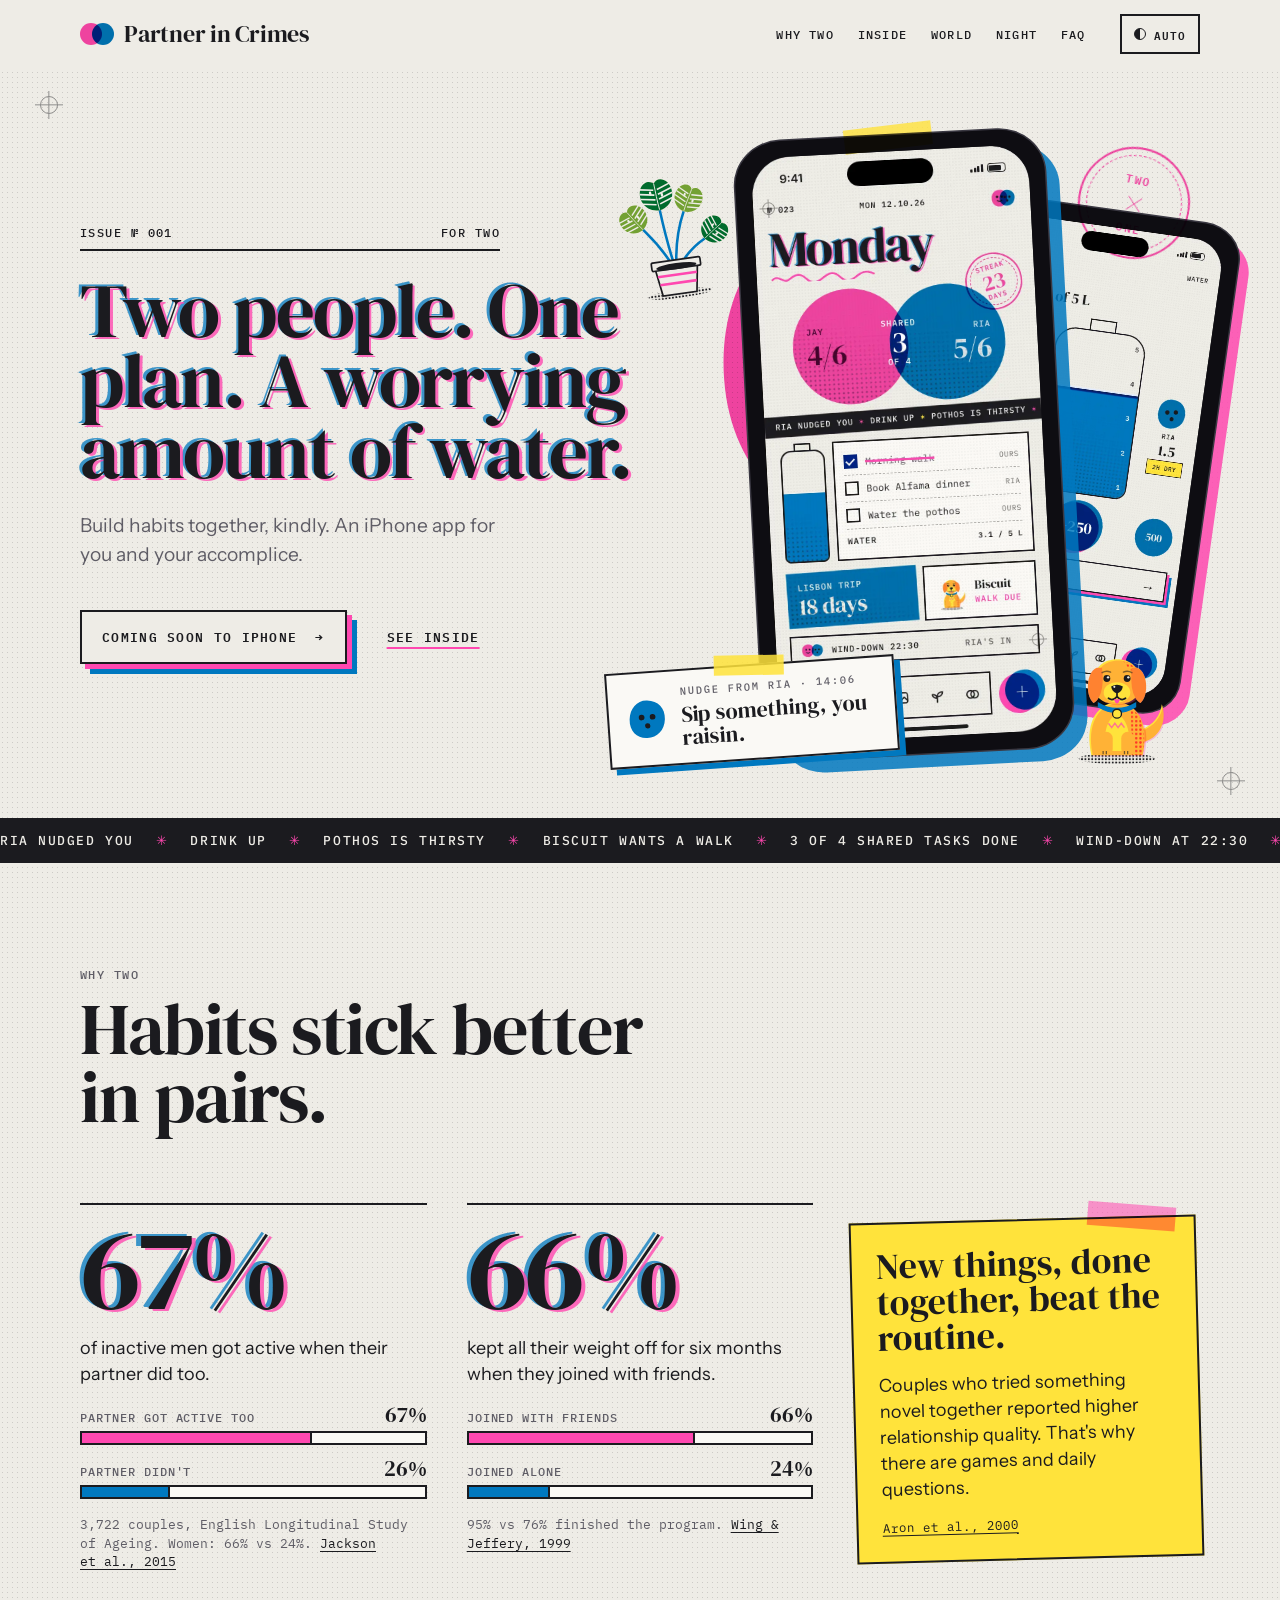
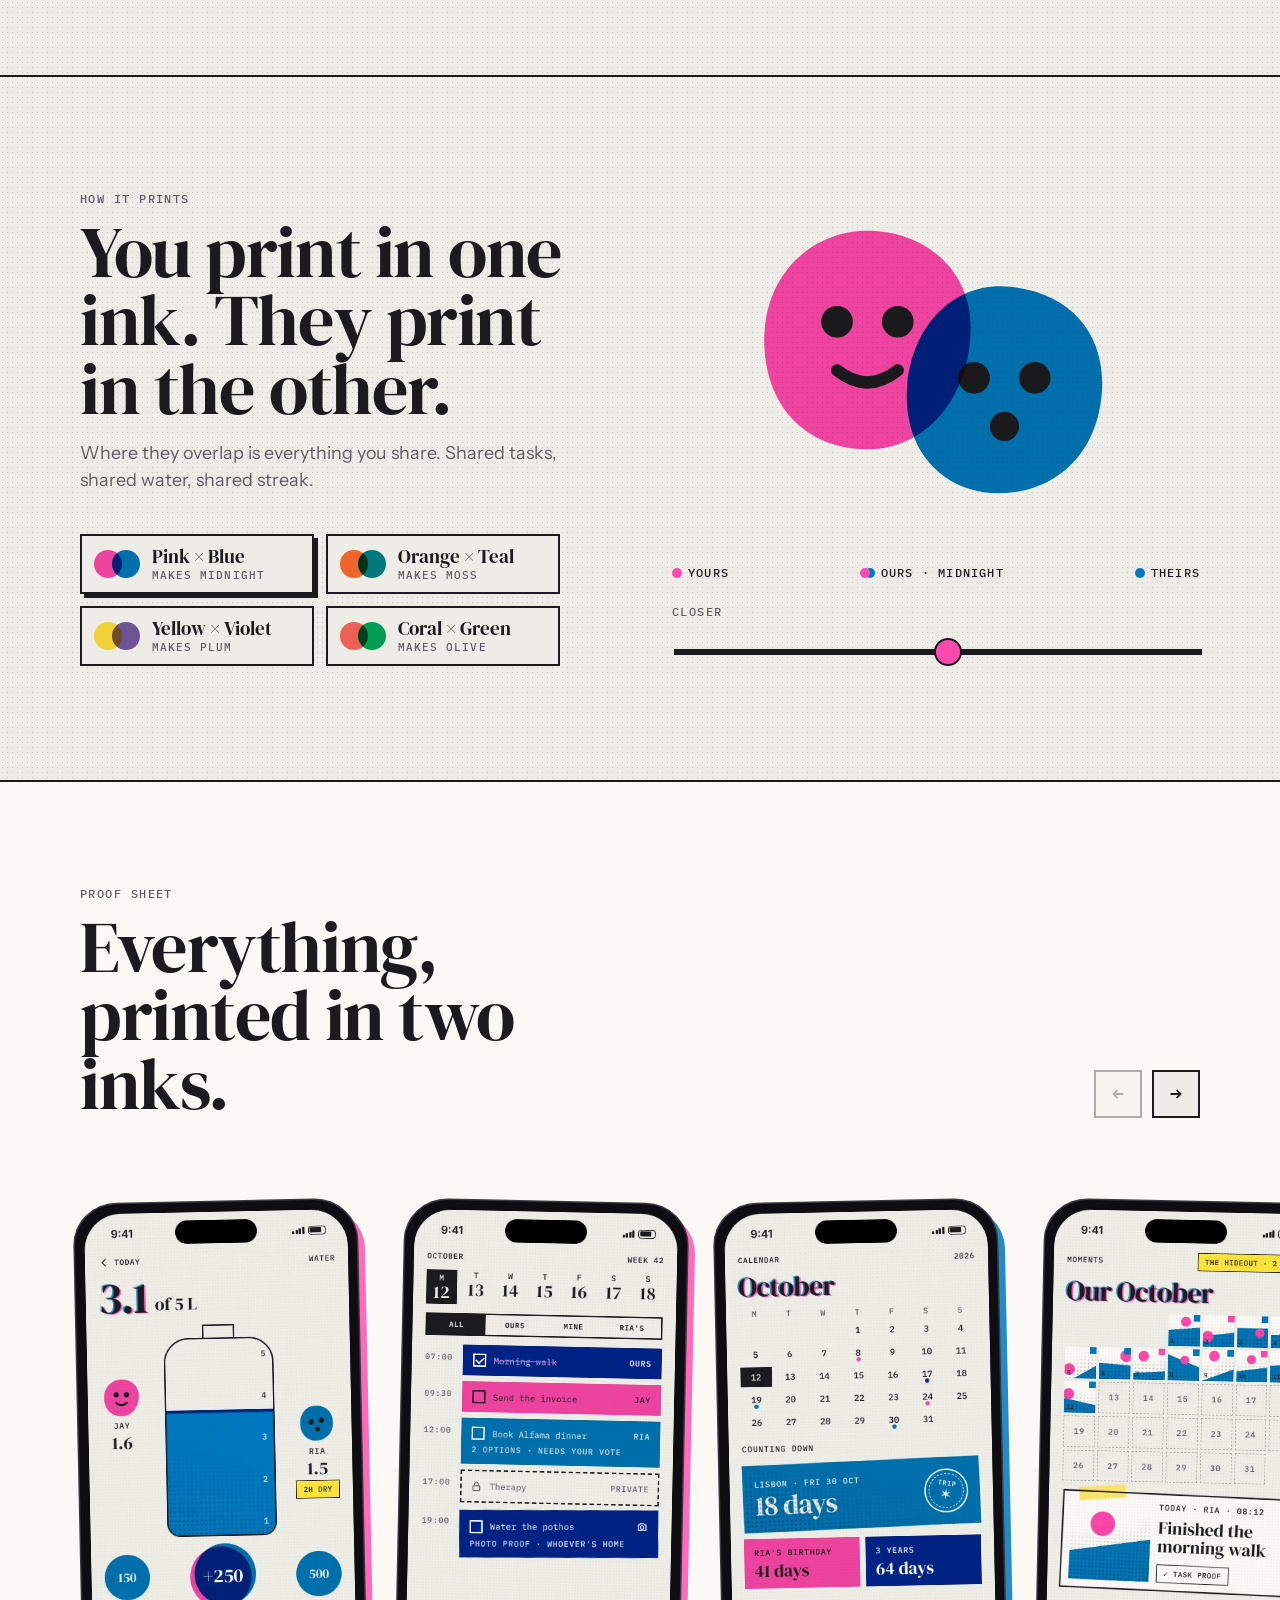
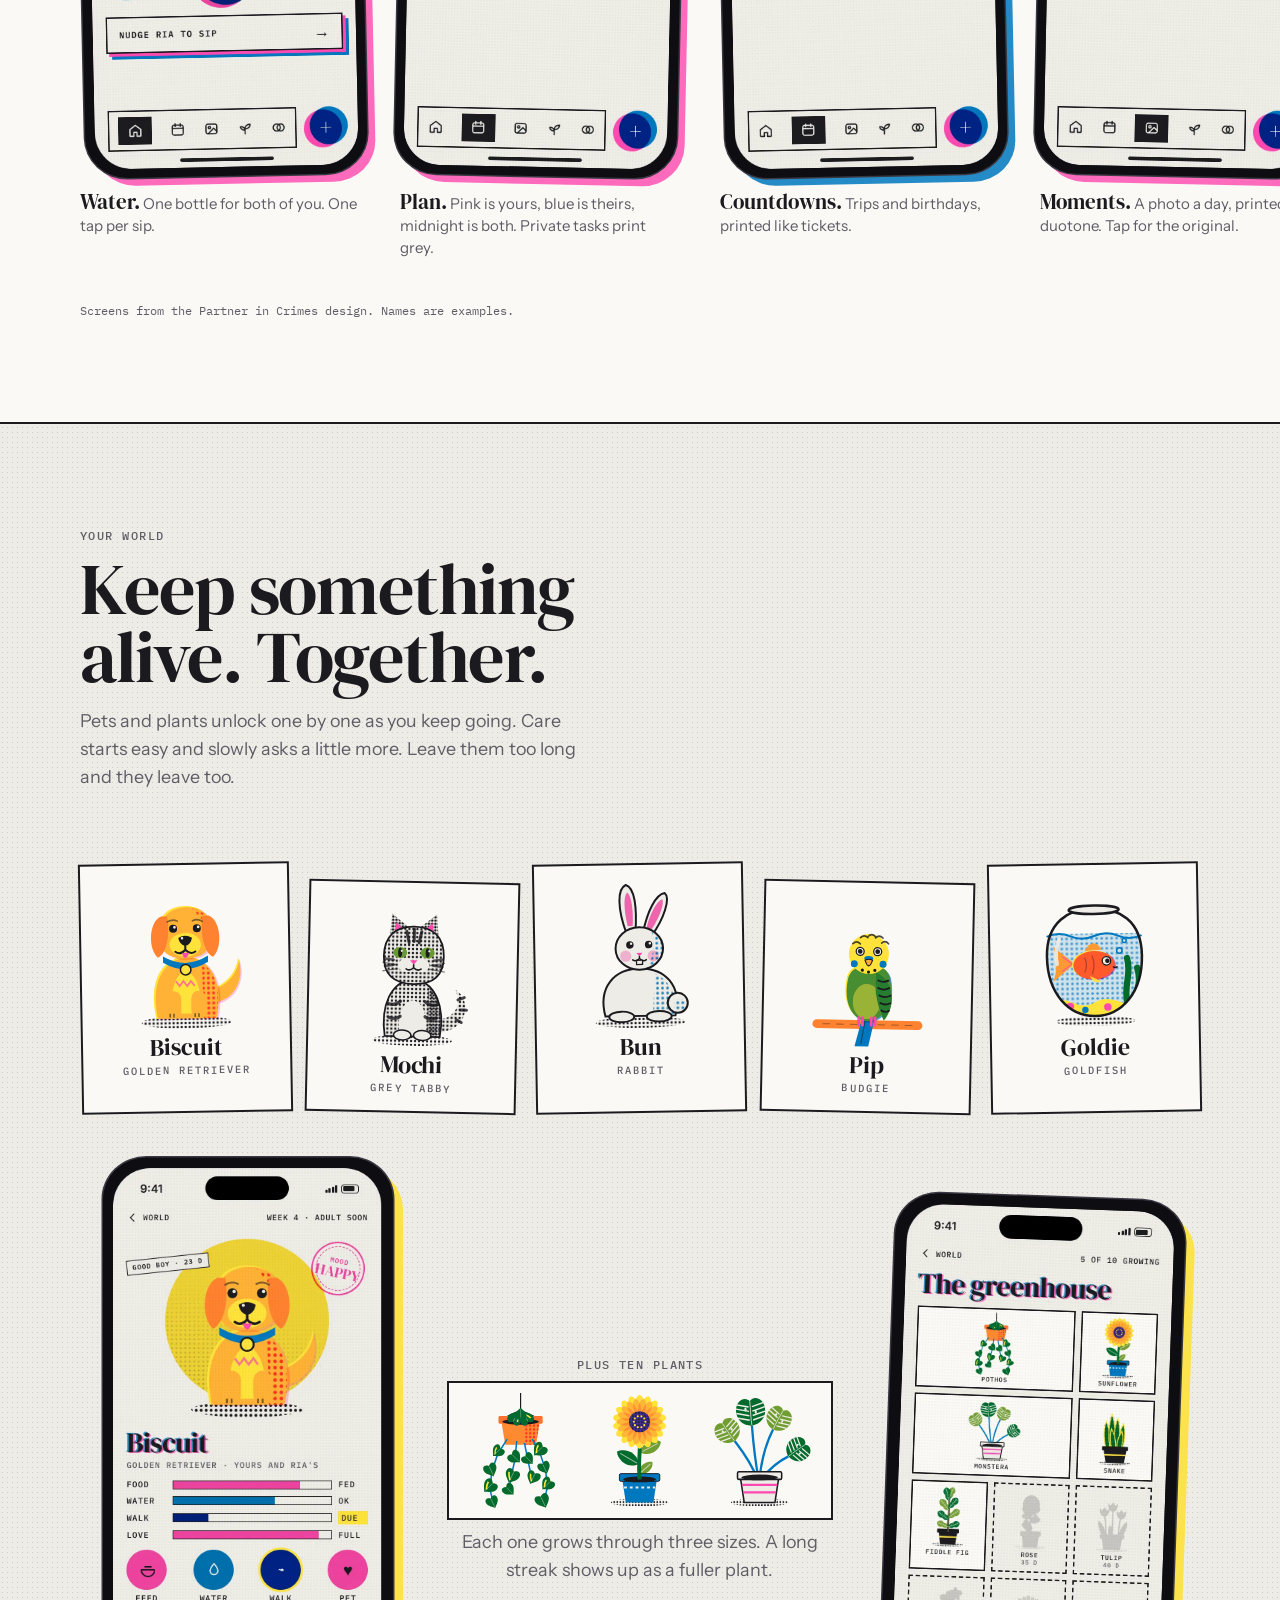
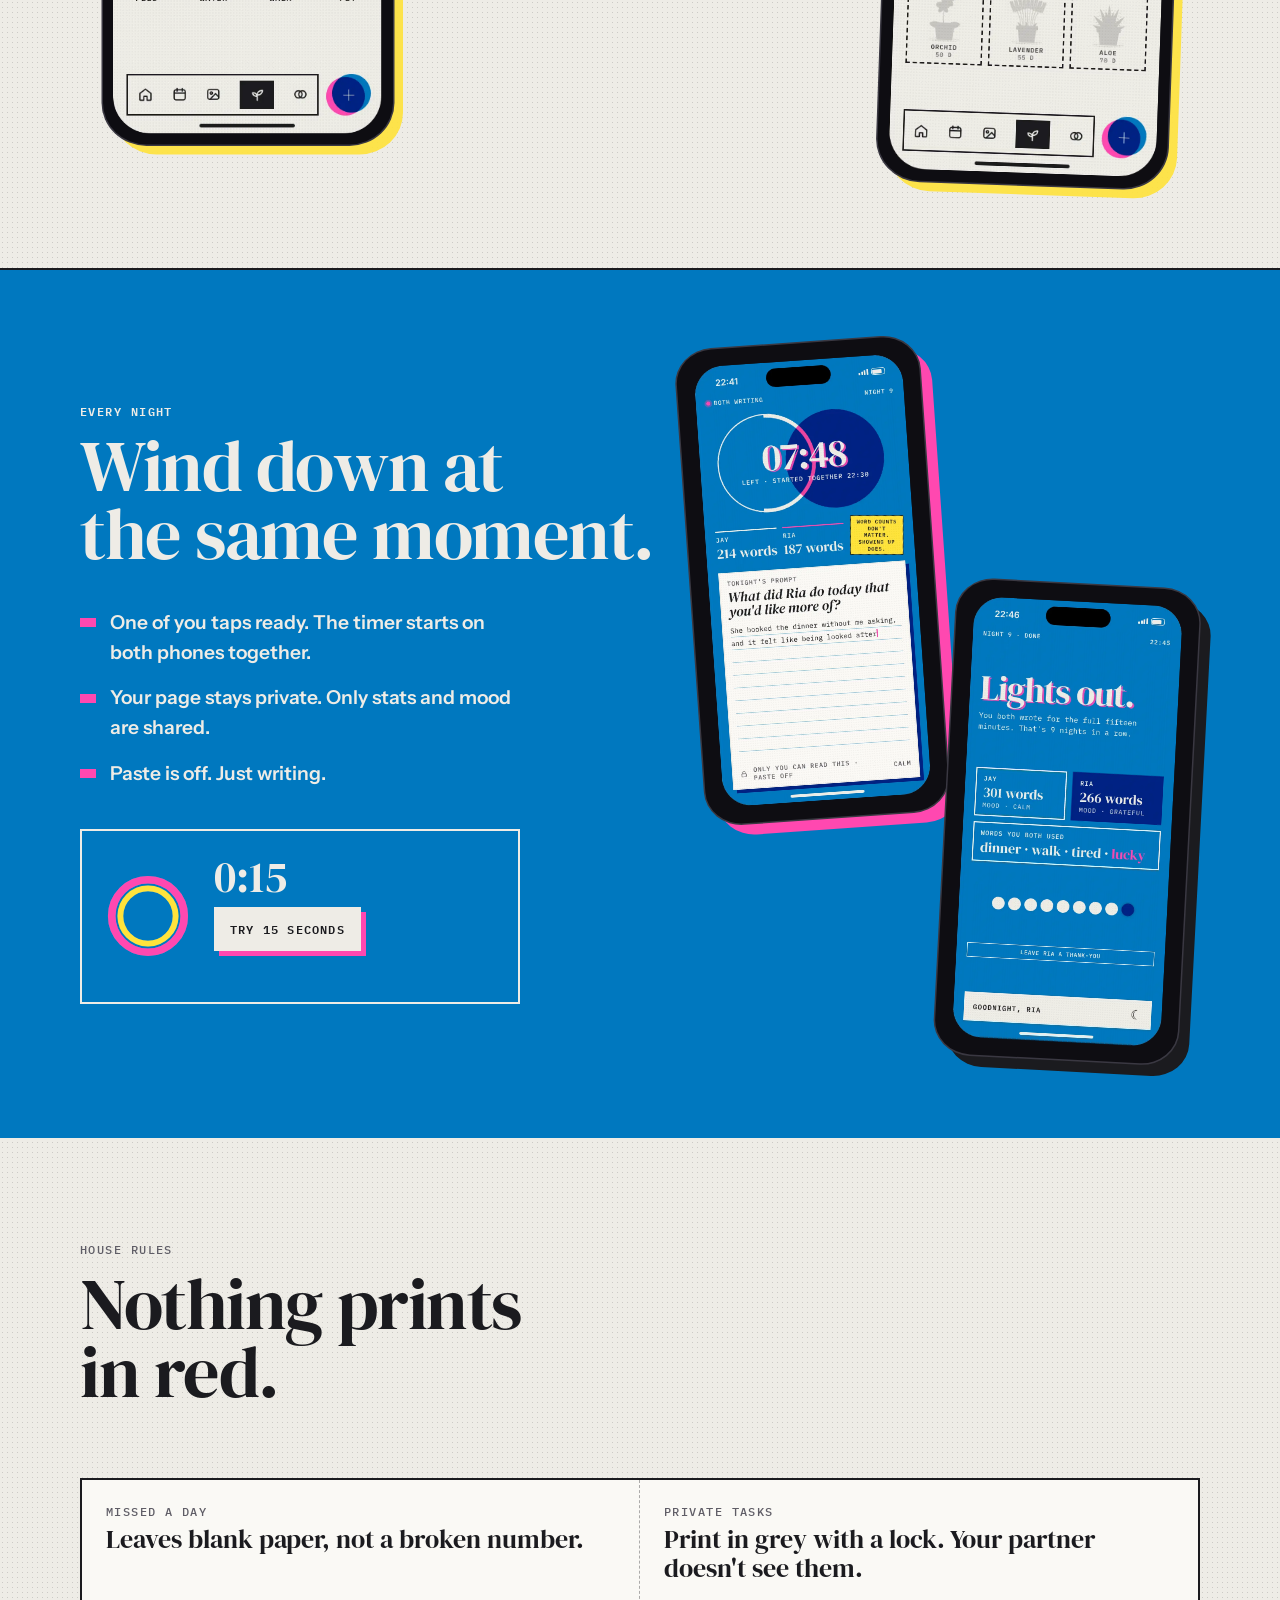
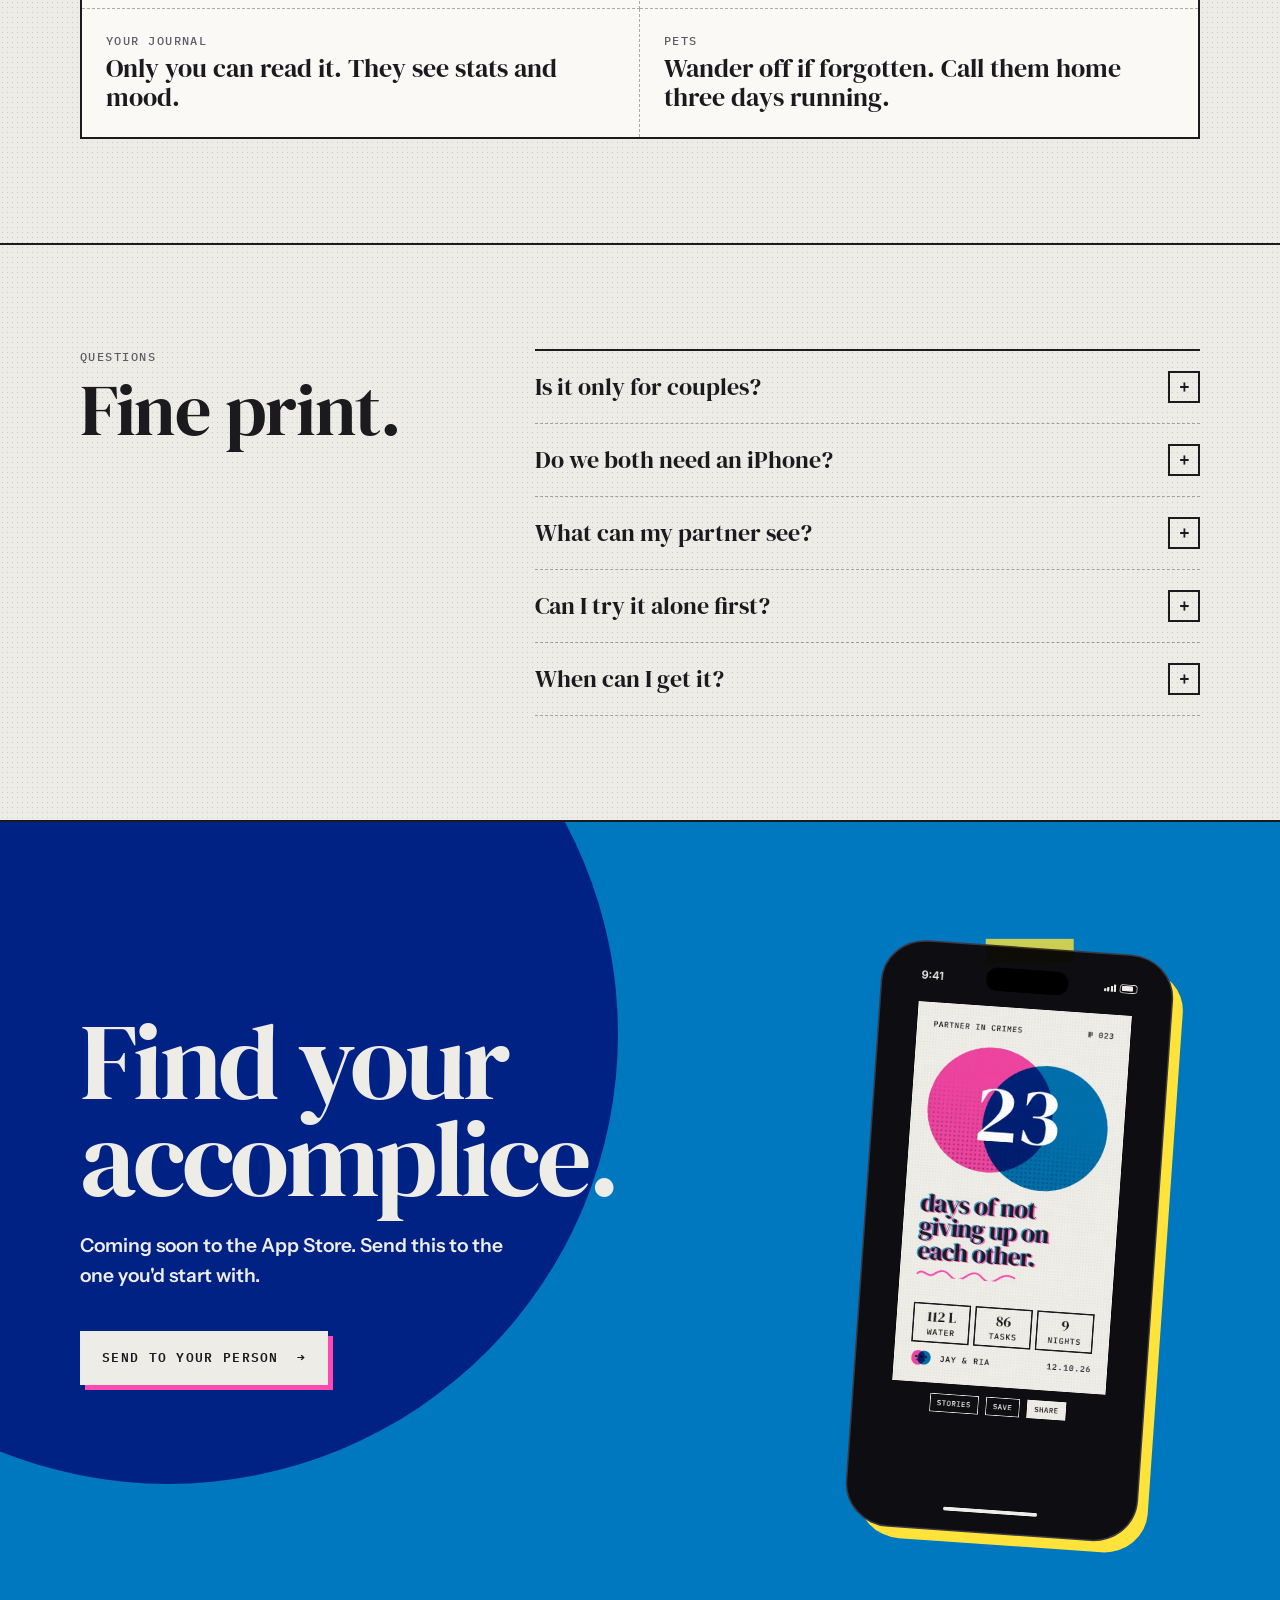
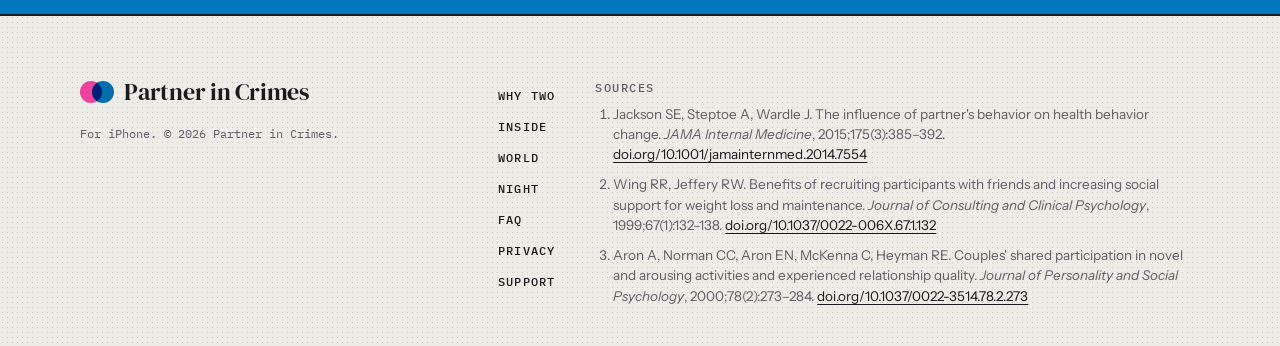
==== index.html @ 15391230 "New hero, fuller home screen, scroll effects Hero pairs the home and water screens with a nudge note" ====
<!doctype html>
<html lang="en" class="no-js">
<head>
<meta charset="utf-8">
<meta name="viewport" content="width=device-width, initial-scale=1, viewport-fit=cover">
<title>Partner in Crimes · Habits for two</title>
<meta name="description" content="An iPhone app for two people building habits together. Shared water, plans, photos, pets to keep alive and a wind-down you start at the same moment.">
<link rel="canonical" href="https://jayesh212.github.io/partner-in-crime-site/">
<meta name="theme-color" content="#EEECE6" media="(prefers-color-scheme: light)">
<meta name="theme-color" content="#17161C" media="(prefers-color-scheme: dark)">
<meta property="og:type" content="website">
<meta property="og:title" content="Partner in Crimes · Habits for two">
<meta property="og:description" content="Two people. One plan. A worrying amount of water. Build habits together, kindly.">
<meta property="og:url" content="https://jayesh212.github.io/partner-in-crime-site/">
<meta property="og:image" content="https://jayesh212.github.io/partner-in-crime-site/img/og.jpg">
<meta property="og:image:width" content="1200">
<meta property="og:image:height" content="630">
<meta property="og:image:alt" content="Partner in Crimes: two overlapping ink blobs, pink and blue, beside the app's home screen">
<meta name="twitter:card" content="summary_large_image">
<link rel="icon" href="img/mark.svg" type="image/svg+xml">
<link rel="apple-touch-icon" href="img/touch-icon.png">
<link rel="preconnect" href="https://fonts.googleapis.com">
<link rel="preconnect" href="https://fonts.gstatic.com" crossorigin>
<link rel="stylesheet" href="https://fonts.googleapis.com/css2?family=DM+Serif+Display:ital@0;1&family=IBM+Plex+Mono:wght@400;500;600&family=Instrument+Sans:wght@400;600&display=swap">
<link rel="stylesheet" href="styles.css">
<script>try{var t=localStorage.getItem('pic-theme');if(t==='light'||t==='dark')document.documentElement.dataset.theme=t}catch(e){}</script>
<script type="application/ld+json">
{"@context":"https://schema.org","@type":"SoftwareApplication","name":"Partner in Crimes","operatingSystem":"iOS 17 or later","applicationCategory":"LifestyleApplication","description":"An iPhone app for two people building habits together."}
</script>
</head>
<body>
<div class="progress" aria-hidden="true"><i></i></div>
<svg width="0" height="0" style="position:absolute" aria-hidden="true"><symbol id="blob1" viewBox="0 0 40 40"><path fill="currentColor" d="M20 2c9 0 17 6 17 16 0 11-7 20-17 20S3 31 3 20C3 9 11 2 20 2z"/><circle cx="15" cy="17" r="2.6" fill="#1B1B1F"/><circle cx="25" cy="17" r="2.6" fill="#1B1B1F"/><path d="M15 25q5 4 10 0" stroke="#1B1B1F" stroke-width="2" fill="none" stroke-linecap="round"/></symbol><symbol id="blob2" viewBox="0 0 40 40"><path fill="currentColor" d="M21 3c10 1 16 8 15 18-1 10-8 16-17 16S3 30 4 19C5 9 12 2 21 3z"/><circle cx="15" cy="18" r="2.6" fill="#1B1B1F"/><circle cx="25" cy="18" r="2.6" fill="#1B1B1F"/><circle cx="20" cy="26" r="2.4" fill="#1B1B1F"/></symbol><symbol id="star" viewBox="0 0 24 24"><path fill="currentColor" d="M12 1l2.4 7.6L22 11l-7.6 2.4L12 21l-2.4-7.6L2 11l7.6-2.4z"/></symbol><symbol id="squig" viewBox="0 0 140 12"><path d="M2 8c8-8 14 6 22 0s14-8 22 0 14 6 22 0 14-8 22 0 14 6 22 0 14-6 22-2" fill="none" stroke="currentColor" stroke-width="2.4" stroke-linecap="round"/></symbol></svg>
<svg width="0" height="0" style="position:absolute" aria-hidden="true">
  <defs>
    <pattern id="htp" width="4" height="4" patternUnits="userSpaceOnUse"><circle cx="2" cy="2" r="1.15" fill="#FF48B0"/></pattern>
    <pattern id="htb" width="4" height="4" patternUnits="userSpaceOnUse"><circle cx="2" cy="2" r="1" fill="#0078BF"/></pattern>
    <pattern id="htk" width="3.2" height="3.2" patternUnits="userSpaceOnUse"><circle cx="1.6" cy="1.6" r=".95" fill="#1B1B1F"/></pattern>
    <pattern id="htk2" width="2.6" height="2.6" patternUnits="userSpaceOnUse"><circle cx="1.3" cy="1.3" r="1.05" fill="#1B1B1F"/></pattern>
    <clipPath id="cpbowl"><path d="M22 60C22 32 40 22 60 22s38 10 38 38c0 30-17 48-38 48S22 90 22 60z"/></clipPath>
  </defs>

  <!-- Biscuit · golden retriever: yellow ink + pink at 45% = golden coat -->
  <symbol id="pet-dog" viewBox="0 0 120 120">
    <ellipse cx="60" cy="113" rx="36" ry="5" fill="url(#htk)"/>
    <path d="M82 98C98 96 108 80 102 62c-1 10-8 20-20 24z" fill="#FFE33B"/><path class="m" d="M83 99C99 97 109 81 103 63c-1 10-8 20-20 24z" fill="#FF48B0" opacity=".3"/>
    <path d="M36 110C30 84 38 62 60 60c22 2 30 24 24 50z" fill="#FFE33B"/>
    <path class="m" d="M37.5 111C31.5 85 39.5 63 61.5 61c22 2 30 24 24 50z" fill="#FF48B0" opacity=".3"/>
    <path class="m" d="M73 66c11 6 15 24 11 44H74z" fill="url(#htp)"/>
    <path d="M50 106c-4-18 2-32 10-34 8 2 14 16 10 34z" fill="#FFE33B"/>
    <path d="M52 80l3 4 3-4 3 4 3-4 3 4" fill="none" stroke="#FF48B0" stroke-width="1.4" opacity=".7"/>
    <rect x="44" y="88" width="12" height="22" rx="6" fill="#FFE33B"/><rect class="m" x="44" y="88" width="12" height="22" rx="6" fill="#FF48B0" opacity=".3"/>
    <rect x="64" y="88" width="12" height="22" rx="6" fill="#FFE33B"/><rect class="m" x="64" y="88" width="12" height="22" rx="6" fill="#FF48B0" opacity=".3"/>
    <path d="M47 109v-3M50 109v-3M67 109v-3M70 109v-3" stroke="#1B1B1F" stroke-width="1.2" opacity=".6"/>
    <path d="M42 60q18 11 36 0v5q-18 11-36 0z" fill="#0078BF"/>
    <circle cx="60" cy="71" r="4.2" fill="#FFE33B" stroke="#1B1B1F" stroke-width="1.2"/>
    <path d="M38 42c0-14 9-22 22-22s22 8 22 22-9 20-22 20-22-6-22-20z" fill="#FFE33B"/>
    <path class="m" d="M39.5 43c0-14 9-22 22-22s22 8 22 22-9 20-22 20-22-6-22-20z" fill="#FF48B0" opacity=".3"/>
    <path class="m" d="M66 22c10 2 16 10 16 20 0 6-2 10-5 13 1-12-3-25-11-33z" fill="url(#htp)"/>
    <path d="M41 28C31 32 30 54 38 61c8-4 10-20 8-33z" fill="#FFE33B"/><path class="m" d="M41 28C31 32 30 54 38 61c8-4 10-20 8-33z" fill="#FF48B0" opacity=".6"/>
    <path d="M79 28c10 4 11 26 3 33-8-4-10-20-8-33z" fill="#FFE33B"/><path class="m" d="M79 28c10 4 11 26 3 33-8-4-10-20-8-33z" fill="#FF48B0" opacity=".6"/>
    <ellipse cx="60" cy="51" rx="12.5" ry="9.5" fill="#FFE33B"/>
    <path d="M54.5 45.5q5.5-3.5 11 0-1 5.5-5.5 6.5-4.5-1-5.5-6.5z" fill="#1B1B1F"/>
    <circle cx="57.5" cy="45.8" r="1" fill="#EEECE6"/>
    <path d="M60 52v3m0 0q-4 4.5-8 1.5m8-1.5q4 4.5 8 1.5" fill="none" stroke="#1B1B1F" stroke-width="1.6" stroke-linecap="round"/>
    <path d="M57 57.5q3 8 6 0z" fill="#FF48B0"/>
    <circle cx="50.5" cy="38" r="3.2" fill="#1B1B1F"/><circle cx="69.5" cy="38" r="3.2" fill="#1B1B1F"/>
    <circle cx="51.6" cy="36.9" r="1.1" fill="#EEECE6"/><circle cx="70.6" cy="36.9" r="1.1" fill="#EEECE6"/>
    <path d="M46 32.5q4-2.5 8-.5M66 32q4-2 8 .5" fill="none" stroke="#1B1B1F" stroke-width="1.3" opacity=".55" stroke-linecap="round"/>
  </symbol>

  <!-- Mochi · grey tabby: black halftone = grey fur, yellow + blue = green eyes -->
  <symbol id="pet-cat" viewBox="0 0 120 120">
    <ellipse cx="60" cy="113" rx="32" ry="4.5" fill="url(#htk)"/>
    <path d="M80 106c24 0 28-26 14-34 6 14-2 24-16 24z" fill="#EEECE6"/><path d="M80 106c24 0 28-26 14-34 6 14-2 24-16 24z" fill="url(#htk)"/>
    <path d="M96 80l5-2M98 88l5 0M95 96l4 2" stroke="#1B1B1F" stroke-width="2.4" stroke-linecap="round" opacity=".8"/>
    <path d="M38 110C34 86 42 66 60 64c18 2 26 22 22 46z" fill="#EEECE6"/>
    <path d="M38 110C34 86 42 66 60 64c18 2 26 22 22 46z" fill="url(#htk)" stroke="#1B1B1F" stroke-width="1.4"/>
    <path d="M72 68c8 6 12 22 10 42H72z" fill="url(#htk2)"/>
    <path d="M50 108c-3-14 2-26 10-27 8 1 13 13 10 27z" fill="#EEECE6"/>
    <path d="M40 84q6 2 10-2M41 95q6 2 9-1M80 84q-6 2-10-2M79 95q-6 2-9-1" fill="none" stroke="#1B1B1F" stroke-width="2.6" stroke-linecap="round" opacity=".8"/>
    <ellipse cx="52" cy="109" rx="7" ry="4" fill="#EEECE6" stroke="#1B1B1F" stroke-width="1.2"/><ellipse cx="68" cy="109" rx="7" ry="4" fill="#EEECE6" stroke="#1B1B1F" stroke-width="1.2"/>
    <path d="M40 38L42 12l15 12zM80 38l-2-26-15 12z" fill="#EEECE6"/><path d="M40 38L42 12l15 12zM80 38l-2-26-15 12z" fill="url(#htk2)"/>
    <path d="M44 31l1.5-12 7 6.5zM76 31l-1.5-12-7 6.5z" fill="#FF48B0"/>
    <path d="M36 46c0-16 9-24 24-24s24 8 24 24-10 22-24 22-24-6-24-22z" fill="#EEECE6"/>
    <path d="M36 46c0-16 9-24 24-24s24 8 24 24-10 22-24 22-24-6-24-22z" fill="url(#htk)" stroke="#1B1B1F" stroke-width="1.4"/>
    <path d="M54 26l2 9M60 24v10M66 26l-2 9" stroke="#1B1B1F" stroke-width="2.4" stroke-linecap="round" opacity=".85"/>
    <path d="M37 48l7 1M37 54l7-1M83 48l-7 1M83 54l-7-1" stroke="#1B1B1F" stroke-width="2" stroke-linecap="round" opacity=".7"/>
    <ellipse cx="54.5" cy="53" rx="7" ry="5.5" fill="#EEECE6"/><ellipse cx="65.5" cy="53" rx="7" ry="5.5" fill="#EEECE6"/>
    <ellipse cx="49" cy="43" rx="5.6" ry="4.4" fill="#FFE33B"/><ellipse class="m" cx="49" cy="43" rx="5.6" ry="4.4" fill="#0078BF" opacity=".6"/>
    <ellipse cx="71" cy="43" rx="5.6" ry="4.4" fill="#FFE33B"/><ellipse class="m" cx="71" cy="43" rx="5.6" ry="4.4" fill="#0078BF" opacity=".6"/>
    <ellipse cx="49" cy="43" rx="1.6" ry="3.8" fill="#1B1B1F"/><ellipse cx="71" cy="43" rx="1.6" ry="3.8" fill="#1B1B1F"/>
    <circle cx="50.3" cy="41.6" r=".9" fill="#EEECE6"/><circle cx="72.3" cy="41.6" r=".9" fill="#EEECE6"/>
    <path d="M57 49h6l-3 3.6z" fill="#FF48B0"/>
    <path d="M60 52.6v2.4m0 0q-3 3-6 1m6-1q3 3 6 1" fill="none" stroke="#1B1B1F" stroke-width="1.3" stroke-linecap="round"/>
    <path d="M47 53l-12-2M47 56l-12 2M73 53l12-2M73 56l12 2" stroke="#1B1B1F" stroke-width=".9" opacity=".55"/>
  </symbol>

  <!-- Bun · white rabbit: paper fur, blue halftone shadow, pink ears -->
  <symbol id="pet-rabbit" viewBox="0 0 120 120">
    <ellipse cx="60" cy="113" rx="36" ry="4.5" fill="url(#htk)"/>
    <path d="M32 108c-6-24 8-38 28-38s34 14 28 38z" fill="#EEECE6" stroke="#1B1B1F" stroke-width="1.6"/>
    <path class="m" d="M72 74c12 6 18 18 16 34H70z" fill="url(#htb)"/>
    <circle cx="90" cy="98" r="8" fill="#EEECE6" stroke="#1B1B1F" stroke-width="1.6"/><circle class="m" cx="92" cy="100" r="5" fill="url(#htb)"/>
    <path d="M50 42C43 22 43 6 50 3c7 2 9 18 7 39z" fill="#EEECE6" stroke="#1B1B1F" stroke-width="1.6"/>
    <path class="m" d="M51 36c-3-14-3-24 0-27 3 2 5 13 4 27z" fill="#FF48B0" opacity=".8"/>
    <path d="M63 42c4-18 11-31 18-32 5 4-1 21-11 34z" fill="#EEECE6" stroke="#1B1B1F" stroke-width="1.6"/>
    <path class="m" d="M66 38c3-12 9-22 13-23 2 4-3 15-9 24z" fill="#FF48B0" opacity=".8"/>
    <ellipse cx="60" cy="54" rx="19" ry="17" fill="#EEECE6" stroke="#1B1B1F" stroke-width="1.6"/>
    <path class="m" d="M70 40c6 4 9 10 9 15 0 8-6 14-14 16 6-8 8-20 5-31z" fill="url(#htb)"/>
    <circle class="m" cx="49" cy="60" r="4.5" fill="#FF48B0" opacity=".35"/><circle class="m" cx="71" cy="60" r="4.5" fill="#FF48B0" opacity=".35"/>
    <circle cx="52.5" cy="51" r="3" fill="#1B1B1F"/><circle cx="67.5" cy="51" r="3" fill="#1B1B1F"/>
    <circle cx="53.5" cy="50" r="1" fill="#EEECE6"/><circle cx="68.5" cy="50" r="1" fill="#EEECE6"/>
    <path d="M57.6 57.5h4.8L60 60.4z" fill="#FF48B0"/>
    <path d="M60 60.4v1.6m0 0q-3 3-5.5 1m5.5-1q3 3 5.5 1" fill="none" stroke="#1B1B1F" stroke-width="1.2" stroke-linecap="round"/>
    <rect x="57.6" y="63.4" width="4.8" height="3.4" fill="#EEECE6" stroke="#1B1B1F" stroke-width="1"/>
    <ellipse cx="45" cy="108.5" rx="10" ry="4.2" fill="#EEECE6" stroke="#1B1B1F" stroke-width="1.5"/><ellipse cx="75" cy="108.5" rx="10" ry="4.2" fill="#EEECE6" stroke="#1B1B1F" stroke-width="1.5"/>
  </symbol>

  <!-- Pip · budgie: yellow + blue = green body, yellow face, black scallops -->
  <symbol id="pet-bird" viewBox="0 0 120 120">
    <rect x="16" y="97" width="88" height="7" rx="3.5" fill="#FFE33B"/><rect class="m" x="16" y="97" width="88" height="7" rx="3.5" fill="#FF48B0" opacity=".6"/>
    <path d="M24 100.5h72" stroke="#1B1B1F" stroke-width=".8" opacity=".4" stroke-dasharray="6 5"/>
    <path d="M56 94l-6 24h11l5-24z" fill="#0078BF"/><path d="M58 98l-3 18" stroke="#1B1B1F" stroke-width="1" opacity=".5"/>
    <path d="M43 62c-4 18 2 34 17 36 15-2 21-18 17-36-4-14-30-14-34 0z" fill="#FFE33B"/>
    <path class="m" d="M44 63c-4 18 2 34 17 36 15-2 21-18 17-36-4-14-30-14-34 0z" fill="#0078BF" opacity=".72"/>
    <ellipse cx="59" cy="82" rx="11" ry="14" fill="#FFE33B"/><ellipse class="m" cx="59" cy="82" rx="11" ry="14" fill="#0078BF" opacity=".4"/>
    <path d="M66 58c15 6 17 27 7 39-5-10-9-25-7-39z" fill="#FFE33B"/><path class="m" d="M66 58c15 6 17 27 7 39-5-10-9-25-7-39z" fill="#0078BF" opacity=".85"/>
    <path d="M68 65q4 2 8 0M68 71q4 2.4 9 0M69 77q4 2.4 9 0M70 83q3.5 2.2 8 0M71 89q3 2 6 0" fill="none" stroke="#1B1B1F" stroke-width="1.5" stroke-linecap="round"/>
    <circle cx="60" cy="44" r="16" fill="#FFE33B"/>
    <path d="M47 36q3-3 6 0M53 31q3-3 6 0M59 30q3-3 6 0M65 31q3-3 6 0M70 35q3-2.5 5.5.5" fill="none" stroke="#1B1B1F" stroke-width="1.3" stroke-linecap="round" opacity=".8"/>
    <ellipse cx="60" cy="47.4" rx="3.6" ry="1.9" fill="#0078BF"/>
    <path d="M57 49q3 9 6 0q-3-1.6-6 0z" fill="#FFE33B" stroke="#1B1B1F" stroke-width=".9"/><path class="m" d="M57 49q3 9 6 0q-3-1.6-6 0z" fill="#FF48B0" opacity=".35"/>
    <circle cx="53" cy="42" r="3.2" fill="#EEECE6" stroke="#1B1B1F" stroke-width="1"/><circle cx="53" cy="42" r="1.9" fill="#1B1B1F"/>
    <circle cx="67" cy="42" r="3.2" fill="#EEECE6" stroke="#1B1B1F" stroke-width="1"/><circle cx="67" cy="42" r="1.9" fill="#1B1B1F"/>
    <circle cx="48.5" cy="52" r="2.8" fill="#0078BF"/><circle cx="71.5" cy="52" r="2.8" fill="#0078BF"/>
    <circle cx="55" cy="57" r="1.3" fill="#1B1B1F"/><circle cx="60" cy="58.4" r="1.3" fill="#1B1B1F"/><circle cx="65" cy="57" r="1.3" fill="#1B1B1F"/>
    <path d="M53 95v6M56 95v6M63 95v6M66 95v6" stroke="#FF48B0" stroke-width="2.2" stroke-linecap="round"/>
  </symbol>

  <!-- Goldie · goldfish: yellow + pink = orange, in a blue halftone bowl -->
  <symbol id="pet-fish" viewBox="0 0 120 120">
    <ellipse cx="60" cy="112" rx="32" ry="4" fill="url(#htk)"/>
    <g clip-path="url(#cpbowl)">
      <rect x="20" y="42" width="80" height="70" fill="#0078BF" opacity=".18"/>
      <rect class="m" x="20" y="42" width="80" height="70" fill="url(#htb)" opacity=".7"/>
      <path d="M22 98q10-6 20-1t18 0 20 0 20 0v12H22z" fill="#FFE33B"/>
      <circle cx="40" cy="100" r="3" fill="#FF48B0"/><circle cx="52" cy="103" r="2.6" fill="#0078BF"/><circle cx="70" cy="101" r="3" fill="#FF48B0"/><circle cx="82" cy="104" r="2.4" fill="#1B1B1F"/>
      <path d="M86 100c-4-16 4-24 0-38M90 100c2-12 8-16 4-30" fill="none" stroke="#0078BF" stroke-width="5" stroke-linecap="round"/>
      <path class="m" d="M86 100c-4-16 4-24 0-38M90 100c2-12 8-16 4-30" fill="none" stroke="#FFE33B" stroke-width="5" stroke-linecap="round"/>
    </g>
    <path d="M22 44q9.5-4 19 0t19 0 19 0 19 0" fill="none" stroke="#0078BF" stroke-width="1.6"/>
    <path d="M44 66L27 52q5 14 0 28z" fill="#FFE33B"/><path class="m" d="M44 66L27 52q5 14 0 28z" fill="#FF48B0" opacity=".45"/>
    <path d="M34 60l8 6-8 6" fill="none" stroke="#FF48B0" stroke-width="1" opacity=".7"/>
    <path d="M52 56q7-12 14-1z" fill="#FFE33B"/><path class="m" d="M52 56q7-12 14-1z" fill="#FF48B0" opacity=".45"/>
    <ellipse cx="59" cy="67" rx="17" ry="11.5" fill="#FFE33B"/><ellipse class="m" cx="60" cy="67.6" rx="17" ry="11.5" fill="#FF48B0" opacity=".85"/>
    <path d="M52 61q3 6 0 12M58 59.5q3 7.5 0 15" fill="none" stroke="#1B1B1F" stroke-width="1" opacity=".35"/>
    <path d="M56 76q4 8 9 4" fill="#FFE33B" opacity=".9"/>
    <circle cx="69.5" cy="64" r="3.4" fill="#EEECE6" stroke="#1B1B1F" stroke-width="1"/><circle cx="70.3" cy="64" r="1.8" fill="#1B1B1F"/>
    <path d="M75 69q1.6 1 3 0" stroke="#1B1B1F" stroke-width="1.2" fill="none" stroke-linecap="round"/>
    <circle cx="80" cy="56" r="2.2" fill="none" stroke="#0078BF" stroke-width="1.2"/><circle cx="84" cy="48" r="1.6" fill="none" stroke="#0078BF" stroke-width="1.2"/>
    <path d="M22 60C22 32 40 22 60 22s38 10 38 38c0 30-17 48-38 48S22 90 22 60z" fill="none" stroke="#1B1B1F" stroke-width="2"/>
    <ellipse cx="60" cy="23" rx="20" ry="3.4" fill="#EEECE6" stroke="#1B1B1F" stroke-width="2"/>
    <path d="M32 46q-4 10-2 20" fill="none" stroke="#EEECE6" stroke-width="3" stroke-linecap="round" opacity=".9"/>
  </symbol>
</svg>
<svg width="0" height="0" style="position:absolute" aria-hidden="true"><symbol id="pl-pothos" viewBox="0 0 120 120"><path d="M60 0v18M60 18l-22 10M60 18l22 10" stroke="#1B1B1F" stroke-width="1.2"/><path d="M40 30h40l-4.0 24h-32.0z" fill="#FFE33B"/><path class="m" d="M40 30h40l-4.0 24h-32.0z" fill="#FF48B0" opacity=".55"/><path class="m" d="M64.0 30h16.0l-4.0 24h-12.0z" fill="url(#htp)"/><rect x="37" y="24" width="46" height="8" rx="1.5" fill="#FFE33B"/><rect x="37" y="24" width="46" height="8" rx="1.5" class="m" fill="#FF48B0" opacity=".7"/><ellipse cx="60.0" cy="30" rx="19.0" ry="3" fill="#1B1B1F"/><path d="M46 48 36 64 30 82 28 100 32 116" fill="none" stroke="#0078BF" stroke-width="1.6"/><path d="M56 50 54 70 50 88 48 104" fill="none" stroke="#0078BF" stroke-width="1.6"/><path d="M72 48 80 62 86 80 88 98 84 114" fill="none" stroke="#0078BF" stroke-width="1.6"/><path d="M64 52 68 72 72 90" fill="none" stroke="#0078BF" stroke-width="1.6"/><path d="M0 0C-6-6-12-2-10 6C-8 12 0 16 0 18C0 16 8 12 10 6C12-2 6-6 0 0z" fill="#0078BF" opacity="1" transform="translate(39.0 58.0) rotate(45.0) scale(0.62)"/><path class="m" d="M0 0C-6-6-12-2-10 6C-8 12 0 16 0 18C0 16 8 12 10 6C12-2 6-6 0 0z" fill="#FFE33B" transform="translate(39.0 58.0) rotate(45.0) scale(0.62)"/><path d="M-6 3C-5 8-2 11 0 13" stroke="#FFE33B" stroke-width="2.4" fill="none" transform="translate(39.0 58.0) rotate(45.0) scale(0.62)"/><path d="M0 1V15" stroke="#EEECE6" stroke-width=".9" opacity=".6" transform="translate(39.0 58.0) rotate(45.0) scale(0.62)"/><path d="M0 0C-6-6-12-2-10 6C-8 12 0 16 0 18C0 16 8 12 10 6C12-2 6-6 0 0z" fill="#0078BF" opacity="1" transform="translate(27.0 76.0) rotate(-25.0) scale(0.67)"/><path class="m" d="M0 0C-6-6-12-2-10 6C-8 12 0 16 0 18C0 16 8 12 10 6C12-2 6-6 0 0z" fill="#FFE33B" transform="translate(27.0 76.0) rotate(-25.0) scale(0.67)"/><path d="M0 1V15" stroke="#EEECE6" stroke-width=".9" opacity=".6" transform="translate(27.0 76.0) rotate(-25.0) scale(0.67)"/><path d="M0 0C-6-6-12-2-10 6C-8 12 0 16 0 18C0 16 8 12 10 6C12-2 6-6 0 0z" fill="#0078BF" opacity="1" transform="translate(31.0 94.0) rotate(45.0) scale(0.72)"/><path class="m" d="M0 0C-6-6-12-2-10 6C-8 12 0 16 0 18C0 16 8 12 10 6C12-2 6-6 0 0z" fill="#FFE33B" transform="translate(31.0 94.0) rotate(45.0) scale(0.72)"/><path d="M-6 3C-5 8-2 11 0 13" stroke="#FFE33B" stroke-width="2.4" fill="none" transform="translate(31.0 94.0) rotate(45.0) scale(0.72)"/><path d="M0 1V15" stroke="#EEECE6" stroke-width=".9" opacity=".6" transform="translate(31.0 94.0) rotate(45.0) scale(0.72)"/><path d="M0 0C-6-6-12-2-10 6C-8 12 0 16 0 18C0 16 8 12 10 6C12-2 6-6 0 0z" fill="#0078BF" opacity="1" transform="translate(29.0 110.0) rotate(-25.0) scale(0.62)"/><path class="m" d="M0 0C-6-6-12-2-10 6C-8 12 0 16 0 18C0 16 8 12 10 6C12-2 6-6 0 0z" fill="#FFE33B" transform="translate(29.0 110.0) rotate(-25.0) scale(0.62)"/><path d="M0 1V15" stroke="#EEECE6" stroke-width=".9" opacity=".6" transform="translate(29.0 110.0) rotate(-25.0) scale(0.62)"/><path d="M0 0C-6-6-12-2-10 6C-8 12 0 16 0 18C0 16 8 12 10 6C12-2 6-6 0 0z" fill="#0078BF" opacity="1" transform="translate(51.0 64.0) rotate(-45.0) scale(0.67)"/><path class="m" d="M0 0C-6-6-12-2-10 6C-8 12 0 16 0 18C0 16 8 12 10 6C12-2 6-6 0 0z" fill="#FFE33B" transform="translate(51.0 64.0) rotate(-45.0) scale(0.67)"/><path d="M0 1V15" stroke="#EEECE6" stroke-width=".9" opacity=".6" transform="translate(51.0 64.0) rotate(-45.0) scale(0.67)"/><path d="M0 0C-6-6-12-2-10 6C-8 12 0 16 0 18C0 16 8 12 10 6C12-2 6-6 0 0z" fill="#0078BF" opacity="1" transform="translate(53.0 82.0) rotate(25.0) scale(0.72)"/><path class="m" d="M0 0C-6-6-12-2-10 6C-8 12 0 16 0 18C0 16 8 12 10 6C12-2 6-6 0 0z" fill="#FFE33B" transform="translate(53.0 82.0) rotate(25.0) scale(0.72)"/><path d="M-6 3C-5 8-2 11 0 13" stroke="#FFE33B" stroke-width="2.4" fill="none" transform="translate(53.0 82.0) rotate(25.0) scale(0.72)"/><path d="M0 1V15" stroke="#EEECE6" stroke-width=".9" opacity=".6" transform="translate(53.0 82.0) rotate(25.0) scale(0.72)"/><path d="M0 0C-6-6-12-2-10 6C-8 12 0 16 0 18C0 16 8 12 10 6C12-2 6-6 0 0z" fill="#0078BF" opacity="1" transform="translate(45.0 98.0) rotate(-45.0) scale(0.62)"/><path class="m" d="M0 0C-6-6-12-2-10 6C-8 12 0 16 0 18C0 16 8 12 10 6C12-2 6-6 0 0z" fill="#FFE33B" transform="translate(45.0 98.0) rotate(-45.0) scale(0.62)"/><path d="M0 1V15" stroke="#EEECE6" stroke-width=".9" opacity=".6" transform="translate(45.0 98.0) rotate(-45.0) scale(0.62)"/><path d="M0 0C-6-6-12-2-10 6C-8 12 0 16 0 18C0 16 8 12 10 6C12-2 6-6 0 0z" fill="#0078BF" opacity="1" transform="translate(83.0 56.0) rotate(45.0) scale(0.72)"/><path class="m" d="M0 0C-6-6-12-2-10 6C-8 12 0 16 0 18C0 16 8 12 10 6C12-2 6-6 0 0z" fill="#FFE33B" transform="translate(83.0 56.0) rotate(45.0) scale(0.72)"/><path d="M-6 3C-5 8-2 11 0 13" stroke="#FFE33B" stroke-width="2.4" fill="none" transform="translate(83.0 56.0) rotate(45.0) scale(0.72)"/><path d="M0 1V15" stroke="#EEECE6" stroke-width=".9" opacity=".6" transform="translate(83.0 56.0) rotate(45.0) scale(0.72)"/><path d="M0 0C-6-6-12-2-10 6C-8 12 0 16 0 18C0 16 8 12 10 6C12-2 6-6 0 0z" fill="#0078BF" opacity="1" transform="translate(83.0 74.0) rotate(-25.0) scale(0.62)"/><path class="m" d="M0 0C-6-6-12-2-10 6C-8 12 0 16 0 18C0 16 8 12 10 6C12-2 6-6 0 0z" fill="#FFE33B" transform="translate(83.0 74.0) rotate(-25.0) scale(0.62)"/><path d="M0 1V15" stroke="#EEECE6" stroke-width=".9" opacity=".6" transform="translate(83.0 74.0) rotate(-25.0) scale(0.62)"/><path d="M0 0C-6-6-12-2-10 6C-8 12 0 16 0 18C0 16 8 12 10 6C12-2 6-6 0 0z" fill="#0078BF" opacity="1" transform="translate(91.0 92.0) rotate(45.0) scale(0.67)"/><path class="m" d="M0 0C-6-6-12-2-10 6C-8 12 0 16 0 18C0 16 8 12 10 6C12-2 6-6 0 0z" fill="#FFE33B" transform="translate(91.0 92.0) rotate(45.0) scale(0.67)"/><path d="M-6 3C-5 8-2 11 0 13" stroke="#FFE33B" stroke-width="2.4" fill="none" transform="translate(91.0 92.0) rotate(45.0) scale(0.67)"/><path d="M0 1V15" stroke="#EEECE6" stroke-width=".9" opacity=".6" transform="translate(91.0 92.0) rotate(45.0) scale(0.67)"/><path d="M0 0C-6-6-12-2-10 6C-8 12 0 16 0 18C0 16 8 12 10 6C12-2 6-6 0 0z" fill="#0078BF" opacity="1" transform="translate(81.0 108.0) rotate(-25.0) scale(0.72)"/><path class="m" d="M0 0C-6-6-12-2-10 6C-8 12 0 16 0 18C0 16 8 12 10 6C12-2 6-6 0 0z" fill="#FFE33B" transform="translate(81.0 108.0) rotate(-25.0) scale(0.72)"/><path d="M0 1V15" stroke="#EEECE6" stroke-width=".9" opacity=".6" transform="translate(81.0 108.0) rotate(-25.0) scale(0.72)"/><path d="M0 0C-6-6-12-2-10 6C-8 12 0 16 0 18C0 16 8 12 10 6C12-2 6-6 0 0z" fill="#0078BF" opacity="1" transform="translate(65.0 66.0) rotate(-45.0) scale(0.62)"/><path class="m" d="M0 0C-6-6-12-2-10 6C-8 12 0 16 0 18C0 16 8 12 10 6C12-2 6-6 0 0z" fill="#FFE33B" transform="translate(65.0 66.0) rotate(-45.0) scale(0.62)"/><path d="M0 1V15" stroke="#EEECE6" stroke-width=".9" opacity=".6" transform="translate(65.0 66.0) rotate(-45.0) scale(0.62)"/><path d="M0 0C-6-6-12-2-10 6C-8 12 0 16 0 18C0 16 8 12 10 6C12-2 6-6 0 0z" fill="#0078BF" opacity="1" transform="translate(75.0 84.0) rotate(25.0) scale(0.67)"/><path class="m" d="M0 0C-6-6-12-2-10 6C-8 12 0 16 0 18C0 16 8 12 10 6C12-2 6-6 0 0z" fill="#FFE33B" transform="translate(75.0 84.0) rotate(25.0) scale(0.67)"/><path d="M-6 3C-5 8-2 11 0 13" stroke="#FFE33B" stroke-width="2.4" fill="none" transform="translate(75.0 84.0) rotate(25.0) scale(0.67)"/><path d="M0 1V15" stroke="#EEECE6" stroke-width=".9" opacity=".6" transform="translate(75.0 84.0) rotate(25.0) scale(0.67)"/><path d="M0 0C-6-6-12-2-10 6C-8 12 0 16 0 18C0 16 8 12 10 6C12-2 6-6 0 0z" fill="#0078BF" opacity="1" transform="translate(52.0 30.0) rotate(-150.0) scale(0.7)"/><path class="m" d="M0 0C-6-6-12-2-10 6C-8 12 0 16 0 18C0 16 8 12 10 6C12-2 6-6 0 0z" fill="#FFE33B" transform="translate(52.0 30.0) rotate(-150.0) scale(0.7)"/><path d="M-6 3C-5 8-2 11 0 13" stroke="#FFE33B" stroke-width="2.4" fill="none" transform="translate(52.0 30.0) rotate(-150.0) scale(0.7)"/><path d="M0 1V15" stroke="#EEECE6" stroke-width=".9" opacity=".6" transform="translate(52.0 30.0) rotate(-150.0) scale(0.7)"/><path d="M0 0C-6-6-12-2-10 6C-8 12 0 16 0 18C0 16 8 12 10 6C12-2 6-6 0 0z" fill="#0078BF" opacity="1" transform="translate(68.0 30.0) rotate(150.0) scale(0.7)"/><path class="m" d="M0 0C-6-6-12-2-10 6C-8 12 0 16 0 18C0 16 8 12 10 6C12-2 6-6 0 0z" fill="#FFE33B" transform="translate(68.0 30.0) rotate(150.0) scale(0.7)"/><path d="M-6 3C-5 8-2 11 0 13" stroke="#FFE33B" stroke-width="2.4" fill="none" transform="translate(68.0 30.0) rotate(150.0) scale(0.7)"/><path d="M0 1V15" stroke="#EEECE6" stroke-width=".9" opacity=".6" transform="translate(68.0 30.0) rotate(150.0) scale(0.7)"/><path d="M0 0C-6-6-12-2-10 6C-8 12 0 16 0 18C0 16 8 12 10 6C12-2 6-6 0 0z" fill="#0078BF" opacity="1" transform="translate(60.0 26.0) rotate(180.0) scale(0.6)"/><path class="m" d="M0 0C-6-6-12-2-10 6C-8 12 0 16 0 18C0 16 8 12 10 6C12-2 6-6 0 0z" fill="#FFE33B" transform="translate(60.0 26.0) rotate(180.0) scale(0.6)"/><path d="M0 1V15" stroke="#EEECE6" stroke-width=".9" opacity=".6" transform="translate(60.0 26.0) rotate(180.0) scale(0.6)"/></symbol><symbol id="pl-sunflower" viewBox="0 0 120 120"><ellipse cx="60" cy="114" rx="30" ry="4" fill="url(#htk)"/><path d="M42 90h36l-3.6 24h-28.8z" fill="#0078BF"/><path d="M43.8 98.4h32.4" stroke="#EEECE6" stroke-width="2" stroke-dasharray="3 3"/><rect x="39" y="84" width="42" height="8" rx="1.5" fill="#0078BF" stroke="#1B1B1F" stroke-width="1"/><ellipse cx="60.0" cy="90" rx="17.0" ry="3" fill="#1B1B1F"/><path d="M60 90C58 70 62 52 60 36" stroke="#0078BF" stroke-width="4" fill="none"/><path class="m" d="M60 90C58 70 62 52 60 36" stroke="#FFE33B" stroke-width="4" fill="none"/><path d="M0 0C10.0 -6.5 8.0 -20.8 0 -26.0C-8.0 -20.8 -10.0 -6.5 0 0z" fill="#0078BF" opacity="1" transform="translate(59.0 74.0) rotate(-60.0)"/><path class="m" d="M0 0C10.0 -6.5 8.0 -20.8 0 -26.0C-8.0 -20.8 -10.0 -6.5 0 0z" fill="#FFE33B" transform="translate(59.0 74.0) rotate(-60.0)"/><path d="M0 -2V-22.1" stroke="#EEECE6" stroke-width="1" opacity=".7" transform="translate(59.0 74.0) rotate(-60.0)"/><path d="M0 0C9.0 -6.0 7.2 -19.2 0 -24.0C-7.2 -19.2 -9.0 -6.0 0 0z" fill="#0078BF" opacity="0.55" transform="translate(61.0 62.0) rotate(62.0)"/><path class="m" d="M0 0C9.0 -6.0 7.2 -19.2 0 -24.0C-7.2 -19.2 -9.0 -6.0 0 0z" fill="#FFE33B" transform="translate(61.0 62.0) rotate(62.0)"/><path d="M0 -2V-20.4" stroke="#EEECE6" stroke-width="1" opacity=".7" transform="translate(61.0 62.0) rotate(62.0)"/><path d="M0 0C7.0 -4.5 5.6 -14.4 0 -18.0C-5.6 -14.4 -7.0 -4.5 0 0z" fill="#0078BF" opacity="0.55" transform="translate(60.0 84.0) rotate(48.0)"/><path class="m" d="M0 0C7.0 -4.5 5.6 -14.4 0 -18.0C-5.6 -14.4 -7.0 -4.5 0 0z" fill="#FFE33B" transform="translate(60.0 84.0) rotate(48.0)"/><path d="M0 -2V-15.3" stroke="#EEECE6" stroke-width="1" opacity=".7" transform="translate(60.0 84.0) rotate(48.0)"/><ellipse cx="0" cy="-17" rx="5" ry="11" fill="#FFE33B" transform="translate(60 30) rotate(0)"/><ellipse cx="0" cy="-17" rx="5" ry="11" fill="#FFE33B" transform="translate(60 30) rotate(20)"/><ellipse cx="0" cy="-17" rx="5" ry="11" fill="#FFE33B" transform="translate(60 30) rotate(40)"/><ellipse cx="0" cy="-17" rx="5" ry="11" fill="#FFE33B" transform="translate(60 30) rotate(60)"/><ellipse cx="0" cy="-17" rx="5" ry="11" fill="#FFE33B" transform="translate(60 30) rotate(80)"/><ellipse cx="0" cy="-17" rx="5" ry="11" fill="#FFE33B" transform="translate(60 30) rotate(100)"/><ellipse cx="0" cy="-17" rx="5" ry="11" fill="#FFE33B" transform="translate(60 30) rotate(120)"/><ellipse cx="0" cy="-17" rx="5" ry="11" fill="#FFE33B" transform="translate(60 30) rotate(140)"/><ellipse cx="0" cy="-17" rx="5" ry="11" fill="#FFE33B" transform="translate(60 30) rotate(160)"/><ellipse cx="0" cy="-17" rx="5" ry="11" fill="#FFE33B" transform="translate(60 30) rotate(180)"/><ellipse cx="0" cy="-17" rx="5" ry="11" fill="#FFE33B" transform="translate(60 30) rotate(200)"/><ellipse cx="0" cy="-17" rx="5" ry="11" fill="#FFE33B" transform="translate(60 30) rotate(220)"/><ellipse cx="0" cy="-17" rx="5" ry="11" fill="#FFE33B" transform="translate(60 30) rotate(240)"/><ellipse cx="0" cy="-17" rx="5" ry="11" fill="#FFE33B" transform="translate(60 30) rotate(260)"/><ellipse cx="0" cy="-17" rx="5" ry="11" fill="#FFE33B" transform="translate(60 30) rotate(280)"/><ellipse cx="0" cy="-17" rx="5" ry="11" fill="#FFE33B" transform="translate(60 30) rotate(300)"/><ellipse cx="0" cy="-17" rx="5" ry="11" fill="#FFE33B" transform="translate(60 30) rotate(320)"/><ellipse cx="0" cy="-17" rx="5" ry="11" fill="#FFE33B" transform="translate(60 30) rotate(340)"/><ellipse class="m" cx="0" cy="-15" rx="4" ry="9" fill="#FF48B0" opacity=".28" transform="translate(60 30) rotate(10)"/><ellipse class="m" cx="0" cy="-15" rx="4" ry="9" fill="#FF48B0" opacity=".28" transform="translate(60 30) rotate(30)"/><ellipse class="m" cx="0" cy="-15" rx="4" ry="9" fill="#FF48B0" opacity=".28" transform="translate(60 30) rotate(50)"/><ellipse class="m" cx="0" cy="-15" rx="4" ry="9" fill="#FF48B0" opacity=".28" transform="translate(60 30) rotate(70)"/><ellipse class="m" cx="0" cy="-15" rx="4" ry="9" fill="#FF48B0" opacity=".28" transform="translate(60 30) rotate(90)"/><ellipse class="m" cx="0" cy="-15" rx="4" ry="9" fill="#FF48B0" opacity=".28" transform="translate(60 30) rotate(110)"/><ellipse class="m" cx="0" cy="-15" rx="4" ry="9" fill="#FF48B0" opacity=".28" transform="translate(60 30) rotate(130)"/><ellipse class="m" cx="0" cy="-15" rx="4" ry="9" fill="#FF48B0" opacity=".28" transform="translate(60 30) rotate(150)"/><ellipse class="m" cx="0" cy="-15" rx="4" ry="9" fill="#FF48B0" opacity=".28" transform="translate(60 30) rotate(170)"/><ellipse class="m" cx="0" cy="-15" rx="4" ry="9" fill="#FF48B0" opacity=".28" transform="translate(60 30) rotate(190)"/><ellipse class="m" cx="0" cy="-15" rx="4" ry="9" fill="#FF48B0" opacity=".28" transform="translate(60 30) rotate(210)"/><ellipse class="m" cx="0" cy="-15" rx="4" ry="9" fill="#FF48B0" opacity=".28" transform="translate(60 30) rotate(230)"/><ellipse class="m" cx="0" cy="-15" rx="4" ry="9" fill="#FF48B0" opacity=".28" transform="translate(60 30) rotate(250)"/><ellipse class="m" cx="0" cy="-15" rx="4" ry="9" fill="#FF48B0" opacity=".28" transform="translate(60 30) rotate(270)"/><ellipse class="m" cx="0" cy="-15" rx="4" ry="9" fill="#FF48B0" opacity=".28" transform="translate(60 30) rotate(290)"/><ellipse class="m" cx="0" cy="-15" rx="4" ry="9" fill="#FF48B0" opacity=".28" transform="translate(60 30) rotate(310)"/><ellipse class="m" cx="0" cy="-15" rx="4" ry="9" fill="#FF48B0" opacity=".28" transform="translate(60 30) rotate(330)"/><ellipse class="m" cx="0" cy="-15" rx="4" ry="9" fill="#FF48B0" opacity=".28" transform="translate(60 30) rotate(350)"/><circle cx="60" cy="30" r="11" fill="#FF48B0"/><circle class="m" cx="60" cy="30" r="11" fill="#0078BF" opacity=".75"/><circle cx="60" cy="30" r="11" fill="url(#htk)" opacity=".8"/><circle cx="66.0" cy="30.0" r="1.1" fill="#FFE33B"/><circle cx="64.9" cy="33.5" r="1.1" fill="#FFE33B"/><circle cx="61.9" cy="35.7" r="1.1" fill="#FFE33B"/><circle cx="58.1" cy="35.7" r="1.1" fill="#FFE33B"/><circle cx="55.1" cy="33.5" r="1.1" fill="#FFE33B"/><circle cx="54.0" cy="30.0" r="1.1" fill="#FFE33B"/><circle cx="55.1" cy="26.5" r="1.1" fill="#FFE33B"/><circle cx="58.1" cy="24.3" r="1.1" fill="#FFE33B"/><circle cx="61.9" cy="24.3" r="1.1" fill="#FFE33B"/><circle cx="64.9" cy="26.5" r="1.1" fill="#FFE33B"/></symbol><symbol id="pl-monstera" viewBox="0 0 120 120"><ellipse cx="60" cy="114" rx="30" ry="4" fill="url(#htk)"/><path d="M58 90C50 70 40 58 34 50M60 90C62 66 68 50 74 38M62 90C72 76 82 70 90 66M59 90C56 74 54 60 52 34" stroke="#0078BF" stroke-width="2.4" fill="none"/><path d="M0 0C-24-2-32-26-22-42C-14-52-4-50 0-44C4-50 14-52 22-42C32-26 24-2 0 0z" fill="#0078BF" opacity="0.55" transform="translate(34 50) rotate(-35) scale(0.5)"/><path class="m" d="M0 0C-24-2-32-26-22-42C-14-52-4-50 0-44C4-50 14-52 22-42C32-26 24-2 0 0z" fill="#FFE33B" transform="translate(34 50) rotate(-35) scale(0.5)"/><path d="M3 -10L26 -16" stroke="#EEECE6" stroke-width="2.6" transform="translate(34 50) rotate(-35) scale(0.5)"/><path d="M3 -18L26 -24" stroke="#EEECE6" stroke-width="2.6" transform="translate(34 50) rotate(-35) scale(0.5)"/><path d="M3 -26L26 -32" stroke="#EEECE6" stroke-width="2.6" transform="translate(34 50) rotate(-35) scale(0.5)"/><path d="M3 -34L26 -40" stroke="#EEECE6" stroke-width="2.6" transform="translate(34 50) rotate(-35) scale(0.5)"/><path d="M-3 -10L-26 -16" stroke="#EEECE6" stroke-width="2.6" transform="translate(34 50) rotate(-35) scale(0.5)"/><path d="M-3 -18L-26 -24" stroke="#EEECE6" stroke-width="2.6" transform="translate(34 50) rotate(-35) scale(0.5)"/><path d="M-3 -26L-26 -32" stroke="#EEECE6" stroke-width="2.6" transform="translate(34 50) rotate(-35) scale(0.5)"/><path d="M-3 -34L-26 -40" stroke="#EEECE6" stroke-width="2.6" transform="translate(34 50) rotate(-35) scale(0.5)"/><path d="M0 -1C-1-16 0-30 0-44" stroke="#EEECE6" stroke-width="1.4" fill="none" transform="translate(34 50) rotate(-35) scale(0.5)"/><ellipse cx="-9" cy="-30" rx="2" ry="3.5" fill="#EEECE6" transform="translate(34 50) rotate(-35) scale(0.5)"/><ellipse cx="9" cy="-24" rx="2" ry="3.5" fill="#EEECE6" transform="translate(34 50) rotate(-35) scale(0.5)"/><path d="M0 0C-24-2-32-26-22-42C-14-52-4-50 0-44C4-50 14-52 22-42C32-26 24-2 0 0z" fill="#0078BF" opacity="1" transform="translate(90 66) rotate(55) scale(0.48)"/><path class="m" d="M0 0C-24-2-32-26-22-42C-14-52-4-50 0-44C4-50 14-52 22-42C32-26 24-2 0 0z" fill="#FFE33B" transform="translate(90 66) rotate(55) scale(0.48)"/><path d="M3 -10L26 -16" stroke="#EEECE6" stroke-width="2.6" transform="translate(90 66) rotate(55) scale(0.48)"/><path d="M3 -18L26 -24" stroke="#EEECE6" stroke-width="2.6" transform="translate(90 66) rotate(55) scale(0.48)"/><path d="M3 -26L26 -32" stroke="#EEECE6" stroke-width="2.6" transform="translate(90 66) rotate(55) scale(0.48)"/><path d="M3 -34L26 -40" stroke="#EEECE6" stroke-width="2.6" transform="translate(90 66) rotate(55) scale(0.48)"/><path d="M-3 -10L-26 -16" stroke="#EEECE6" stroke-width="2.6" transform="translate(90 66) rotate(55) scale(0.48)"/><path d="M-3 -18L-26 -24" stroke="#EEECE6" stroke-width="2.6" transform="translate(90 66) rotate(55) scale(0.48)"/><path d="M-3 -26L-26 -32" stroke="#EEECE6" stroke-width="2.6" transform="translate(90 66) rotate(55) scale(0.48)"/><path d="M-3 -34L-26 -40" stroke="#EEECE6" stroke-width="2.6" transform="translate(90 66) rotate(55) scale(0.48)"/><path d="M0 -1C-1-16 0-30 0-44" stroke="#EEECE6" stroke-width="1.4" fill="none" transform="translate(90 66) rotate(55) scale(0.48)"/><ellipse cx="-9" cy="-30" rx="2" ry="3.5" fill="#EEECE6" transform="translate(90 66) rotate(55) scale(0.48)"/><ellipse cx="9" cy="-24" rx="2" ry="3.5" fill="#EEECE6" transform="translate(90 66) rotate(55) scale(0.48)"/><path d="M0 0C-24-2-32-26-22-42C-14-52-4-50 0-44C4-50 14-52 22-42C32-26 24-2 0 0z" fill="#0078BF" opacity="1" transform="translate(52 34) rotate(-5) scale(0.58)"/><path class="m" d="M0 0C-24-2-32-26-22-42C-14-52-4-50 0-44C4-50 14-52 22-42C32-26 24-2 0 0z" fill="#FFE33B" transform="translate(52 34) rotate(-5) scale(0.58)"/><path d="M3 -10L26 -16" stroke="#EEECE6" stroke-width="2.6" transform="translate(52 34) rotate(-5) scale(0.58)"/><path d="M3 -18L26 -24" stroke="#EEECE6" stroke-width="2.6" transform="translate(52 34) rotate(-5) scale(0.58)"/><path d="M3 -26L26 -32" stroke="#EEECE6" stroke-width="2.6" transform="translate(52 34) rotate(-5) scale(0.58)"/><path d="M3 -34L26 -40" stroke="#EEECE6" stroke-width="2.6" transform="translate(52 34) rotate(-5) scale(0.58)"/><path d="M-3 -10L-26 -16" stroke="#EEECE6" stroke-width="2.6" transform="translate(52 34) rotate(-5) scale(0.58)"/><path d="M-3 -18L-26 -24" stroke="#EEECE6" stroke-width="2.6" transform="translate(52 34) rotate(-5) scale(0.58)"/><path d="M-3 -26L-26 -32" stroke="#EEECE6" stroke-width="2.6" transform="translate(52 34) rotate(-5) scale(0.58)"/><path d="M-3 -34L-26 -40" stroke="#EEECE6" stroke-width="2.6" transform="translate(52 34) rotate(-5) scale(0.58)"/><path d="M0 -1C-1-16 0-30 0-44" stroke="#EEECE6" stroke-width="1.4" fill="none" transform="translate(52 34) rotate(-5) scale(0.58)"/><ellipse cx="-9" cy="-30" rx="2" ry="3.5" fill="#EEECE6" transform="translate(52 34) rotate(-5) scale(0.58)"/><ellipse cx="9" cy="-24" rx="2" ry="3.5" fill="#EEECE6" transform="translate(52 34) rotate(-5) scale(0.58)"/><path d="M0 0C-24-2-32-26-22-42C-14-52-4-50 0-44C4-50 14-52 22-42C32-26 24-2 0 0z" fill="#0078BF" opacity="0.55" transform="translate(74 38) rotate(28) scale(0.5)"/><path class="m" d="M0 0C-24-2-32-26-22-42C-14-52-4-50 0-44C4-50 14-52 22-42C32-26 24-2 0 0z" fill="#FFE33B" transform="translate(74 38) rotate(28) scale(0.5)"/><path d="M3 -10L26 -16" stroke="#EEECE6" stroke-width="2.6" transform="translate(74 38) rotate(28) scale(0.5)"/><path d="M3 -18L26 -24" stroke="#EEECE6" stroke-width="2.6" transform="translate(74 38) rotate(28) scale(0.5)"/><path d="M3 -26L26 -32" stroke="#EEECE6" stroke-width="2.6" transform="translate(74 38) rotate(28) scale(0.5)"/><path d="M3 -34L26 -40" stroke="#EEECE6" stroke-width="2.6" transform="translate(74 38) rotate(28) scale(0.5)"/><path d="M-3 -10L-26 -16" stroke="#EEECE6" stroke-width="2.6" transform="translate(74 38) rotate(28) scale(0.5)"/><path d="M-3 -18L-26 -24" stroke="#EEECE6" stroke-width="2.6" transform="translate(74 38) rotate(28) scale(0.5)"/><path d="M-3 -26L-26 -32" stroke="#EEECE6" stroke-width="2.6" transform="translate(74 38) rotate(28) scale(0.5)"/><path d="M-3 -34L-26 -40" stroke="#EEECE6" stroke-width="2.6" transform="translate(74 38) rotate(28) scale(0.5)"/><path d="M0 -1C-1-16 0-30 0-44" stroke="#EEECE6" stroke-width="1.4" fill="none" transform="translate(74 38) rotate(28) scale(0.5)"/><ellipse cx="-9" cy="-30" rx="2" ry="3.5" fill="#EEECE6" transform="translate(74 38) rotate(28) scale(0.5)"/><ellipse cx="9" cy="-24" rx="2" ry="3.5" fill="#EEECE6" transform="translate(74 38) rotate(28) scale(0.5)"/><path d="M40 88h40l-4.0 26h-32.0z" fill="#EEECE6" stroke="#1B1B1F" stroke-width="1.6"/><path d="M41.6 95.8h36.800000000000004M42.8 103.6h34.4" stroke="#FF48B0" stroke-width="2.4"/><rect x="37" y="82" width="46" height="8" rx="1.5" fill="#EEECE6" stroke="#1B1B1F" stroke-width="1.6"/><ellipse cx="60.0" cy="88" rx="19.0" ry="3" fill="#1B1B1F"/></symbol></svg>

<a class="skip" href="#main">Skip to content</a>

<header class="nav" data-nav>
  <div class="wrap nav__in">
    <a class="brand" href="#top" aria-label="Partner in Crimes, home">
      <span class="mark" aria-hidden="true"><i class="ink ink--a"></i><i class="ink ink--b"></i></span>
      <span class="brand__word">Partner in Crimes</span>
    </a>
    <nav class="nav__links" id="menu" aria-label="Main">
      <a href="#why">Why two</a>
      <a href="#inside">Inside</a>
      <a href="#world">World</a>
      <a href="#night">Night</a>
      <a href="#faq">FAQ</a>
    </nav>
    <button class="theme" type="button" data-theme-btn aria-label="Colour theme: auto">
      <span class="theme__dot" aria-hidden="true"></span><span class="theme__txt" data-theme-txt>Auto</span>
    </button>
    <button class="nav__toggle" type="button" aria-expanded="false" aria-controls="menu" aria-label="Open menu" data-menu-toggle><span></span><span></span></button>
  </div>
</header>

<main id="main">

<!-- HERO -->
<section class="hero" id="top" aria-labelledby="hero-title">
  <span class="reg reg--tl" aria-hidden="true"></span><span class="reg reg--br" aria-hidden="true"></span>
  <div class="wrap hero__grid">
    <div class="hero__copy">
      <p class="meta"><span>Issue № 001</span><span>For two</span></p>
      <h1 class="hero__title mis" id="hero-title">Two people. One plan. A&nbsp;worrying amount of&nbsp;water.</h1>
      <p class="hero__lede">Build habits together, kindly. An iPhone app for you and your accomplice.</p>
      <div class="hero__actions">
        <a class="btn btn--two" href="#get" data-store-link>Coming soon to iPhone <span aria-hidden="true">→</span></a>
        <a class="link" href="#inside">See inside</a>
      </div>
    </div>
    <div class="hero__art">
      <svg class="hero__blob hero__blob--a" aria-hidden="true"><use href="#blob1"/></svg>
      <svg class="hero__blob hero__blob--b" aria-hidden="true"><use href="#blob2"/></svg>
      <figure class="phone phone--back">
        <img src="img/water.webp" alt="" width="722" height="1522" loading="eager">
      </figure>
      <figure class="phone phone--hero">
        <span class="tape" aria-hidden="true"></span>
        <picture>
          <source srcset="img/home-dark.webp" media="(prefers-color-scheme: dark)" data-dark-src>
          <img src="img/home.webp" alt="Home screen: Jay's and Ria's tasks overlap in the middle, with shared water, today's list, a trip countdown, Biscuit the dog and tonight's wind-down" width="722" height="1522" fetchpriority="high">
        </picture>
      </figure>
      <div class="hnote" aria-hidden="true">
        <svg class="hnote__blob"><use href="#blob2"/></svg>
        <div><span class="hnote__lab">Nudge from Ria · 14:06</span><b>Sip something, you raisin.</b></div>
      </div>
      <svg class="hero__plant" viewBox="0 0 120 120" aria-hidden="true"><use href="#pl-monstera"/></svg>
      <svg class="hero__pet" viewBox="0 0 120 120" aria-hidden="true"><use href="#pet-dog"/></svg>
      <span class="stamp stamp--hero" aria-hidden="true">Two<b>×</b>One</span>
    </div>
  </div>
</section>

<div class="ticker" aria-hidden="true"><div class="ticker__track" data-ticker>
  <span>Ria nudged you</span><span>Drink up</span><span>Pothos is thirsty</span><span>Biscuit wants a walk</span><span>3 of 4 shared tasks done</span><span>Wind-down at 22:30</span>
</div></div>

<!-- WHY -->
<section class="why" id="why" aria-labelledby="why-title">
  <div class="wrap">
    <header class="head">
      <p class="lab">Why two</p>
      <h2 class="h2 mis" id="why-title">Habits stick better in&nbsp;pairs.</h2>
    </header>
    <ol class="stats">
      <li class="stat">
        <p class="stat__big"><span class="mis">67%</span></p>
        <p class="stat__text">of inactive men got active when their partner did too.</p>
        <div class="bars" aria-hidden="true">
          <div class="bar"><span>Partner got active too</span><b>67%</b><i class="bar__fill bar__fill--a" style="--v:.67"></i></div>
          <div class="bar"><span>Partner didn't</span><b>26%</b><i class="bar__fill bar__fill--b" style="--v:.26"></i></div>
        </div>
        <p class="sr-only">67% when the partner also got active, 26% when the partner did not.</p>
        <p class="cite">3,722 couples, English Longitudinal Study of Ageing. Women: 66% vs 24%. <a href="#s1">Jackson et&nbsp;al., 2015</a></p>
      </li>
      <li class="stat stat--tilt">
        <p class="stat__big"><span class="mis">66%</span></p>
        <p class="stat__text">kept all their weight off for six months when they joined with friends.</p>
        <div class="bars" aria-hidden="true">
          <div class="bar"><span>Joined with friends</span><b>66%</b><i class="bar__fill bar__fill--a" style="--v:.66"></i></div>
          <div class="bar"><span>Joined alone</span><b>24%</b><i class="bar__fill bar__fill--b" style="--v:.24"></i></div>
        </div>
        <p class="sr-only">66% of those who joined with friends, 24% of those who joined alone.</p>
        <p class="cite">95% vs 76% finished the program. <a href="#s2">Wing &amp; Jeffery, 1999</a></p>
      </li>
      <li class="stat stat--note">
        <span class="tape tape--note" aria-hidden="true"></span>
        <p class="stat__note">New things, done together, beat the routine.</p>
        <p class="stat__text">Couples who tried something novel together reported higher relationship quality. That's why there are games and daily questions.</p>
        <p class="cite"><a href="#s3">Aron et&nbsp;al., 2000</a></p>
      </li>
    </ol>
  </div>
</section>

<!-- INKS -->
<section class="inks" aria-labelledby="inks-title">
  <div class="wrap inks__grid">
    <div class="inks__copy">
      <p class="lab">How it prints</p>
      <h2 class="h2 mis" id="inks-title">You print in one ink. They print in the other.</h2>
      <p class="body">Where they overlap is everything you share. Shared tasks, shared water, shared streak.</p>
      <div class="pairs" role="radiogroup" aria-label="Ink pair" data-pairs></div>
    </div>
    <div class="mixer" data-mixer>
      <div class="mixer__stage" aria-hidden="true">
        <svg class="mixer__blob mixer__blob--a"><use href="#blob1"/></svg>
        <svg class="mixer__blob mixer__blob--b"><use href="#blob2"/></svg>
      </div>
      <div class="mixer__labels" aria-hidden="true"><span data-lab-a>Yours</span><span data-lab-mid>Ours · midnight</span><span data-lab-b>Theirs</span></div>
      <label class="mixer__ctl"><span class="lab">Closer</span>
        <input type="range" min="0" max="100" value="62" data-mixer-range aria-label="Move the two inks closer together">
      </label>
    </div>
  </div>
</section>

<!-- INSIDE -->
<section class="inside" id="inside" aria-labelledby="inside-title">
  <div class="wrap">
    <header class="head head--row">
      <div>
        <p class="lab">Proof sheet</p>
        <h2 class="h2 mis" id="inside-title">Everything, printed in two inks.</h2>
      </div>
      <div class="rail__ctl">
        <button class="sq" type="button" data-rail-prev aria-label="Previous screens">←</button>
        <button class="sq" type="button" data-rail-next aria-label="Next screens">→</button>
      </div>
    </header>
  </div>
  <div class="rail" data-rail tabindex="0" role="region" aria-label="App screens, scroll sideways">
    <figure class="shot"><div class="phone"><img src="img/water.webp" alt="Water screen: a solid blue bottle filling to 3.1 of 5 litres, with each partner's amount" width="722" height="1522" loading="lazy"></div><figcaption><b>Water.</b> One bottle for both of you. One tap per sip.</figcaption></figure>
    <figure class="shot"><div class="phone"><img src="img/plan.webp" alt="Day plan: a printed timetable of tasks coloured by whose they are" width="722" height="1522" loading="lazy"></div><figcaption><b>Plan.</b> Pink is yours, blue is theirs, midnight is both. Private tasks print grey.</figcaption></figure>
    <figure class="shot"><div class="phone"><img src="img/calendar.webp" alt="Calendar with countdown tickets for a trip and a birthday" width="722" height="1522" loading="lazy"></div><figcaption><b>Countdowns.</b> Trips and birthdays, printed like tickets.</figcaption></figure>
    <figure class="shot"><div class="phone"><img src="img/photos.webp" alt="Photo calendar with one small duotone photo per day" width="722" height="1522" loading="lazy"></div><figcaption><b>Moments.</b> A photo a day, printed as a duotone. Tap for the original.</figcaption></figure>
    <figure class="shot"><div class="phone"><img src="img/hideout.webp" alt="The Hideout: a message board of notes in each partner's ink" width="722" height="1522" loading="lazy"></div><figcaption><b>The Hideout.</b> Your private board. Notes, photos and nudges.</figcaption></figure>
    <figure class="shot"><div class="phone"><img src="img/flat.webp" alt="The flat: a printed room with a dog, a cat, a bird and plants" width="722" height="1522" loading="lazy"></div><figcaption><b>The flat.</b> Everyone you're keeping alive, in one room.</figcaption></figure>
    <figure class="shot"><div class="phone"><img src="img/games.webp" alt="Games: scores in each partner's ink and a list of quick games" width="722" height="1522" loading="lazy"></div><figcaption><b>Games.</b> Quick ones, scored in your inks.</figcaption></figure>
    <figure class="shot"><div class="phone"><img src="img/draw.webp" alt="Drawing board: one shared sheet with a heart and a squiggle" width="722" height="1522" loading="lazy"></div><figcaption><b>Drawing board.</b> One shared sheet a day.</figcaption></figure>
    <figure class="shot"><div class="phone"><img src="img/know.webp" alt="Get to know you: a question card with answer choices" width="722" height="1522" loading="lazy"></div><figcaption><b>Get to know you.</b> A score in percent, never a grade.</figcaption></figure>
    <figure class="shot"><div class="phone"><img src="img/activity.webp" alt="Activity: two overlapping step rings with a shared total" width="722" height="1522" loading="lazy"></div><figcaption><b>Steps.</b> Two rings. The overlap is the shared part.</figcaption></figure>
  </div>
  <div class="wrap"><p class="note-small">Screens from the Partner in Crimes design. Names are examples.</p></div>
</section>

<!-- WORLD -->
<section class="world" id="world" aria-labelledby="world-title">
  <div class="wrap">
    <header class="head">
      <p class="lab">Your world</p>
      <h2 class="h2 mis" id="world-title">Keep something alive. <span class="nowrap">Together.</span></h2>
      <p class="body">Pets and plants unlock one by one as you keep going. Care starts easy and slowly asks a little more. Leave them too long and they leave too.</p>
    </header>
    <ul class="pets">
      <li><svg viewBox="0 0 120 120" role="img" aria-label="Biscuit, a golden retriever"><use href="#pet-dog"/></svg><b>Biscuit</b><span>Golden retriever</span></li>
      <li><svg viewBox="0 0 120 120" role="img" aria-label="Mochi, a grey tabby cat"><use href="#pet-cat"/></svg><b>Mochi</b><span>Grey tabby</span></li>
      <li><svg viewBox="0 0 120 120" role="img" aria-label="Bun, a white rabbit"><use href="#pet-rabbit"/></svg><b>Bun</b><span>Rabbit</span></li>
      <li><svg viewBox="0 0 120 120" role="img" aria-label="Pip, a budgie"><use href="#pet-bird"/></svg><b>Pip</b><span>Budgie</span></li>
      <li><svg viewBox="0 0 120 120" role="img" aria-label="Goldie, a goldfish"><use href="#pet-fish"/></svg><b>Goldie</b><span>Goldfish</span></li>
    </ul>
    <div class="world__row">
      <figure class="phone phone--world" data-par="0.07"><img src="img/pet.webp" alt="Biscuit's page: a portrait, a mood stamp, four needs bars and care buttons" width="722" height="1522" loading="lazy"></figure>
      <div class="plants">
        <p class="lab">Plus ten plants</p>
        <div class="plants__row">
          <svg viewBox="0 0 120 120" role="img" aria-label="Pothos"><use href="#pl-pothos"/></svg>
          <svg viewBox="0 0 120 120" role="img" aria-label="Sunflower"><use href="#pl-sunflower"/></svg>
          <svg viewBox="0 0 120 120" role="img" aria-label="Monstera"><use href="#pl-monstera"/></svg>
        </div>
        <p class="body">Each one grows through three sizes. A long streak shows up as a fuller plant.</p>
      </div>
      <figure class="phone phone--world phone--tilt" data-par="-0.07"><img src="img/greenhouse.webp" alt="The greenhouse: plants on printed shelves, locked ones shown as outlines" width="722" height="1522" loading="lazy"></figure>
    </div>
  </div>
</section>

<!-- NIGHT -->
<section class="night" id="night" aria-labelledby="night-title">
  <div class="wrap night__grid">
    <div class="night__copy">
      <p class="lab lab--night">Every night</p>
      <h2 class="h2 mis mis--night" id="night-title">Wind down at the&nbsp;same&nbsp;moment.</h2>
      <ul class="facts">
        <li>One of you taps ready. The timer starts on both phones together.</li>
        <li>Your page stays private. Only stats and mood are shared.</li>
        <li>Paste is off. Just writing.</li>
      </ul>
      <div class="sync" data-sync>
        <div class="sync__blobs" aria-hidden="true">
          <svg class="sync__ring" viewBox="0 0 44 44"><circle cx="22" cy="22" r="19" class="sync__track"/><circle cx="22" cy="22" r="19" class="sync__p sync__p--a" data-ring/></svg>
          <svg class="sync__ring sync__ring--b" viewBox="0 0 44 44"><circle cx="22" cy="22" r="19" class="sync__track"/><circle cx="22" cy="22" r="19" class="sync__p sync__p--b" data-ring/></svg>
        </div>
        <div class="sync__ui">
          <p class="sync__time" data-sync-time>0:15</p>
          <button class="btn btn--paper btn--sm" type="button" data-sync-btn>Try 15 seconds</button>
          <p class="sync__status" role="status" data-sync-status></p>
        </div>
      </div>
    </div>
    <div class="night__art">
      <figure class="phone phone--night-a" data-par="0.09"><img src="img/night-write.webp" alt="Writing screen: a shared timer at 07:48 and both word counts" width="722" height="1522" loading="lazy"></figure>
      <figure class="phone phone--night-b" data-par="-0.07"><img src="img/night-after.webp" alt="After writing: lights out, word counts, and words you both used" width="722" height="1522" loading="lazy"></figure>
    </div>
  </div>
</section>

<!-- KIND -->
<section class="kind" aria-labelledby="kind-title">
  <div class="wrap">
    <header class="head">
      <p class="lab">House rules</p>
      <h2 class="h2 mis" id="kind-title">Nothing prints in&nbsp;red.</h2>
    </header>
    <dl class="form">
      <div><dt>Missed a day</dt><dd>Leaves blank paper, not a broken number.</dd></div>
      <div><dt>Private tasks</dt><dd>Print in grey with a lock. Your partner doesn't see them.</dd></div>
      <div><dt>Your journal</dt><dd>Only you can read it. They see stats and mood.</dd></div>
      <div><dt>Pets</dt><dd>Wander off if forgotten. Call them home three days running.</dd></div>
    </dl>
  </div>
</section>

<!-- FAQ -->
<section class="faq" id="faq" aria-labelledby="faq-title">
  <div class="wrap faq__grid">
    <div>
      <p class="lab">Questions</p>
      <h2 class="h2 mis" id="faq-title">Fine print.</h2>
    </div>
    <div class="faq__list">
      <details><summary>Is it only for couples?</summary><p>No. Couples first, but it works for any two people: friends, siblings, training partners.</p></details>
      <details><summary>Do we both need an iPhone?</summary><p>Yes. Each of you uses your own iPhone running iOS 17 or later.</p></details>
      <details><summary>What can my partner see?</summary><p>Shared tasks, water, steps, streaks, the photos and notes you share, and your journal stats. Not your private tasks or what you write at night.</p></details>
      <details><summary>Can I try it alone first?</summary><p>Yes. You can pair later. Some games can be played against the house until then.</p></details>
      <details><summary>When can I get it?</summary><p>It's being finished now. The App Store link will appear on this page the day it's live.</p></details>
    </div>
  </div>
</section>

<!-- GET -->
<section class="get" id="get" aria-labelledby="get-title">
  <div class="wrap get__grid">
    <div class="get__copy">
      <h2 class="get__title mis mis--night" id="get-title">Find your accomplice.</h2>
      <p class="get__lede">Coming soon to the App Store. Send this to the one you'd start with.</p>
      <div class="get__actions">
        <button class="btn btn--paper" type="button" data-share>Send to your person <span aria-hidden="true">→</span></button>
        <a class="btn btn--paper" href="#get" data-store-link data-store-only hidden>Download on the App Store</a>
      </div>
      <p class="get__status" role="status" data-share-status></p>
    </div>
    <figure class="phone phone--get" data-par="-0.08"><span class="tape" aria-hidden="true"></span><img src="img/streak.webp" alt="Streak card: a poster with the shared day count in the overlap of two inks" width="722" height="1522" loading="lazy"></figure>
  </div>
</section>

</main>

<footer class="foot">
  <div class="wrap foot__grid">
    <div>
      <a class="brand" href="#top"><span class="mark" aria-hidden="true"><i class="ink ink--a"></i><i class="ink ink--b"></i></span><span class="brand__word">Partner in Crimes</span></a>
      <p class="foot__small">For iPhone. © 2026 Partner in Crimes.</p>
    </div>
    <nav aria-label="Footer">
      <a href="#why">Why two</a><a href="#inside">Inside</a><a href="#world">World</a><a href="#night">Night</a><a href="#faq">FAQ</a><a href="privacy.html">Privacy</a><a href="support.html">Support</a>
    </nav>
    <div class="sources">
      <p class="lab">Sources</p>
      <ol>
        <li id="s1">Jackson SE, Steptoe A, Wardle J. The influence of partner's behavior on health behavior change. <i>JAMA Internal Medicine</i>, 2015;175(3):385–392. <a href="https://doi.org/10.1001/jamainternmed.2014.7554" rel="noopener">doi.org/10.1001/jamainternmed.2014.7554</a></li>
        <li id="s2">Wing RR, Jeffery RW. Benefits of recruiting participants with friends and increasing social support for weight loss and maintenance. <i>Journal of Consulting and Clinical Psychology</i>, 1999;67(1):132–138. <a href="https://doi.org/10.1037/0022-006X.67.1.132" rel="noopener">doi.org/10.1037/0022-006X.67.1.132</a></li>
        <li id="s3">Aron A, Norman CC, Aron EN, McKenna C, Heyman RE. Couples' shared participation in novel and arousing activities and experienced relationship quality. <i>Journal of Personality and Social Psychology</i>, 2000;78(2):273–284. <a href="https://doi.org/10.1037/0022-3514.78.2.273" rel="noopener">doi.org/10.1037/0022-3514.78.2.273</a></li>
      </ol>
    </div>
  </div>
</footer>

<script src="main.js" defer></script>
</body>
</html>
---- styles.css ----
/* Partner in Crimes — Riso Duotone site */
:root{
  --paper:#EEECE6; --paper2:#FAF9F5; --ink:#1B1B1F; --grey:#5F5D66;
  --pink:#FF48B0; --blue:#0078BF; --yel:#FFE33B; --navy:#002284;
  --a:var(--pink); --b:var(--blue); --mid:var(--navy);
  --blend:multiply; --dot:rgba(27,27,31,.16); --rule:rgba(27,27,31,.35);
  --serif:'DM Serif Display',Georgia,serif;
  --mono:'IBM Plex Mono',ui-monospace,Menlo,monospace;
  --sans:'Instrument Sans',system-ui,-apple-system,sans-serif;
  --wrap:1200px; --gut:clamp(16px,4vw,40px);
  --s2:8px; --s3:16px; --s4:24px; --s5:40px; --s6:64px; --s7:104px;
  --ease:cubic-bezier(.2,.7,.2,1);
  color-scheme:light;
}
@media (prefers-color-scheme:dark){:root:not([data-theme="light"]){
  --paper:#17161C; --paper2:#221F29; --ink:#EEECE6; --grey:#A3A0AF;
  --pink:#FF5EBB; --blue:#2C9BE6; --yel:#FFE33B; --navy:#B79CFF;
  --blend:screen; --dot:rgba(255,255,255,.08); --rule:rgba(238,236,230,.3); color-scheme:dark}}
:root[data-theme="dark"]{
  --paper:#17161C; --paper2:#221F29; --ink:#EEECE6; --grey:#A3A0AF;
  --pink:#FF5EBB; --blue:#2C9BE6; --yel:#FFE33B; --navy:#B79CFF;
  --blend:screen; --dot:rgba(255,255,255,.08); --rule:rgba(238,236,230,.3); color-scheme:dark}

*,*::before,*::after{box-sizing:border-box}
html{-webkit-text-size-adjust:100%;scroll-behavior:smooth;scroll-padding-top:76px}
body{margin:0;background:var(--paper);color:var(--ink);font:400 17px/1.55 var(--sans);-webkit-font-smoothing:antialiased;overflow-x:hidden;
  background-image:radial-gradient(var(--dot) .6px,transparent .9px);background-size:5px 5px}
img{display:block;max-width:100%;height:auto}
a{color:inherit}
html{-webkit-user-select:none;user-select:none;-webkit-touch-callout:none}
img,svg,a{-webkit-user-drag:none}
input,textarea{-webkit-user-select:text;user-select:text}
h1,h2,h3,p,ol,ul,dl,dd,figure{margin:0}
ol,ul{padding:0;list-style:none}
[hidden]{display:none!important}
:focus-visible{outline:2.5px solid var(--ink);outline-offset:3px}
.skip{position:absolute;left:12px;top:-60px;z-index:200;background:var(--ink);color:var(--paper);padding:10px 16px;font:600 13px var(--mono);text-decoration:none}
.skip:focus{top:12px}
.wrap{max-width:var(--wrap);margin:0 auto;padding:0 var(--gut)}
.nowrap{white-space:nowrap}
.sr-only{position:absolute;width:1px;height:1px;overflow:hidden;clip:rect(0 0 0 0);white-space:nowrap}

/* print kit */
.mis{text-shadow:calc(.035em + var(--v,0) * .05em) calc(.02em + var(--v,0) * .025em) 0 color-mix(in srgb,var(--pink) 80%,transparent),calc(-.035em - var(--v,0) * .05em) calc(-.02em - var(--v,0) * .025em) 0 color-mix(in srgb,var(--blue) 75%,transparent)}
.mis--night{text-shadow:calc(.04em + var(--v,0) * .06em) calc(.03em + var(--v,0) * .03em) 0 color-mix(in srgb,var(--pink) 90%,transparent)}
.lab,.meta{font:500 12px/1.3 var(--mono);letter-spacing:.12em;text-transform:uppercase;color:var(--grey)}
.meta{display:flex;justify-content:space-between;max-width:420px;border-bottom:2px solid var(--ink);padding-bottom:8px;color:var(--ink)}
.h2{font:400 clamp(40px,5.6vw,76px)/.95 var(--serif);letter-spacing:-.02em;margin-top:12px;max-width:16ch}
.body{font-size:clamp(17px,1.4vw,19px);color:var(--grey);max-width:44ch;margin-top:var(--s3)}
.head{margin-bottom:clamp(36px,6vw,72px)}
.head--row{display:flex;justify-content:space-between;align-items:flex-end;gap:var(--s4)}
.tape{position:absolute;width:88px;height:24px;background:color-mix(in srgb,var(--yel) 80%,transparent);mix-blend-mode:var(--blend);z-index:3;top:-10px;left:50%;translate:-50% 0;rotate:-4deg}
.stamp{position:absolute;display:flex;flex-direction:column;align-items:center;justify-content:center;width:112px;height:112px;border-radius:50%;border:2.5px solid var(--pink);color:var(--pink);
  font:600 11px/1 var(--mono);letter-spacing:.14em;text-transform:uppercase;rotate:12deg;mix-blend-mode:var(--blend);z-index:4}
.stamp::before{content:"";position:absolute;inset:6px;border-radius:50%;border:1.2px dashed currentColor}
.stamp b{font:400 34px/1 var(--serif);letter-spacing:0;margin:2px 0}
.reg{position:absolute;width:18px;height:18px;border:1.3px solid var(--ink);border-radius:50%;opacity:.45}
.reg::before,.reg::after{content:"";position:absolute;background:var(--ink)}
.reg::before{left:50%;top:-6px;bottom:-6px;width:1.3px;translate:-50% 0}
.reg::after{top:50%;left:-6px;right:-6px;height:1.3px;translate:0 -50%}

/* buttons */
.btn{display:inline-flex;align-items:center;justify-content:space-between;gap:18px;min-height:54px;padding:0 20px;border:2.5px solid var(--ink);background:var(--ink);color:var(--paper);
  font:600 13px/1 var(--mono);letter-spacing:.1em;text-transform:uppercase;text-decoration:none;cursor:pointer;transition:transform .2s var(--ease),box-shadow .2s var(--ease)}
.btn--two{background:var(--paper);color:var(--ink);box-shadow:5px 5px 0 var(--pink),10px 10px 0 var(--blue)}
.btn--two:hover{transform:translate(-2px,-2px);box-shadow:7px 7px 0 var(--pink),13px 13px 0 var(--blue)}
.btn--two:active{transform:translate(3px,3px);box-shadow:2px 2px 0 var(--pink),4px 4px 0 var(--blue)}
.btn--paper{background:#EEECE6;color:#1B1B1F;border-color:#EEECE6;box-shadow:5px 5px 0 var(--pink)}
.btn--paper:hover{transform:translate(-2px,-2px);box-shadow:7px 7px 0 var(--pink)}
.btn--sm{min-height:44px;padding:0 14px;font-size:12px}
.link{display:inline-flex;align-items:center;min-height:44px;font:600 13px var(--mono);letter-spacing:.1em;text-transform:uppercase;text-underline-offset:5px;text-decoration-thickness:2px;text-decoration-color:var(--pink)}
.sq{width:48px;height:48px;border:2.5px solid var(--ink);background:var(--paper);color:var(--ink);font:500 20px var(--mono);cursor:pointer}
.sq:hover{background:var(--ink);color:var(--paper)}
.sq:disabled{opacity:.35;cursor:default;background:var(--paper);color:var(--ink)}

/* brand mark: two inks overprinting */
.mark{position:relative;width:34px;height:22px;flex:none}
.ink{position:absolute;top:0;width:22px;height:22px;border-radius:50%;mix-blend-mode:var(--blend)}
.ink--a{left:0;background:var(--pink)} .ink--b{right:0;background:var(--blue)}

/* nav */
.nav{position:fixed;inset:0 0 auto;z-index:50;background:var(--paper);border-bottom:2px solid transparent;transition:border-color .2s}
.nav.is-scrolled{border-color:var(--ink)}
.nav__in{display:flex;align-items:center;gap:var(--s4);height:68px}
.brand{display:inline-flex;align-items:center;gap:10px;text-decoration:none}
.brand__word{font:400 24px/1 var(--serif);letter-spacing:-.01em}
.nav__links{display:flex;gap:4px;margin-left:auto}
.nav__links a{font:500 12px var(--mono);letter-spacing:.1em;text-transform:uppercase;text-decoration:none;padding:12px 10px}
.nav__links a:hover{text-decoration:underline;text-decoration-thickness:2px;text-decoration-color:var(--pink);text-underline-offset:5px}
.theme{display:inline-flex;align-items:center;gap:8px;min-height:40px;padding:0 12px;border:2px solid var(--ink);background:transparent;color:var(--ink);font:600 11px var(--mono);letter-spacing:.1em;text-transform:uppercase;cursor:pointer}
.theme__dot{width:12px;height:12px;border-radius:50%;background:linear-gradient(90deg,var(--ink) 50%,transparent 50%);border:1.5px solid var(--ink)}
.nav__toggle{display:none}

/* hero */
.hero{position:relative;padding:clamp(112px,15vh,150px) 0 var(--s6);overflow:hidden}
.reg--tl{left:var(--gut);top:96px}.reg--br{right:var(--gut);bottom:28px}
.hero__grid{display:grid;grid-template-columns:minmax(0,1.1fr) minmax(0,.9fr);gap:var(--s5);align-items:center}
.hero__title{font:400 clamp(48px,6vw,96px)/.92 var(--serif);letter-spacing:-.025em;margin:var(--s4) 0}
.hero__lede{font-size:clamp(18px,1.5vw,21px);color:var(--grey);max-width:34ch;margin-bottom:var(--s5)}
.hero__actions{display:flex;flex-wrap:wrap;align-items:center;gap:var(--s3) var(--s5)}
.hero__art{position:relative;min-height:600px;display:grid;place-items:center}
.hero__blob{position:absolute;width:min(30vw,380px);height:min(30vw,380px);mix-blend-mode:var(--blend)}
.hero__blob--a{color:var(--pink);left:-4%;top:6%;animation:bob 7s ease-in-out infinite}
.hero__blob--b{color:var(--blue);right:-6%;bottom:4%;animation:bob 7s ease-in-out infinite -3.5s}
@keyframes bob{50%{translate:0 -14px;rotate:3deg}}
.stamp--hero{right:2%;top:2%;z-index:4}
.hero__plant{position:absolute;z-index:3;width:clamp(90px,10vw,150px);left:-20%;top:6%;rotate:-8deg;transform-origin:50% 100%}
.hero__pet{position:absolute;z-index:4;width:clamp(96px,10vw,148px);right:4%;bottom:-2%;transform-origin:50% 100%}
.progress{position:fixed;inset:0 0 auto;height:4px;z-index:60;pointer-events:none}
.progress i{display:block;height:100%;width:100%;transform-origin:0 50%;transform:scaleX(var(--sp,0));background:linear-gradient(90deg,var(--pink),var(--blue))}
.hero__art .phone--back{position:absolute;width:min(20vw,250px);right:-2%;top:12%;rotate:8deg;z-index:1;box-shadow:0 0 0 1.5px #3A3842,12px 12px 0 color-mix(in srgb,var(--pink) 85%,transparent)}
.hnote{position:absolute;z-index:3;left:-22%;bottom:-1%;display:flex;gap:12px;align-items:center;max-width:290px;padding:14px 16px;background:#FAF9F5;color:#1B1B1F;border:2.5px solid #1B1B1F;box-shadow:6px 6px 0 var(--blue);rotate:-4deg}
.hnote::before{content:"";position:absolute;width:70px;height:20px;top:-11px;left:50%;translate:-50% 0;rotate:3deg;background:color-mix(in srgb,#FFE33B 85%,transparent)}
.hnote__blob{flex:none;width:44px;height:44px;color:#0078BF}
.hnote__lab{display:block;font:500 10.5px/1.3 var(--mono);letter-spacing:.1em;text-transform:uppercase;color:#5F5D66}
.hnote b{display:block;font:400 22px/1.05 var(--serif);margin-top:4px}

/* phones */
.phone{position:relative;border-radius:15% / 7.1%;background:#0E0D12;padding:3.2%;box-shadow:0 0 0 1.5px #3A3842}
.phone img{width:100%;aspect-ratio:722/1522;border-radius:13.4% / 6.36%}
.phone--hero{width:min(25vw,310px);rotate:-3deg;z-index:2;margin-right:22%;box-shadow:0 0 0 1.5px #3A3842,14px 14px 0 color-mix(in srgb,var(--blue) 85%,transparent)}

/* ticker */
.ticker{border-block:2.5px solid var(--ink);background:var(--ink);color:var(--paper);overflow:hidden;font:500 13px/1 var(--mono);letter-spacing:.12em;text-transform:uppercase}
.ticker__track{display:flex;width:max-content;animation:tick 38s linear infinite}
.ticker span{padding:14px 0;white-space:nowrap}
.ticker span::after{content:"✳";color:var(--pink);margin:0 22px}
@keyframes tick{to{transform:translateX(-50%)}}

/* why */
.why{padding:var(--s7) 0}
.stats{display:grid;grid-template-columns:repeat(3,minmax(0,1fr));gap:var(--s5)}
.stat{display:flex;flex-direction:column;gap:var(--s3);padding-top:var(--s3);border-top:2.5px solid var(--ink)}
.stat__big{font:400 clamp(84px,9vw,136px)/.85 var(--serif);letter-spacing:-.03em}
.stat__text{font-size:18px;line-height:1.45;max-width:30ch}
.bars{display:grid;gap:12px}
.bar{display:grid;grid-template-columns:1fr auto;gap:6px 12px;align-items:baseline}
.bar span{font:500 12px var(--mono);letter-spacing:.08em;text-transform:uppercase;color:var(--grey)}
.bar b{font:400 22px/1 var(--serif)}
.bar::after{content:"";grid-column:1/-1;grid-row:2;height:14px;border:2px solid var(--ink);background:var(--paper2)}
.bar__fill{grid-column:1/-1;grid-row:2;height:14px;width:calc(var(--v) * 100%);border:2px solid var(--ink);z-index:1;transform-origin:left;transform:scaleX(var(--p,1));transition:transform 1.2s var(--ease)}
.bar__fill--a{background:var(--pink)} .bar__fill--b{background:var(--blue)}
.cite{font:400 12.5px/1.5 var(--mono);color:var(--grey)}
.cite a{color:var(--ink);text-underline-offset:3px}
.stat--note{position:relative;border:2.5px solid var(--ink);background:var(--yel);color:#1B1B1F;padding:var(--s4);rotate:-1.5deg;align-self:start;margin-top:var(--s3)}
.stat--note .cite,.stat--note .cite a{color:#1B1B1F}
.stat__note{font:400 clamp(30px,2.8vw,40px)/1 var(--serif)}
.tape--note{top:-14px;left:auto;right:18px;translate:0;rotate:6deg;background:color-mix(in srgb,var(--pink) 55%,transparent);mix-blend-mode:multiply}

/* inks */
.inks{padding:var(--s7) 0;border-top:2.5px solid var(--ink)}
.inks__grid{display:grid;grid-template-columns:minmax(0,1fr) minmax(0,1fr);gap:var(--s6);align-items:center}
.pairs{display:grid;grid-template-columns:repeat(2,minmax(0,1fr));gap:12px;margin-top:var(--s5);max-width:480px}
.pair{display:flex;align-items:center;gap:12px;min-height:60px;padding:10px 12px;border:2px solid var(--ink);background:var(--paper);color:var(--ink);cursor:pointer;text-align:left}
.pair[aria-checked="true"]{border-width:2.5px;box-shadow:4px 4px 0 var(--ink)}
.pair__dots{position:relative;width:46px;height:28px;flex:none}
.pair__dots i{position:absolute;top:0;width:28px;height:28px;border-radius:50%;mix-blend-mode:var(--blend)}
.pair__dots i:last-child{right:0}
.pair__t{display:flex;flex-direction:column;gap:2px}
.pair__t b{font:400 19px/1 var(--serif)}
.pair__t span{font:500 10.5px var(--mono);letter-spacing:.1em;text-transform:uppercase;color:var(--grey)}
.mixer{display:flex;flex-direction:column;gap:var(--s4)}
.mixer__stage{position:relative;height:clamp(240px,30vw,360px)}
.mixer__blob{position:absolute;top:50%;width:min(46%,300px);aspect-ratio:1;translate:0 -50%;mix-blend-mode:var(--blend);transition:left .5s var(--ease),right .5s var(--ease)}
.mixer__blob--a{color:var(--a);left:var(--la,10%);top:44%} .mixer__blob--b{color:var(--b);right:var(--la,10%);top:58%}
.mixer__labels{display:flex;justify-content:space-between;font:500 12px var(--mono);letter-spacing:.1em;text-transform:uppercase}
.mixer__labels span{display:inline-flex;align-items:center;gap:6px}
.mixer__labels span::before{content:"";width:10px;height:10px;border-radius:50%}
.mixer__labels span:nth-child(1)::before{background:var(--a)} .mixer__labels span:nth-child(3)::before{background:var(--b)}
.mixer__labels span:nth-child(2)::before{background:var(--a);box-shadow:5px 0 0 var(--b);margin-right:5px}
.mixer__labels span:nth-child(2){color:var(--ink)}
.mixer__ctl{display:grid;gap:8px}
input[type=range]{-webkit-appearance:none;appearance:none;width:100%;height:44px;background:transparent;cursor:pointer}
input[type=range]::-webkit-slider-runnable-track{height:6px;background:var(--ink)}
input[type=range]::-moz-range-track{height:6px;background:var(--ink)}
input[type=range]::-webkit-slider-thumb{-webkit-appearance:none;width:28px;height:28px;margin-top:-11px;border-radius:50%;background:var(--pink);border:2.5px solid var(--ink)}
input[type=range]::-moz-range-thumb{width:24px;height:24px;border-radius:50%;background:var(--pink);border:2.5px solid var(--ink)}

/* inside rail */
.inside{padding:var(--s7) 0;border-top:2.5px solid var(--ink);background:var(--paper2)}
.rail{scroll-padding-inline:max(var(--gut),calc((100vw - var(--wrap)) / 2 + var(--gut)));display:flex;gap:clamp(20px,3vw,40px);overflow-x:auto;scroll-snap-type:x mandatory;padding:12px max(var(--gut),calc((100vw - var(--wrap)) / 2 + var(--gut))) 36px;scrollbar-width:thin;scrollbar-color:var(--ink) transparent;overscroll-behavior-x:contain}
.rail:focus-visible{outline-offset:-4px}
.shot{flex:none;width:clamp(230px,22vw,290px);scroll-snap-align:start;display:flex;flex-direction:column;gap:var(--s3)}
.shot:nth-child(odd) .phone{rotate:-1.2deg}.shot:nth-child(even) .phone{rotate:1.2deg}
.shot .phone{box-shadow:0 0 0 1.5px #3A3842,8px 8px 0 color-mix(in srgb,var(--pink) 80%,transparent)}
.shot:nth-child(3n) .phone{box-shadow:0 0 0 1.5px #3A3842,8px 8px 0 color-mix(in srgb,var(--blue) 85%,transparent)}
.shot figcaption{font-size:15px;line-height:1.45;color:var(--grey)}
.shot figcaption b{font:400 21px/1 var(--serif);color:var(--ink)}
.note-small{font:400 12px var(--mono);color:var(--grey);margin-top:var(--s2)}
.rail__ctl{display:flex;gap:10px}

/* world */
.world{padding:var(--s7) 0;border-top:2.5px solid var(--ink)}
.pets{display:grid;grid-template-columns:repeat(5,minmax(0,1fr));gap:var(--s3);margin-bottom:var(--s6)}
.pets li{display:flex;flex-direction:column;align-items:center;text-align:center;gap:4px;padding:var(--s3) 8px;border:2px solid var(--ink);background:var(--paper2);position:relative}
.pets li:nth-child(odd){rotate:-1deg}.pets li:nth-child(even){rotate:1.2deg;margin-top:18px}
.pets svg{width:100%;max-width:150px;aspect-ratio:1;overflow:visible}
.pets b{font:400 24px/1 var(--serif)}
.pets span{font:500 10.5px var(--mono);letter-spacing:.1em;text-transform:uppercase;color:var(--grey)}
.world__row{display:grid;grid-template-columns:minmax(0,1fr) minmax(0,1.1fr) minmax(0,1fr);gap:var(--s5);align-items:center}
.phone--world{width:min(100%,290px);justify-self:center;box-shadow:0 0 0 1.5px #3A3842,10px 10px 0 color-mix(in srgb,var(--yel) 90%,transparent)}
.phone--tilt{rotate:2deg}
.plants{text-align:center;display:flex;flex-direction:column;align-items:center;gap:var(--s2)}
.plants__row{display:flex;justify-content:center;gap:4px}
.plants__row svg{width:clamp(90px,9vw,130px);aspect-ratio:1;overflow:visible}
.plants .body{margin-top:0}
.m{mix-blend-mode:multiply}

/* night: blue flood */
.night{padding:var(--s7) 0;background:var(--blue);color:#EEECE6;border-top:2.5px solid var(--ink);position:relative;overflow:hidden}
:root[data-theme="dark"] .night{background:#0D3A66}
@media (prefers-color-scheme:dark){:root:not([data-theme="light"]) .night{background:#0D3A66}}
.night__grid{display:grid;grid-template-columns:minmax(0,1fr) minmax(0,1fr);gap:var(--s6);align-items:center}
.lab--night{color:#EEECE6;font-weight:600}
.facts{margin:var(--s5) 0;display:grid;gap:var(--s3);max-width:40ch}
.facts li{font-size:clamp(18px,1.5vw,20px);font-weight:600;padding-left:30px;position:relative}
.facts li::before{content:"";position:absolute;left:0;top:.55em;width:16px;height:9px;background:var(--pink);mix-blend-mode:normal}
.sync{display:flex;align-items:center;gap:var(--s4);border:2.5px solid #EEECE6;padding:var(--s4);max-width:440px}
.sync__blobs{position:relative;width:84px;height:84px;flex:none}
.sync__ring{position:absolute;inset:0;rotate:-90deg}
.sync__ring--b{inset:10px}
.sync__track{fill:none;stroke:rgba(238,236,230,.25);stroke-width:4}
.sync__p{fill:none;stroke-width:4;stroke-dasharray:119.4;stroke-dashoffset:0;transition:stroke-dashoffset 1s linear}
.sync__p--a{stroke:var(--pink)} .sync__p--b{stroke:var(--yel)}
.sync__ui{display:grid;gap:8px;justify-items:start}
.sync__time{font:400 44px/1 var(--serif);font-variant-numeric:tabular-nums}
.sync__status{font:600 14px var(--mono);min-height:1.4em}
.night__art{position:relative;height:clamp(520px,52vw,660px)}
.night__art .phone{position:absolute;width:min(46%,290px)}
.phone--night-a{left:4%;top:0;rotate:-4deg;box-shadow:0 0 0 1.5px #3A3842,12px 12px 0 var(--pink)}
.phone--night-b{right:2%;bottom:0;rotate:3deg;box-shadow:0 0 0 1.5px #3A3842,12px 12px 0 var(--ink)}

/* kind */
.kind{padding:var(--s7) 0}
.form{display:grid;grid-template-columns:repeat(2,minmax(0,1fr));border:2.5px solid var(--ink);background:var(--paper2)}
.form div{padding:var(--s4);border-bottom:1.5px dashed var(--rule)}
.form div:nth-child(odd){border-right:1.5px dashed var(--rule)}
.form div:nth-last-child(-n+2){border-bottom:0}
.form dt{font:500 12px var(--mono);letter-spacing:.12em;text-transform:uppercase;color:var(--grey);margin-bottom:6px}
.form dd{font:400 clamp(22px,2vw,28px)/1.15 var(--serif)}

/* faq */
.faq{padding:var(--s7) 0;border-top:2.5px solid var(--ink)}
.faq__grid{display:grid;grid-template-columns:minmax(0,1fr) minmax(0,1.6fr);gap:var(--s5)}
.faq__list{border-top:2.5px solid var(--ink)}
details{border-bottom:1.5px dashed var(--rule)}
summary{list-style:none;cursor:pointer;display:flex;justify-content:space-between;align-items:center;gap:var(--s3);padding:20px 0;min-height:44px;font:400 clamp(21px,1.9vw,26px)/1.2 var(--serif)}
summary::-webkit-details-marker{display:none}
summary::after{content:"+";flex:none;width:32px;height:32px;display:grid;place-items:center;border:2px solid var(--ink);font:500 18px/1 var(--mono);transition:rotate .25s var(--ease)}
details[open] summary::after{rotate:45deg;background:var(--pink);border-color:var(--pink);color:#1B1B1F}
details p{color:var(--grey);padding:0 0 22px;max-width:56ch}

/* get: overlap flood */
.get{padding:var(--s7) 0;color:#EEECE6;border-top:2.5px solid var(--ink);position:relative;overflow:hidden;isolation:isolate;background:var(--blue)}
.get::before{content:"";position:absolute;z-index:-1;width:min(90vw,900px);aspect-ratio:1;border-radius:50%;background:var(--pink);mix-blend-mode:multiply;left:-22%;top:-30%}
.get__grid{display:grid;grid-template-columns:minmax(0,1.3fr) minmax(0,.7fr);gap:var(--s5);align-items:center}
.get__title{font:400 clamp(56px,8.4vw,128px)/.9 var(--serif);letter-spacing:-.03em}
.get__lede{font-weight:600;font-size:clamp(18px,1.5vw,21px);max-width:34ch;margin:var(--s4) 0 var(--s5)}
.get__actions{display:flex;flex-wrap:wrap;gap:var(--s4)}
.get__status{margin-top:var(--s3);min-height:1.5em;font:600 14px var(--mono)}
.phone--get{width:min(100%,290px);justify-self:center;rotate:4deg;box-shadow:0 0 0 1.5px #3A3842,12px 12px 0 var(--yel)}

/* footer */
.foot{padding:var(--s6) 0 var(--s5);border-top:2.5px solid var(--ink)}
.foot__grid{display:grid;grid-template-columns:minmax(0,1fr) auto minmax(0,1.6fr);gap:var(--s5)}
.foot nav{display:flex;flex-direction:column}
.foot nav a{font:500 12px var(--mono);letter-spacing:.1em;text-transform:uppercase;text-decoration:none;padding:8px 0}
.foot nav a:hover{text-decoration:underline;text-decoration-color:var(--pink);text-decoration-thickness:2px}
.foot__small{margin-top:var(--s3);font:400 12px var(--mono);color:var(--grey)}
.sources ol{list-style:decimal;padding-left:18px;display:grid;gap:10px;margin-top:var(--s2)}
.sources li{font-size:13.5px;line-height:1.5;color:var(--grey)}
.sources li:target{color:var(--ink);background:color-mix(in srgb,var(--yel) 60%,transparent)}
.sources a{color:var(--ink);word-break:break-word;text-underline-offset:3px}

/* reveal */
.js .rv{opacity:0;transform:translateY(18px);transition:opacity .7s var(--ease),transform .7s var(--ease)}
.js .rv.is-in{opacity:1;transform:none}

/* tablet */
@media (max-width:1024px){
  .nav__links a{padding:12px 6px}
  .stats{grid-template-columns:1fr 1fr}
  .stat--note{grid-column:span 2;max-width:560px}
  .pets{grid-template-columns:repeat(3,minmax(0,1fr))}
  .world__row{grid-template-columns:1fr 1fr}
  .plants{grid-column:span 2;order:-1}
}

/* mobile */
@media (max-width:760px){
  body{font-size:16px}
  .nav__in{height:62px;gap:10px}
  .brand__word{font-size:21px}
  .theme{margin-left:auto;padding:0 10px}
  .theme__txt{display:none}
  .theme{width:44px;height:44px;justify-content:center;padding:0}
  .nav__toggle{display:grid;place-content:center;gap:6px;width:44px;height:44px;border:2px solid var(--ink);background:var(--paper);cursor:pointer}
  .nav__toggle span{display:block;width:18px;height:2px;background:var(--ink);transition:transform .25s var(--ease)}
  .nav__toggle[aria-expanded="true"] span:first-child{transform:translateY(4px) rotate(45deg)}
  .nav__toggle[aria-expanded="true"] span:last-child{transform:translateY(-4px) rotate(-45deg)}
  .nav__links{position:fixed;inset:62px 0 auto;flex-direction:column;gap:0;margin:0;padding:8px var(--gut) 20px;background:var(--paper);border-bottom:2.5px solid var(--ink);
    opacity:0;visibility:hidden;transform:translateY(-8px);transition:opacity .2s,transform .2s var(--ease),visibility .2s}
  .nav__links.is-open{opacity:1;visibility:visible;transform:none}
  .nav__links a{font:400 30px/1.1 var(--serif);letter-spacing:-.01em;text-transform:none;padding:14px 0;border-bottom:1.5px dashed var(--rule)}

  .hero{padding-top:96px}
  .reg--tl{top:80px}
  .hero__grid{grid-template-columns:1fr;gap:var(--s4)}
  .hero__title{font-size:clamp(44px,12.5vw,64px)}
  .hero__art{min-height:0;padding:var(--s4) 0 var(--s3)}
  .hero__blob{width:62vw;height:62vw}
  .phone--hero{width:56vw;max-width:270px;margin-right:24%}
  .hero__art .phone--back{width:42vw;max-width:200px;right:0;top:14%}
  .hero__art{padding-bottom:64px}
  .hnote{left:0;bottom:0;max-width:min(78vw,280px);padding:10px 12px}
  .hnote b{font-size:18px}
  .hnote__blob{width:34px;height:34px}
  .hero__plant{width:74px;left:-2%;top:30%}
  .hero__pet{width:84px;right:0;bottom:0}
  .stamp--hero{width:88px;height:88px;font-size:9px;right:0;top:0}
  .stamp b{font-size:26px}

  .why,.inks,.inside,.world,.night,.kind,.faq,.get{padding:var(--s6) 0}
  .stats{grid-template-columns:1fr}
  .stat--note{grid-column:auto}
  .inks__grid{grid-template-columns:1fr;gap:var(--s5)}
  .pairs{grid-template-columns:1fr 1fr;gap:8px}
  .pair{padding:8px;gap:8px}
  .pair__dots{width:38px;height:24px}.pair__dots i{width:24px;height:24px}
  .pair__t b{font-size:16px}
  .head--row{align-items:flex-end}
  .rail__ctl{display:none}
  .shot{width:72vw}
  .pets{grid-template-columns:repeat(2,minmax(0,1fr))}
  .pets li:last-child{grid-column:span 2;width:50%;justify-self:center}
  .pets li:nth-child(even){margin-top:0}
  .world__row{grid-template-columns:1fr 1fr;gap:var(--s4)}
  .night__grid{grid-template-columns:1fr;gap:var(--s5)}
  .night__art{height:118vw;max-height:640px}
  .sync{padding:var(--s3);gap:var(--s3)}
  .form{grid-template-columns:1fr}
  .form div:nth-child(odd){border-right:0}
  .form div:nth-last-child(2){border-bottom:1.5px dashed var(--rule)}
  .faq__grid{grid-template-columns:1fr;gap:var(--s4)}
  .get__grid{grid-template-columns:1fr}
  .get::before{width:150vw;left:-60%;top:-20%}
  .get__actions .btn{width:100%}
  .phone--get{width:64vw}
  .foot__grid{grid-template-columns:1fr}
}

@media (prefers-reduced-motion:reduce){
  html{scroll-behavior:auto}
  *,*::before,*::after{animation:none!important;transition-duration:.01ms!important}
  .js .rv{opacity:1;transform:none}
}

/* pet and plant art is printed on light stock in both themes */
.pets li{background:#FAF9F5;color:#1B1B1F;border-color:#1B1B1F}
.pets li span{color:#5F5D66}
.plants__row{background:#FAF9F5;border:2px solid var(--ink);padding:10px 14px}
:root[data-theme="dark"] .get{background:#0D3A66}
@media (prefers-color-scheme:dark){:root:not([data-theme="light"]) .get{background:#0D3A66}}

/* ---------- motion ---------- */
/* privacy + support */
.docpage{background-image:radial-gradient(var(--dot) 1px,transparent 1.2px);background-size:7px 7px}
.doc__nav{display:flex;gap:4px;margin-left:auto}
.doc__nav a{font:500 12px var(--mono);letter-spacing:.1em;text-transform:uppercase;text-decoration:none;padding:12px 10px}
.doc__nav a:hover,.doc__nav a[aria-current]{text-decoration:underline;text-decoration-thickness:2px;text-decoration-color:var(--pink);text-underline-offset:5px}
.doc{padding:calc(68px + var(--s6)) 0 var(--s7)}
.doc__grid{display:grid;grid-template-columns:minmax(0,1fr) minmax(0,1.6fr);gap:var(--s5);align-items:start}
.doc__head{position:sticky;top:calc(68px + var(--s5))}
.doc__lede{margin-top:var(--s4);font-size:19px;max-width:30ch;color:var(--grey)}
.doc__body{display:grid;gap:var(--s5);min-width:0}
.doc__body h2{font:400 clamp(26px,2.4vw,34px)/1.1 var(--serif);letter-spacing:-.01em;margin-bottom:var(--s3)}
.doc__body p{max-width:60ch}
.doc__body p+p{margin-top:var(--s3)}
.doc__body a:not(.btn){text-decoration-color:var(--pink);text-decoration-thickness:2px;text-underline-offset:3px}
.doc__card{border:2.5px solid var(--ink);background:var(--paper2);padding:var(--s4);box-shadow:6px 6px 0 var(--pink),12px 12px 0 var(--blue)}
.doc__ticks{list-style:none;padding:0;margin:0;display:grid;gap:10px;font-weight:600}
.doc__ticks li{display:flex;gap:12px;align-items:baseline}
.doc__ticks li::before{content:"";flex:none;width:12px;height:12px;border-radius:50%;background:var(--pink);box-shadow:5px 0 0 var(--blue);translate:0 1px}
.doc__list{margin:0;border-top:2.5px solid var(--ink)}
.doc__list div{display:grid;grid-template-columns:150px minmax(0,1fr);gap:var(--s3);padding:16px 0;border-bottom:1.5px dashed var(--rule)}
.doc__list dt{font:600 12px/1.6 var(--mono);letter-spacing:.1em;text-transform:uppercase}
.doc__list dd{margin:0}
.doc__date{margin-top:var(--s4)}
.doc__btn{margin-top:var(--s2)}
.foot__row{display:flex;justify-content:space-between;align-items:center;gap:var(--s4);flex-wrap:wrap}
.foot__row nav{flex-direction:row;gap:var(--s4)}
.foot--doc .foot__small{margin:0}
@media (max-width:760px){
  .doc{padding:calc(62px + var(--s5)) 0 var(--s6)}
  .doc__grid{grid-template-columns:1fr;gap:var(--s5)}
  .doc__head{position:static}
  .doc__nav a{padding:12px 6px}
  .doc__list div{grid-template-columns:1fr;gap:4px}
  .doc__card{box-shadow:5px 5px 0 var(--pink),10px 10px 0 var(--blue)}
}
@media (max-width:400px){ .docpage .brand__word{display:none} }

@media (prefers-reduced-motion:no-preference){
  /* headings print slightly off-register, then settle */
  .js .h2.mis,.js .get__title{text-shadow:none}
  .js .h2.mis.is-in,.js .get__title.is-in{animation:settle 1.1s var(--ease) backwards}
  @keyframes settle{
    from{text-shadow:.16em .09em 0 color-mix(in srgb,var(--pink) 80%,transparent),-.16em -.09em 0 color-mix(in srgb,var(--blue) 75%,transparent)}
    to{text-shadow:.035em .02em 0 color-mix(in srgb,var(--pink) 80%,transparent),-.035em -.02em 0 color-mix(in srgb,var(--blue) 75%,transparent)}}
  .js .night .h2.mis.is-in,.js .get__title.is-in{animation-name:settle-night}
  @keyframes settle-night{from{text-shadow:.16em .1em 0 color-mix(in srgb,var(--pink) 90%,transparent)}to{text-shadow:.04em .03em 0 color-mix(in srgb,var(--pink) 90%,transparent)}}

  /* hero pet and plant */
  .hero__pet{animation:wag 2.6s ease-in-out infinite}
  .hero__plant{animation:sway 5s ease-in-out infinite}
  @keyframes wag{0%,100%{rotate:0deg}20%{rotate:-4deg;translate:0 -6px}40%{rotate:3deg;translate:0 0}}
  .hero__pet,.hero__plant{transform:translateY(calc(var(--py,0) * -.22px))}
  /* scroll-linked drift */
  [data-par]{transform:translateY(var(--par,0px))}
  .ticker{transform:skewX(calc(var(--v,0) * -8deg))}
  /* hero: the title settles on load, the phone floats, blobs drift on scroll */
  .hero__title{animation:settle 1.4s .15s var(--ease) backwards}
  .phone--hero{animation:float 6s ease-in-out infinite}
  .hero__blob--a{transform:translateY(calc(var(--py,0) * -.18px))}
  .hero__blob--b{transform:translateY(calc(var(--py,0) * .12px))}
  .hero__art .phone--hero{transform:translateY(calc(var(--py,0) * -.08px))}
  .phone--back{animation:float 7s ease-in-out infinite -2.5s}
  .hnote{animation:bob-sm 4.5s ease-in-out infinite -1s}
  @keyframes float{50%{translate:0 -12px}}
  .stamp{animation:spin 40s linear infinite}
  @keyframes spin{to{rotate:372deg}}

  /* pets bob, each on its own beat; lift when you point at one */
  .pets svg{animation:bob-sm 3.6s ease-in-out infinite}
  .pets li:nth-child(2) svg{animation-delay:-.7s}.pets li:nth-child(3) svg{animation-delay:-1.4s}
  .pets li:nth-child(4) svg{animation-delay:-2.1s}.pets li:nth-child(5) svg{animation-delay:-2.8s}
  @keyframes bob-sm{50%{translate:0 -5px}}
  .pets li{transition:rotate .35s var(--ease),translate .35s var(--ease),box-shadow .35s var(--ease)}
  .pets li:hover{rotate:0deg;translate:0 -6px;box-shadow:6px 6px 0 var(--pink)}
  .plants__row svg{transform-origin:50% 90%;animation:sway 5s ease-in-out infinite}
  .plants__row svg:nth-child(2){animation-delay:-1.6s}.plants__row svg:nth-child(3){animation-delay:-3.2s}
  @keyframes sway{50%{rotate:-2.5deg}}

  /* rail: phones straighten and lift */
  .shot .phone{transition:rotate .4s var(--ease),translate .4s var(--ease)}
  .shot:hover .phone,.shot:focus-within .phone{rotate:0deg;translate:0 -8px}

  /* sticky note swings a little */
  .stat--note{transition:rotate .5s var(--ease)}
  .stat--note:hover{rotate:.5deg}

  /* mixer blobs breathe */
  .mixer__blob svg,.mixer__blob{animation:breathe 4.5s ease-in-out infinite}
  .mixer__blob--b{animation-delay:-2.2s}
  @keyframes breathe{50%{scale:1.035}}

  /* night phones float out of step */
  .phone--night-a{animation:float 7s ease-in-out infinite}
  .phone--night-b{animation:float 7s ease-in-out infinite -3.5s}
  .phone--get{animation:float 6.5s ease-in-out infinite -2s}

  /* reveal with a small print-feed tilt */
  .js .rv{transform:translateY(22px) rotate(.6deg)}
  .js .rv.is-in{transform:none}
  .js .pets li.rv{transition:opacity .6s var(--ease),transform .6s var(--ease),rotate .35s var(--ease),translate .35s var(--ease),box-shadow .35s var(--ease)}
  .js .pets li:nth-child(2).rv{transition-delay:.06s}.js .pets li:nth-child(3).rv{transition-delay:.12s}
  .js .pets li:nth-child(4).rv{transition-delay:.18s}.js .pets li:nth-child(5).rv{transition-delay:.24s}
}
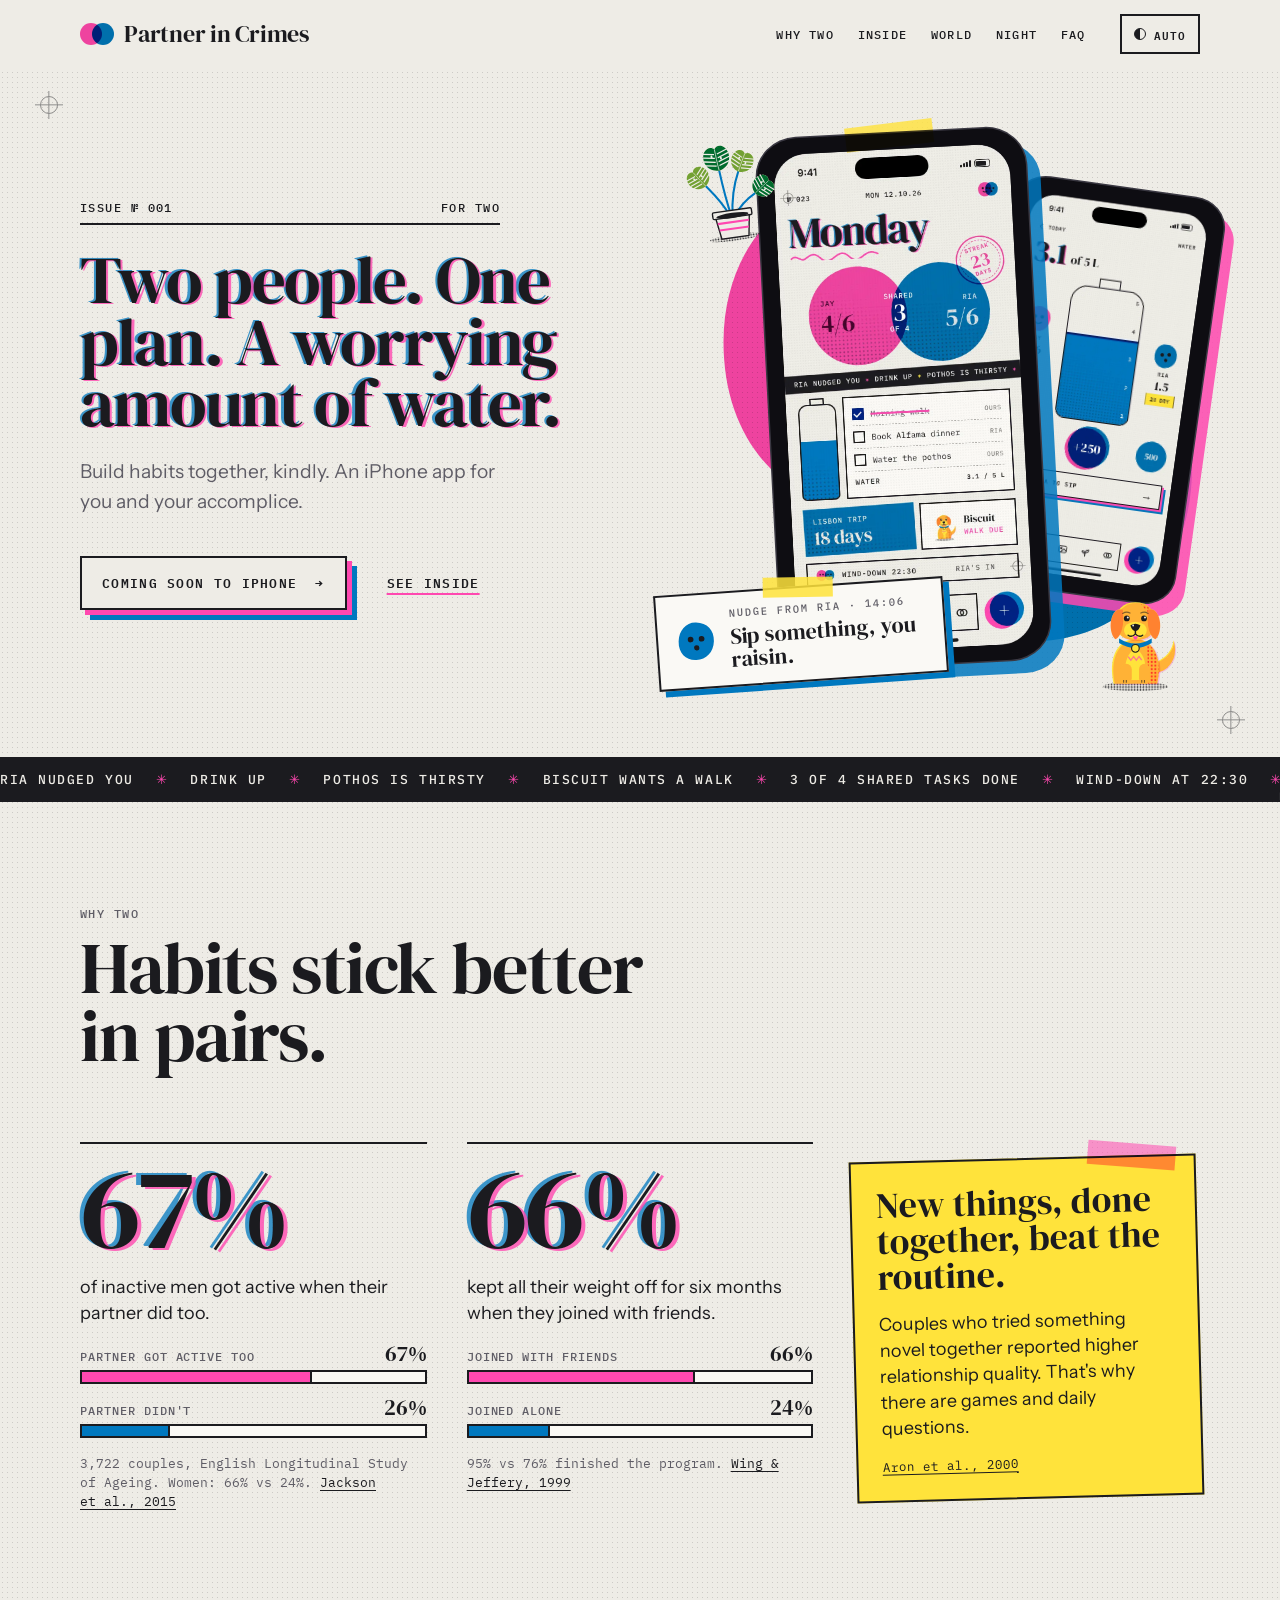
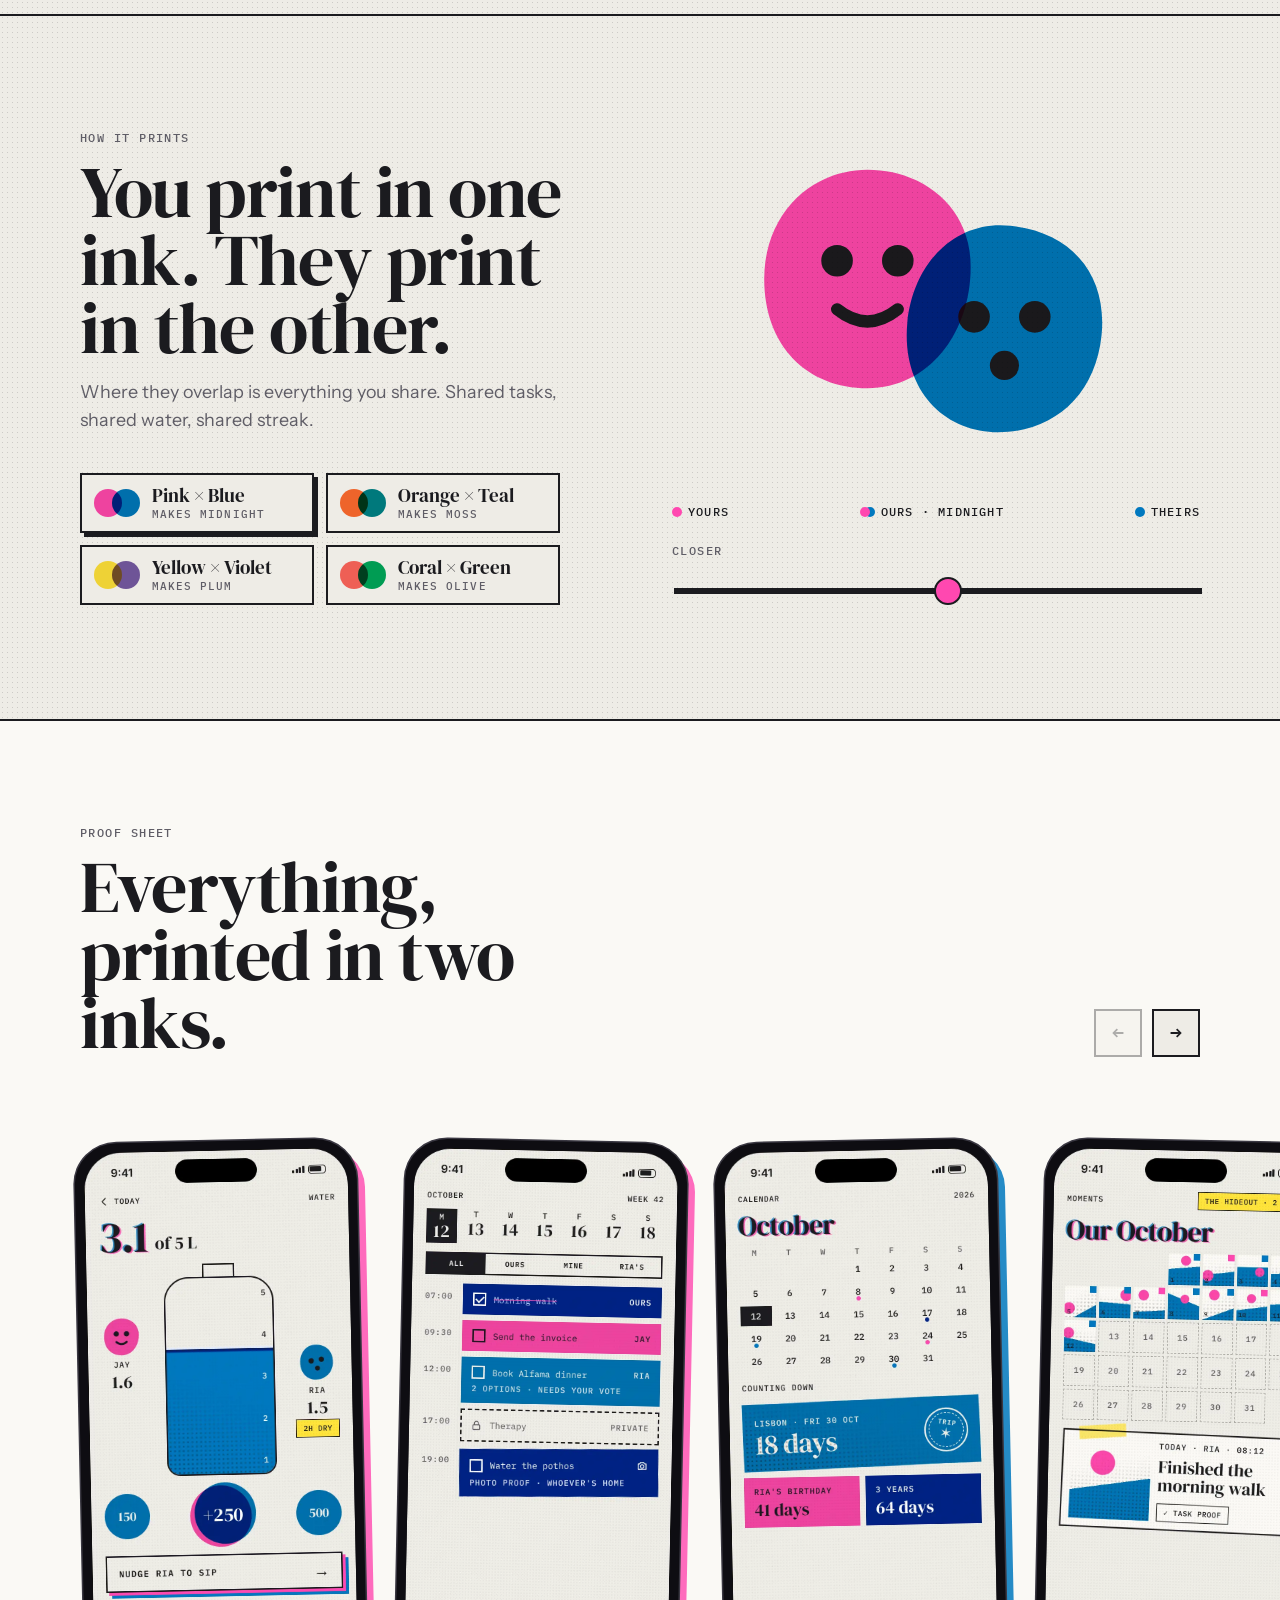
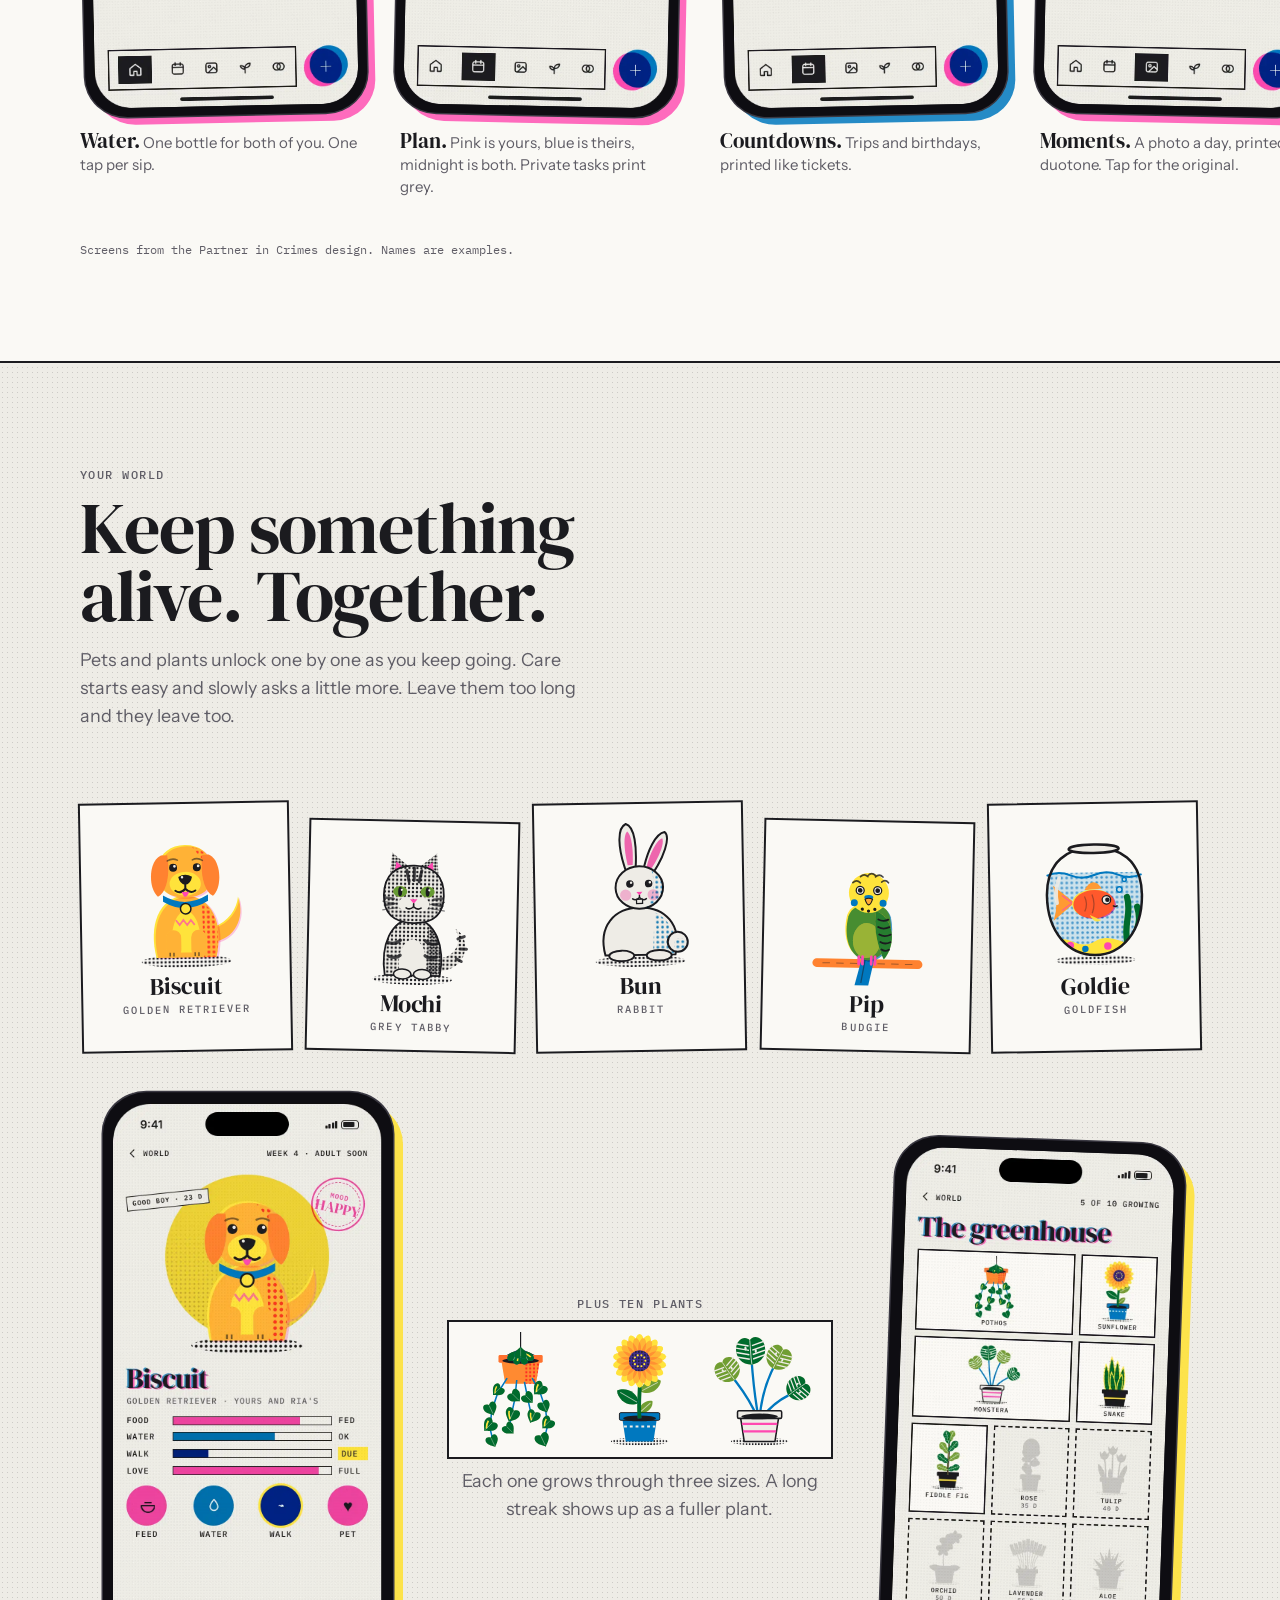
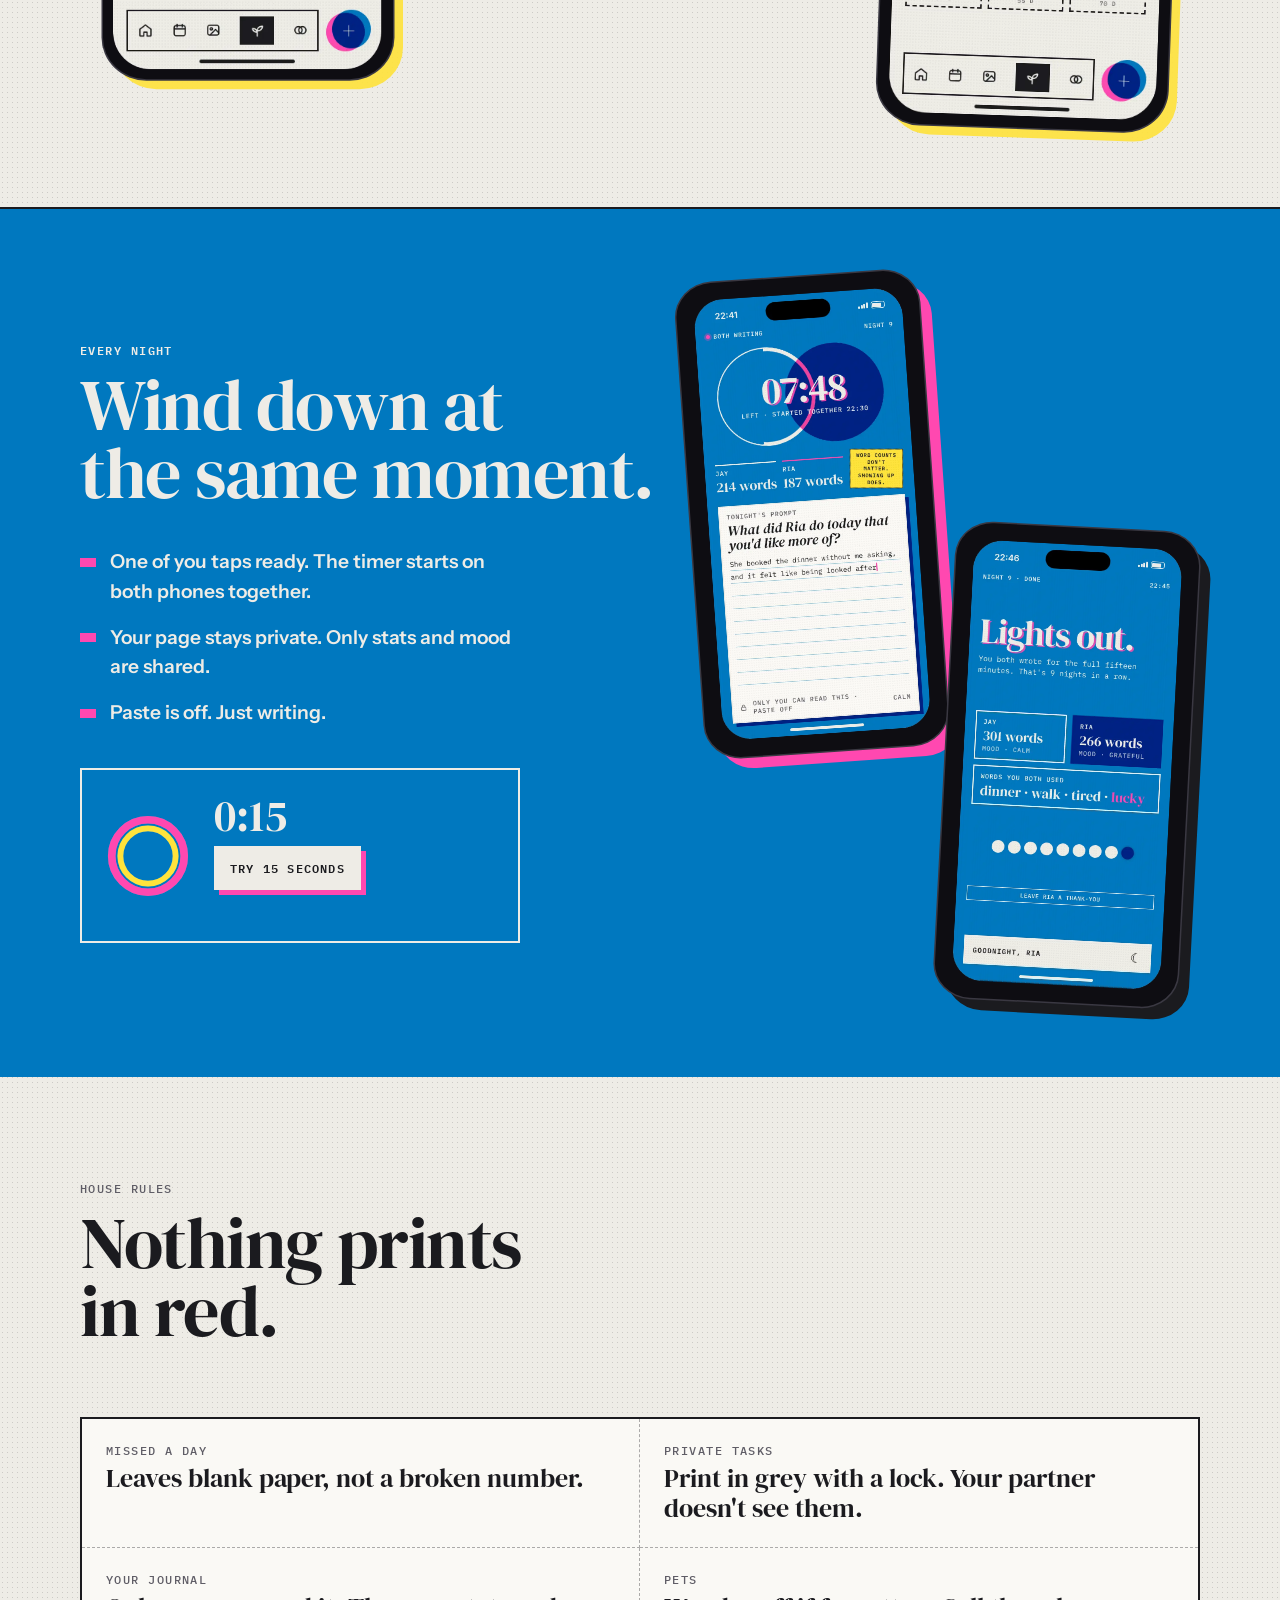
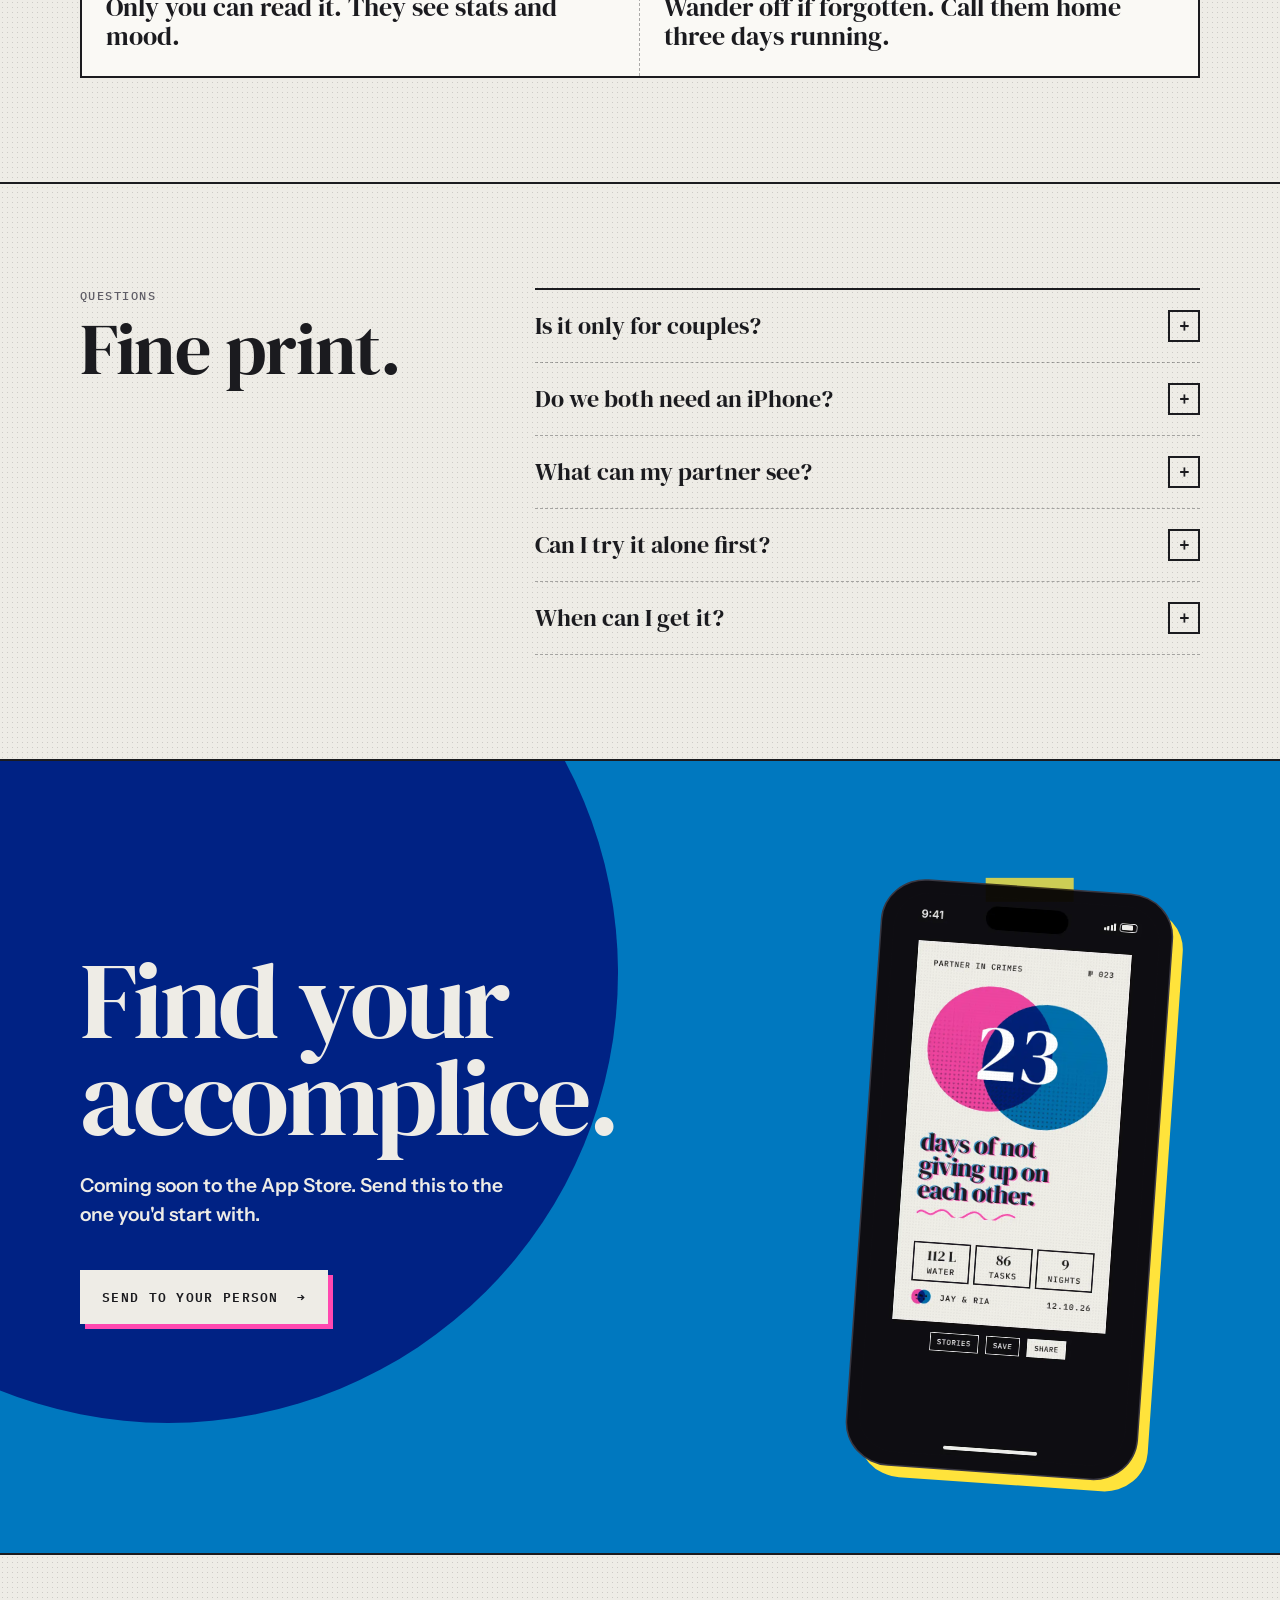
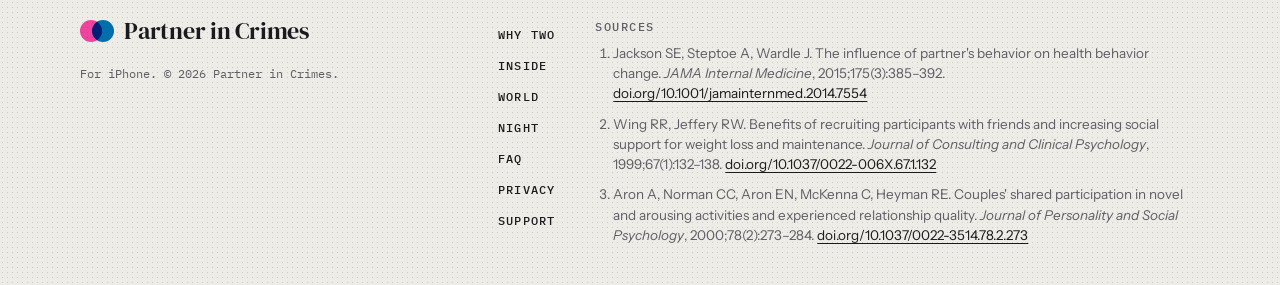
==== commit 94b8b54c: "Fit the hero to one screen Phone size follows viewport height, smaller title, removed the stamp hidd" ====
--- a/index.html
+++ b/index.html
@@ -222,7 +222,6 @@
       </div>
       <svg class="hero__plant" viewBox="0 0 120 120" aria-hidden="true"><use href="#pl-monstera"/></svg>
       <svg class="hero__pet" viewBox="0 0 120 120" aria-hidden="true"><use href="#pet-dog"/></svg>
-      <span class="stamp stamp--hero" aria-hidden="true">Two<b>×</b>One</span>
     </div>
   </div>
 </section>
--- a/styles.css
+++ b/styles.css
@@ -92,24 +92,23 @@
 .nav__toggle{display:none}
 
 /* hero */
-.hero{position:relative;padding:clamp(112px,15vh,150px) 0 var(--s6);overflow:hidden}
+.hero{position:relative;padding:clamp(96px,13vh,128px) 0 var(--s6);overflow:hidden}
 .reg--tl{left:var(--gut);top:96px}.reg--br{right:var(--gut);bottom:28px}
 .hero__grid{display:grid;grid-template-columns:minmax(0,1.1fr) minmax(0,.9fr);gap:var(--s5);align-items:center}
-.hero__title{font:400 clamp(48px,6vw,96px)/.92 var(--serif);letter-spacing:-.025em;margin:var(--s4) 0}
+.hero__title{font:400 clamp(44px,5.2vw,80px)/.92 var(--serif);letter-spacing:-.025em;margin:var(--s4) 0}
 .hero__lede{font-size:clamp(18px,1.5vw,21px);color:var(--grey);max-width:34ch;margin-bottom:var(--s5)}
 .hero__actions{display:flex;flex-wrap:wrap;align-items:center;gap:var(--s3) var(--s5)}
-.hero__art{position:relative;min-height:600px;display:grid;place-items:center}
+.hero__art{--pw:clamp(200px,min(21vw,calc((100svh - 230px) * .46)),280px);position:relative;min-height:0;padding:16px 0 28px;display:grid;place-items:center}
 .hero__blob{position:absolute;width:min(30vw,380px);height:min(30vw,380px);mix-blend-mode:var(--blend)}
 .hero__blob--a{color:var(--pink);left:-4%;top:6%;animation:bob 7s ease-in-out infinite}
 .hero__blob--b{color:var(--blue);right:-6%;bottom:4%;animation:bob 7s ease-in-out infinite -3.5s}
 @keyframes bob{50%{translate:0 -14px;rotate:3deg}}
-.stamp--hero{right:2%;top:2%;z-index:4}
-.hero__plant{position:absolute;z-index:3;width:clamp(90px,10vw,150px);left:-20%;top:6%;rotate:-8deg;transform-origin:50% 100%}
-.hero__pet{position:absolute;z-index:4;width:clamp(96px,10vw,148px);right:4%;bottom:-2%;transform-origin:50% 100%}
+.hero__plant{position:absolute;z-index:3;width:clamp(84px,8vw,124px);left:-6%;top:4%;rotate:-8deg;transform-origin:50% 100%}
+.hero__pet{position:absolute;z-index:4;width:clamp(84px,8.5vw,128px);right:2%;bottom:0;transform-origin:50% 100%}
 .progress{position:fixed;inset:0 0 auto;height:4px;z-index:60;pointer-events:none}
 .progress i{display:block;height:100%;width:100%;transform-origin:0 50%;transform:scaleX(var(--sp,0));background:linear-gradient(90deg,var(--pink),var(--blue))}
-.hero__art .phone--back{position:absolute;width:min(20vw,250px);right:-2%;top:12%;rotate:8deg;z-index:1;box-shadow:0 0 0 1.5px #3A3842,12px 12px 0 color-mix(in srgb,var(--pink) 85%,transparent)}
-.hnote{position:absolute;z-index:3;left:-22%;bottom:-1%;display:flex;gap:12px;align-items:center;max-width:290px;padding:14px 16px;background:#FAF9F5;color:#1B1B1F;border:2.5px solid #1B1B1F;box-shadow:6px 6px 0 var(--blue);rotate:-4deg}
+.hero__art .phone--back{position:absolute;width:calc(var(--pw) * .78);right:0;top:12%;rotate:8deg;z-index:1;box-shadow:0 0 0 1.5px #3A3842,12px 12px 0 color-mix(in srgb,var(--pink) 85%,transparent)}
+.hnote{position:absolute;z-index:3;left:-12%;bottom:2%;display:flex;gap:12px;align-items:center;max-width:290px;padding:14px 16px;background:#FAF9F5;color:#1B1B1F;border:2.5px solid #1B1B1F;box-shadow:6px 6px 0 var(--blue);rotate:-4deg}
 .hnote::before{content:"";position:absolute;width:70px;height:20px;top:-11px;left:50%;translate:-50% 0;rotate:3deg;background:color-mix(in srgb,#FFE33B 85%,transparent)}
 .hnote__blob{flex:none;width:44px;height:44px;color:#0078BF}
 .hnote__lab{display:block;font:500 10.5px/1.3 var(--mono);letter-spacing:.1em;text-transform:uppercase;color:#5F5D66}
@@ -118,7 +117,7 @@
 /* phones */
 .phone{position:relative;border-radius:15% / 7.1%;background:#0E0D12;padding:3.2%;box-shadow:0 0 0 1.5px #3A3842}
 .phone img{width:100%;aspect-ratio:722/1522;border-radius:13.4% / 6.36%}
-.phone--hero{width:min(25vw,310px);rotate:-3deg;z-index:2;margin-right:22%;box-shadow:0 0 0 1.5px #3A3842,14px 14px 0 color-mix(in srgb,var(--blue) 85%,transparent)}
+.phone--hero{width:var(--pw);rotate:-3deg;z-index:2;margin-right:22%;box-shadow:0 0 0 1.5px #3A3842,14px 14px 0 color-mix(in srgb,var(--blue) 85%,transparent)}
 
 /* ticker */
 .ticker{border-block:2.5px solid var(--ink);background:var(--ink);color:var(--paper);overflow:hidden;font:500 13px/1 var(--mono);letter-spacing:.12em;text-transform:uppercase}
@@ -303,21 +302,22 @@
   .nav__links.is-open{opacity:1;visibility:visible;transform:none}
   .nav__links a{font:400 30px/1.1 var(--serif);letter-spacing:-.01em;text-transform:none;padding:14px 0;border-bottom:1.5px dashed var(--rule)}
 
-  .hero{padding-top:96px}
+  .hero{padding-top:88px;padding-bottom:var(--s5)}
   .reg--tl{top:80px}
   .hero__grid{grid-template-columns:1fr;gap:var(--s4)}
   .hero__title{font-size:clamp(44px,12.5vw,64px)}
   .hero__art{min-height:0;padding:var(--s4) 0 var(--s3)}
   .hero__blob{width:62vw;height:62vw}
-  .phone--hero{width:56vw;max-width:270px;margin-right:24%}
-  .hero__art .phone--back{width:42vw;max-width:200px;right:0;top:14%}
-  .hero__art{padding-bottom:64px}
-  .hnote{left:0;bottom:0;max-width:min(78vw,280px);padding:10px 12px}
-  .hnote b{font-size:18px}
+  .hero__art{--pw:min(44vw,210px)}
+  .phone--hero{margin-right:22%}
+  .hero__art .phone--back{right:2%;top:12%}
+  .hero__art{padding-bottom:30px}
+  .reg--tl{display:none}
+  .hnote{left:0;bottom:6px;max-width:min(76vw,270px);padding:9px 12px}
+  .hnote b{font-size:17px}
   .hnote__blob{width:34px;height:34px}
-  .hero__plant{width:74px;left:-2%;top:30%}
-  .hero__pet{width:84px;right:0;bottom:0}
-  .stamp--hero{width:88px;height:88px;font-size:9px;right:0;top:0}
+  .hero__plant{width:64px;left:0;top:34%}
+  .hero__pet{width:72px;right:2%;bottom:24px}
   .stamp b{font-size:26px}
 
   .why,.inks,.inside,.world,.night,.kind,.faq,.get{padding:var(--s6) 0}
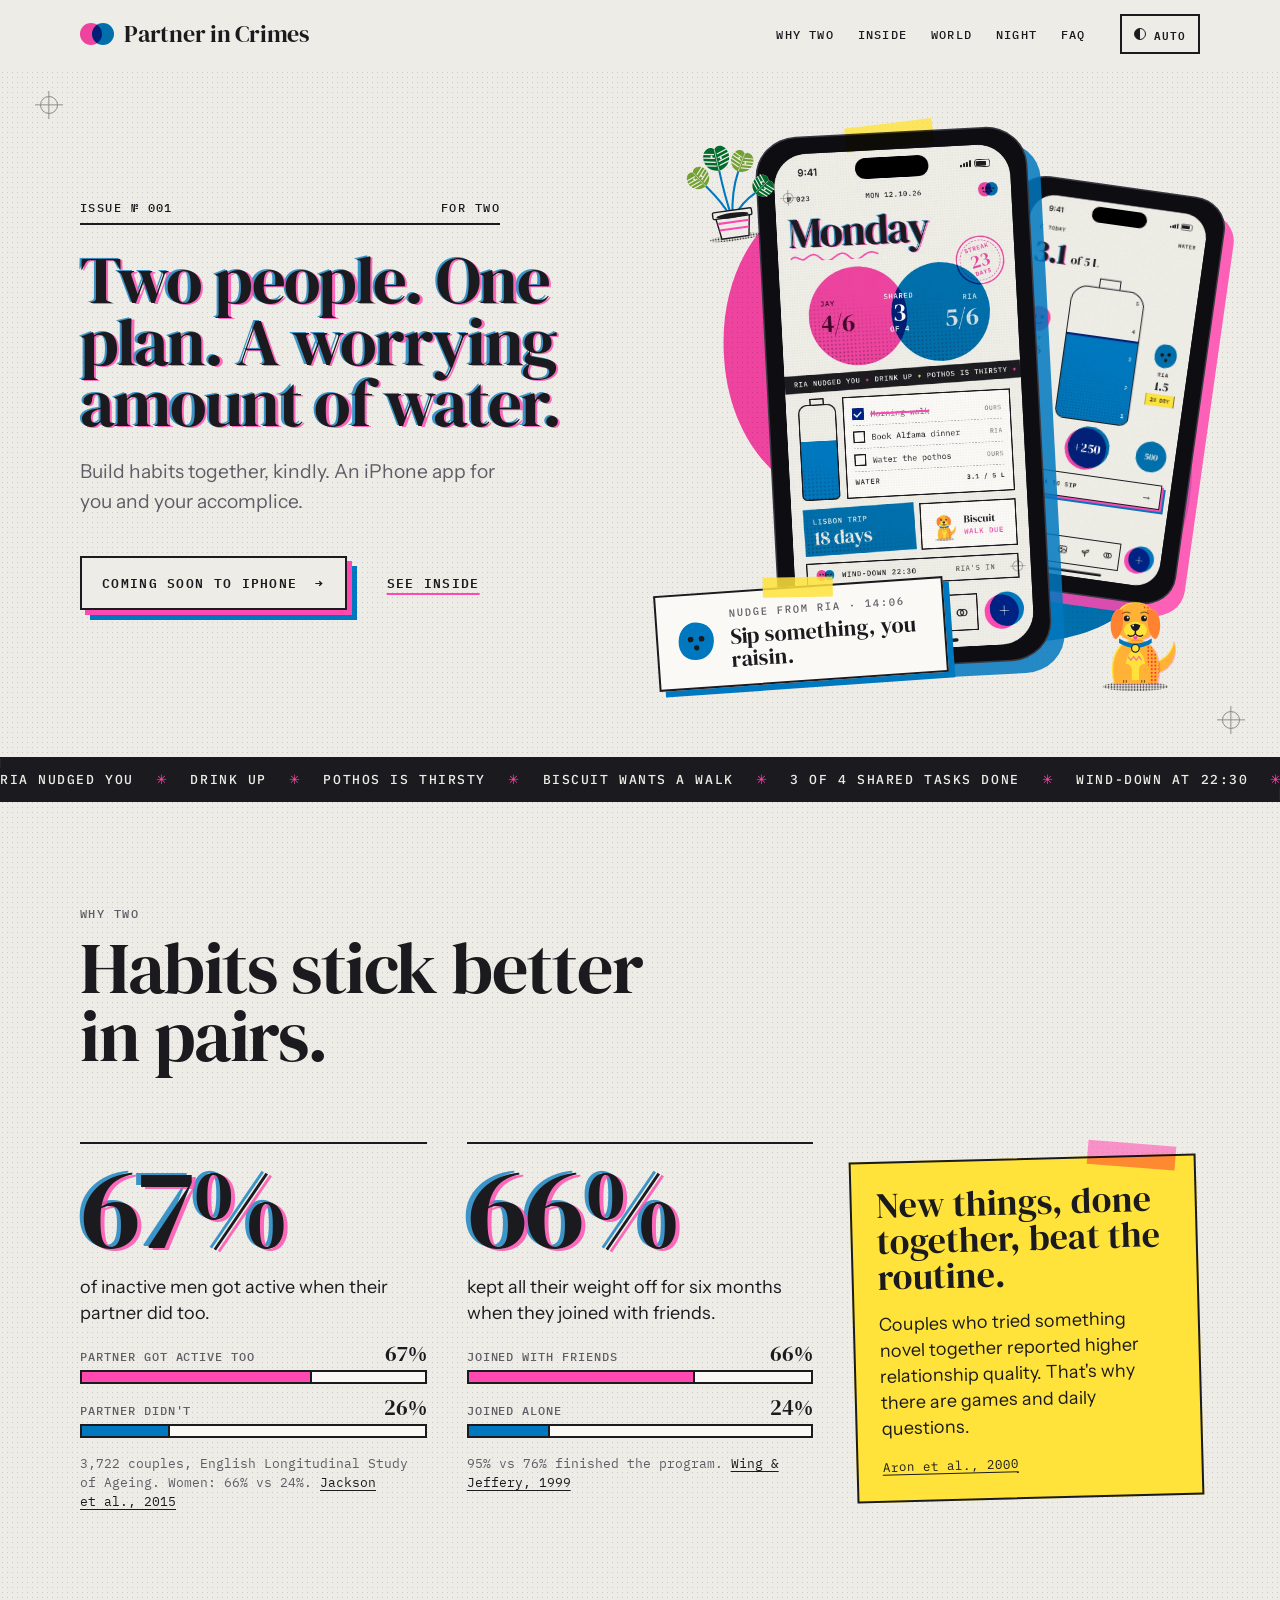
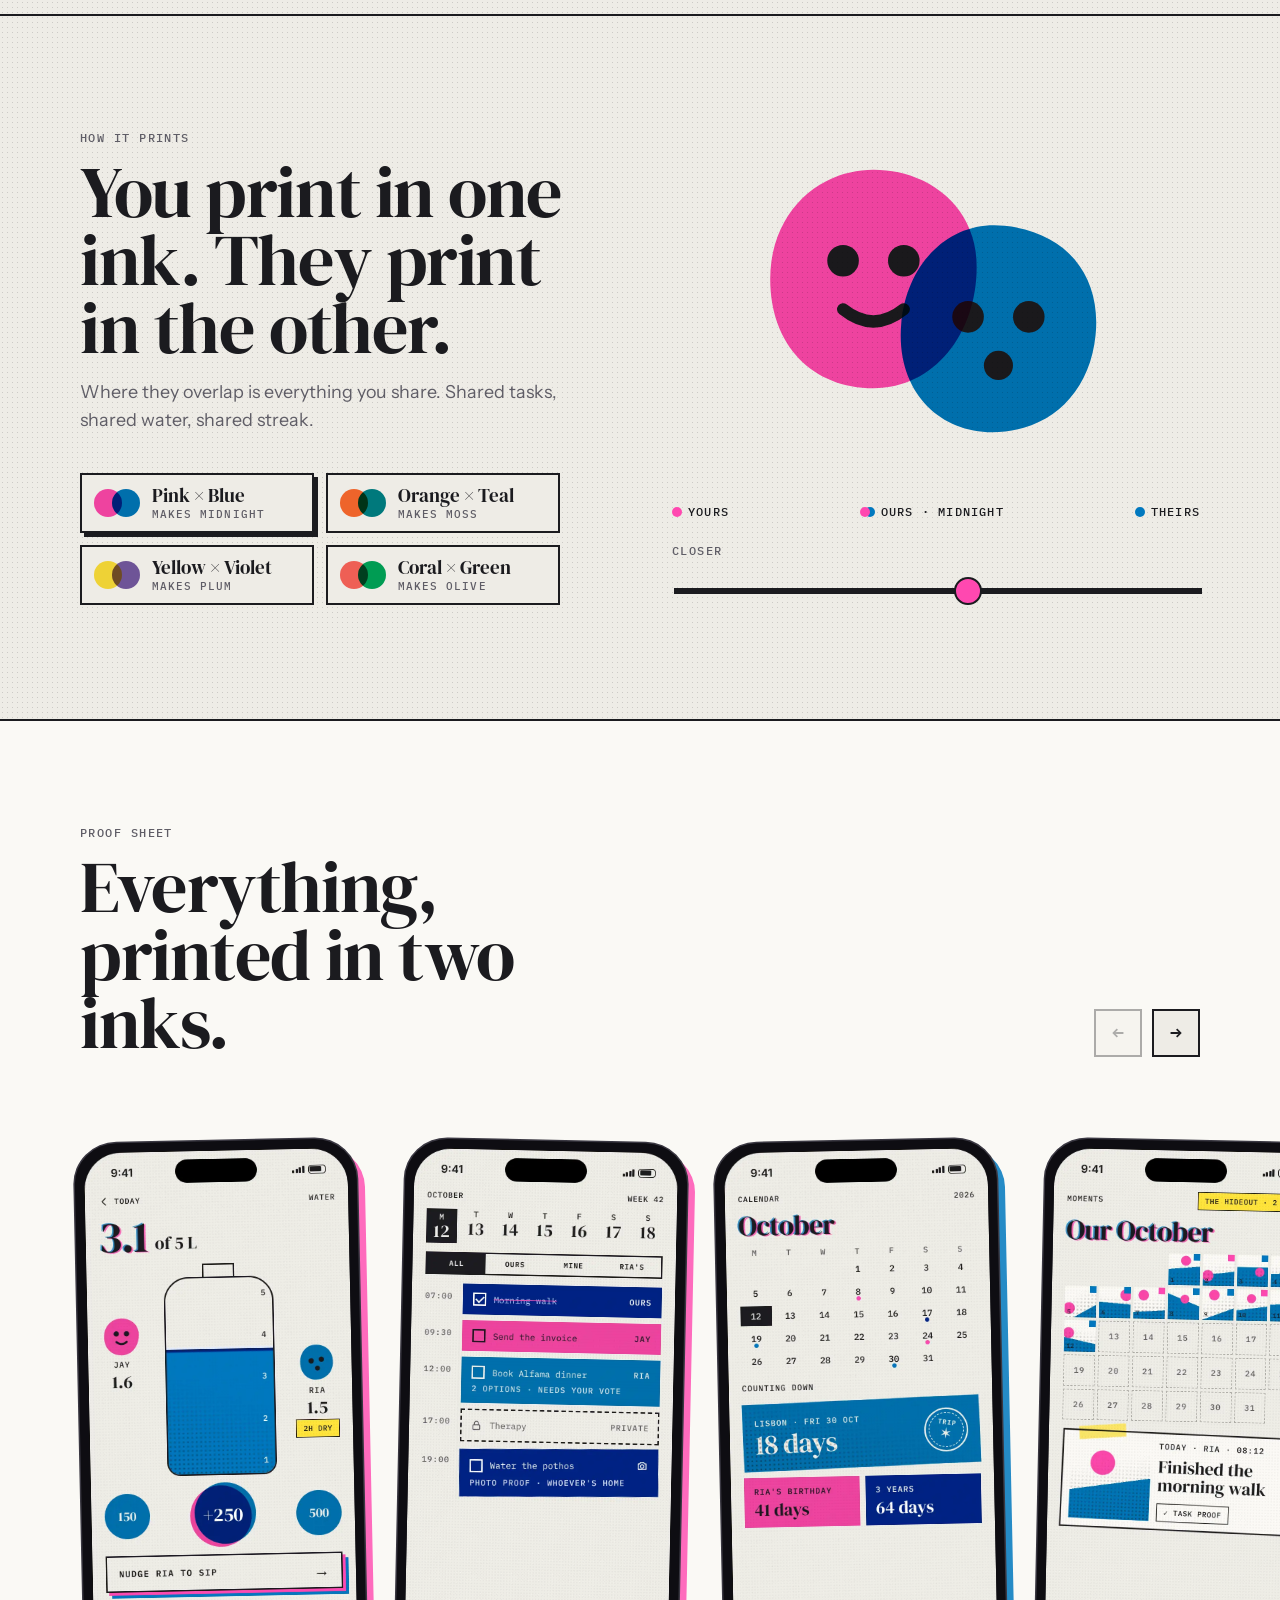
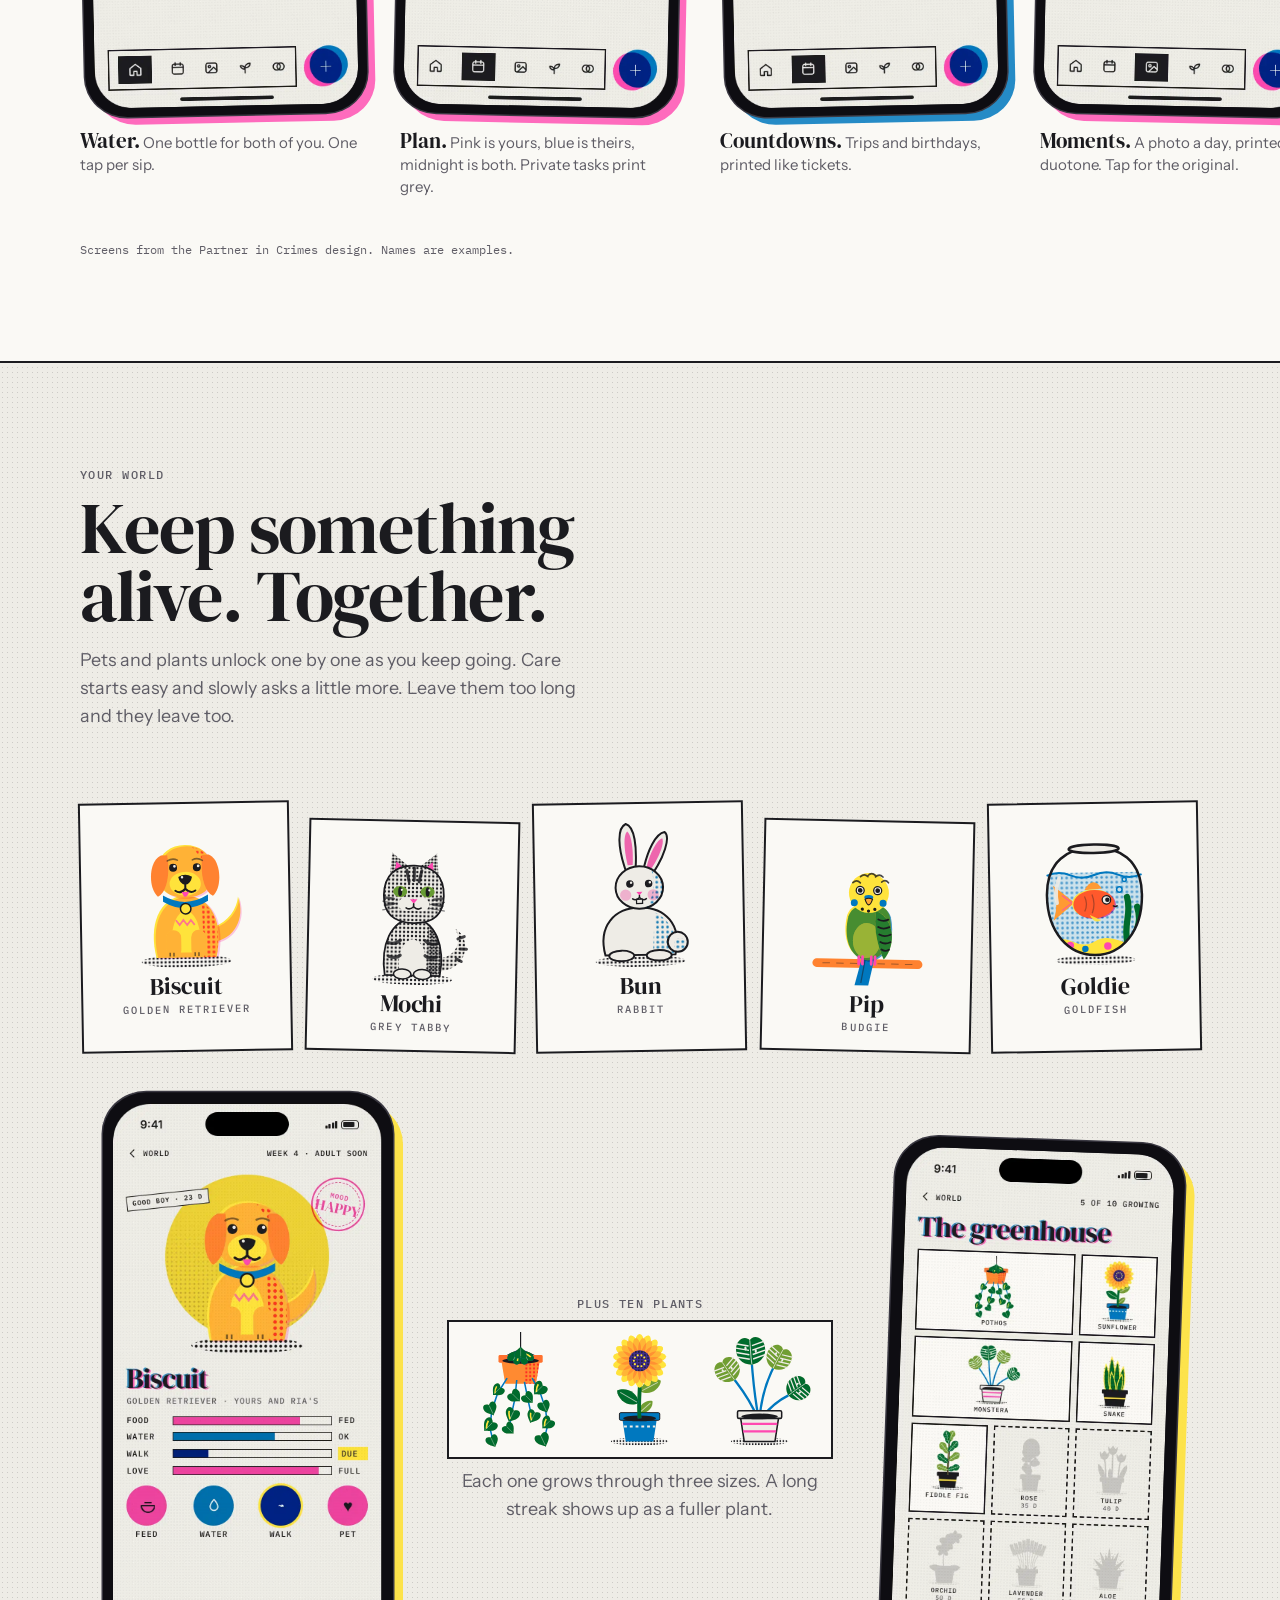
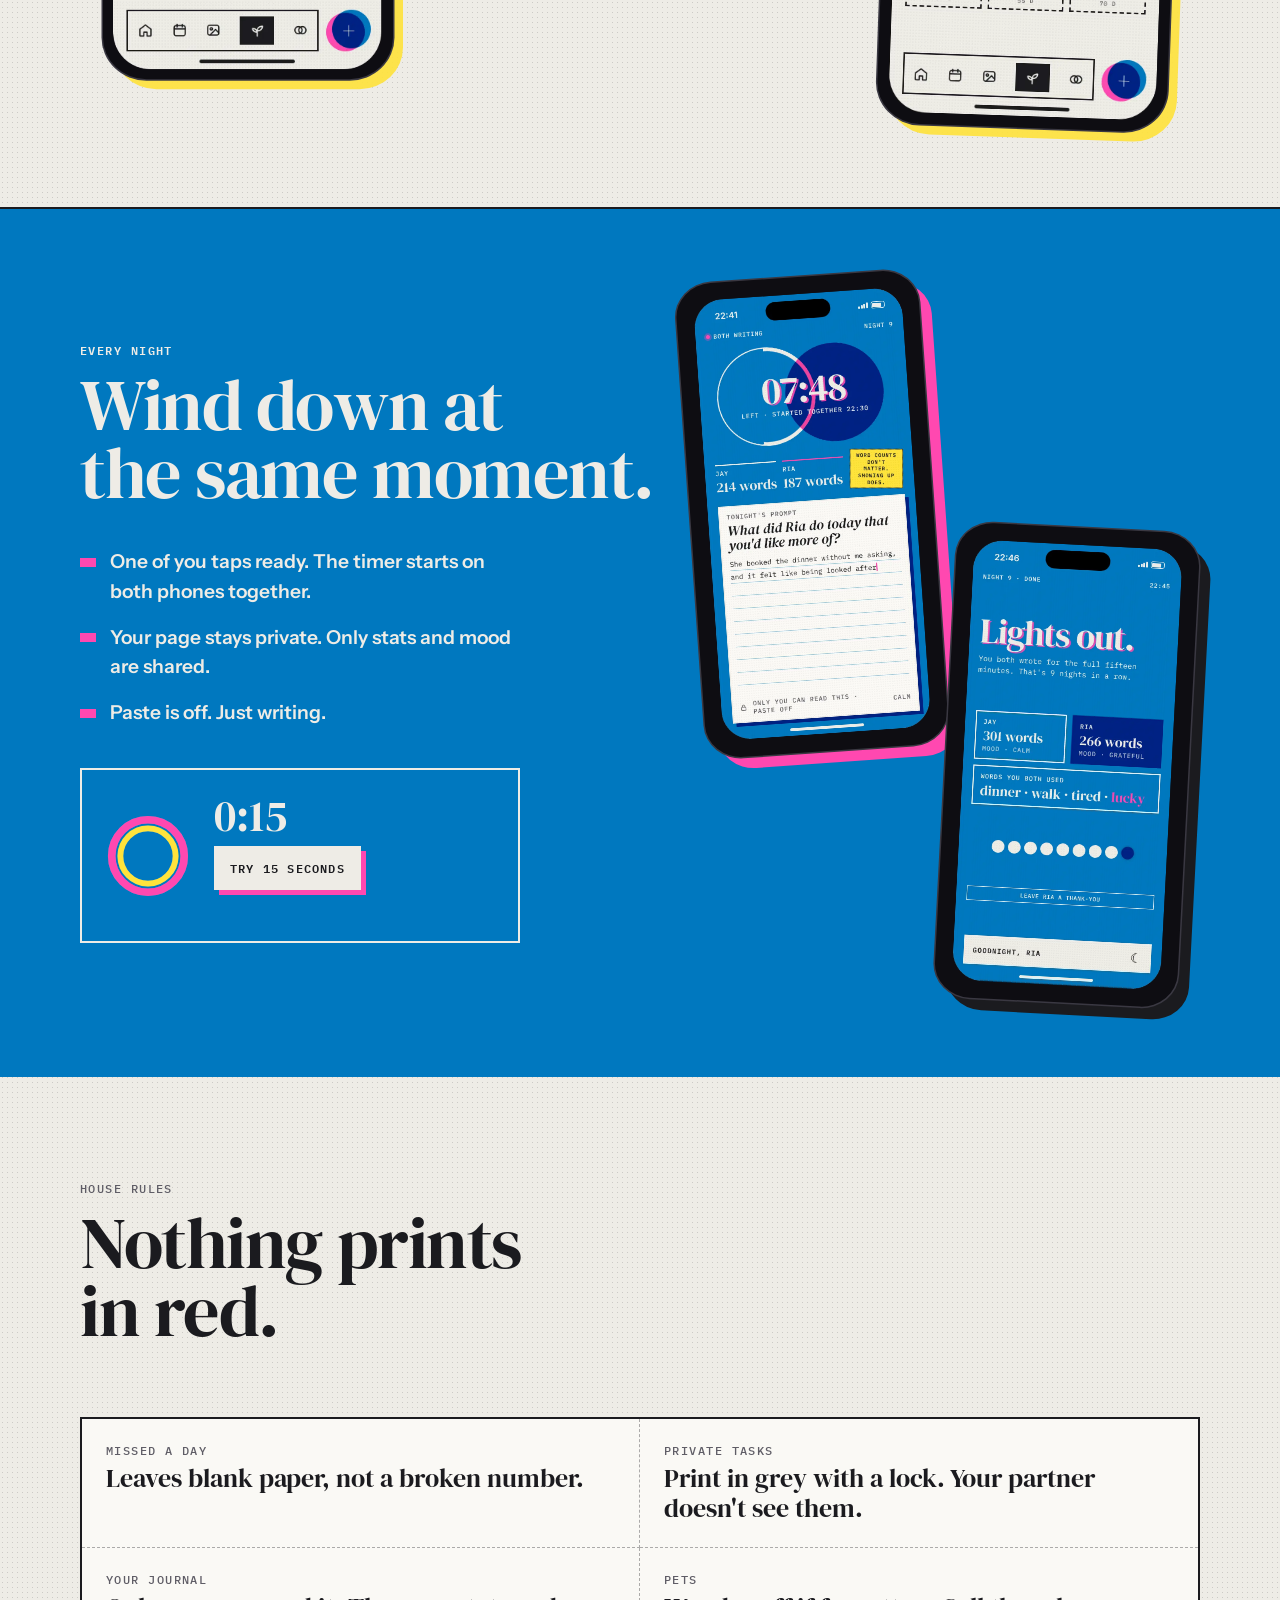
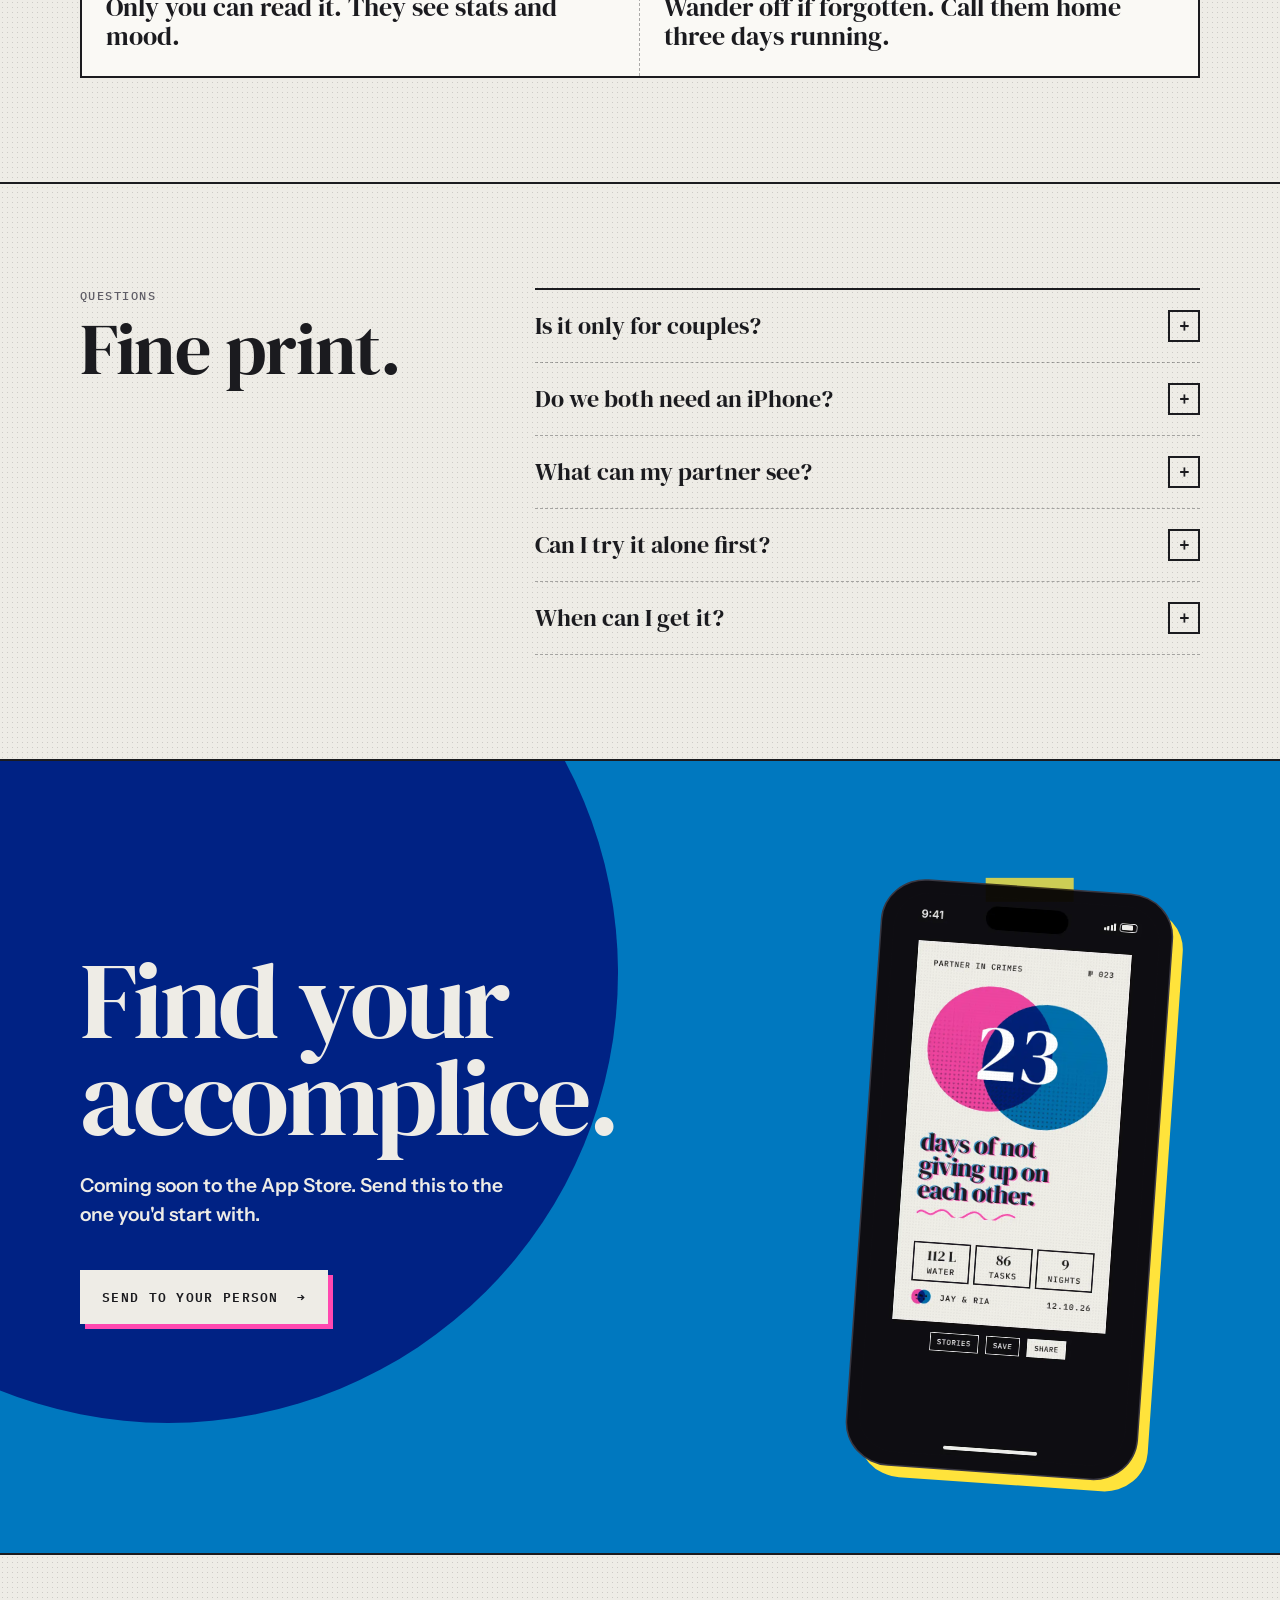
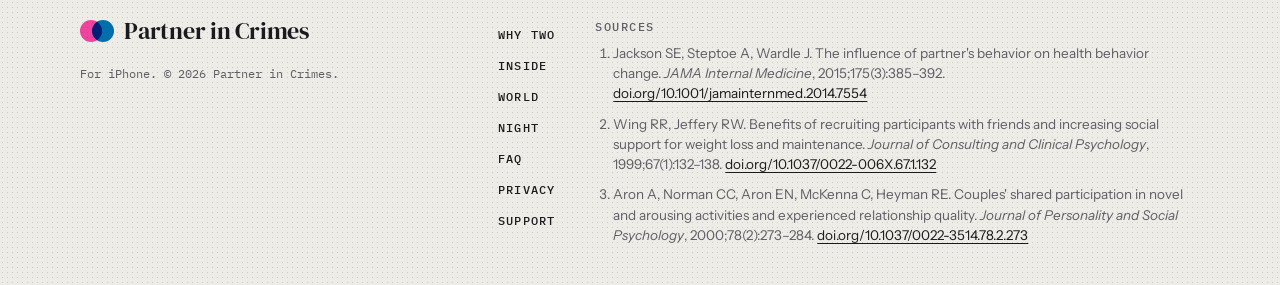
==== commit 5b8e1dd4: "Tighten the mobile hero, dark water screen On phones the hero drops the issue line, uses a smaller t" ====
--- a/index.html
+++ b/index.html
@@ -207,7 +207,10 @@
       <svg class="hero__blob hero__blob--a" aria-hidden="true"><use href="#blob1"/></svg>
       <svg class="hero__blob hero__blob--b" aria-hidden="true"><use href="#blob2"/></svg>
       <figure class="phone phone--back">
-        <img src="img/water.webp" alt="" width="722" height="1522" loading="eager">
+        <picture>
+          <source srcset="img/water-dark.webp" media="(prefers-color-scheme: dark)" data-dark-src>
+          <img src="img/water.webp" alt="" width="722" height="1522">
+        </picture>
       </figure>
       <figure class="phone phone--hero">
         <span class="tape" aria-hidden="true"></span>
--- a/styles.css
+++ b/styles.css
@@ -305,7 +305,11 @@
   .hero{padding-top:88px;padding-bottom:var(--s5)}
   .reg--tl{top:80px}
   .hero__grid{grid-template-columns:1fr;gap:var(--s4)}
-  .hero__title{font-size:clamp(44px,12.5vw,64px)}
+  .hero__title{font-size:clamp(38px,10.6vw,56px);margin:var(--s3) 0}
+  .hero__lede{font-size:16px;margin-bottom:var(--s4)}
+  .hero__actions{flex-wrap:nowrap;gap:var(--s4)}
+  .hero__actions .btn{min-height:48px;padding:0 14px;font-size:12px;gap:10px}
+  .hero .meta{display:none}
   .hero__art{min-height:0;padding:var(--s4) 0 var(--s3)}
   .hero__blob{width:62vw;height:62vw}
   .hero__art{--pw:min(44vw,210px)}
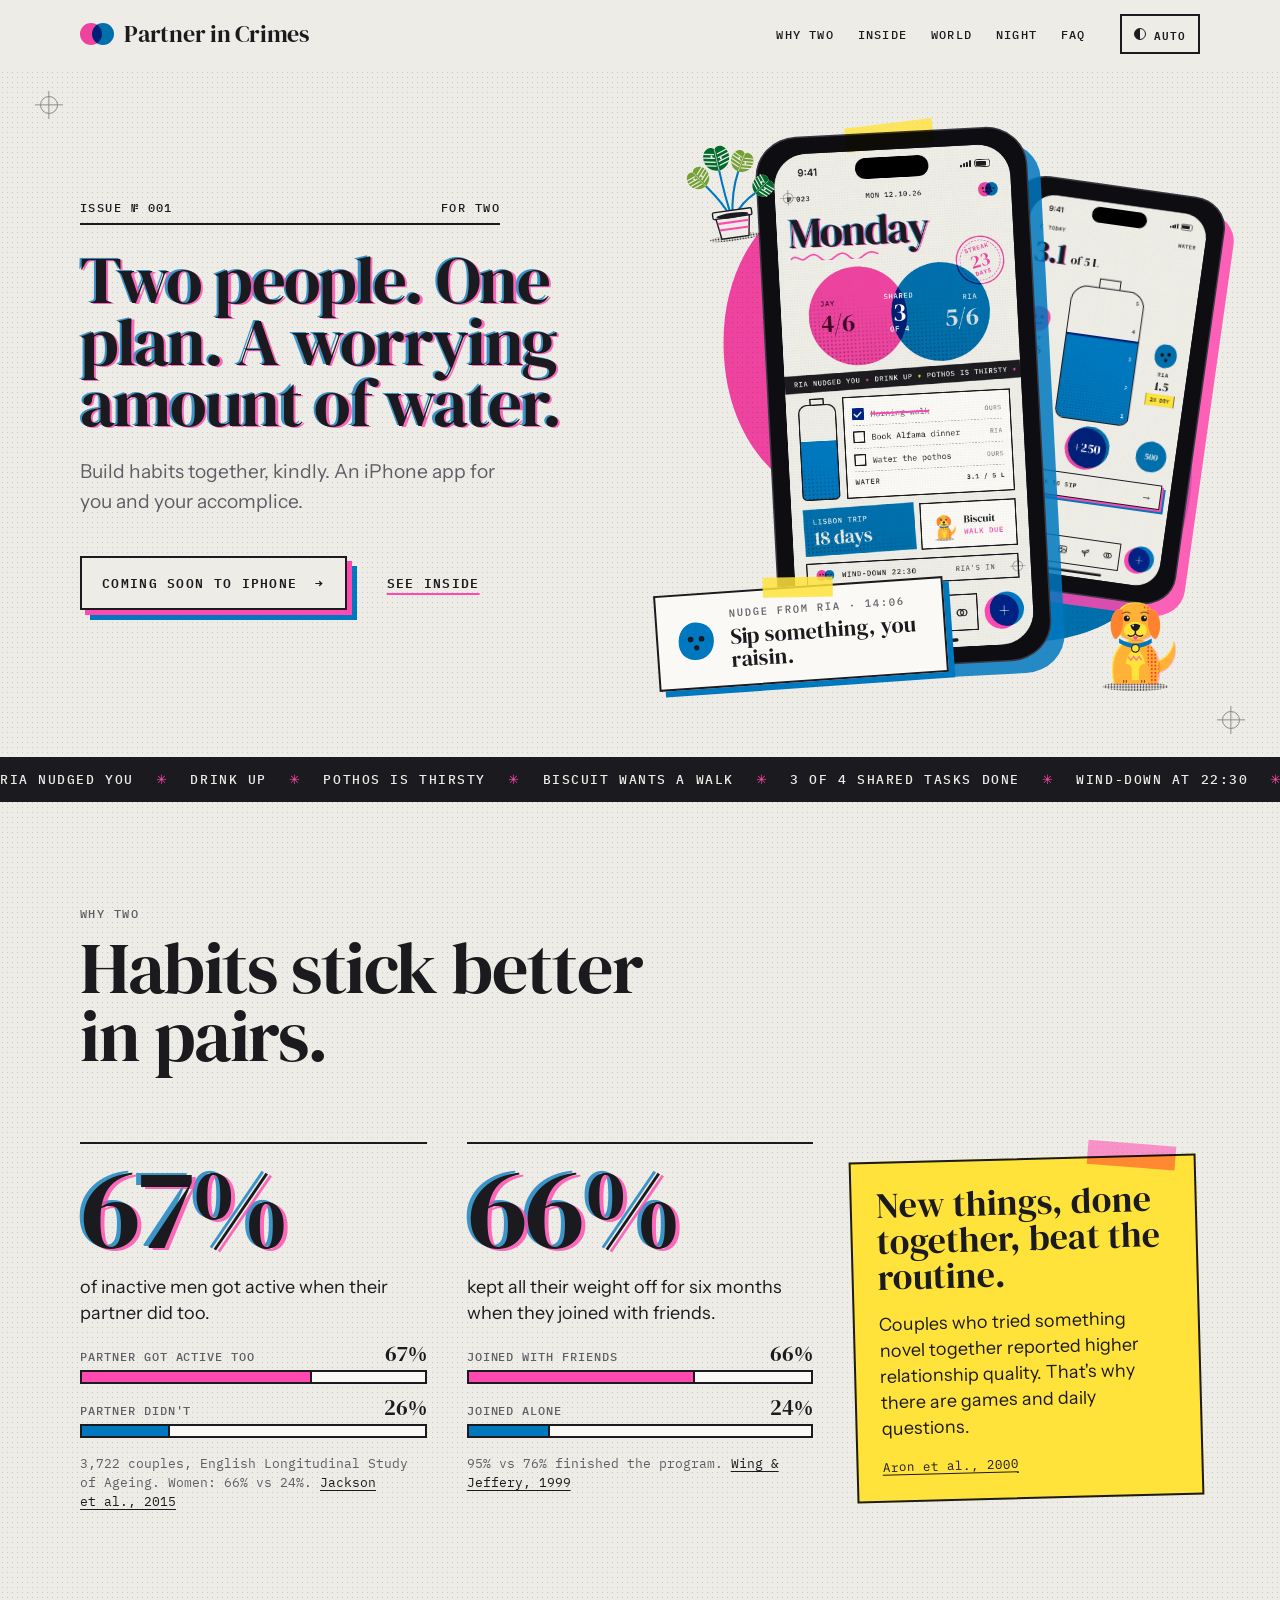
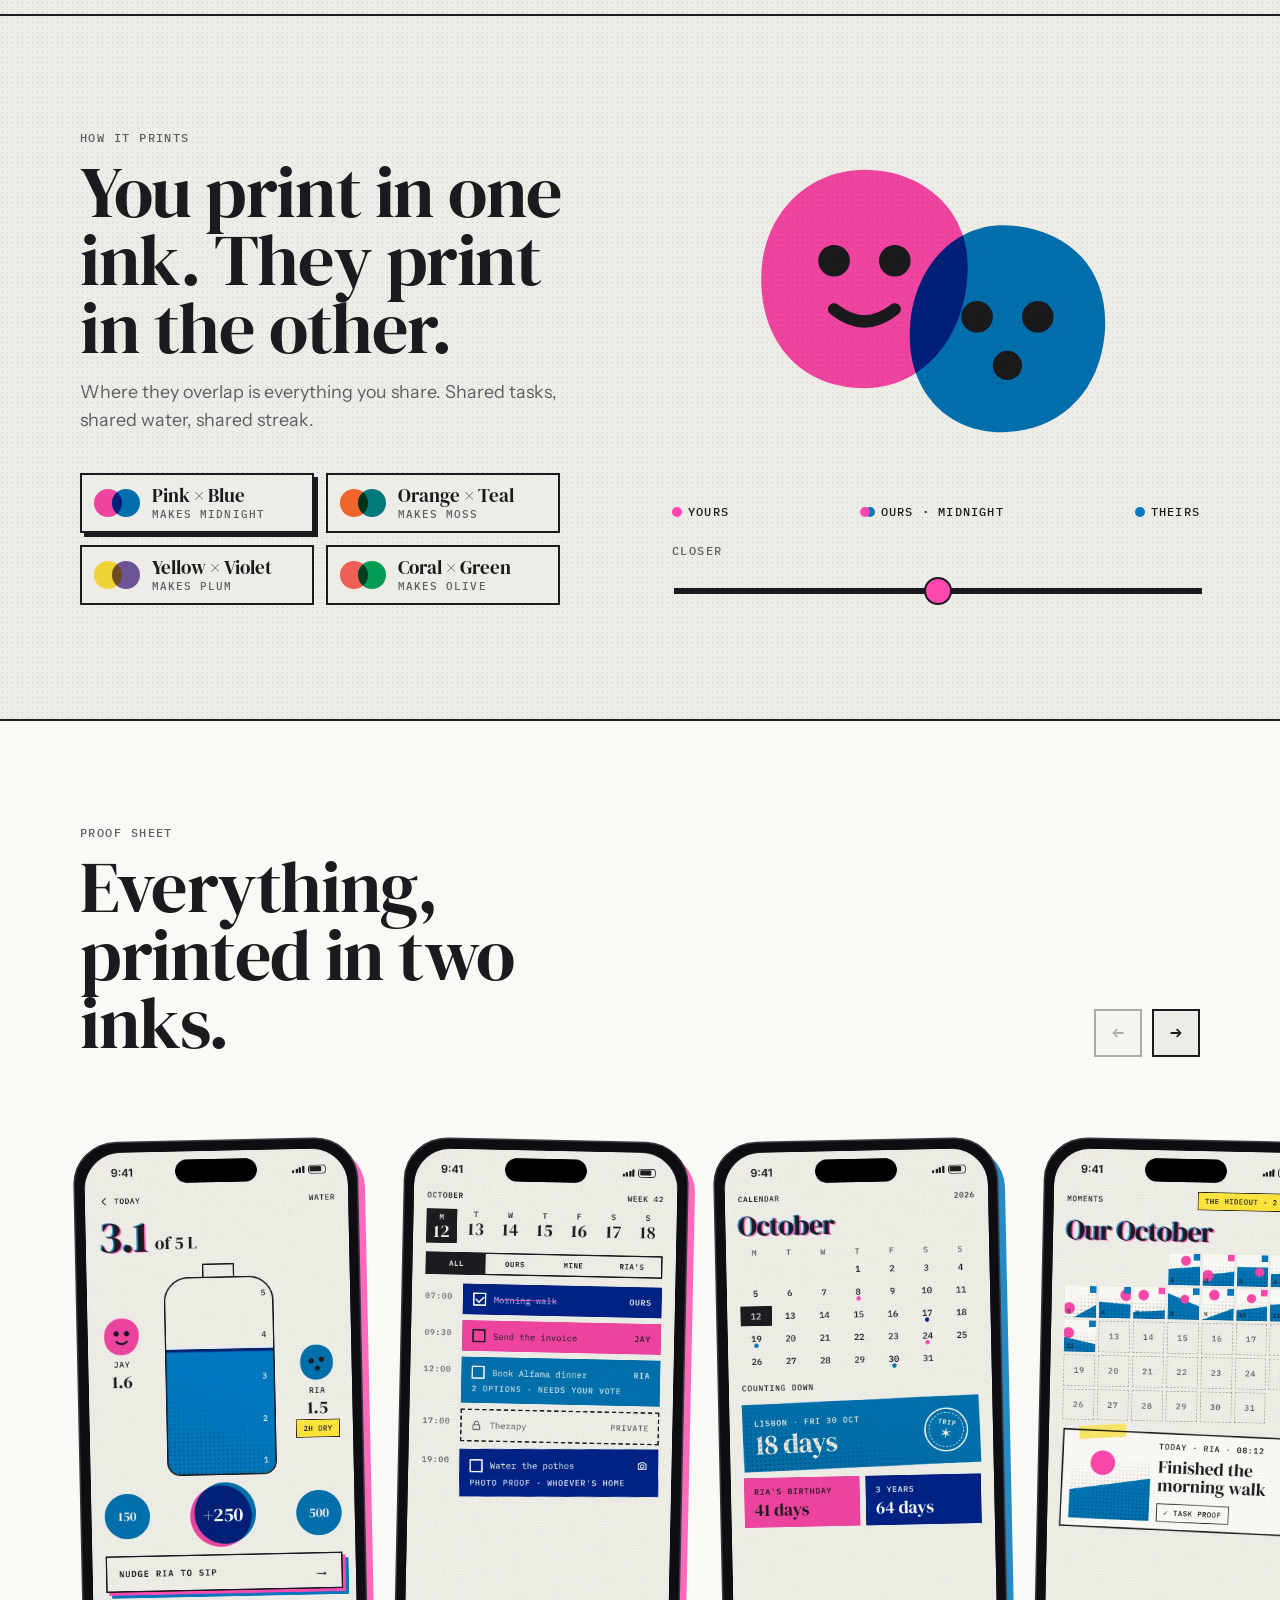
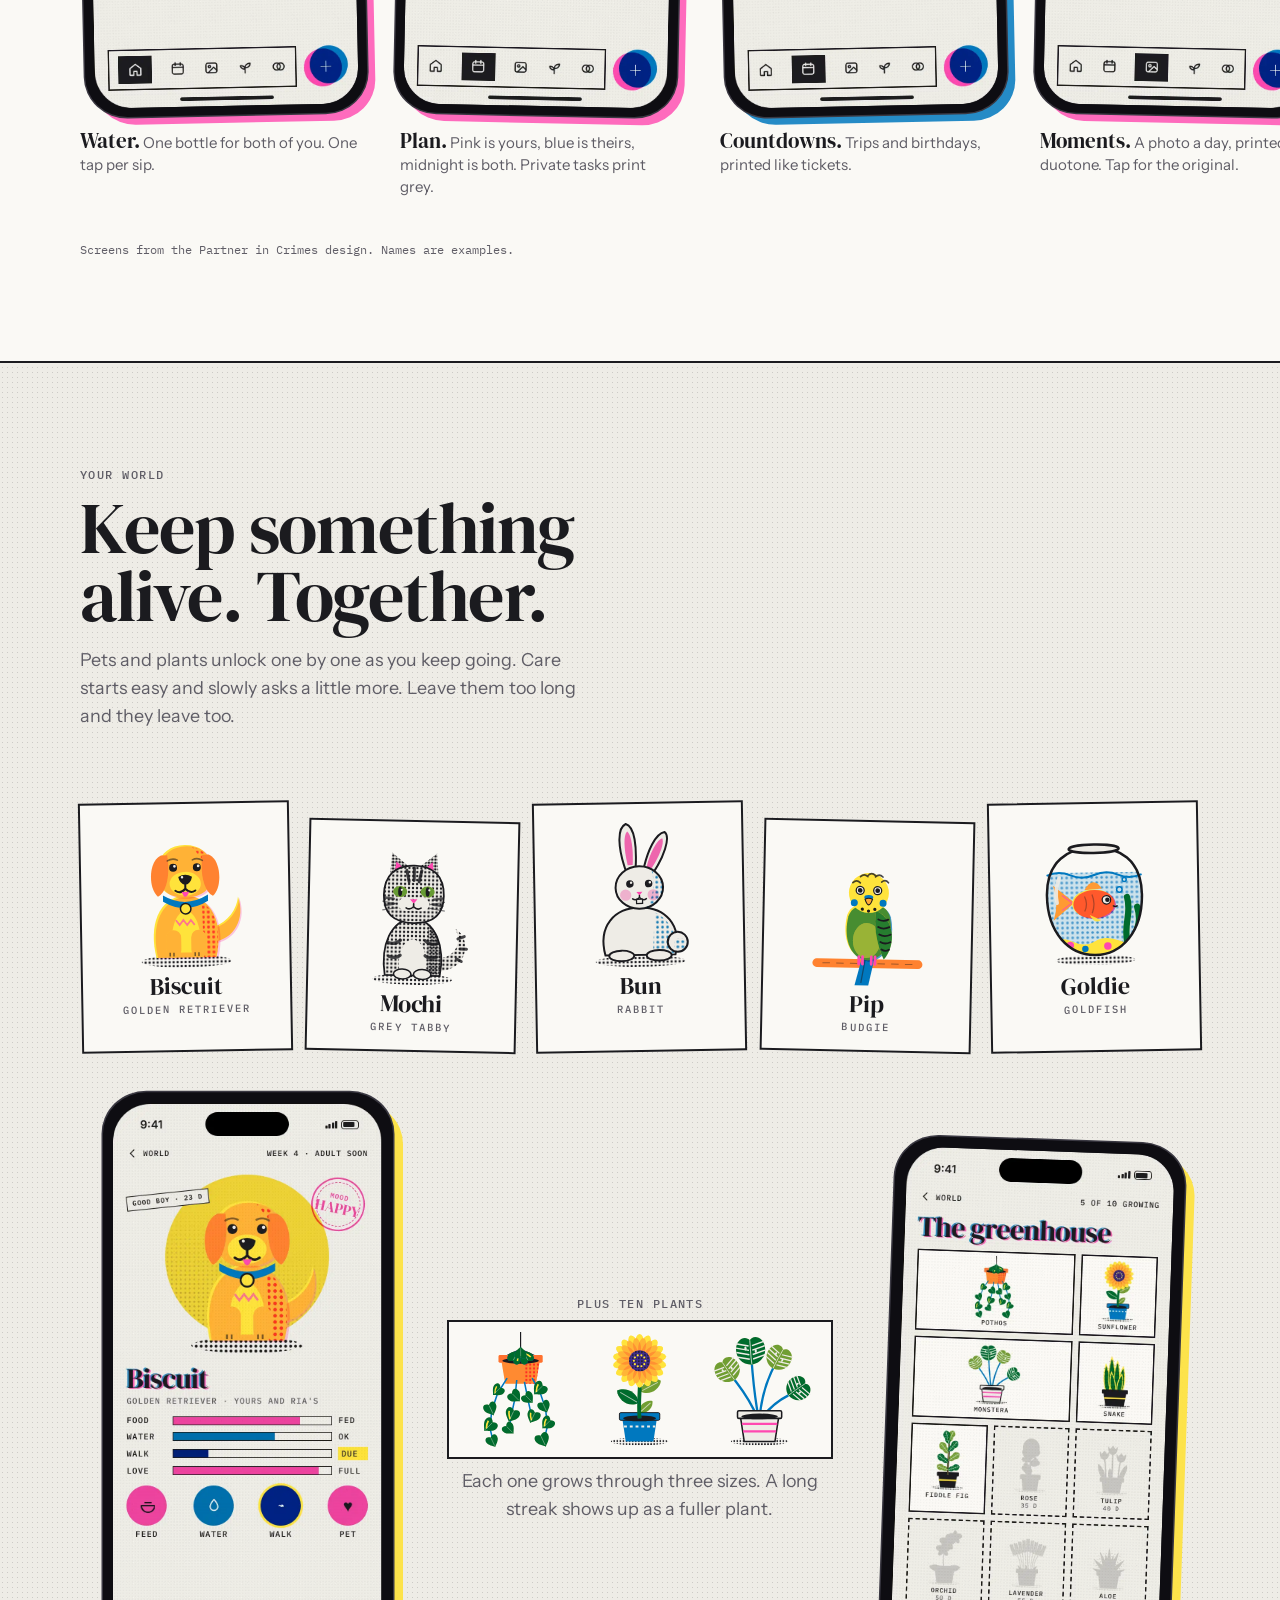
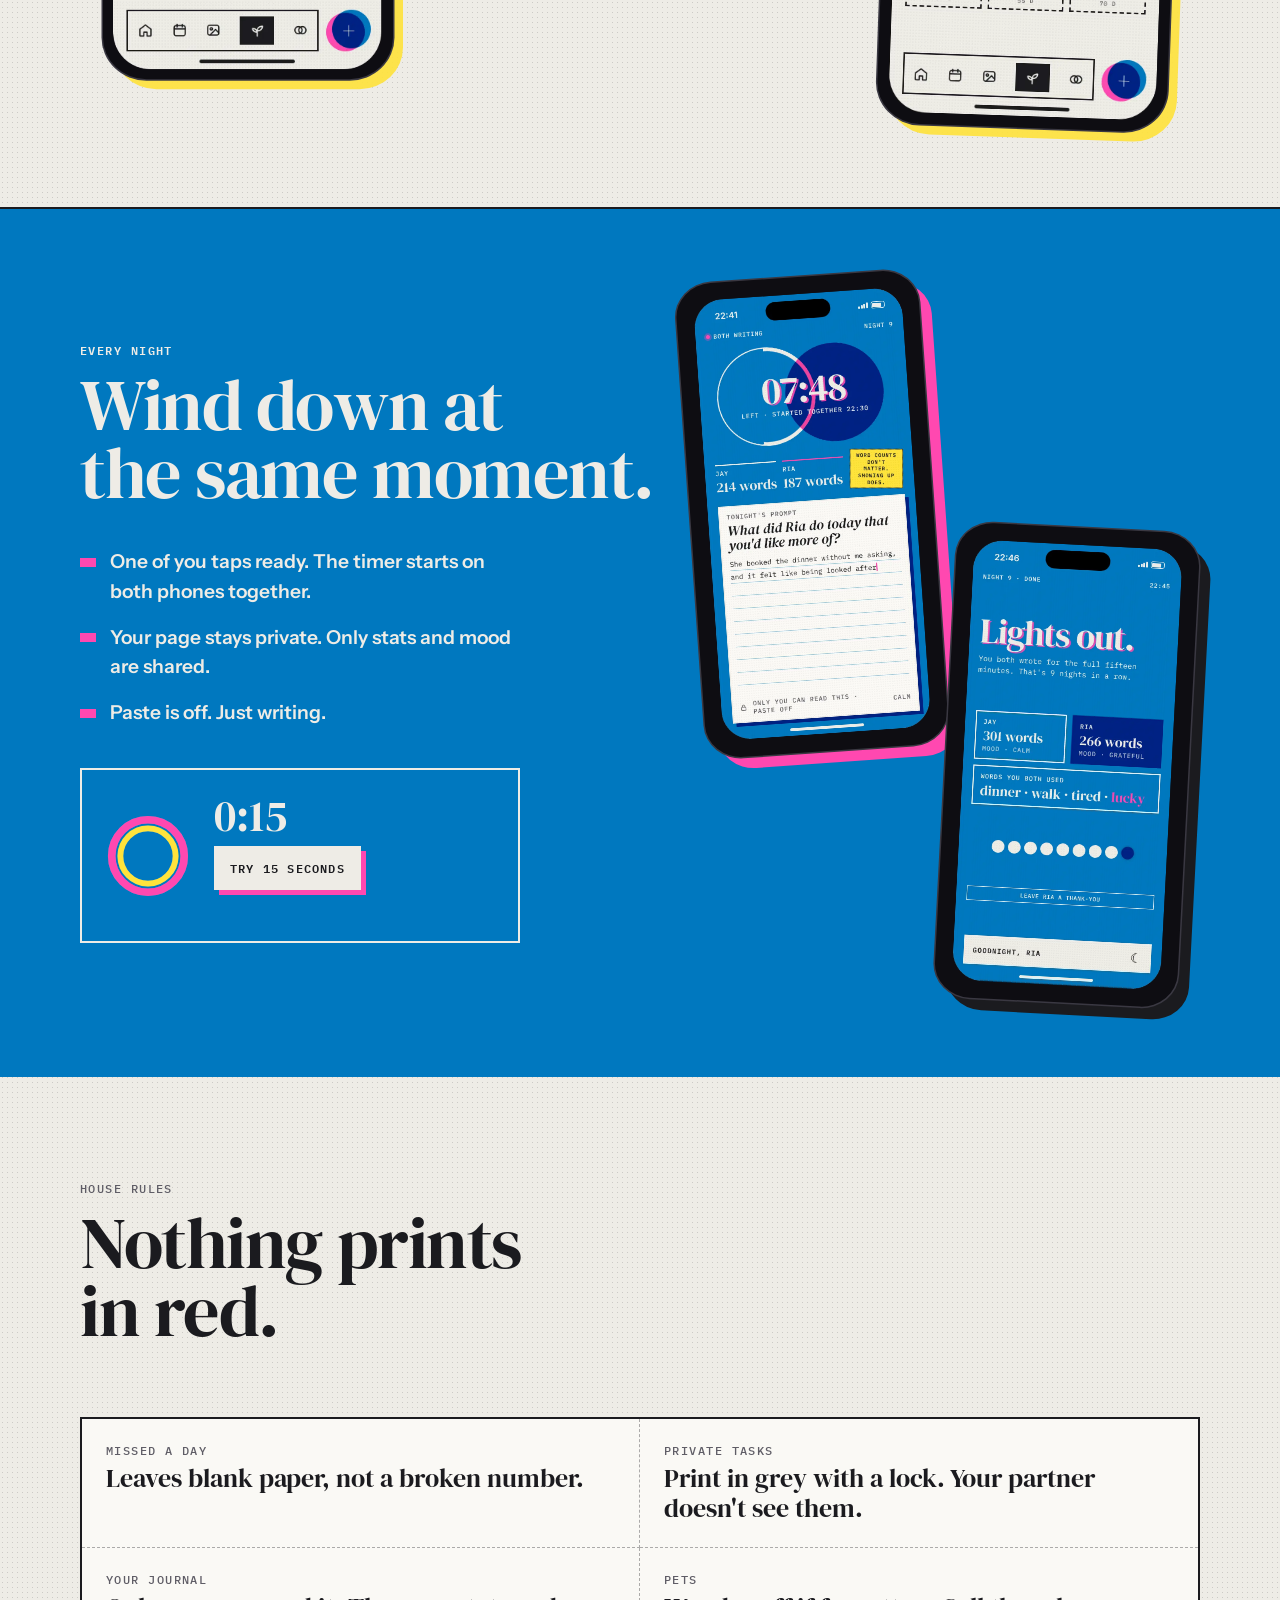
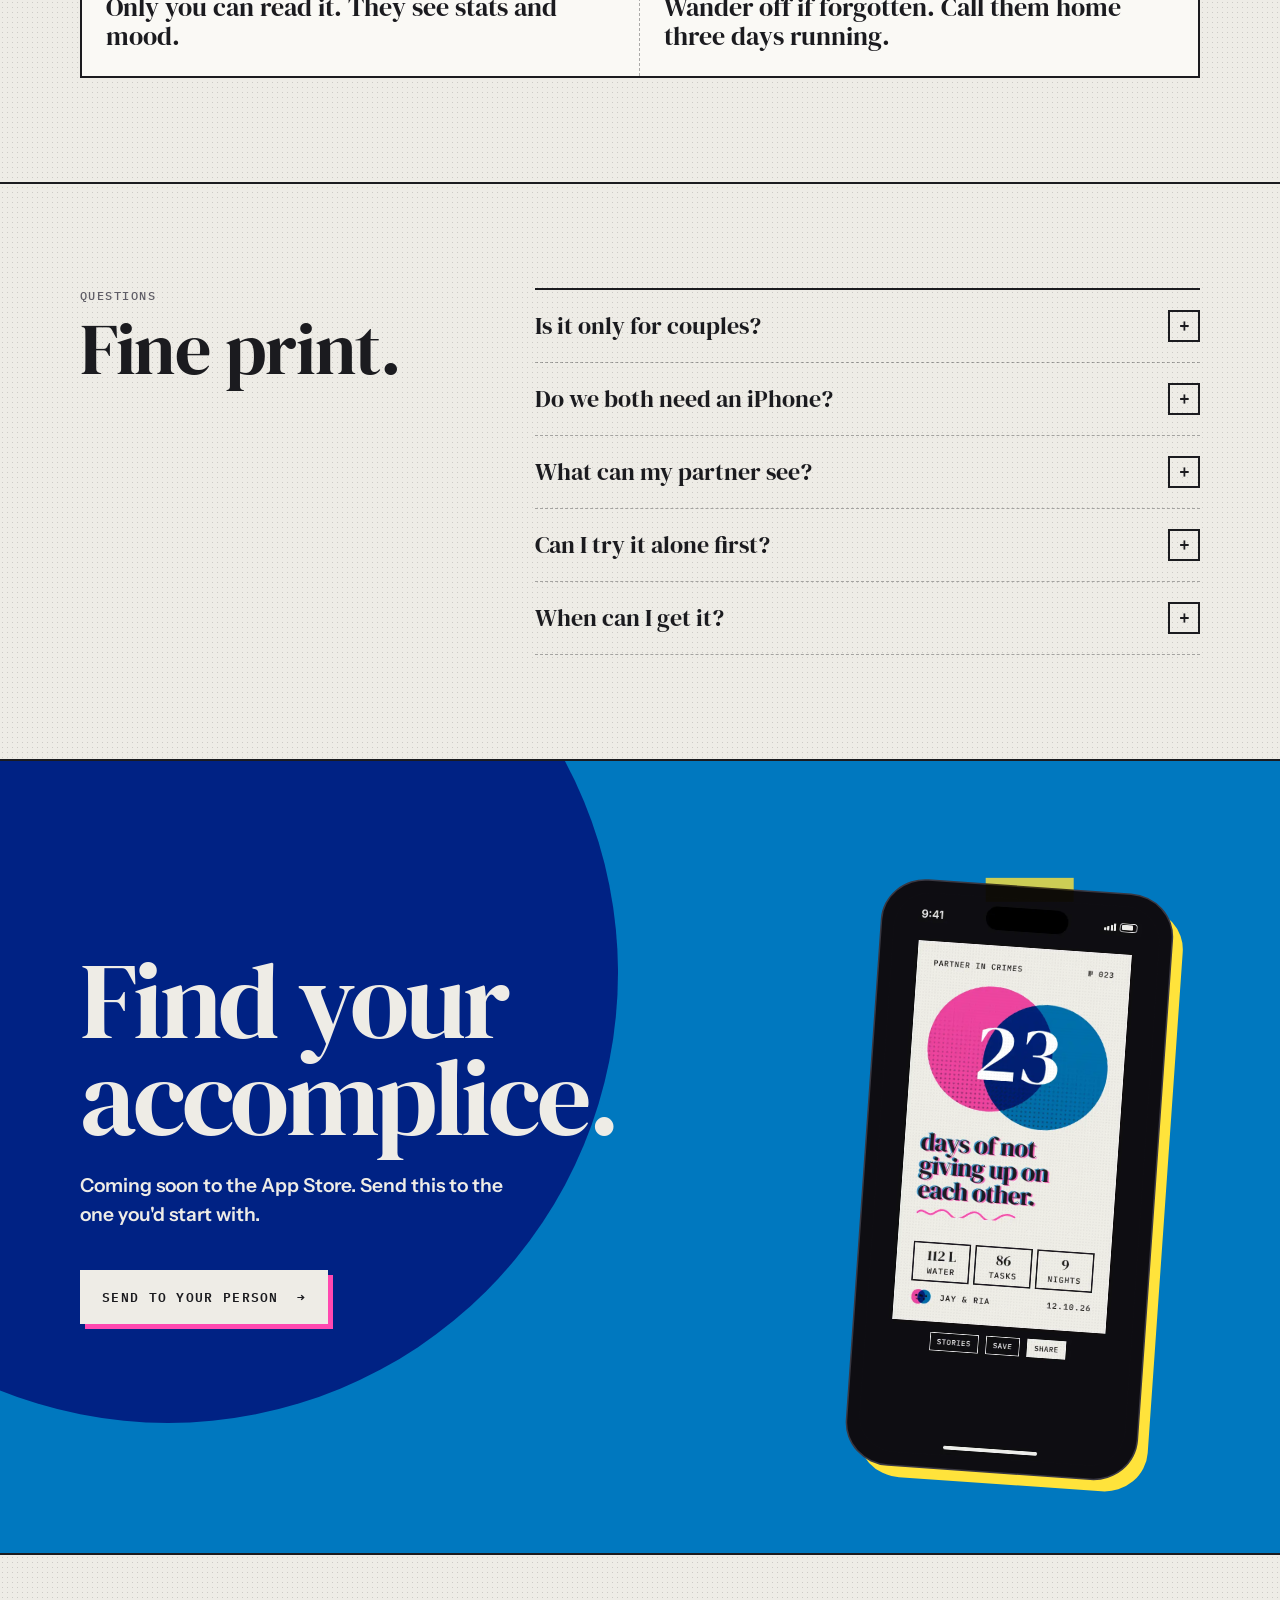
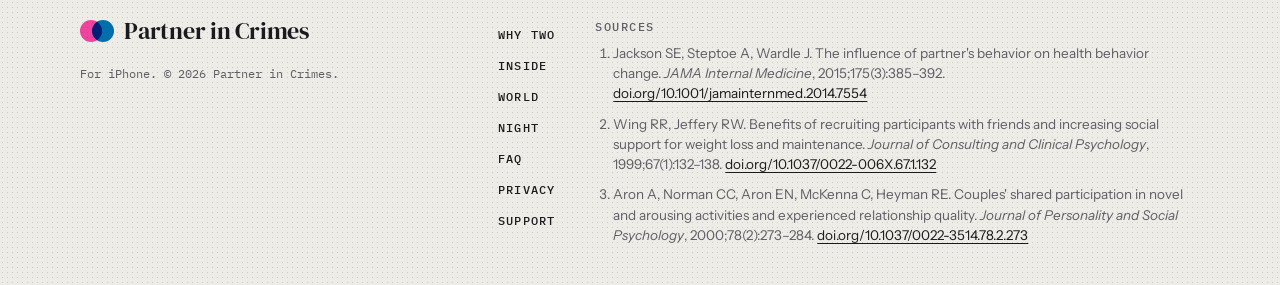
==== commit 8cc176eb: "Keep both hero screens in the same mode Sets the dark sources inline before first paint when a theme" ====
--- a/index.html
+++ b/index.html
@@ -22,7 +22,7 @@
 <link rel="preconnect" href="https://fonts.googleapis.com">
 <link rel="preconnect" href="https://fonts.gstatic.com" crossorigin>
 <link rel="stylesheet" href="https://fonts.googleapis.com/css2?family=DM+Serif+Display:ital@0;1&family=IBM+Plex+Mono:wght@400;500;600&family=Instrument+Sans:wght@400;600&display=swap">
-<link rel="stylesheet" href="styles.css">
+<link rel="stylesheet" href="styles.css?v=6681944a">
 <script>try{var t=localStorage.getItem('pic-theme');if(t==='light'||t==='dark')document.documentElement.dataset.theme=t}catch(e){}</script>
 <script type="application/ld+json">
 {"@context":"https://schema.org","@type":"SoftwareApplication","name":"Partner in Crimes","operatingSystem":"iOS 17 or later","applicationCategory":"LifestyleApplication","description":"An iPhone app for two people building habits together."}
@@ -219,6 +219,7 @@
           <img src="img/home.webp" alt="Home screen: Jay's and Ria's tasks overlap in the middle, with shared water, today's list, a trip countdown, Biscuit the dog and tonight's wind-down" width="722" height="1522" fetchpriority="high">
         </picture>
       </figure>
+      <script>(function(){var t=document.documentElement.dataset.theme;if(!t)return;document.querySelectorAll('[data-dark-src]').forEach(function(s){s.media=t==='dark'?'all':'not all'})})()</script>
       <div class="hnote" aria-hidden="true">
         <svg class="hnote__blob"><use href="#blob2"/></svg>
         <div><span class="hnote__lab">Nudge from Ria · 14:06</span><b>Sip something, you raisin.</b></div>
@@ -454,6 +455,6 @@
   </div>
 </footer>
 
-<script src="main.js" defer></script>
+<script src="main.js?v=6681944a" defer></script>
 </body>
 </html>
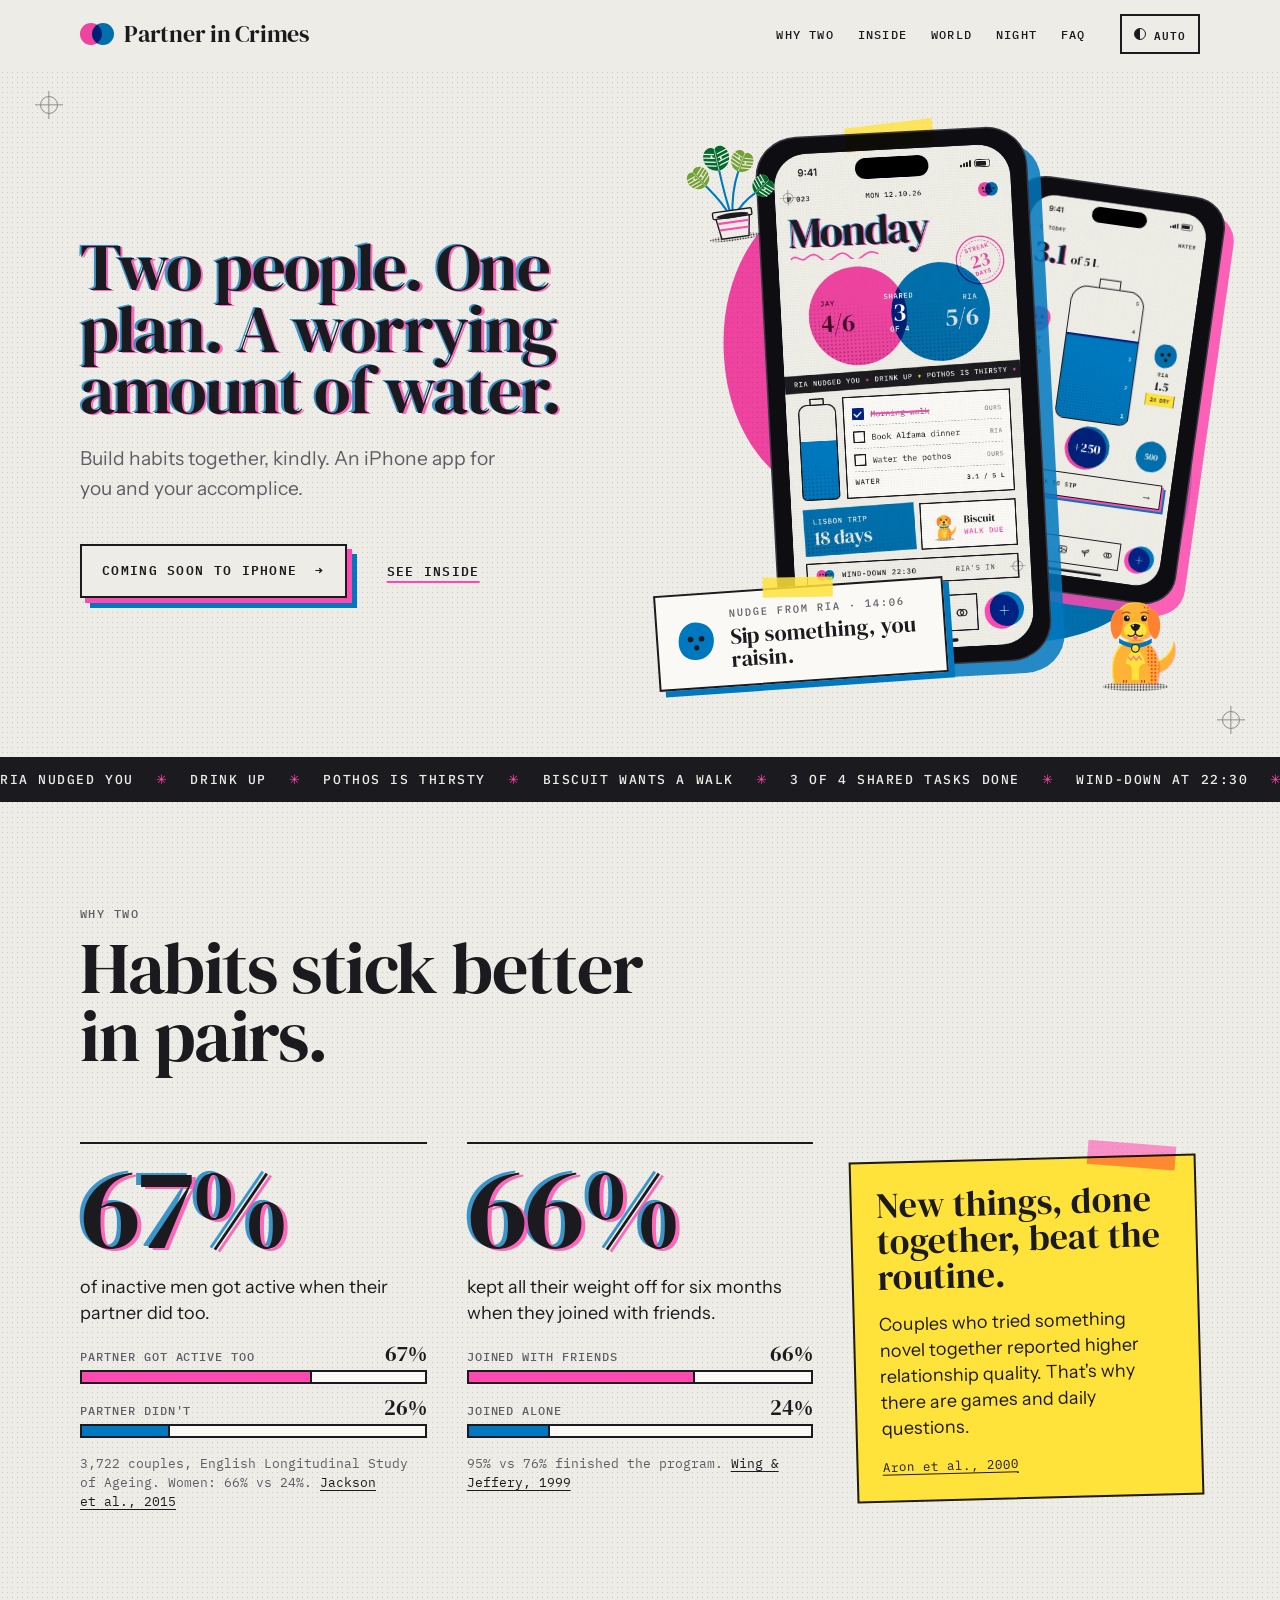
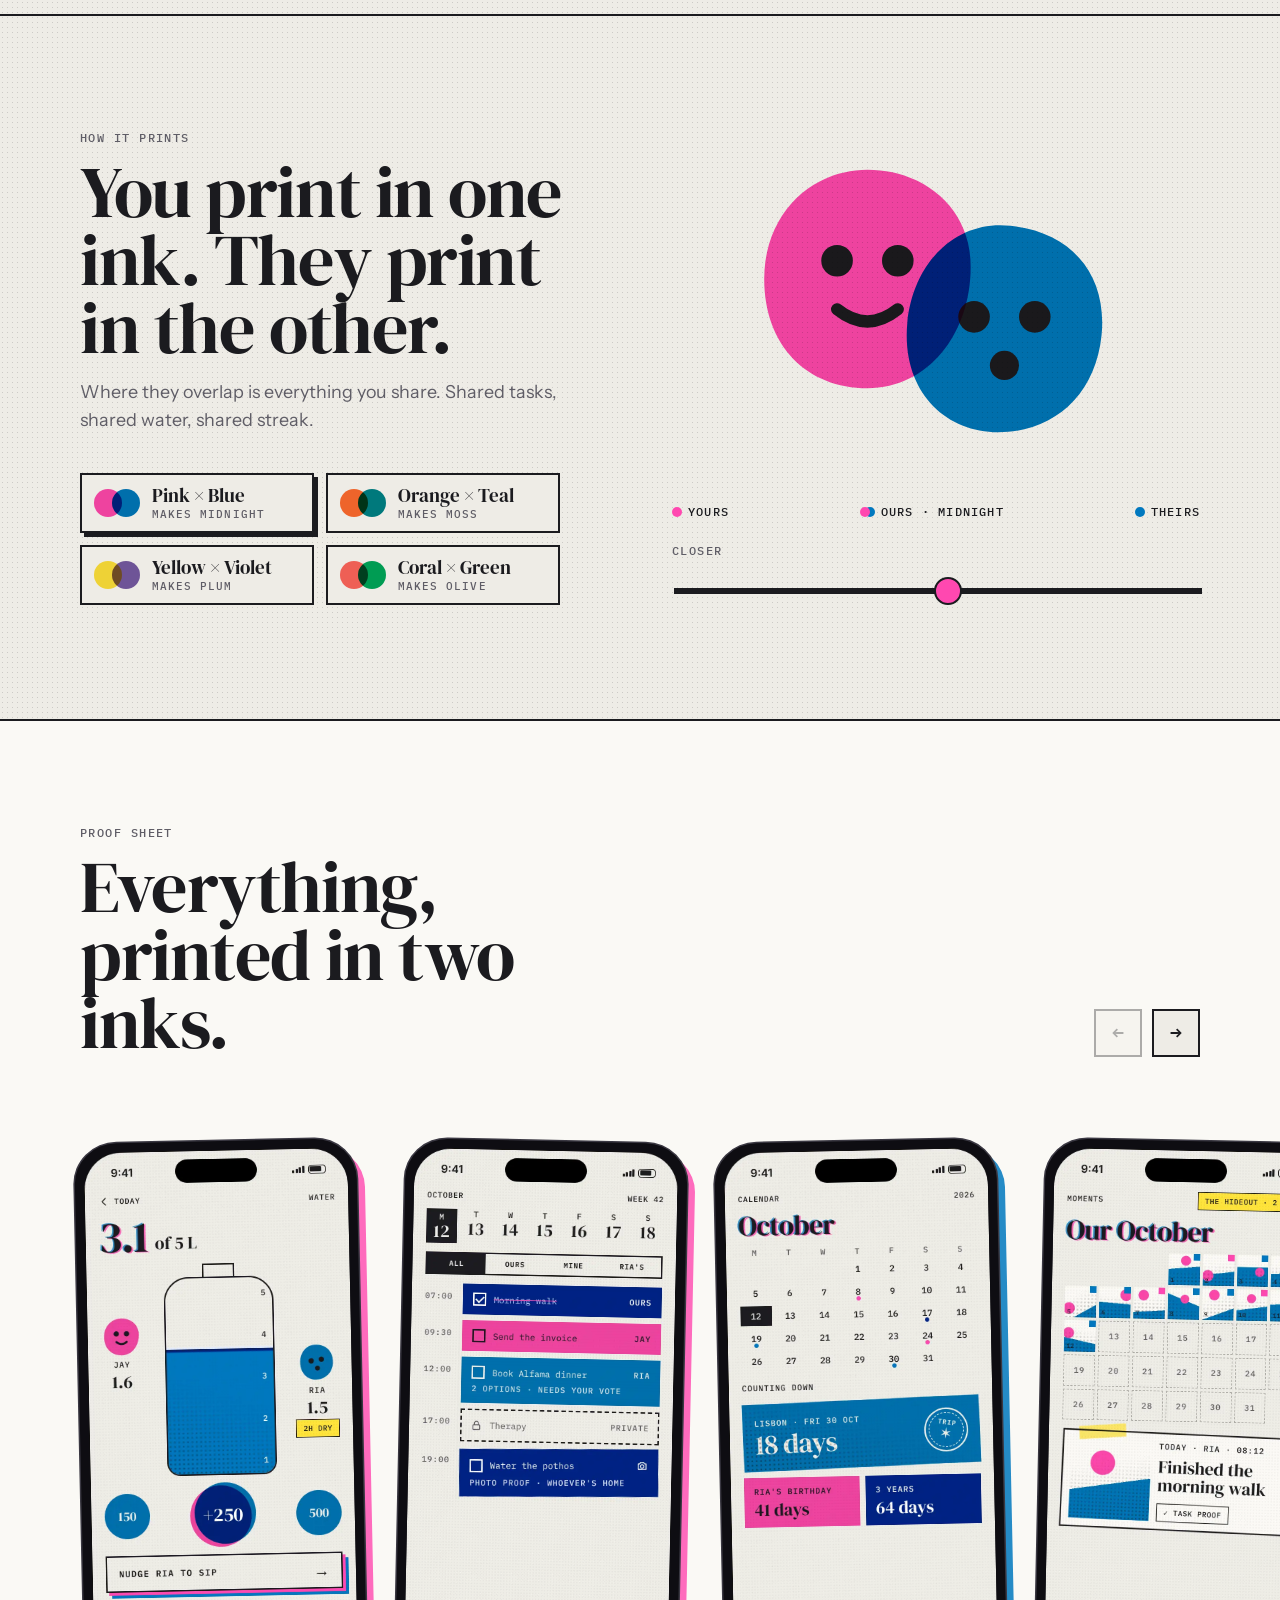
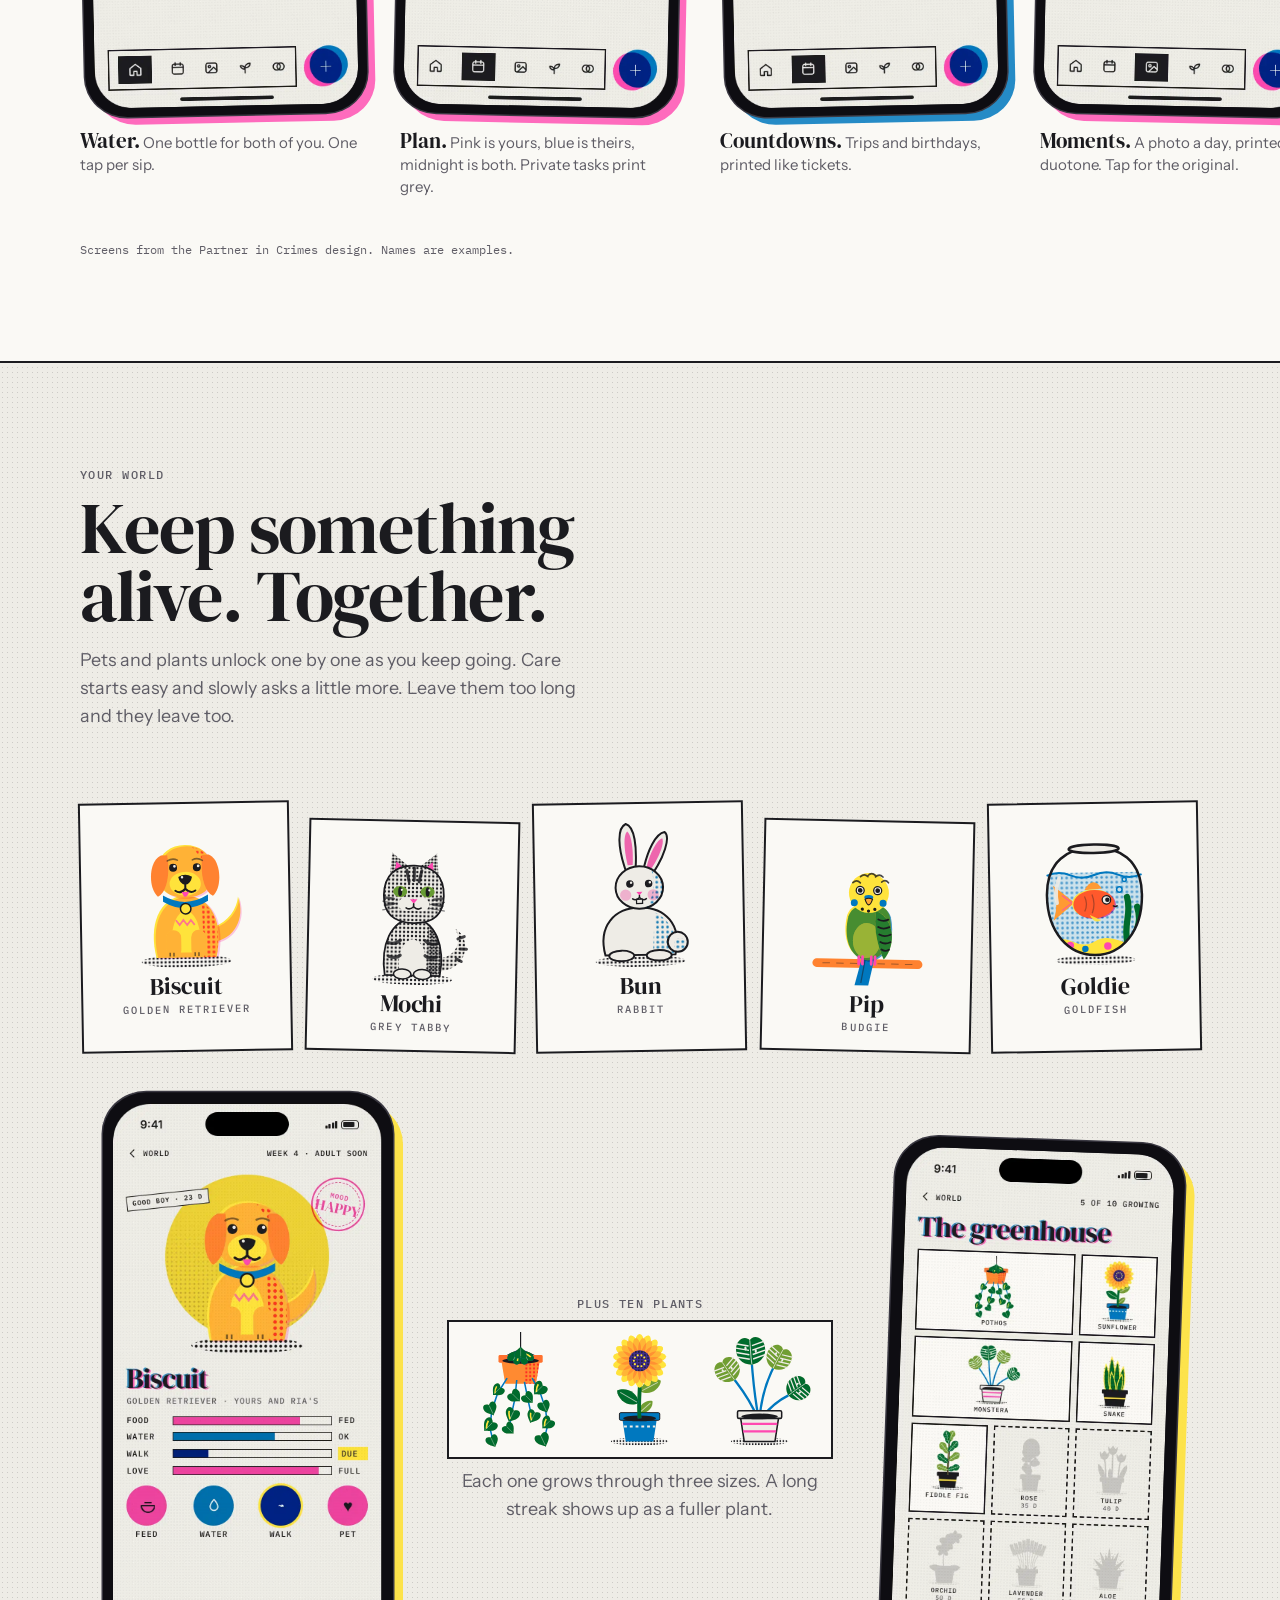
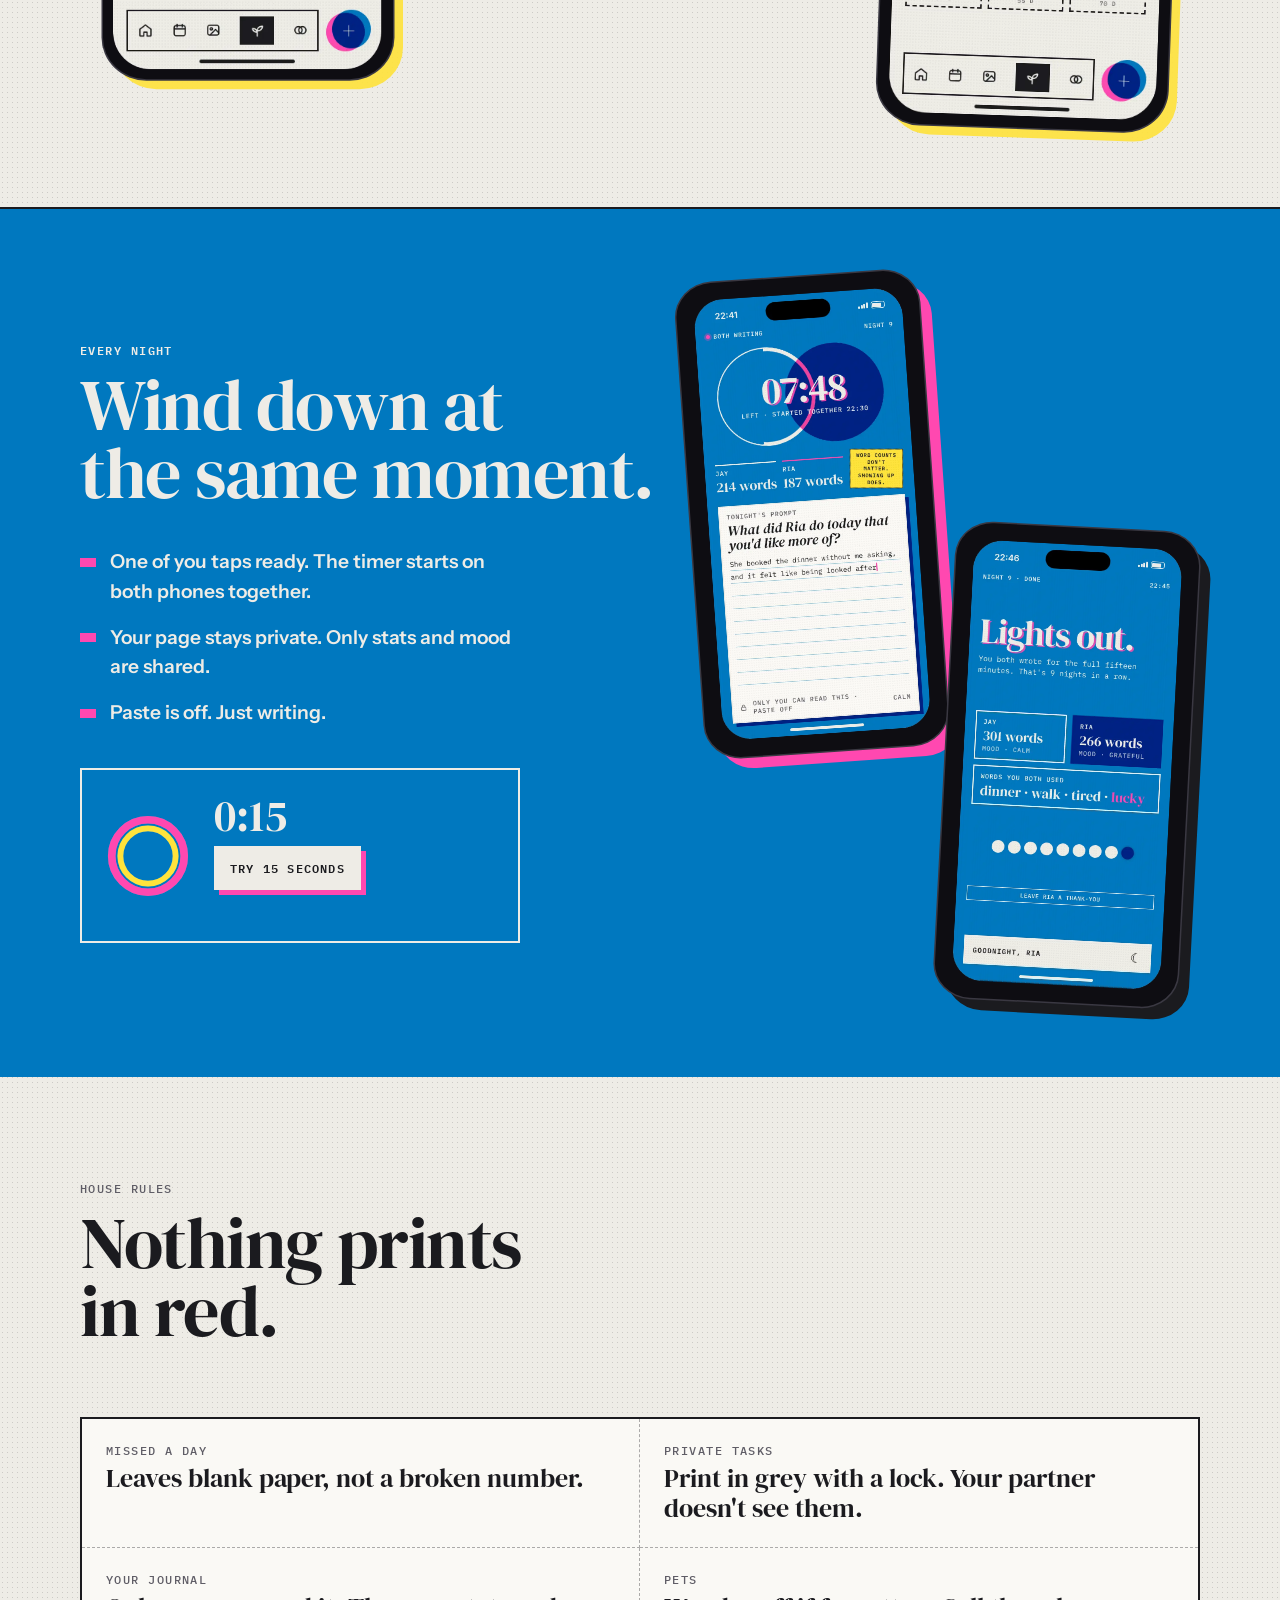
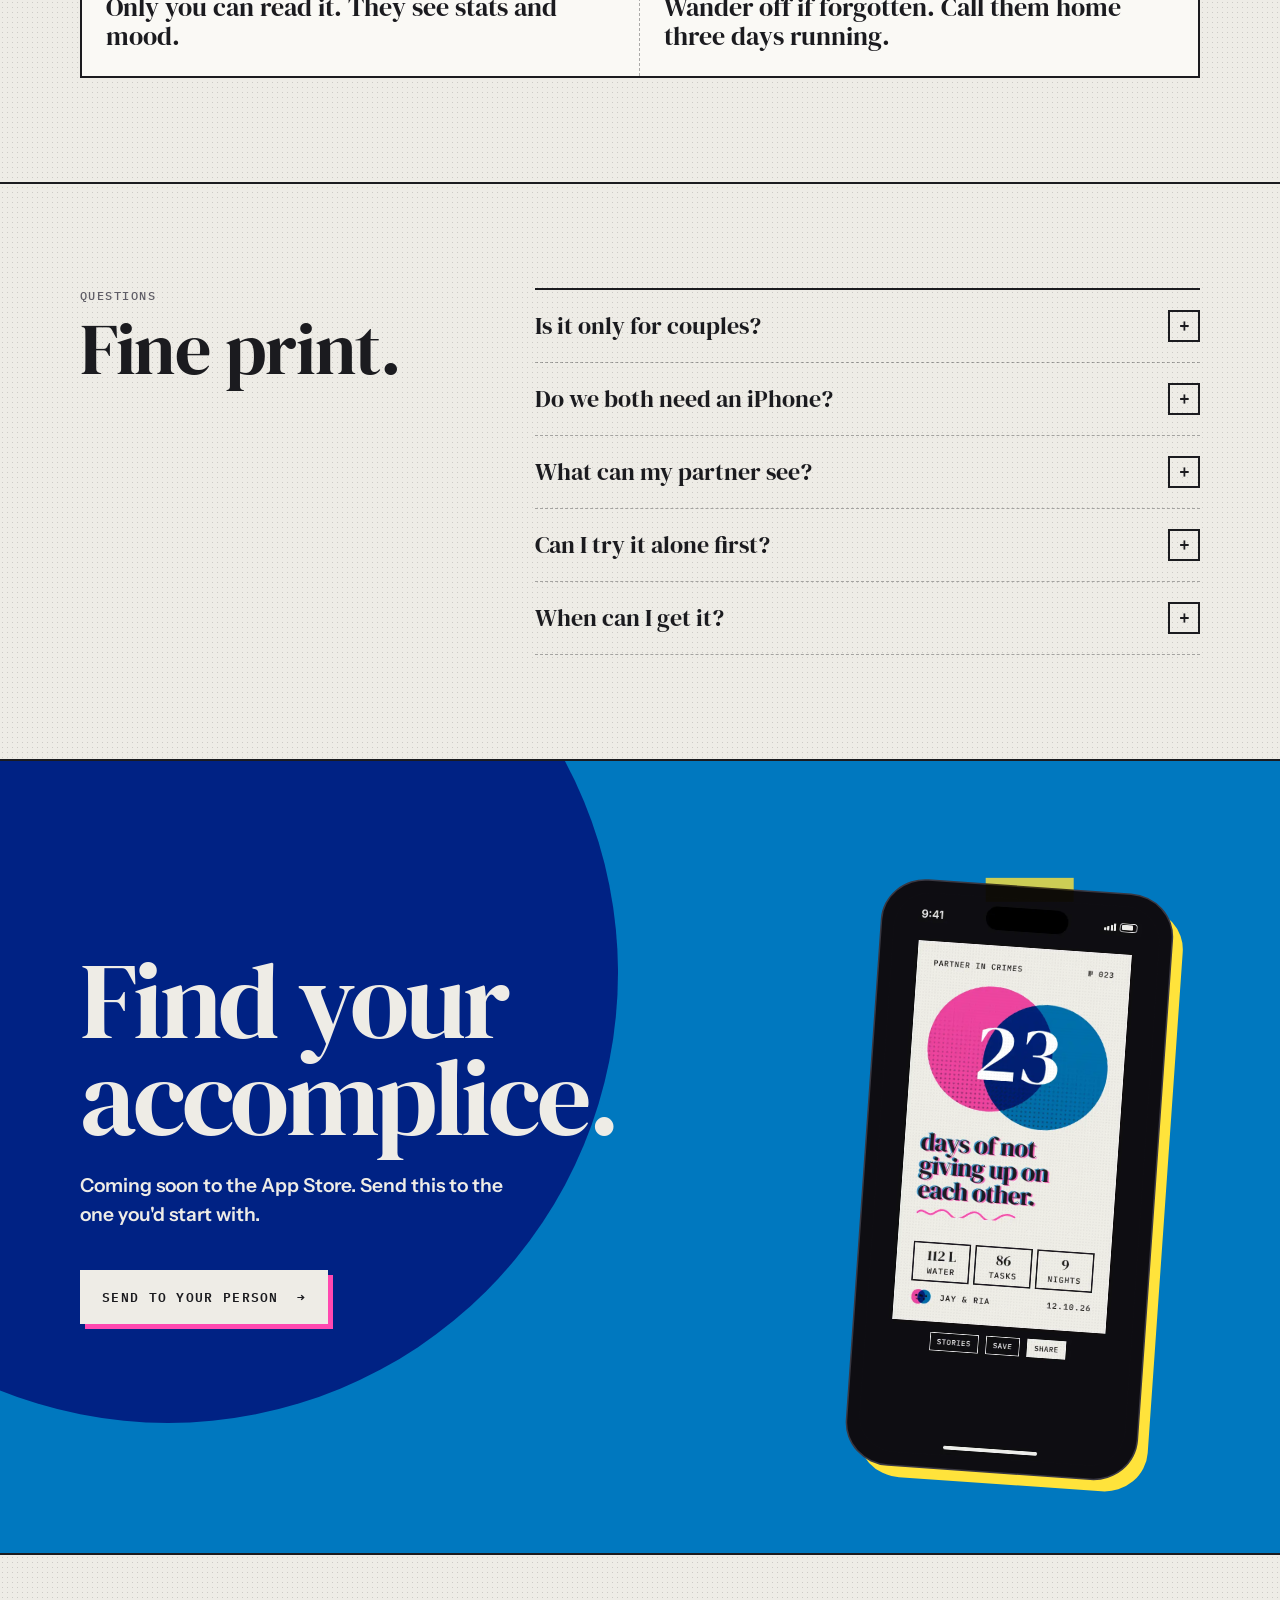
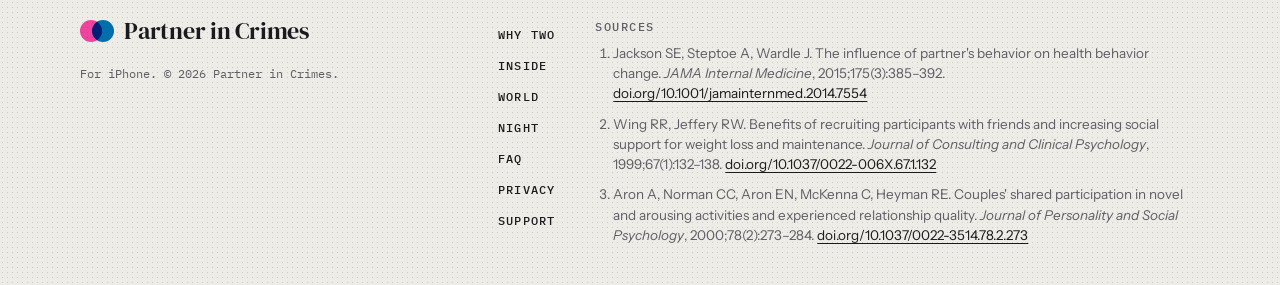
==== commit 8133fc0c: "Remove the issue number line from the hero Co-Authored-By: Claude Opus 5.5 (1M context) <noreply@ant" ====
--- a/index.html
+++ b/index.html
@@ -22,7 +22,7 @@
 <link rel="preconnect" href="https://fonts.googleapis.com">
 <link rel="preconnect" href="https://fonts.gstatic.com" crossorigin>
 <link rel="stylesheet" href="https://fonts.googleapis.com/css2?family=DM+Serif+Display:ital@0;1&family=IBM+Plex+Mono:wght@400;500;600&family=Instrument+Sans:wght@400;600&display=swap">
-<link rel="stylesheet" href="styles.css?v=6681944a">
+<link rel="stylesheet" href="styles.css?v=662350d4">
 <script>try{var t=localStorage.getItem('pic-theme');if(t==='light'||t==='dark')document.documentElement.dataset.theme=t}catch(e){}</script>
 <script type="application/ld+json">
 {"@context":"https://schema.org","@type":"SoftwareApplication","name":"Partner in Crimes","operatingSystem":"iOS 17 or later","applicationCategory":"LifestyleApplication","description":"An iPhone app for two people building habits together."}
@@ -195,7 +195,6 @@
   <span class="reg reg--tl" aria-hidden="true"></span><span class="reg reg--br" aria-hidden="true"></span>
   <div class="wrap hero__grid">
     <div class="hero__copy">
-      <p class="meta"><span>Issue № 001</span><span>For two</span></p>
       <h1 class="hero__title mis" id="hero-title">Two people. One plan. A&nbsp;worrying amount of&nbsp;water.</h1>
       <p class="hero__lede">Build habits together, kindly. An iPhone app for you and your accomplice.</p>
       <div class="hero__actions">
@@ -455,6 +454,6 @@
   </div>
 </footer>
 
-<script src="main.js?v=6681944a" defer></script>
+<script src="main.js?v=662350d4" defer></script>
 </body>
 </html>
--- a/styles.css
+++ b/styles.css
@@ -309,7 +309,6 @@
   .hero__lede{font-size:16px;margin-bottom:var(--s4)}
   .hero__actions{flex-wrap:nowrap;gap:var(--s4)}
   .hero__actions .btn{min-height:48px;padding:0 14px;font-size:12px;gap:10px}
-  .hero .meta{display:none}
   .hero__art{min-height:0;padding:var(--s4) 0 var(--s3)}
   .hero__blob{width:62vw;height:62vw}
   .hero__art{--pw:min(44vw,210px)}
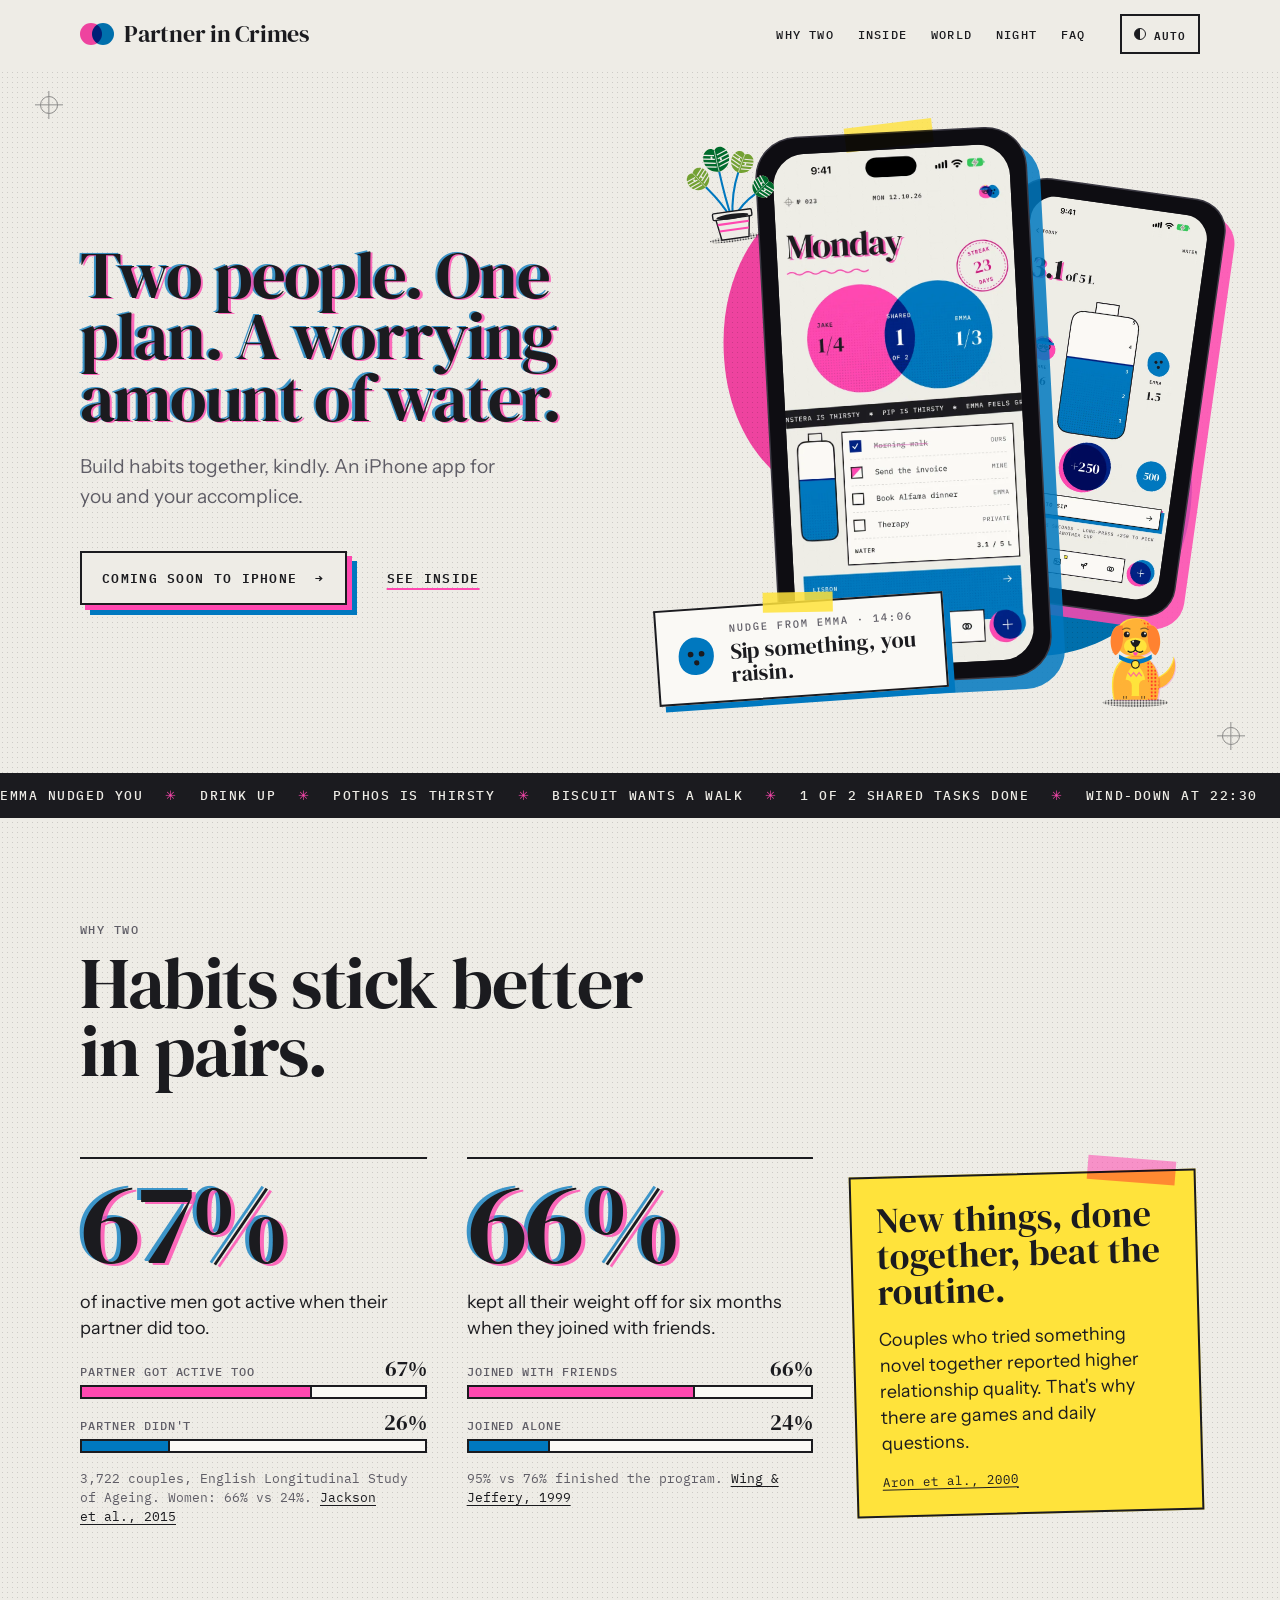
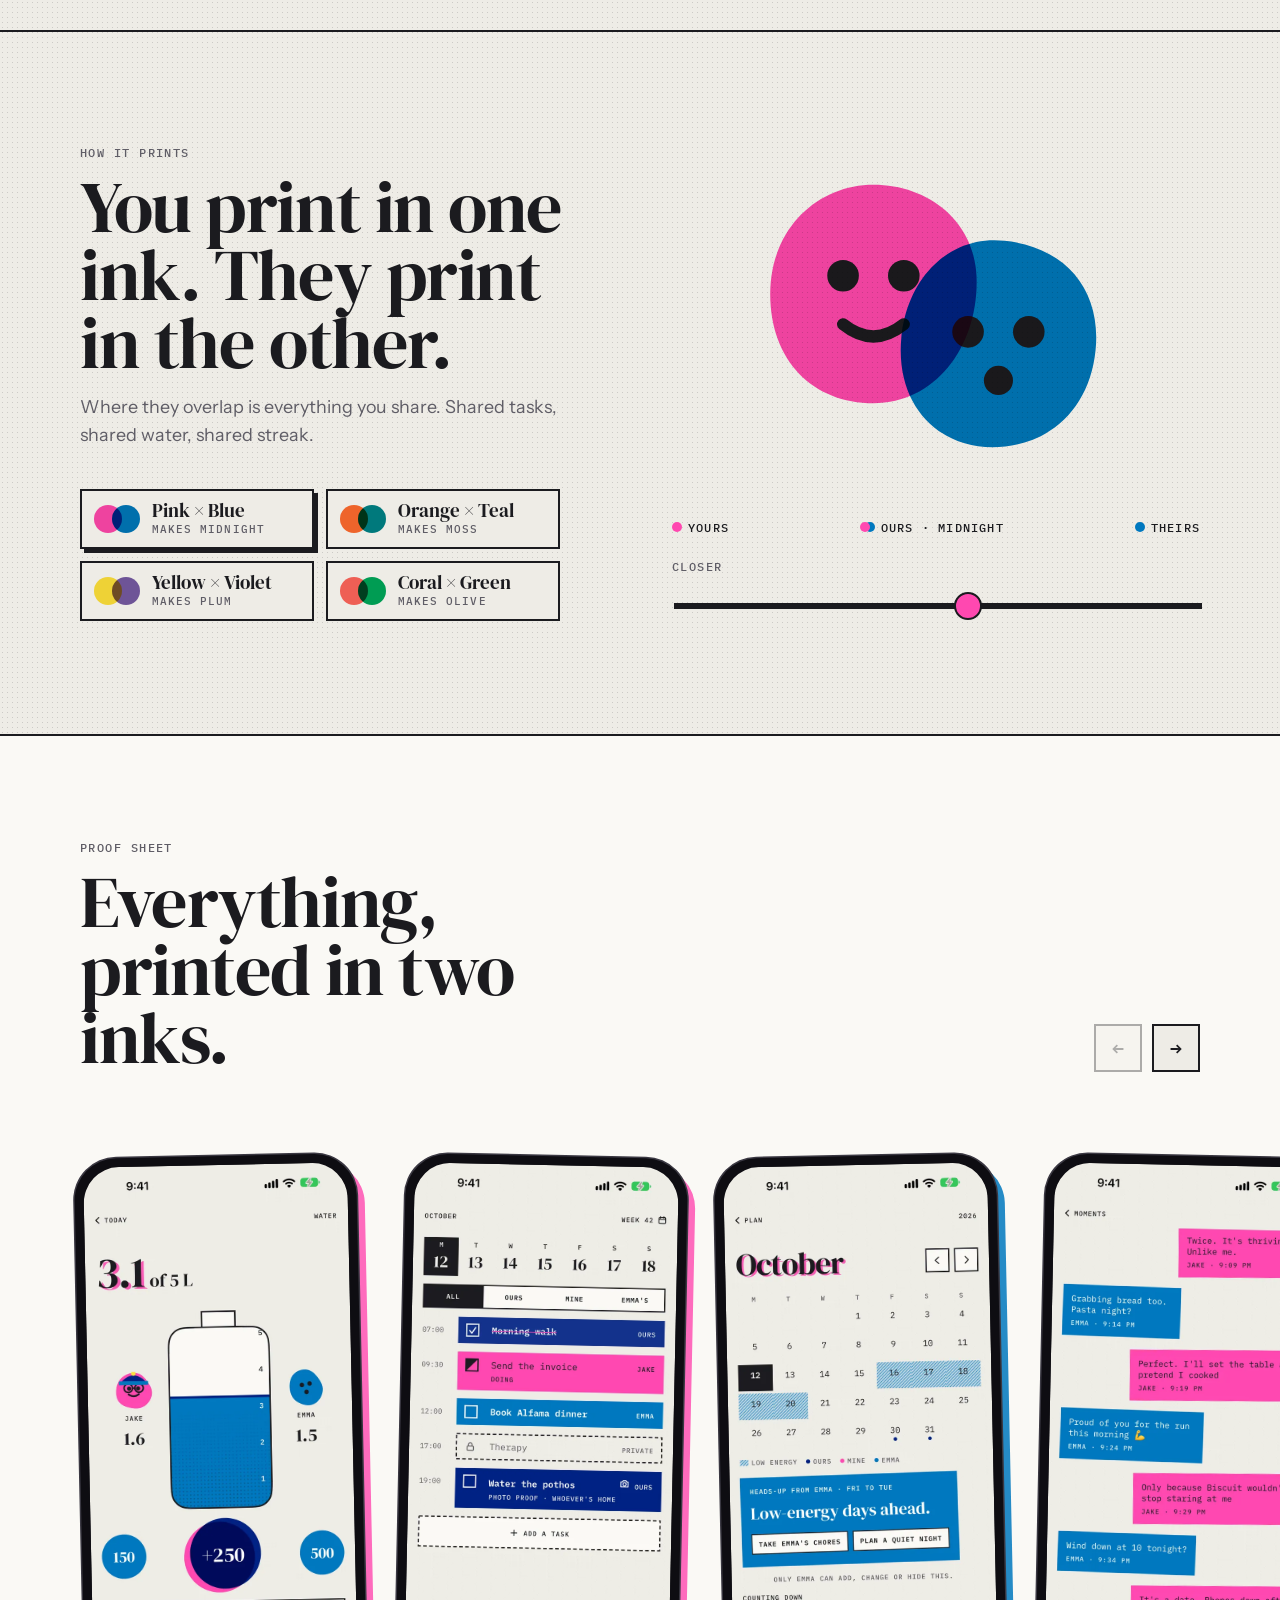
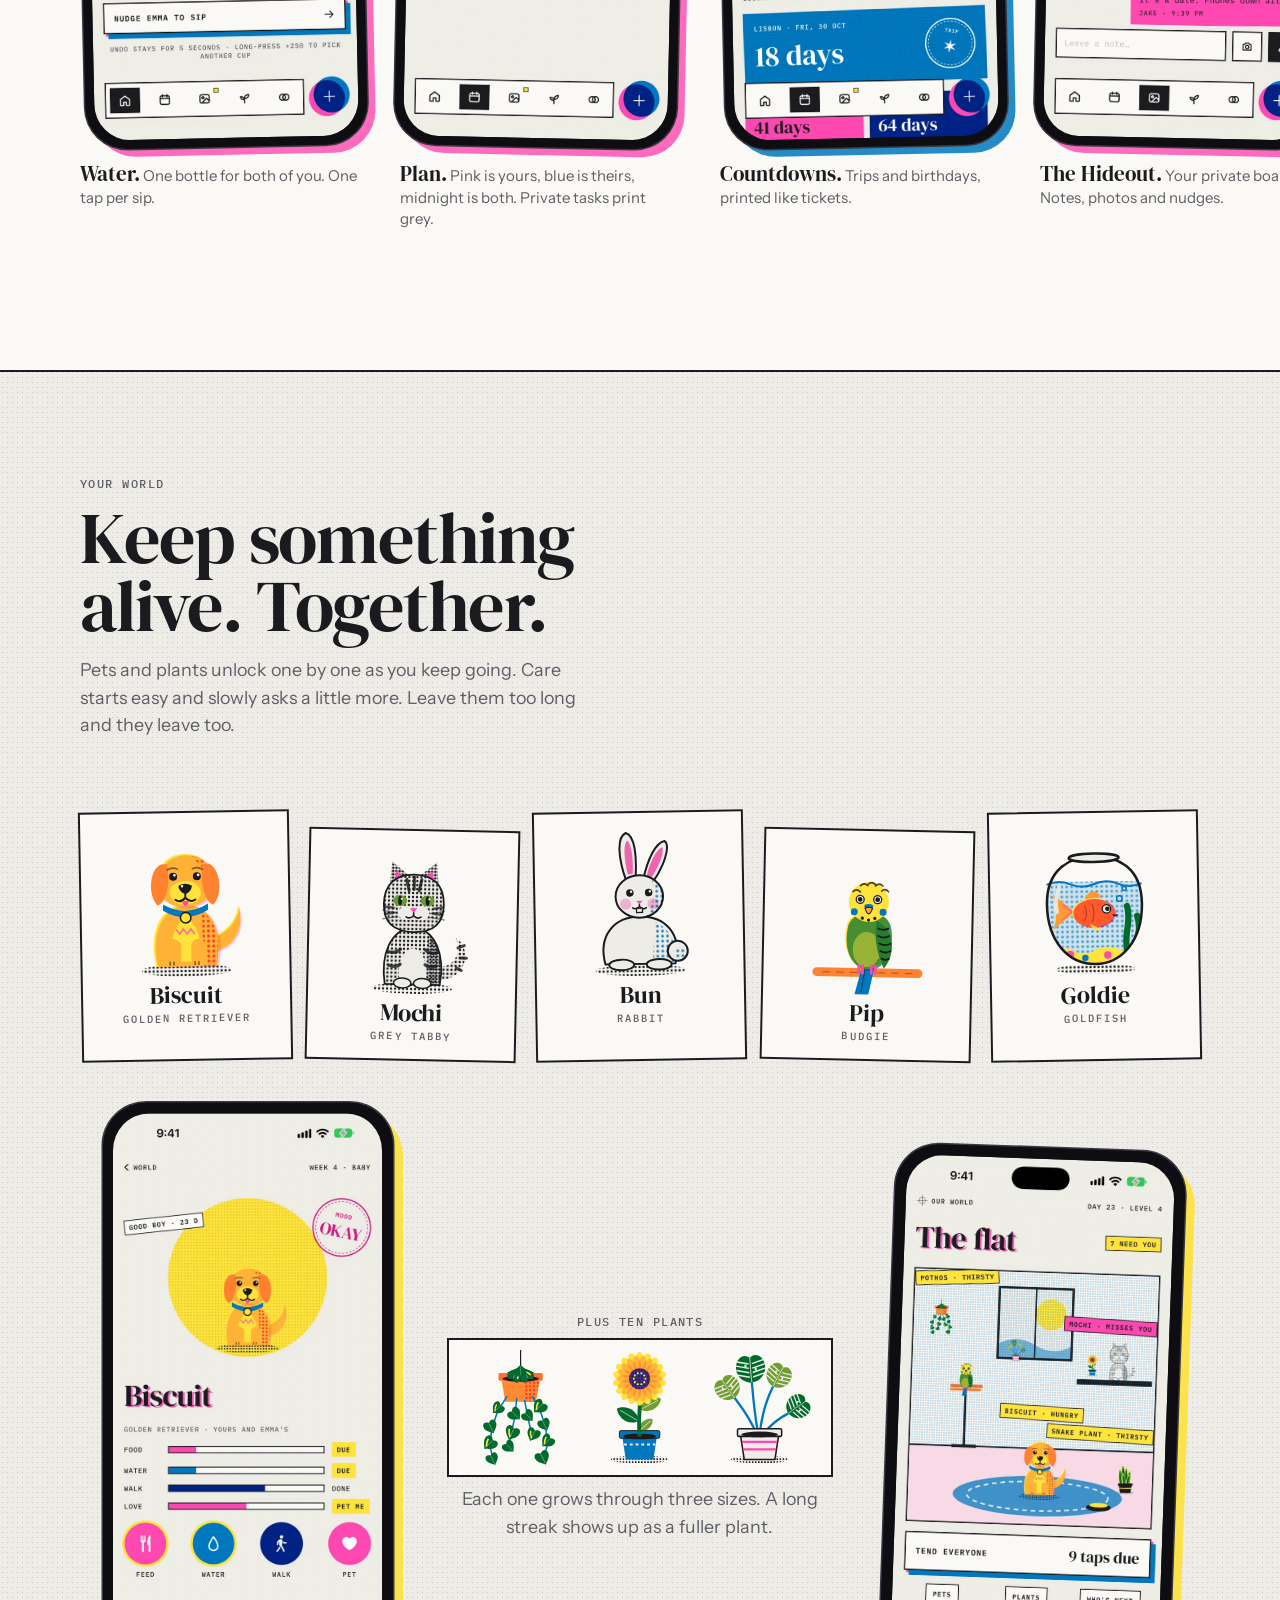
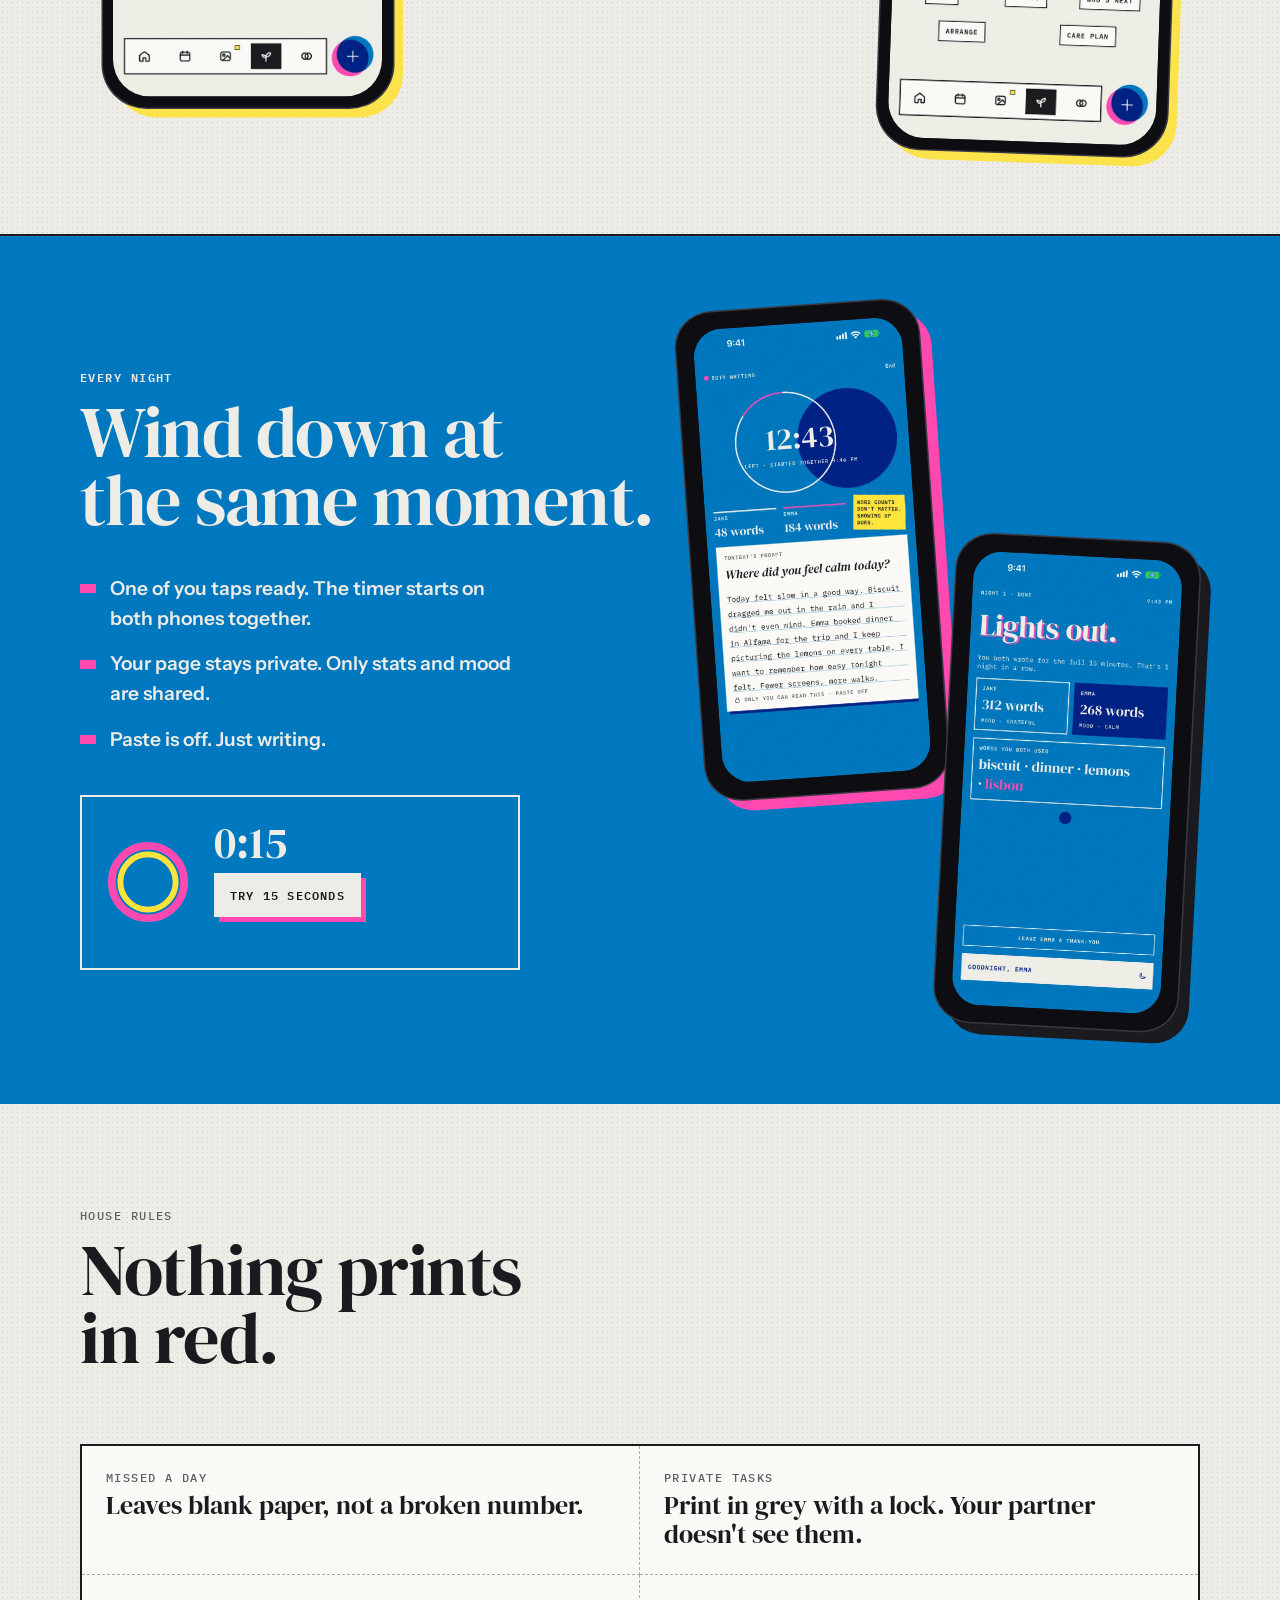
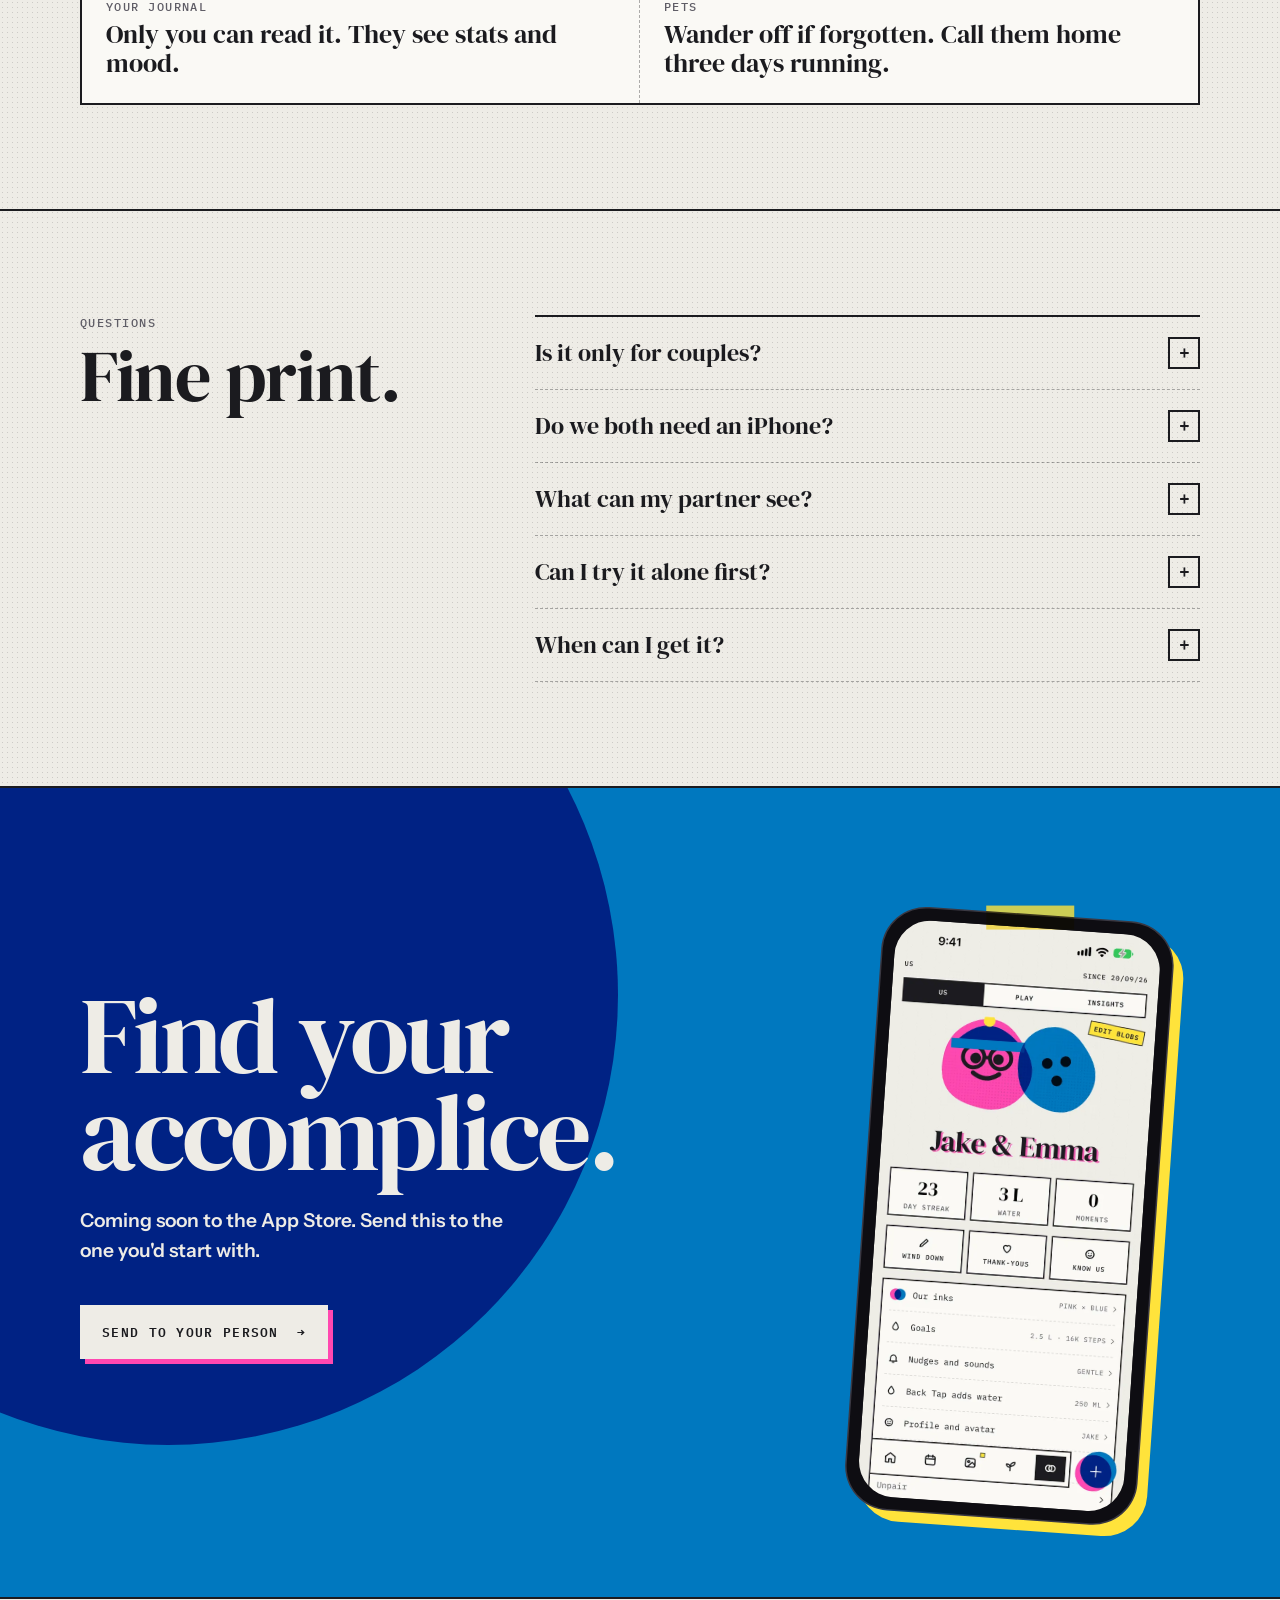
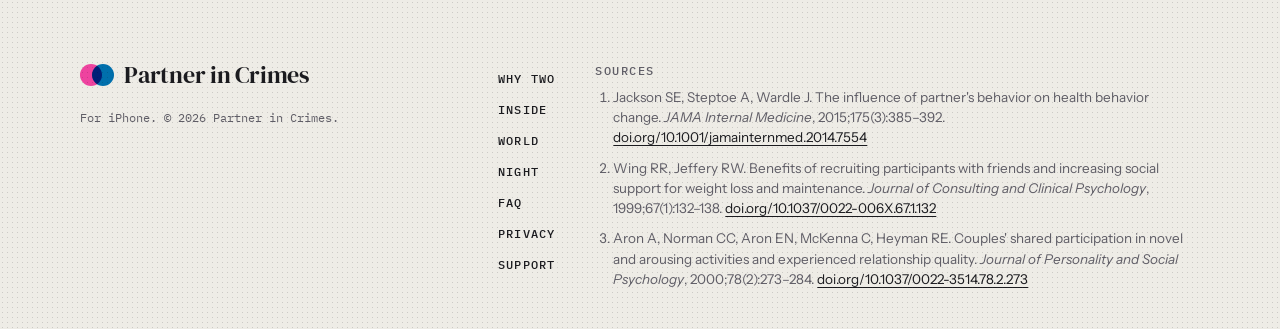
==== commit fe25c0f0: "Use real app screenshots Replaces the mock screens with real app captures (Jake & Emma), drops the '" ====
--- a/index.html
+++ b/index.html
@@ -22,7 +22,7 @@
 <link rel="preconnect" href="https://fonts.googleapis.com">
 <link rel="preconnect" href="https://fonts.gstatic.com" crossorigin>
 <link rel="stylesheet" href="https://fonts.googleapis.com/css2?family=DM+Serif+Display:ital@0;1&family=IBM+Plex+Mono:wght@400;500;600&family=Instrument+Sans:wght@400;600&display=swap">
-<link rel="stylesheet" href="styles.css?v=662350d4">
+<link rel="stylesheet" href="styles.css?v=6be5bd44">
 <script>try{var t=localStorage.getItem('pic-theme');if(t==='light'||t==='dark')document.documentElement.dataset.theme=t}catch(e){}</script>
 <script type="application/ld+json">
 {"@context":"https://schema.org","@type":"SoftwareApplication","name":"Partner in Crimes","operatingSystem":"iOS 17 or later","applicationCategory":"LifestyleApplication","description":"An iPhone app for two people building habits together."}
@@ -206,22 +206,15 @@
       <svg class="hero__blob hero__blob--a" aria-hidden="true"><use href="#blob1"/></svg>
       <svg class="hero__blob hero__blob--b" aria-hidden="true"><use href="#blob2"/></svg>
       <figure class="phone phone--back">
-        <picture>
-          <source srcset="img/water-dark.webp" media="(prefers-color-scheme: dark)" data-dark-src>
-          <img src="img/water.webp" alt="" width="722" height="1522">
-        </picture>
+        <img src="img/water.webp" alt="" width="660" height="1434">
       </figure>
       <figure class="phone phone--hero">
         <span class="tape" aria-hidden="true"></span>
-        <picture>
-          <source srcset="img/home-dark.webp" media="(prefers-color-scheme: dark)" data-dark-src>
-          <img src="img/home.webp" alt="Home screen: Jay's and Ria's tasks overlap in the middle, with shared water, today's list, a trip countdown, Biscuit the dog and tonight's wind-down" width="722" height="1522" fetchpriority="high">
-        </picture>
+        <img src="img/home.webp" alt="Home screen: Jake's and Emma's tasks overlap in the middle, with shared water, today's list and a Lisbon countdown" width="660" height="1434" fetchpriority="high">
       </figure>
-      <script>(function(){var t=document.documentElement.dataset.theme;if(!t)return;document.querySelectorAll('[data-dark-src]').forEach(function(s){s.media=t==='dark'?'all':'not all'})})()</script>
       <div class="hnote" aria-hidden="true">
         <svg class="hnote__blob"><use href="#blob2"/></svg>
-        <div><span class="hnote__lab">Nudge from Ria · 14:06</span><b>Sip something, you raisin.</b></div>
+        <div><span class="hnote__lab">Nudge from Emma · 14:06</span><b>Sip something, you raisin.</b></div>
       </div>
       <svg class="hero__plant" viewBox="0 0 120 120" aria-hidden="true"><use href="#pl-monstera"/></svg>
       <svg class="hero__pet" viewBox="0 0 120 120" aria-hidden="true"><use href="#pet-dog"/></svg>
@@ -230,7 +223,7 @@
 </section>
 
 <div class="ticker" aria-hidden="true"><div class="ticker__track" data-ticker>
-  <span>Ria nudged you</span><span>Drink up</span><span>Pothos is thirsty</span><span>Biscuit wants a walk</span><span>3 of 4 shared tasks done</span><span>Wind-down at 22:30</span>
+  <span>Emma nudged you</span><span>Drink up</span><span>Pothos is thirsty</span><span>Biscuit wants a walk</span><span>1 of 2 shared tasks done</span><span>Wind-down at 22:30</span>
 </div></div>
 
 <!-- WHY -->
@@ -308,18 +301,12 @@
     </header>
   </div>
   <div class="rail" data-rail tabindex="0" role="region" aria-label="App screens, scroll sideways">
-    <figure class="shot"><div class="phone"><img src="img/water.webp" alt="Water screen: a solid blue bottle filling to 3.1 of 5 litres, with each partner's amount" width="722" height="1522" loading="lazy"></div><figcaption><b>Water.</b> One bottle for both of you. One tap per sip.</figcaption></figure>
-    <figure class="shot"><div class="phone"><img src="img/plan.webp" alt="Day plan: a printed timetable of tasks coloured by whose they are" width="722" height="1522" loading="lazy"></div><figcaption><b>Plan.</b> Pink is yours, blue is theirs, midnight is both. Private tasks print grey.</figcaption></figure>
-    <figure class="shot"><div class="phone"><img src="img/calendar.webp" alt="Calendar with countdown tickets for a trip and a birthday" width="722" height="1522" loading="lazy"></div><figcaption><b>Countdowns.</b> Trips and birthdays, printed like tickets.</figcaption></figure>
-    <figure class="shot"><div class="phone"><img src="img/photos.webp" alt="Photo calendar with one small duotone photo per day" width="722" height="1522" loading="lazy"></div><figcaption><b>Moments.</b> A photo a day, printed as a duotone. Tap for the original.</figcaption></figure>
-    <figure class="shot"><div class="phone"><img src="img/hideout.webp" alt="The Hideout: a message board of notes in each partner's ink" width="722" height="1522" loading="lazy"></div><figcaption><b>The Hideout.</b> Your private board. Notes, photos and nudges.</figcaption></figure>
-    <figure class="shot"><div class="phone"><img src="img/flat.webp" alt="The flat: a printed room with a dog, a cat, a bird and plants" width="722" height="1522" loading="lazy"></div><figcaption><b>The flat.</b> Everyone you're keeping alive, in one room.</figcaption></figure>
-    <figure class="shot"><div class="phone"><img src="img/games.webp" alt="Games: scores in each partner's ink and a list of quick games" width="722" height="1522" loading="lazy"></div><figcaption><b>Games.</b> Quick ones, scored in your inks.</figcaption></figure>
-    <figure class="shot"><div class="phone"><img src="img/draw.webp" alt="Drawing board: one shared sheet with a heart and a squiggle" width="722" height="1522" loading="lazy"></div><figcaption><b>Drawing board.</b> One shared sheet a day.</figcaption></figure>
-    <figure class="shot"><div class="phone"><img src="img/know.webp" alt="Get to know you: a question card with answer choices" width="722" height="1522" loading="lazy"></div><figcaption><b>Get to know you.</b> A score in percent, never a grade.</figcaption></figure>
-    <figure class="shot"><div class="phone"><img src="img/activity.webp" alt="Activity: two overlapping step rings with a shared total" width="722" height="1522" loading="lazy"></div><figcaption><b>Steps.</b> Two rings. The overlap is the shared part.</figcaption></figure>
-  </div>
-  <div class="wrap"><p class="note-small">Screens from the Partner in Crimes design. Names are examples.</p></div>
+    <figure class="shot"><div class="phone"><img src="img/water.webp" alt="Water screen: a solid blue bottle filling to 3.1 of 5 litres, with Jake's and Emma's amounts" width="660" height="1434" loading="lazy"></div><figcaption><b>Water.</b> One bottle for both of you. One tap per sip.</figcaption></figure>
+    <figure class="shot"><div class="phone"><img src="img/plan.webp" alt="Day plan: a timetable of tasks coloured by whose they are, with a private one in grey" width="660" height="1434" loading="lazy"></div><figcaption><b>Plan.</b> Pink is yours, blue is theirs, midnight is both. Private tasks print grey.</figcaption></figure>
+    <figure class="shot"><div class="phone"><img src="img/calendar.webp" alt="October calendar with a heads-up from Emma and a Lisbon countdown ticket" width="660" height="1434" loading="lazy"></div><figcaption><b>Countdowns.</b> Trips and birthdays, printed like tickets.</figcaption></figure>
+    <figure class="shot"><div class="phone"><img src="img/hideout.webp" alt="The Hideout: notes from Jake in pink and Emma in blue" width="660" height="1434" loading="lazy"></div><figcaption><b>The Hideout.</b> Your private board. Notes, photos and nudges.</figcaption></figure>
+    <figure class="shot"><div class="phone"><img src="img/thanks.webp" alt="Thank-you wall: sticky notes Jake and Emma left each other" width="660" height="1434" loading="lazy"></div><figcaption><b>Thank-you wall.</b> Small thanks, pinned where they'll see them.</figcaption></figure>
+  </div>
 </section>
 
 <!-- WORLD -->
@@ -338,7 +325,7 @@
       <li><svg viewBox="0 0 120 120" role="img" aria-label="Goldie, a goldfish"><use href="#pet-fish"/></svg><b>Goldie</b><span>Goldfish</span></li>
     </ul>
     <div class="world__row">
-      <figure class="phone phone--world" data-par="0.07"><img src="img/pet.webp" alt="Biscuit's page: a portrait, a mood stamp, four needs bars and care buttons" width="722" height="1522" loading="lazy"></figure>
+      <figure class="phone phone--world" data-par="0.07"><img src="img/pet.webp" alt="Biscuit's page: a portrait, a mood stamp, four needs bars and care buttons" width="660" height="1434" loading="lazy"></figure>
       <div class="plants">
         <p class="lab">Plus ten plants</p>
         <div class="plants__row">
@@ -348,7 +335,7 @@
         </div>
         <p class="body">Each one grows through three sizes. A long streak shows up as a fuller plant.</p>
       </div>
-      <figure class="phone phone--world phone--tilt" data-par="-0.07"><img src="img/greenhouse.webp" alt="The greenhouse: plants on printed shelves, locked ones shown as outlines" width="722" height="1522" loading="lazy"></figure>
+      <figure class="phone phone--world phone--tilt" data-par="-0.07"><img src="img/flat.webp" alt="The flat: a room with Biscuit, Mochi, Pip and plants, each tagged with what they need" width="660" height="1434" loading="lazy"></figure>
     </div>
   </div>
 </section>
@@ -377,8 +364,8 @@
       </div>
     </div>
     <div class="night__art">
-      <figure class="phone phone--night-a" data-par="0.09"><img src="img/night-write.webp" alt="Writing screen: a shared timer at 07:48 and both word counts" width="722" height="1522" loading="lazy"></figure>
-      <figure class="phone phone--night-b" data-par="-0.07"><img src="img/night-after.webp" alt="After writing: lights out, word counts, and words you both used" width="722" height="1522" loading="lazy"></figure>
+      <figure class="phone phone--night-a" data-par="0.09"><img src="img/night-write.webp" alt="Writing screen: one timer started together, with both word counts and tonight's prompt" width="660" height="1434" loading="lazy"></figure>
+      <figure class="phone phone--night-b" data-par="-0.07"><img src="img/night-after.webp" alt="Lights out: both wrote for 15 minutes, with word counts, moods and the words you both used" width="660" height="1434" loading="lazy"></figure>
     </div>
   </div>
 </section>
@@ -428,7 +415,7 @@
       </div>
       <p class="get__status" role="status" data-share-status></p>
     </div>
-    <figure class="phone phone--get" data-par="-0.08"><span class="tape" aria-hidden="true"></span><img src="img/streak.webp" alt="Streak card: a poster with the shared day count in the overlap of two inks" width="722" height="1522" loading="lazy"></figure>
+    <figure class="phone phone--get" data-par="-0.08"><span class="tape" aria-hidden="true"></span><img src="img/us.webp" alt="Jake and Emma's page with a 23 day streak" width="660" height="1434" loading="lazy"></figure>
   </div>
 </section>
 
@@ -454,6 +441,6 @@
   </div>
 </footer>
 
-<script src="main.js?v=662350d4" defer></script>
+<script src="main.js?v=6be5bd44" defer></script>
 </body>
 </html>
--- a/styles.css
+++ b/styles.css
@@ -116,7 +116,7 @@
 
 /* phones */
 .phone{position:relative;border-radius:15% / 7.1%;background:#0E0D12;padding:3.2%;box-shadow:0 0 0 1.5px #3A3842}
-.phone img{width:100%;aspect-ratio:722/1522;border-radius:13.4% / 6.36%}
+.phone img{width:100%;aspect-ratio:660/1434;border-radius:13.4% / 6.36%}
 .phone--hero{width:var(--pw);rotate:-3deg;z-index:2;margin-right:22%;box-shadow:0 0 0 1.5px #3A3842,14px 14px 0 color-mix(in srgb,var(--blue) 85%,transparent)}
 
 /* ticker */
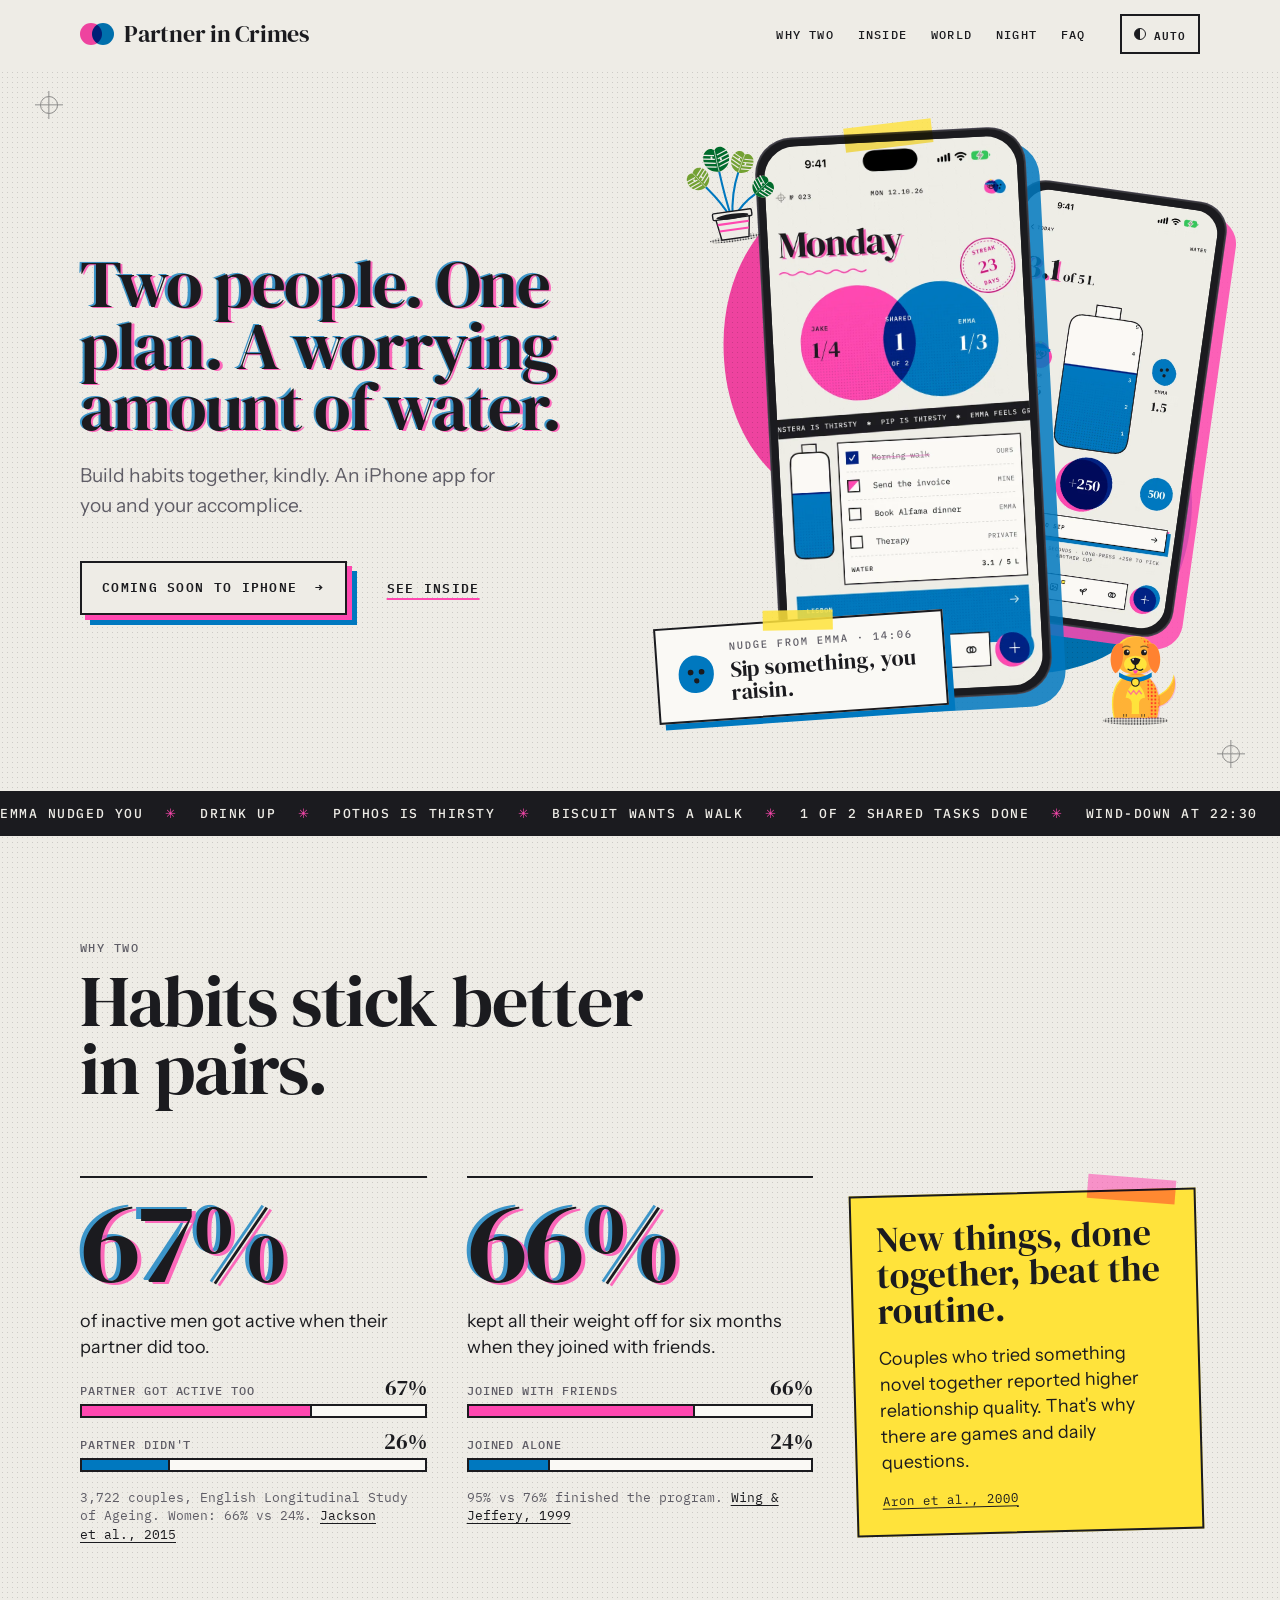
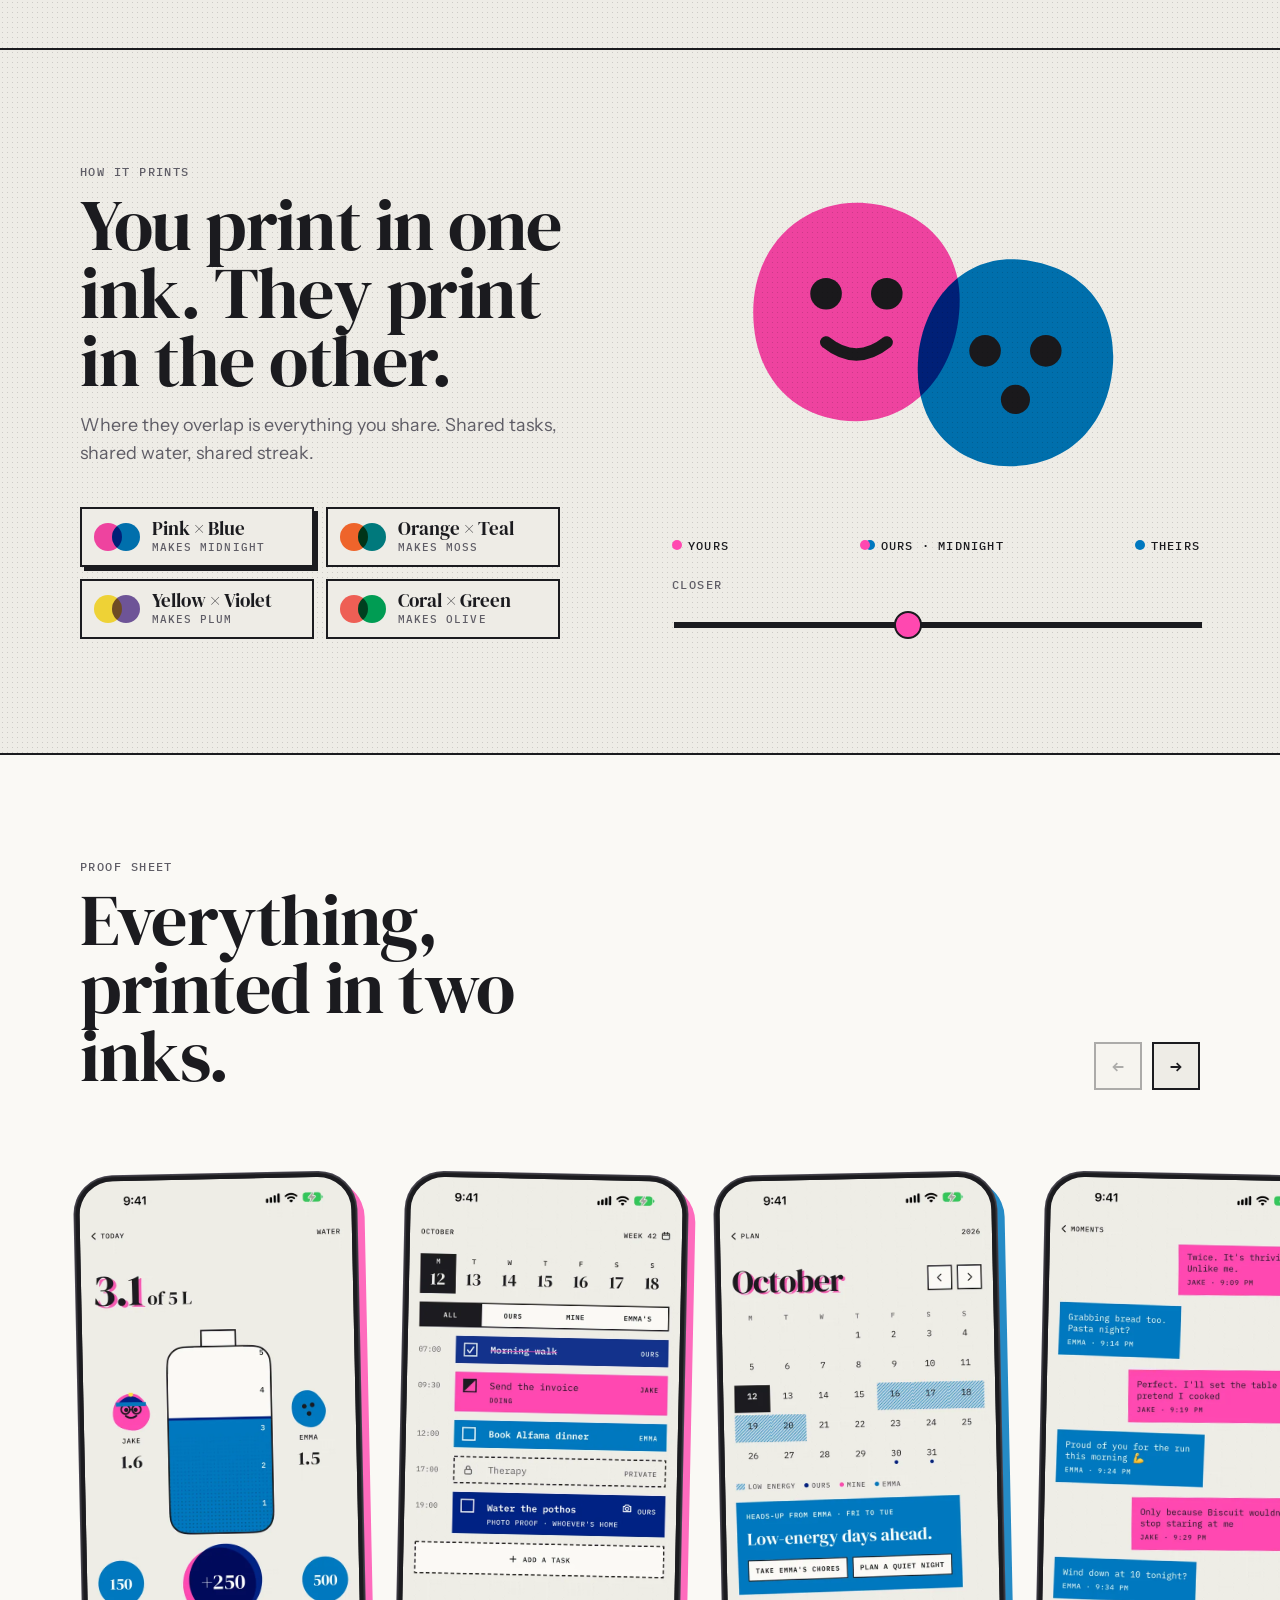
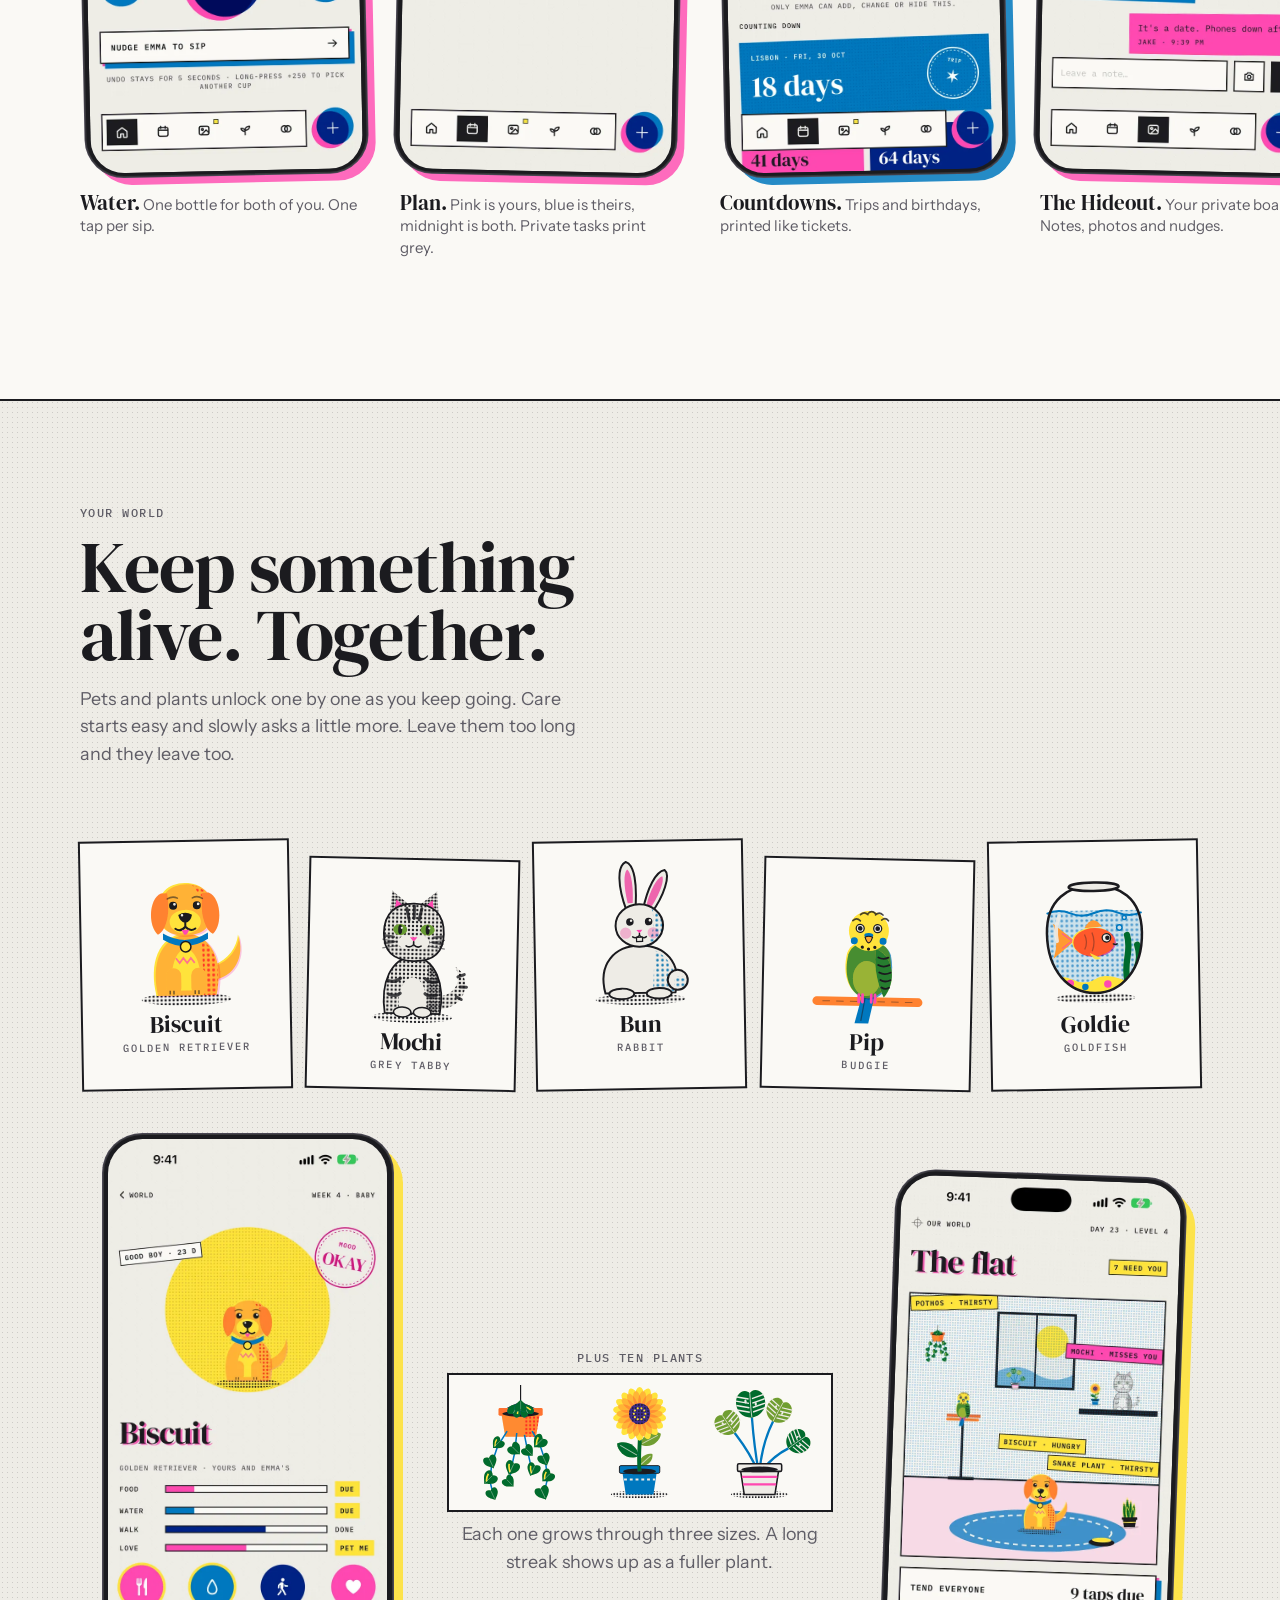
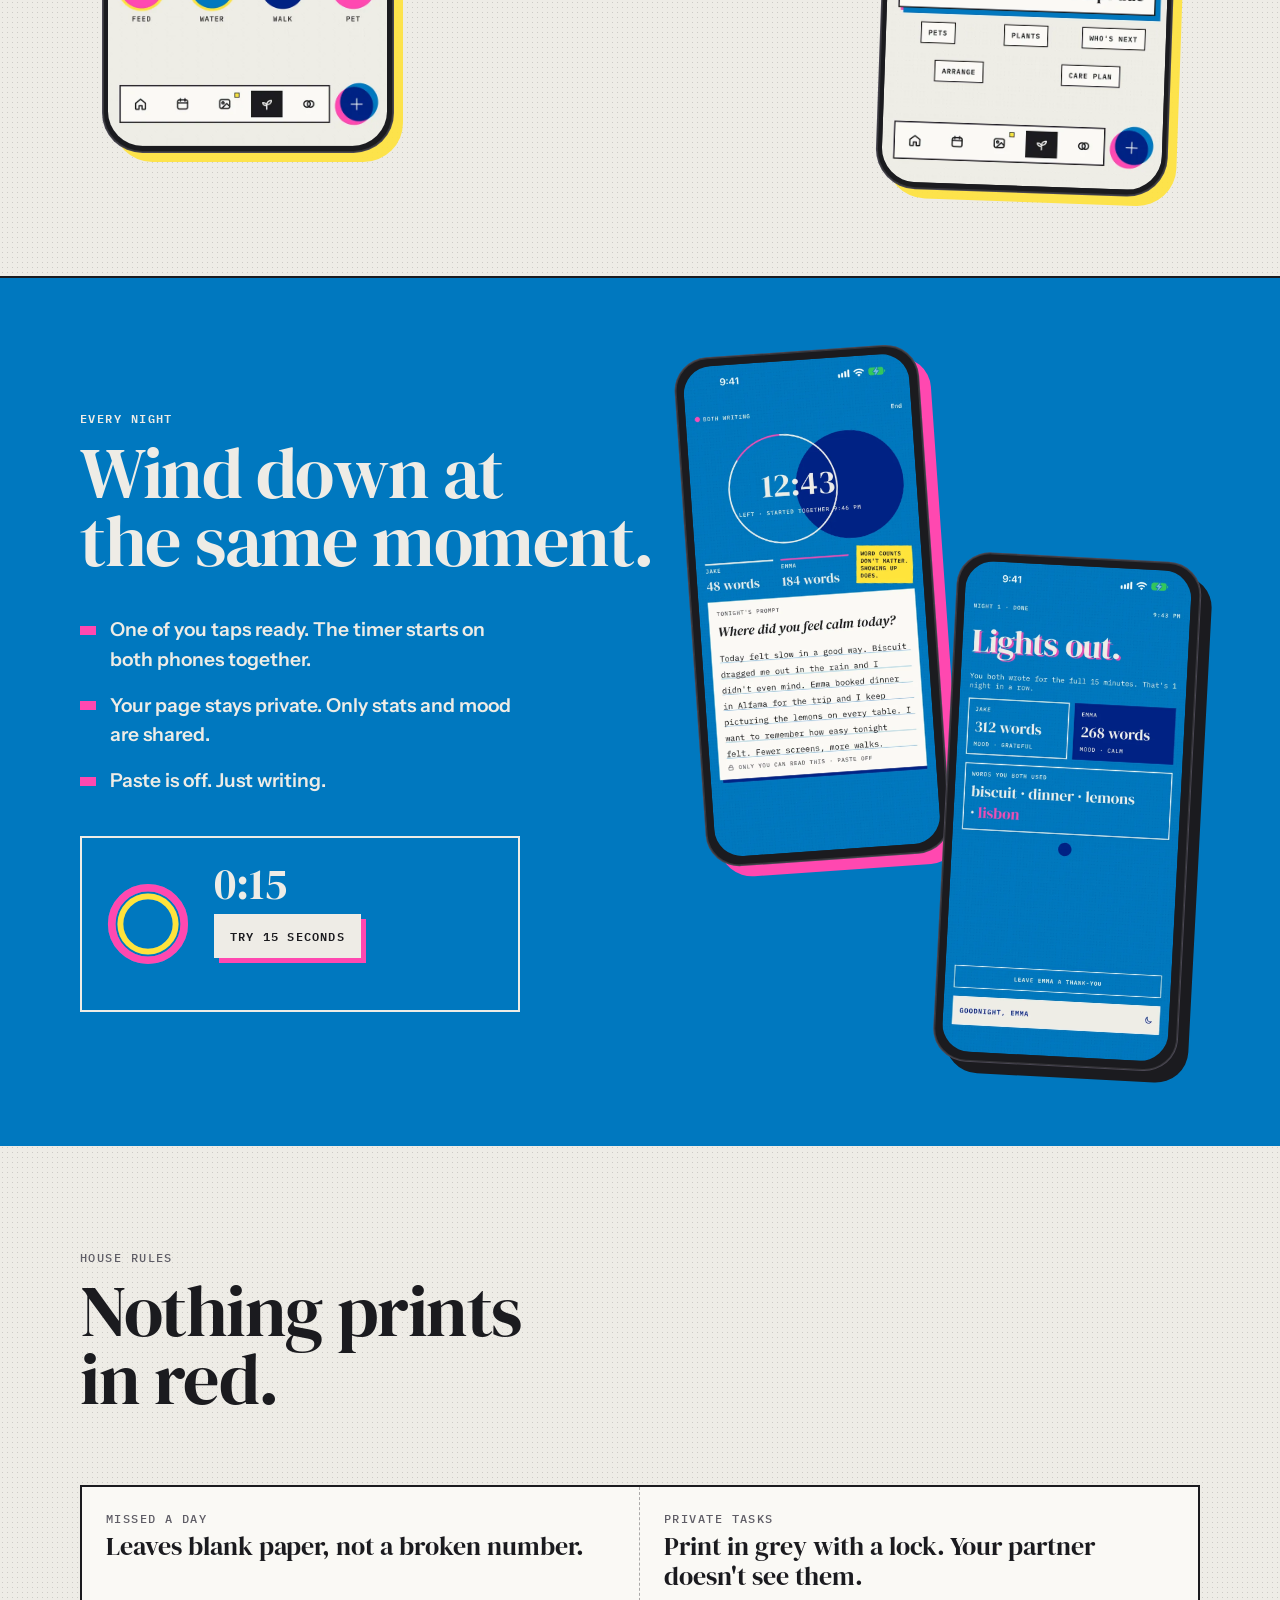
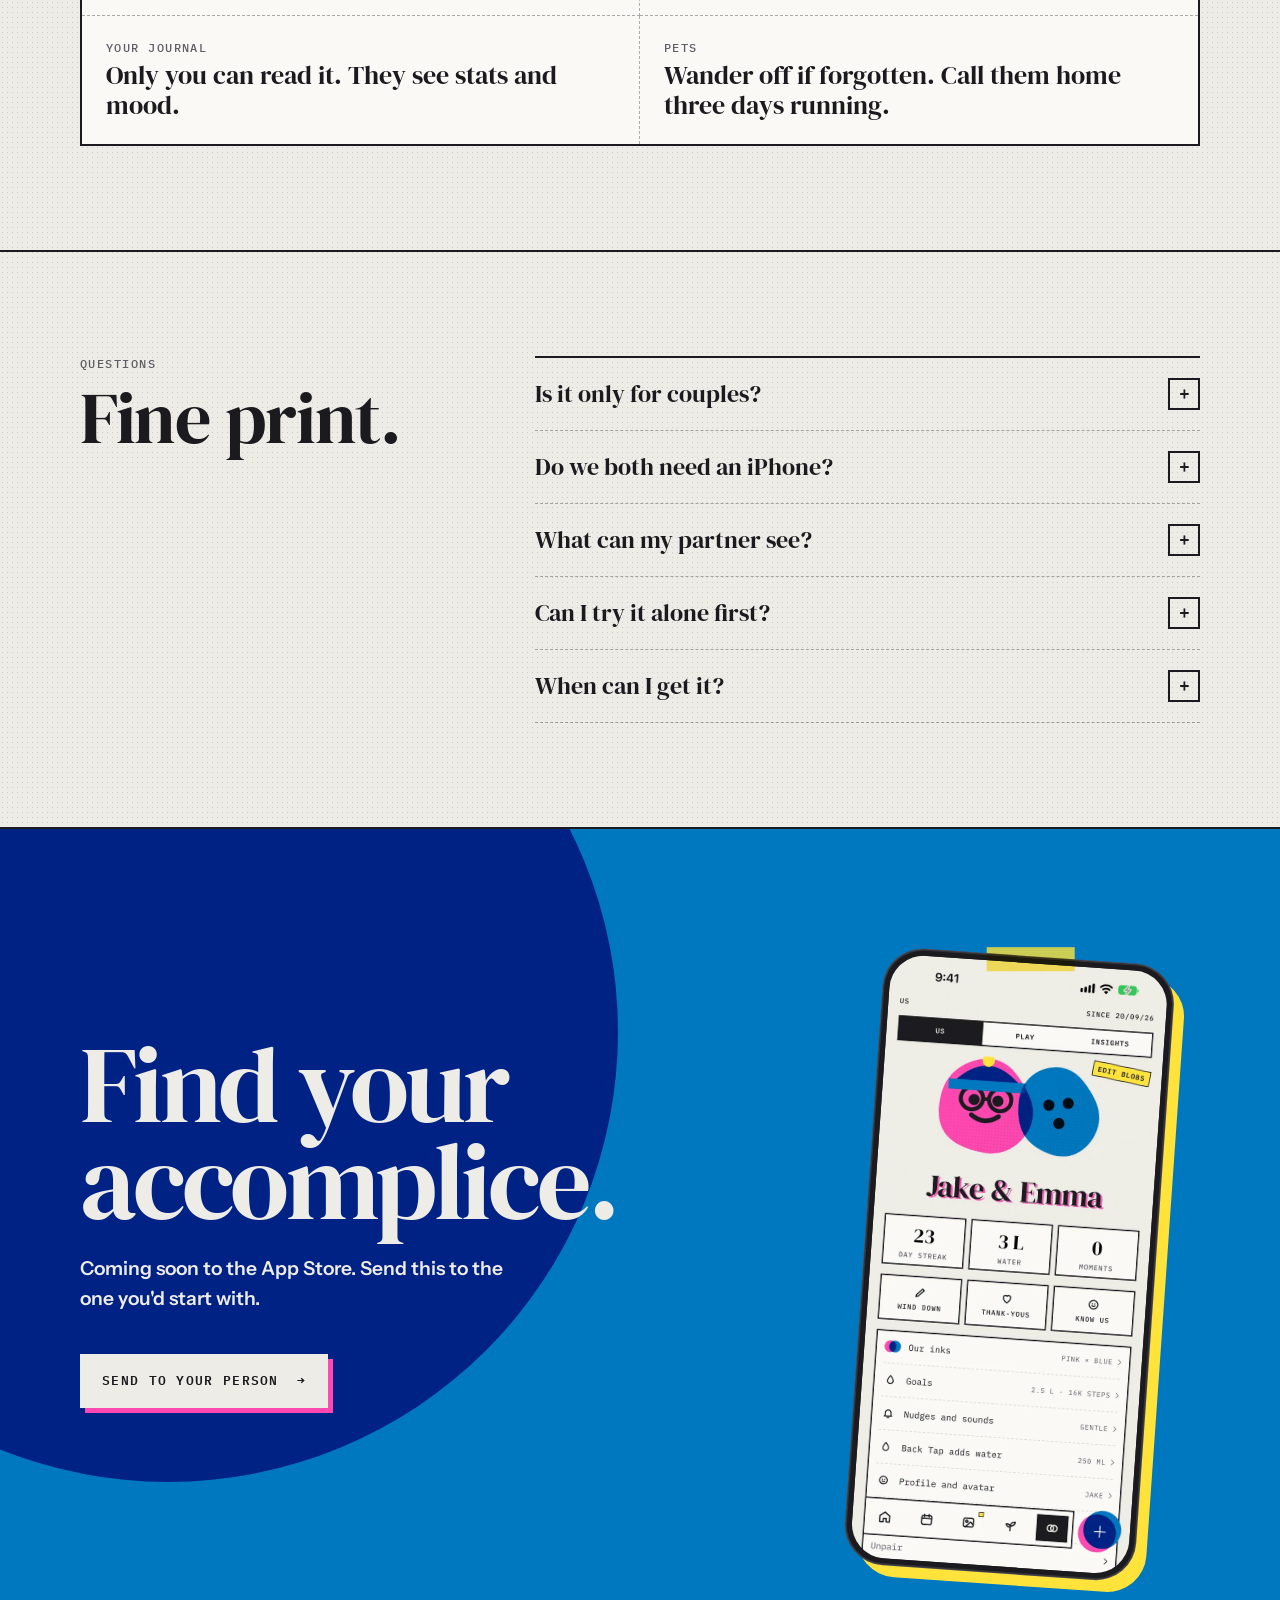
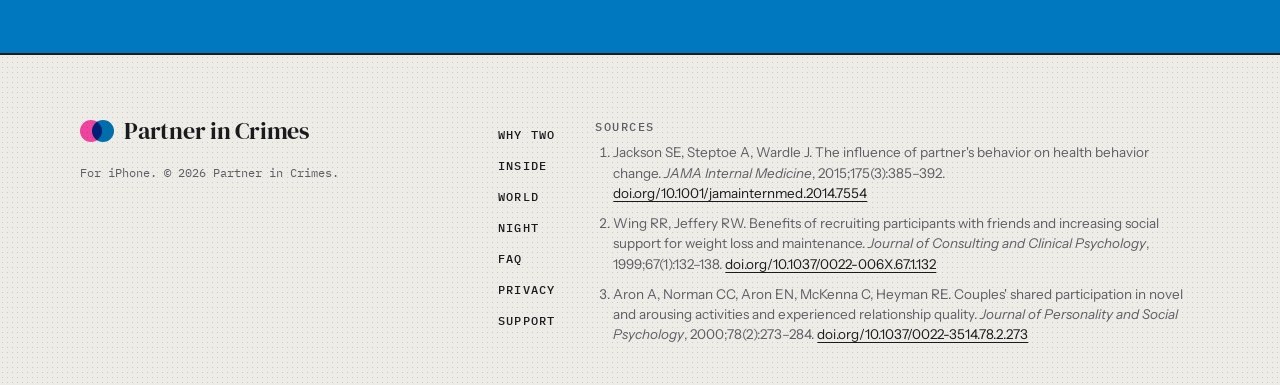
==== commit 58c56881: "Slimmer phone bezels Halves the frame width, tightens the corner radius and swaps the heavy outline " ====
--- a/index.html
+++ b/index.html
@@ -22,7 +22,7 @@
 <link rel="preconnect" href="https://fonts.googleapis.com">
 <link rel="preconnect" href="https://fonts.gstatic.com" crossorigin>
 <link rel="stylesheet" href="https://fonts.googleapis.com/css2?family=DM+Serif+Display:ital@0;1&family=IBM+Plex+Mono:wght@400;500;600&family=Instrument+Sans:wght@400;600&display=swap">
-<link rel="stylesheet" href="styles.css?v=6be5bd44">
+<link rel="stylesheet" href="styles.css?v=712c3387">
 <script>try{var t=localStorage.getItem('pic-theme');if(t==='light'||t==='dark')document.documentElement.dataset.theme=t}catch(e){}</script>
 <script type="application/ld+json">
 {"@context":"https://schema.org","@type":"SoftwareApplication","name":"Partner in Crimes","operatingSystem":"iOS 17 or later","applicationCategory":"LifestyleApplication","description":"An iPhone app for two people building habits together."}
--- a/styles.css
+++ b/styles.css
@@ -107,7 +107,7 @@
 .hero__pet{position:absolute;z-index:4;width:clamp(84px,8.5vw,128px);right:2%;bottom:0;transform-origin:50% 100%}
 .progress{position:fixed;inset:0 0 auto;height:4px;z-index:60;pointer-events:none}
 .progress i{display:block;height:100%;width:100%;transform-origin:0 50%;transform:scaleX(var(--sp,0));background:linear-gradient(90deg,var(--pink),var(--blue))}
-.hero__art .phone--back{position:absolute;width:calc(var(--pw) * .78);right:0;top:12%;rotate:8deg;z-index:1;box-shadow:0 0 0 1.5px #3A3842,12px 12px 0 color-mix(in srgb,var(--pink) 85%,transparent)}
+.hero__art .phone--back{position:absolute;width:calc(var(--pw) * .78);right:0;top:12%;rotate:8deg;z-index:1;box-shadow:0 0 0 1px #4A4753,12px 12px 0 color-mix(in srgb,var(--pink) 85%,transparent)}
 .hnote{position:absolute;z-index:3;left:-12%;bottom:2%;display:flex;gap:12px;align-items:center;max-width:290px;padding:14px 16px;background:#FAF9F5;color:#1B1B1F;border:2.5px solid #1B1B1F;box-shadow:6px 6px 0 var(--blue);rotate:-4deg}
 .hnote::before{content:"";position:absolute;width:70px;height:20px;top:-11px;left:50%;translate:-50% 0;rotate:3deg;background:color-mix(in srgb,#FFE33B 85%,transparent)}
 .hnote__blob{flex:none;width:44px;height:44px;color:#0078BF}
@@ -115,9 +115,10 @@
 .hnote b{display:block;font:400 22px/1.05 var(--serif);margin-top:4px}
 
 /* phones */
-.phone{position:relative;border-radius:15% / 7.1%;background:#0E0D12;padding:3.2%;box-shadow:0 0 0 1.5px #3A3842}
-.phone img{width:100%;aspect-ratio:660/1434;border-radius:13.4% / 6.36%}
-.phone--hero{width:var(--pw);rotate:-3deg;z-index:2;margin-right:22%;box-shadow:0 0 0 1.5px #3A3842,14px 14px 0 color-mix(in srgb,var(--blue) 85%,transparent)}
+.phone{position:relative;border-radius:13.6% / 6.3%;background:#1B1B1F;padding:1.6%;box-shadow:0 0 0 1px #4A4753}
+.phone::after{content:"";position:absolute;inset:0;border-radius:inherit;box-shadow:inset 0 0 0 1px rgba(255,255,255,.12);pointer-events:none}
+.phone img{display:block;width:100%;aspect-ratio:660/1434;border-radius:12.4% / 5.7%}
+.phone--hero{width:var(--pw);rotate:-3deg;z-index:2;margin-right:22%;box-shadow:0 0 0 1px #4A4753,14px 14px 0 color-mix(in srgb,var(--blue) 85%,transparent)}
 
 /* ticker */
 .ticker{border-block:2.5px solid var(--ink);background:var(--ink);color:var(--paper);overflow:hidden;font:500 13px/1 var(--mono);letter-spacing:.12em;text-transform:uppercase}
@@ -181,8 +182,8 @@
 .rail:focus-visible{outline-offset:-4px}
 .shot{flex:none;width:clamp(230px,22vw,290px);scroll-snap-align:start;display:flex;flex-direction:column;gap:var(--s3)}
 .shot:nth-child(odd) .phone{rotate:-1.2deg}.shot:nth-child(even) .phone{rotate:1.2deg}
-.shot .phone{box-shadow:0 0 0 1.5px #3A3842,8px 8px 0 color-mix(in srgb,var(--pink) 80%,transparent)}
-.shot:nth-child(3n) .phone{box-shadow:0 0 0 1.5px #3A3842,8px 8px 0 color-mix(in srgb,var(--blue) 85%,transparent)}
+.shot .phone{box-shadow:0 0 0 1px #4A4753,8px 8px 0 color-mix(in srgb,var(--pink) 80%,transparent)}
+.shot:nth-child(3n) .phone{box-shadow:0 0 0 1px #4A4753,8px 8px 0 color-mix(in srgb,var(--blue) 85%,transparent)}
 .shot figcaption{font-size:15px;line-height:1.45;color:var(--grey)}
 .shot figcaption b{font:400 21px/1 var(--serif);color:var(--ink)}
 .note-small{font:400 12px var(--mono);color:var(--grey);margin-top:var(--s2)}
@@ -197,7 +198,7 @@
 .pets b{font:400 24px/1 var(--serif)}
 .pets span{font:500 10.5px var(--mono);letter-spacing:.1em;text-transform:uppercase;color:var(--grey)}
 .world__row{display:grid;grid-template-columns:minmax(0,1fr) minmax(0,1.1fr) minmax(0,1fr);gap:var(--s5);align-items:center}
-.phone--world{width:min(100%,290px);justify-self:center;box-shadow:0 0 0 1.5px #3A3842,10px 10px 0 color-mix(in srgb,var(--yel) 90%,transparent)}
+.phone--world{width:min(100%,290px);justify-self:center;box-shadow:0 0 0 1px #4A4753,10px 10px 0 color-mix(in srgb,var(--yel) 90%,transparent)}
 .phone--tilt{rotate:2deg}
 .plants{text-align:center;display:flex;flex-direction:column;align-items:center;gap:var(--s2)}
 .plants__row{display:flex;justify-content:center;gap:4px}
@@ -226,8 +227,8 @@
 .sync__status{font:600 14px var(--mono);min-height:1.4em}
 .night__art{position:relative;height:clamp(520px,52vw,660px)}
 .night__art .phone{position:absolute;width:min(46%,290px)}
-.phone--night-a{left:4%;top:0;rotate:-4deg;box-shadow:0 0 0 1.5px #3A3842,12px 12px 0 var(--pink)}
-.phone--night-b{right:2%;bottom:0;rotate:3deg;box-shadow:0 0 0 1.5px #3A3842,12px 12px 0 var(--ink)}
+.phone--night-a{left:4%;top:0;rotate:-4deg;box-shadow:0 0 0 1px #4A4753,12px 12px 0 var(--pink)}
+.phone--night-b{right:2%;bottom:0;rotate:3deg;box-shadow:0 0 0 1px #4A4753,12px 12px 0 var(--ink)}
 
 /* kind */
 .kind{padding:var(--s7) 0}
@@ -257,7 +258,7 @@
 .get__lede{font-weight:600;font-size:clamp(18px,1.5vw,21px);max-width:34ch;margin:var(--s4) 0 var(--s5)}
 .get__actions{display:flex;flex-wrap:wrap;gap:var(--s4)}
 .get__status{margin-top:var(--s3);min-height:1.5em;font:600 14px var(--mono)}
-.phone--get{width:min(100%,290px);justify-self:center;rotate:4deg;box-shadow:0 0 0 1.5px #3A3842,12px 12px 0 var(--yel)}
+.phone--get{width:min(100%,290px);justify-self:center;rotate:4deg;box-shadow:0 0 0 1px #4A4753,12px 12px 0 var(--yel)}
 
 /* footer */
 .foot{padding:var(--s6) 0 var(--s5);border-top:2.5px solid var(--ink)}
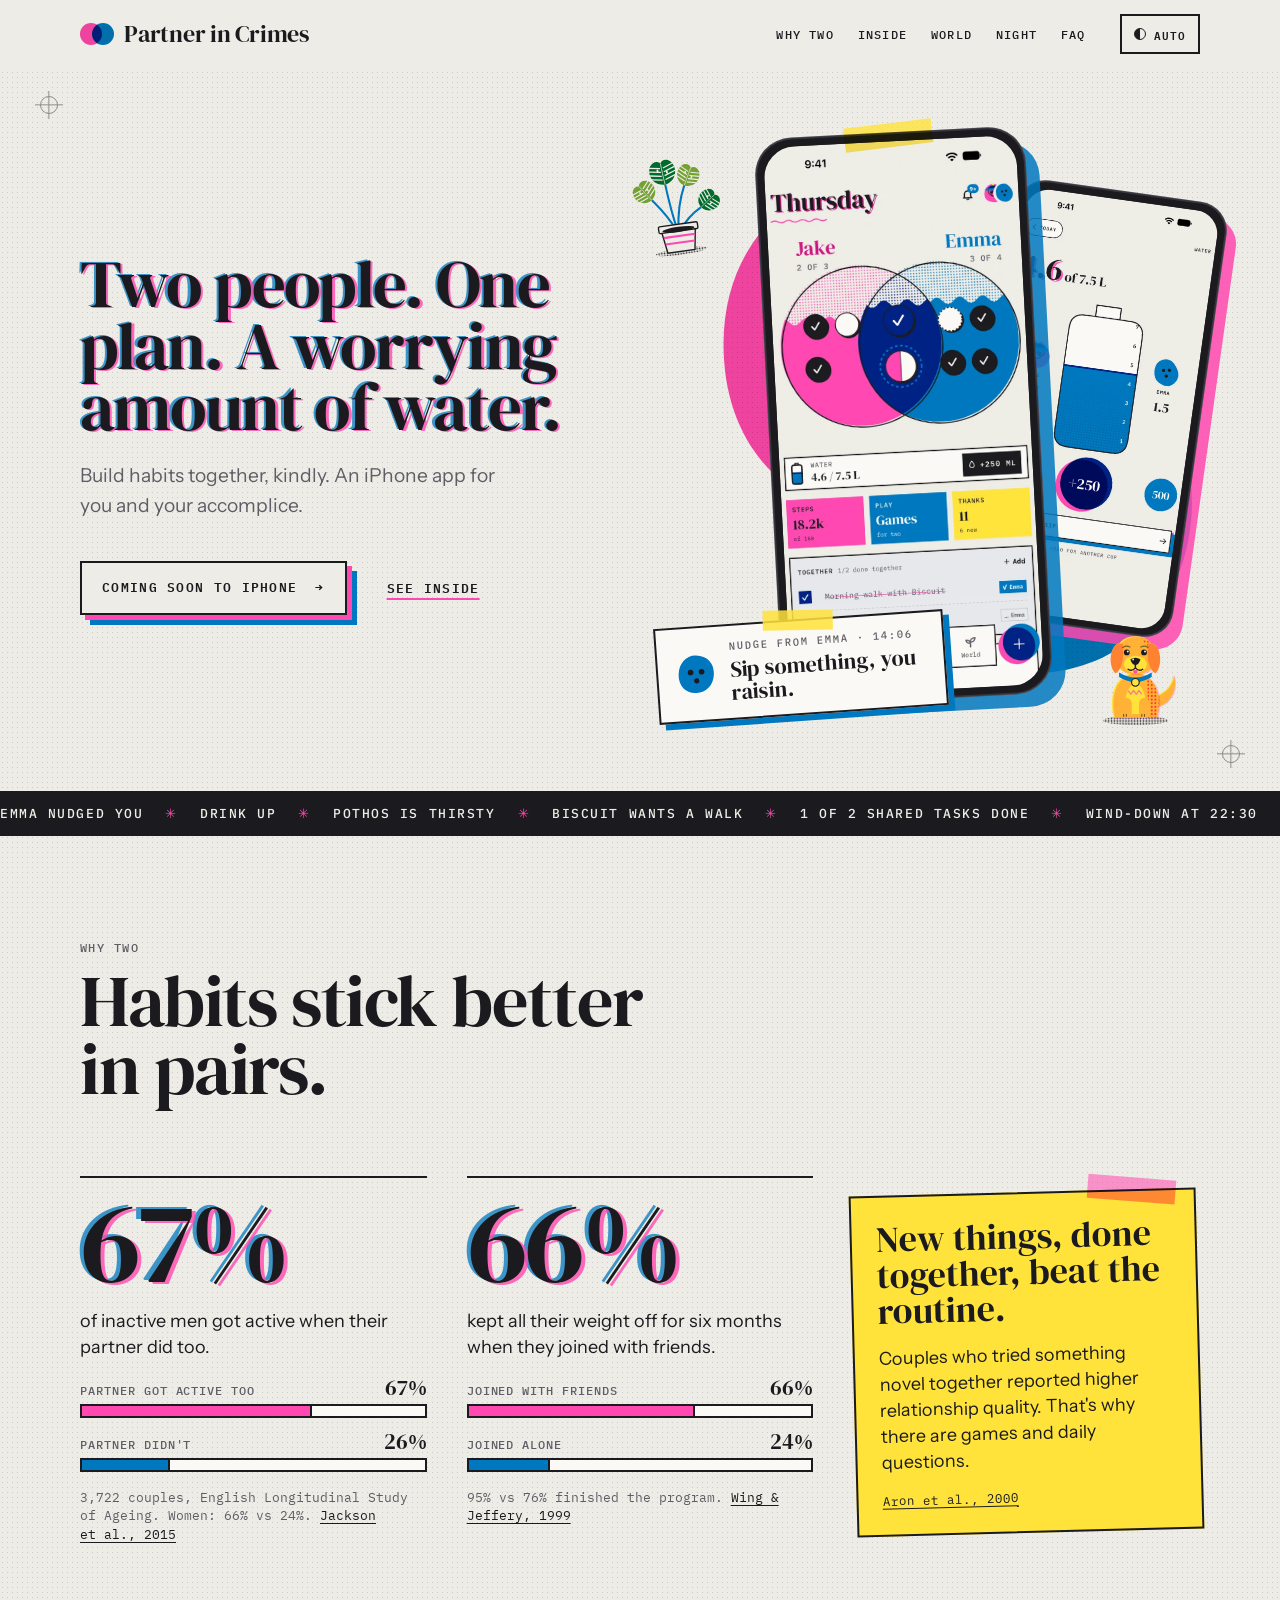
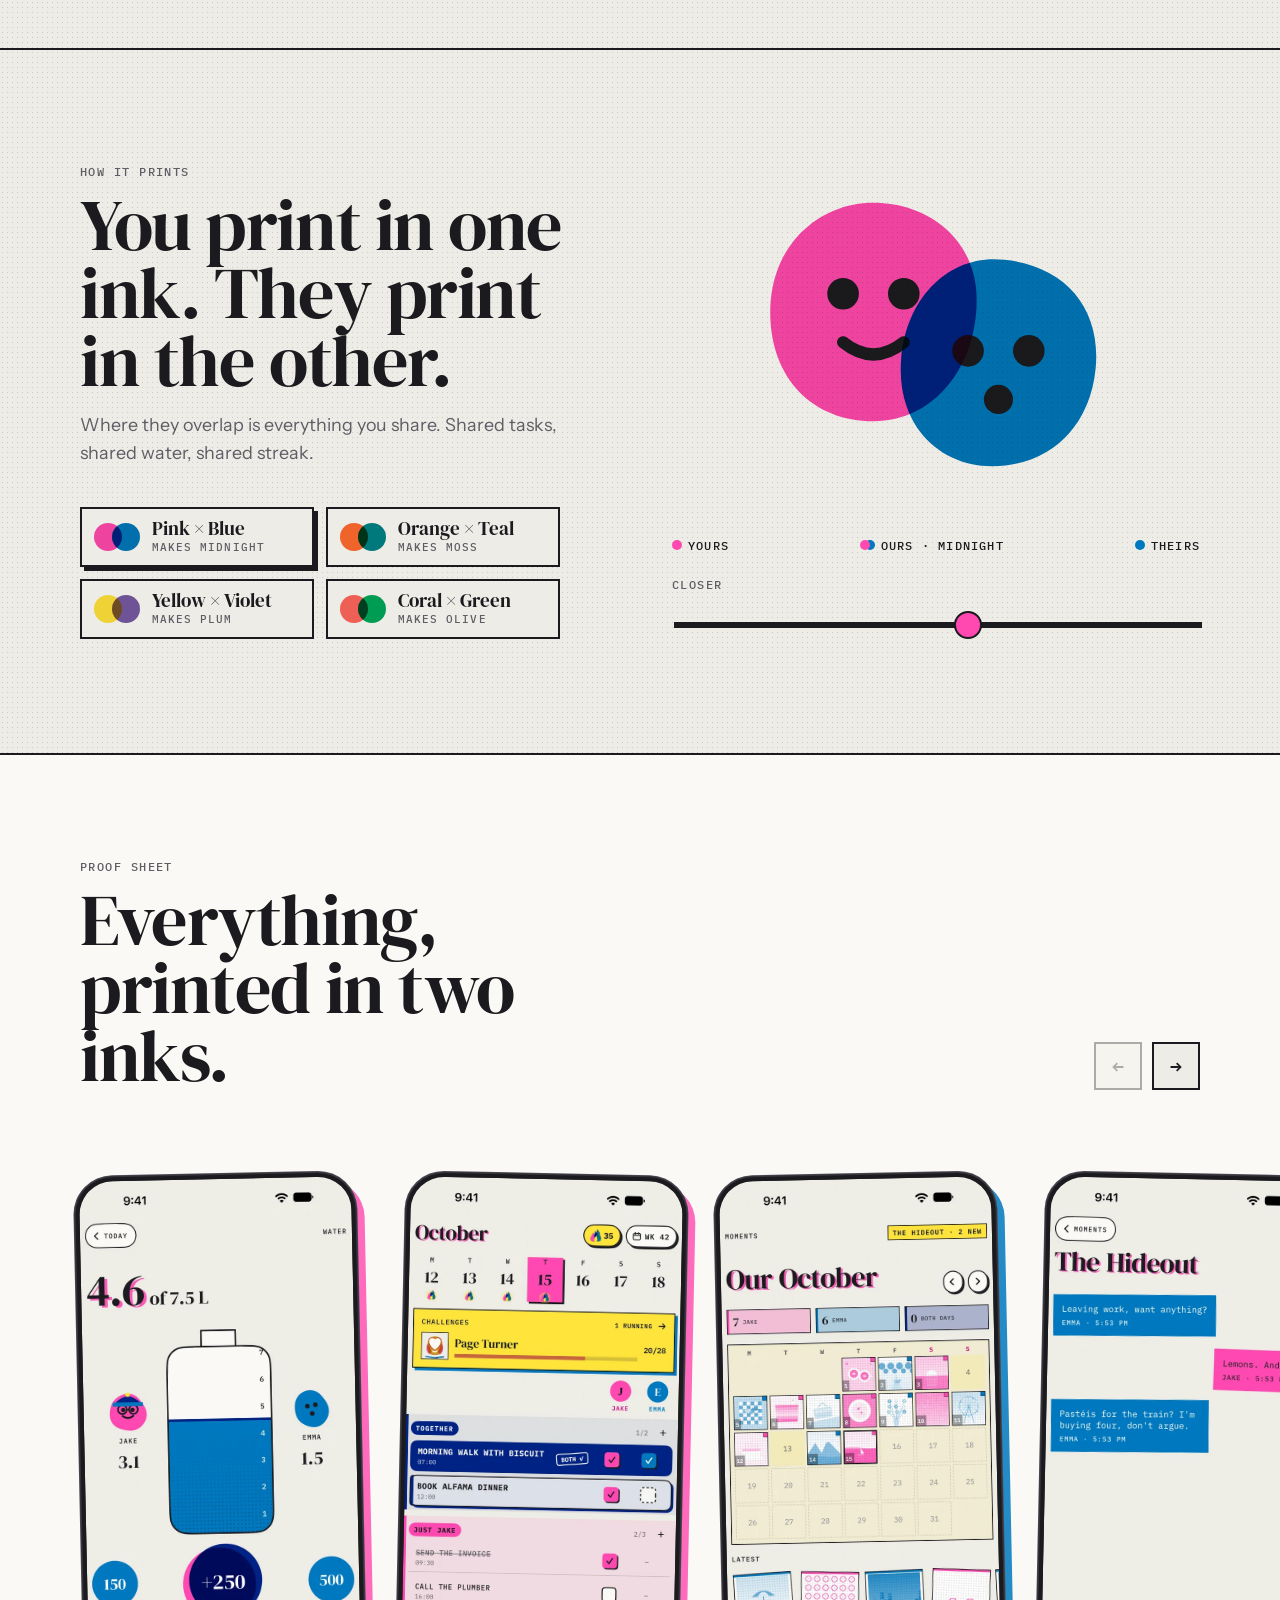
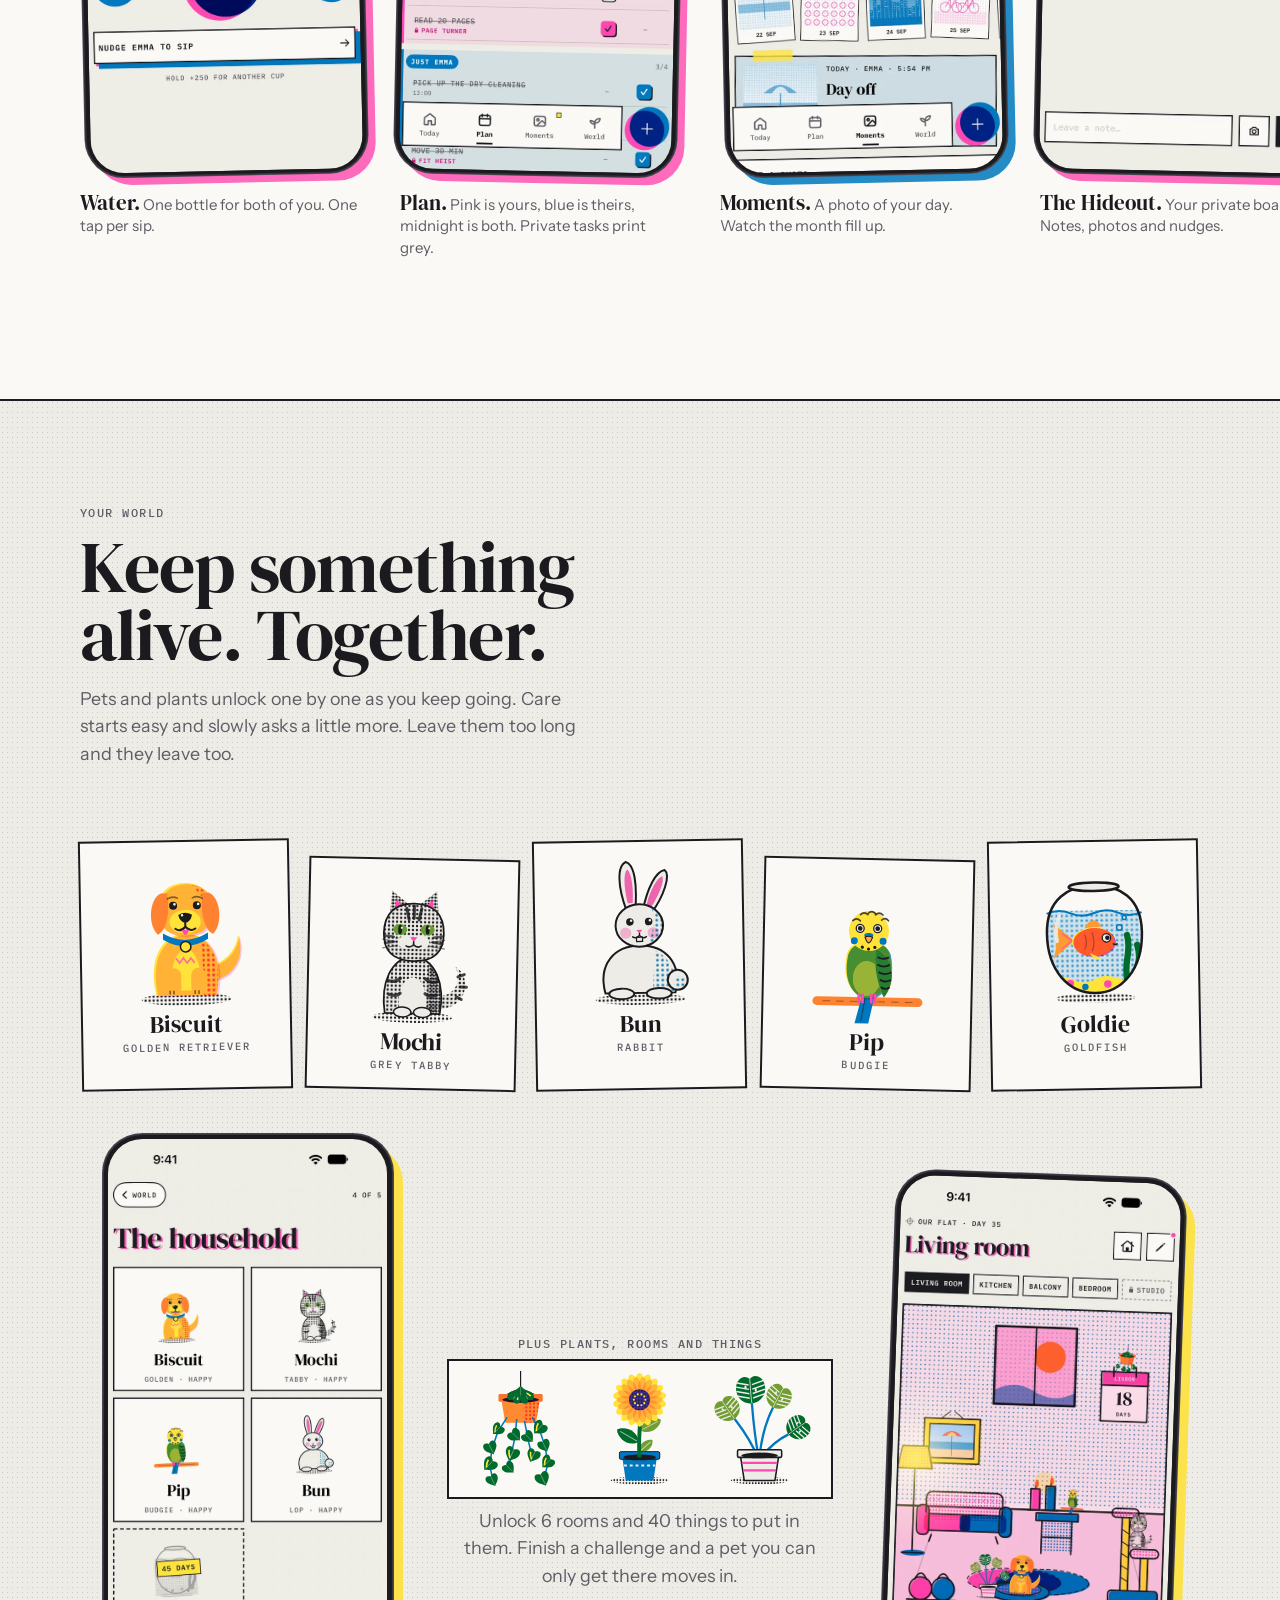
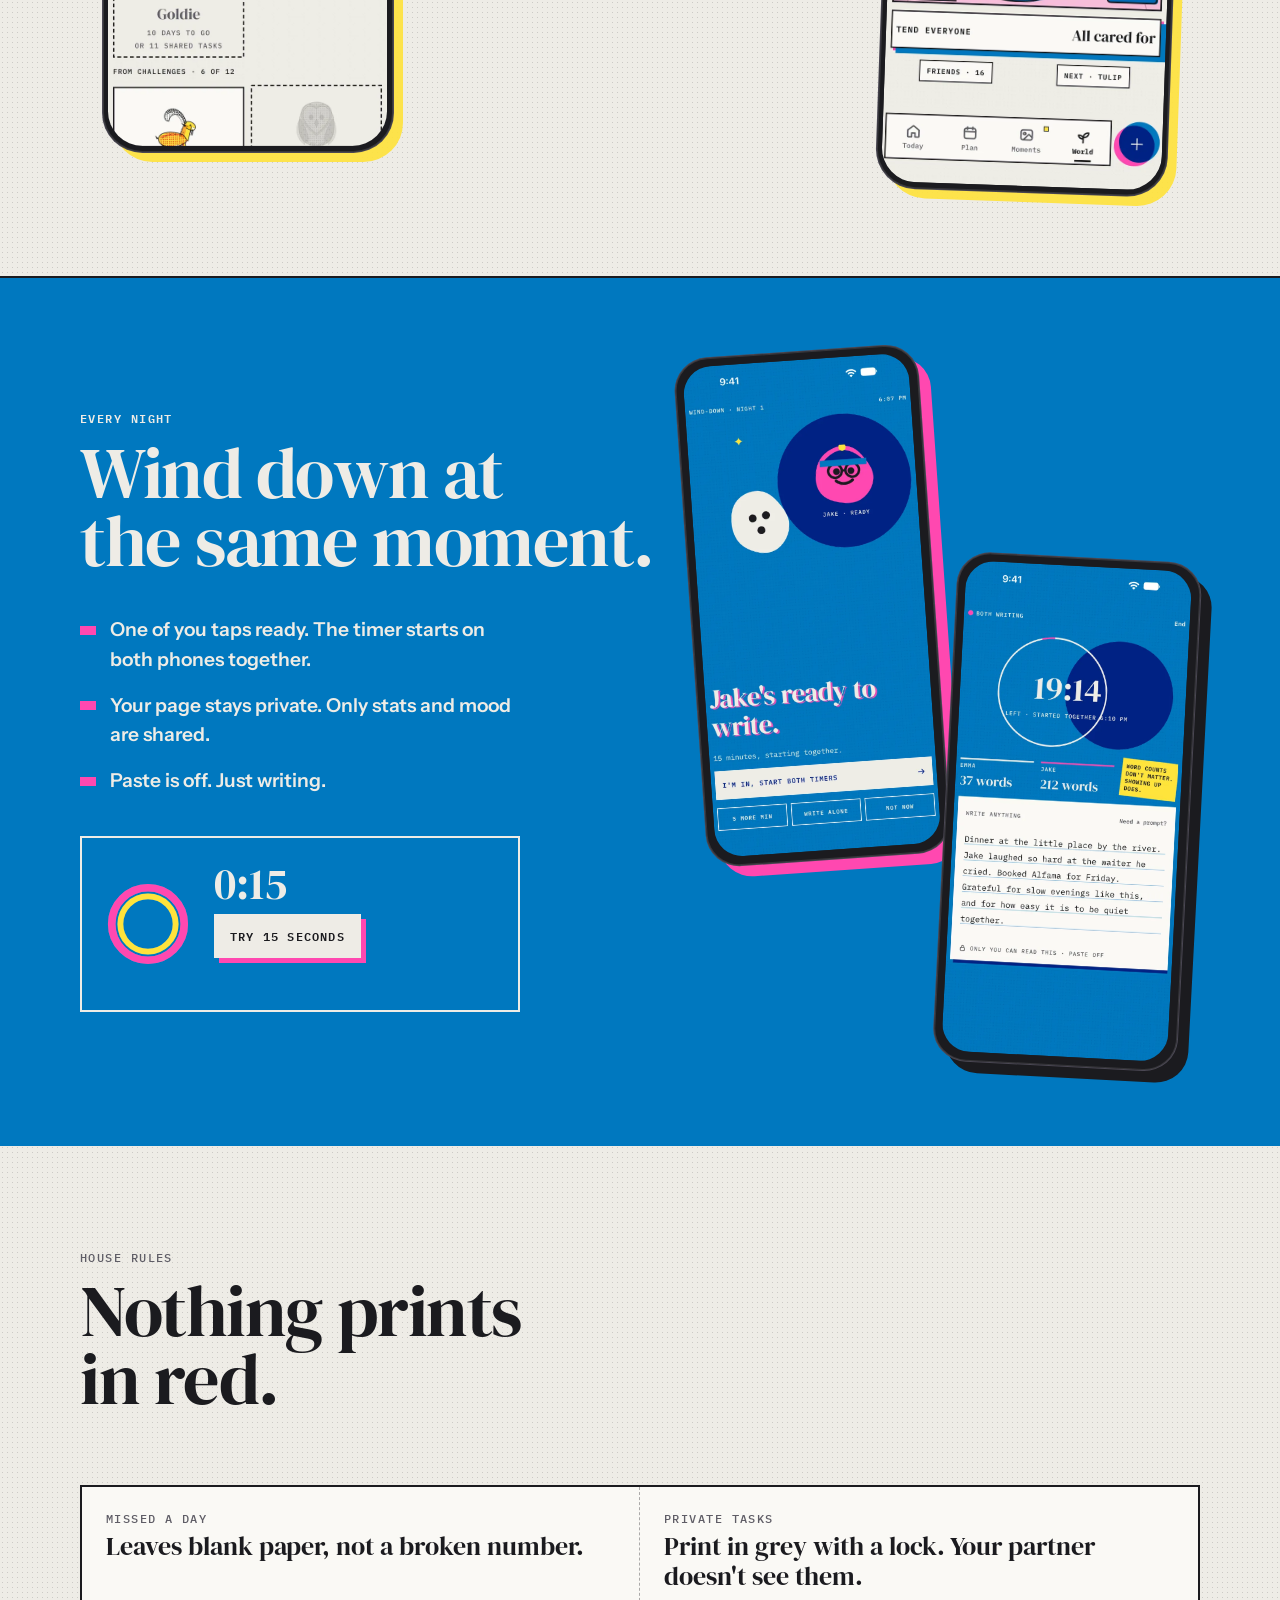
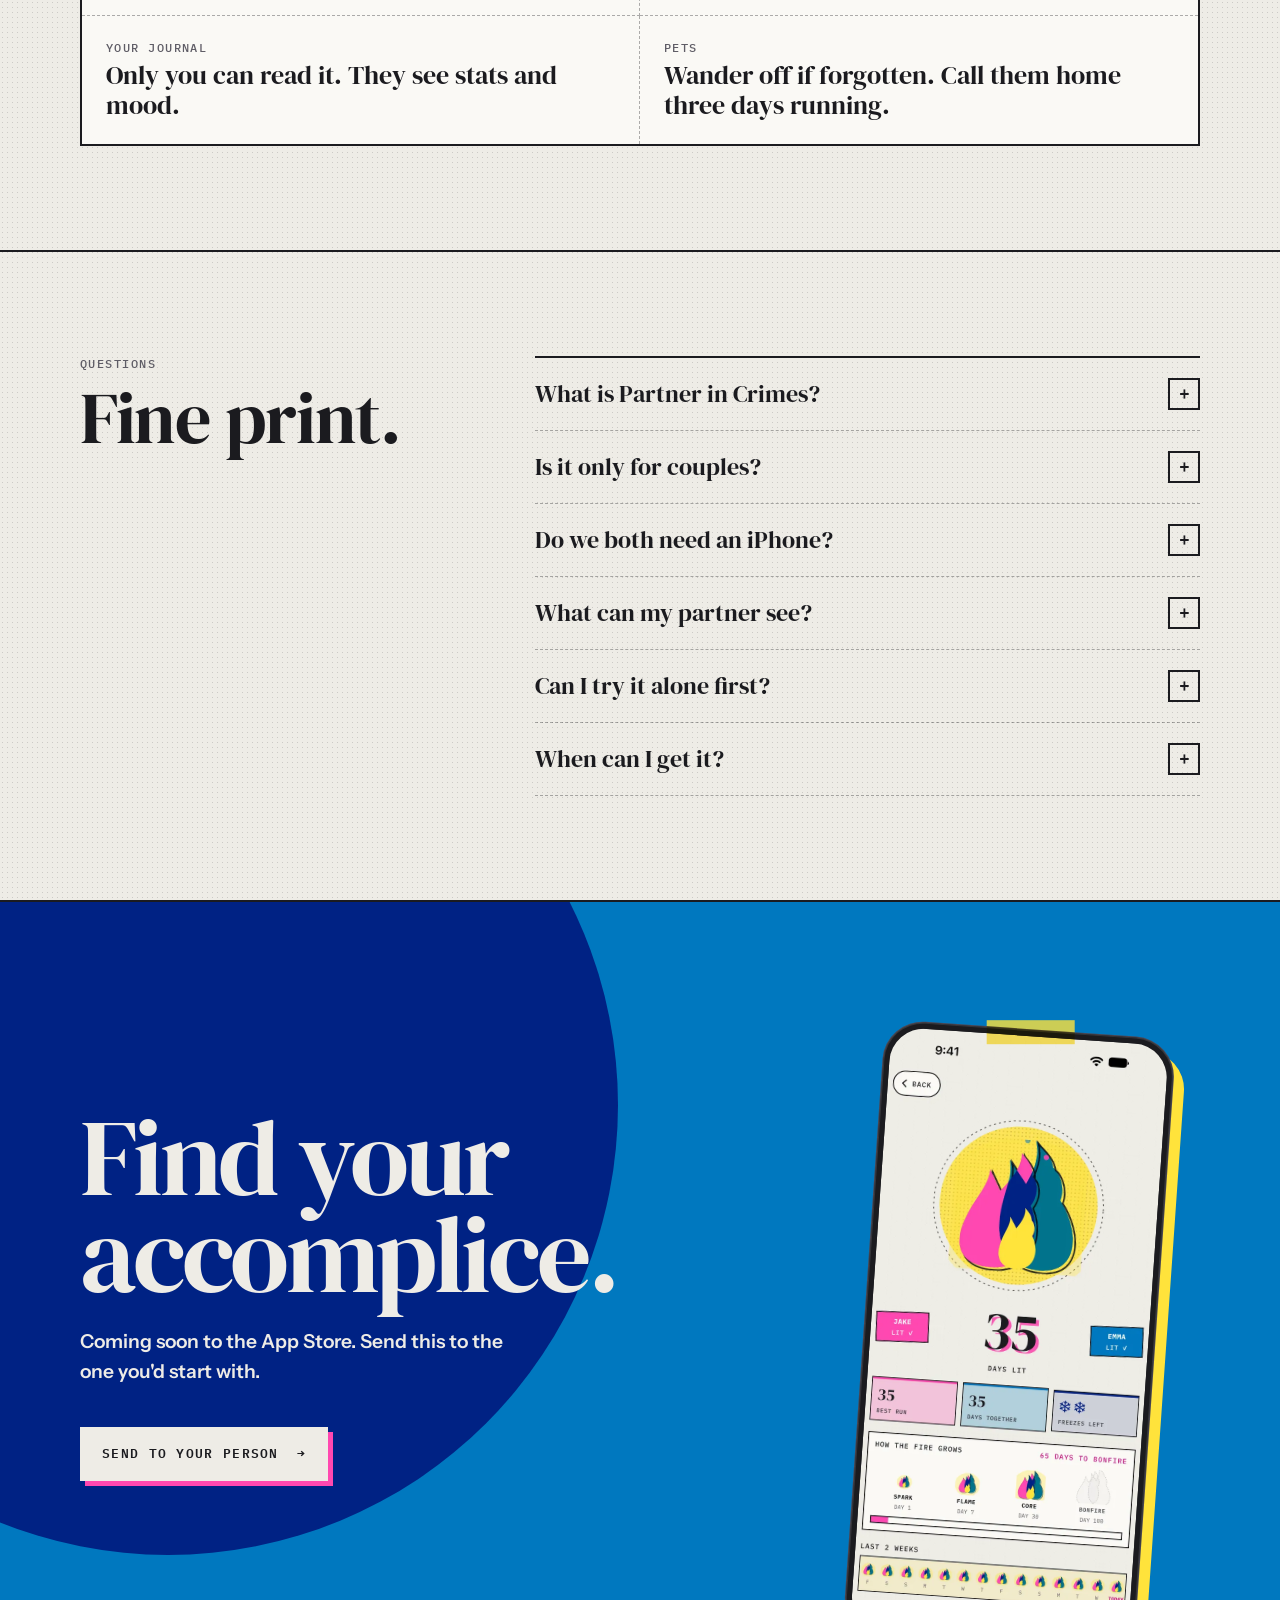
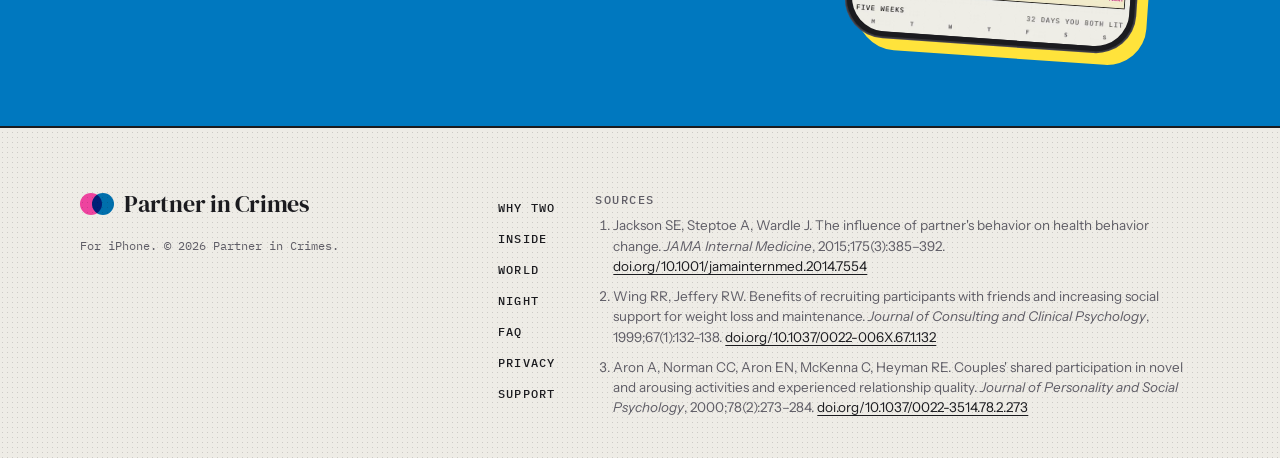
==== commit e993836d: "1.0.22 screenshots, AI discovery, privacy and support updates Swaps every screen for the 1.0.22 capt" ====
--- a/index.html
+++ b/index.html
@@ -3,29 +3,37 @@
 <head>
 <meta charset="utf-8">
 <meta name="viewport" content="width=device-width, initial-scale=1, viewport-fit=cover">
-<title>Partner in Crimes · Habits for two</title>
-<meta name="description" content="An iPhone app for two people building habits together. Shared water, plans, photos, pets to keep alive and a wind-down you start at the same moment.">
+<title>Partner in Crimes · Habits, to-dos and challenges for couples</title>
+<meta name="description" content="Partner in Crimes is an iPhone app for couples to get things done together: shared and private to-dos, a water tracker for two, four-week couple challenges, a thank-you wall, a shared streak, games and a 15-minute journal you write side by side.">
+<meta name="keywords" content="couples app, app for couples, shared to-do list, shared habit tracker, water tracker for two, couple challenges, relationship app, couples journal, shared streak, accountability partner app, games for couples, iPhone app for two">
+<meta name="robots" content="index, follow, max-image-preview:large">
+<meta name="author" content="Jay Sharma">
+<link rel="alternate" type="text/plain" href="llms.txt" title="LLM summary">
 <link rel="canonical" href="https://jayesh212.github.io/partner-in-crime-site/">
 <meta name="theme-color" content="#EEECE6" media="(prefers-color-scheme: light)">
 <meta name="theme-color" content="#17161C" media="(prefers-color-scheme: dark)">
 <meta property="og:type" content="website">
-<meta property="og:title" content="Partner in Crimes · Habits for two">
-<meta property="og:description" content="Two people. One plan. A worrying amount of water. Build habits together, kindly.">
+<meta property="og:site_name" content="Partner in Crimes">
+<meta property="og:title" content="Partner in Crimes · Habits, to-dos and challenges for couples">
+<meta property="og:description" content="Two people. One good day. Shared to-dos, water for two, couple challenges, a thank-you wall and a journal you write side by side.">
 <meta property="og:url" content="https://jayesh212.github.io/partner-in-crime-site/">
 <meta property="og:image" content="https://jayesh212.github.io/partner-in-crime-site/img/og.jpg">
 <meta property="og:image:width" content="1200">
 <meta property="og:image:height" content="630">
-<meta property="og:image:alt" content="Partner in Crimes: two overlapping ink blobs, pink and blue, beside the app's home screen">
+<meta property="og:image:alt" content="Partner in Crimes: the Today screen, where Jake's and Emma's days overlap, beside the water screen">
 <meta name="twitter:card" content="summary_large_image">
+<meta name="twitter:title" content="Partner in Crimes · Habits, to-dos and challenges for couples">
+<meta name="twitter:description" content="Two people. One good day. Shared to-dos, water for two, couple challenges, a thank-you wall and a journal you write side by side.">
+<meta name="twitter:image" content="https://jayesh212.github.io/partner-in-crime-site/img/og.jpg">
 <link rel="icon" href="img/mark.svg" type="image/svg+xml">
 <link rel="apple-touch-icon" href="img/touch-icon.png">
 <link rel="preconnect" href="https://fonts.googleapis.com">
 <link rel="preconnect" href="https://fonts.gstatic.com" crossorigin>
 <link rel="stylesheet" href="https://fonts.googleapis.com/css2?family=DM+Serif+Display:ital@0;1&family=IBM+Plex+Mono:wght@400;500;600&family=Instrument+Sans:wght@400;600&display=swap">
-<link rel="stylesheet" href="styles.css?v=712c3387">
+<link rel="stylesheet" href="styles.css?v=04f4ce8f">
 <script>try{var t=localStorage.getItem('pic-theme');if(t==='light'||t==='dark')document.documentElement.dataset.theme=t}catch(e){}</script>
 <script type="application/ld+json">
-{"@context":"https://schema.org","@type":"SoftwareApplication","name":"Partner in Crimes","operatingSystem":"iOS 17 or later","applicationCategory":"LifestyleApplication","description":"An iPhone app for two people building habits together."}
+[{"@context": "https://schema.org", "@type": "MobileApplication", "name": "Partner in Crimes", "alternateName": "Partner in Crimes: habits and plans for couples", "operatingSystem": "iOS 17 or later", "applicationCategory": "LifestyleApplication", "applicationSubCategory": "Relationships, Habits, Productivity", "description": "Partner in Crimes is an iPhone app for couples to get things done together: shared and private to-dos, a water tracker for two, four-week couple challenges, a thank-you wall, a shared streak, games and a 15-minute journal you write side by side.", "url": "https://jayesh212.github.io/partner-in-crime-site/", "image": "https://jayesh212.github.io/partner-in-crime-site/img/icon-512.png", "screenshot": ["https://jayesh212.github.io/partner-in-crime-site/img/home.webp", "https://jayesh212.github.io/partner-in-crime-site/img/water.webp", "https://jayesh212.github.io/partner-in-crime-site/img/plan.webp", "https://jayesh212.github.io/partner-in-crime-site/img/thanks.webp", "https://jayesh212.github.io/partner-in-crime-site/img/flat.webp", "https://jayesh212.github.io/partner-in-crime-site/img/us.webp"], "featureList": ["Shared and private to-dos; shared tasks done by both land in the middle as done together", "Water tracker for two with one shared bottle and nudges", "12 four-week challenges, each with a pet to win", "Thank-you wall for small gratitude notes", "Shared daily streak with freezes", "A little home: 6 rooms, 40 things, pets and plants to look after", "15-minute side-by-side journal; text stays private, partner sees word count and mood", "Moments photo calendar and a private message board (The Hideout)", "Games: Daily word, Who's more likely, Draw & guess, Tic Tac Two, Four in a row, Memory pairs, Know Us cards", "Widgets, Live Activities, Siri, Control Center and Back Tap for logging water", "Countdowns for trips, birthdays and date nights", "Works offline and syncs in the background", "Pair with a six-character code or QR scan"], "audience": {"@type": "Audience", "audienceType": "Couples, best friends, roommates and accountability partners"}, "author": {"@type": "Person", "name": "Jay Sharma"}, "keywords": "couples app, shared to-do list, habit tracker for couples, water tracker for two, couple challenges, relationship app, couples journal, shared streak"}, {"@context": "https://schema.org", "@type": "FAQPage", "mainEntity": [{"@type": "Question", "name": "What is Partner in Crimes?", "acceptedAnswer": {"@type": "Answer", "text": "An iPhone app for couples to do things together: shared and private to-dos, a water tracker for two, four-week couple challenges, a thank-you wall, a shared streak, games, a little home with pets and plants, and a 15-minute journal you start at the same time."}}, {"@type": "Question", "name": "Is it only for couples?", "acceptedAnswer": {"@type": "Answer", "text": "No. Made for couples, and it works just as well for best friends, roommates and accountability buddies."}}, {"@type": "Question", "name": "Do we both need an iPhone?", "acceptedAnswer": {"@type": "Answer", "text": "Yes. Each of you uses your own iPhone running iOS 17 or later."}}, {"@type": "Question", "name": "What can my partner see?", "acceptedAnswer": {"@type": "Answer", "text": "Shared tasks, water, steps, streaks, the photos and notes you share, and your journal stats. Not your private tasks or what you write at night."}}, {"@type": "Question", "name": "Can I try it alone first?", "acceptedAnswer": {"@type": "Answer", "text": "Yes. You can pair later. Some games can be played against the house until then."}}, {"@type": "Question", "name": "When can I get it?", "acceptedAnswer": {"@type": "Answer", "text": "It's being finished now. The App Store link will appear on this page the day it's live."}}]}, {"@context": "https://schema.org", "@type": "WebSite", "name": "Partner in Crimes", "url": "https://jayesh212.github.io/partner-in-crime-site/"}]
 </script>
 </head>
 <body>
@@ -210,7 +218,7 @@
       </figure>
       <figure class="phone phone--hero">
         <span class="tape" aria-hidden="true"></span>
-        <img src="img/home.webp" alt="Home screen: Jake's and Emma's tasks overlap in the middle, with shared water, today's list and a Lisbon countdown" width="660" height="1434" fetchpriority="high">
+        <img src="img/home.webp" alt="Today screen: Jake's and Emma's days overlap, with shared tasks done together in the middle, water, steps, games and thanks" width="660" height="1434" fetchpriority="high">
       </figure>
       <div class="hnote" aria-hidden="true">
         <svg class="hnote__blob"><use href="#blob2"/></svg>
@@ -301,11 +309,11 @@
     </header>
   </div>
   <div class="rail" data-rail tabindex="0" role="region" aria-label="App screens, scroll sideways">
-    <figure class="shot"><div class="phone"><img src="img/water.webp" alt="Water screen: a solid blue bottle filling to 3.1 of 5 litres, with Jake's and Emma's amounts" width="660" height="1434" loading="lazy"></div><figcaption><b>Water.</b> One bottle for both of you. One tap per sip.</figcaption></figure>
-    <figure class="shot"><div class="phone"><img src="img/plan.webp" alt="Day plan: a timetable of tasks coloured by whose they are, with a private one in grey" width="660" height="1434" loading="lazy"></div><figcaption><b>Plan.</b> Pink is yours, blue is theirs, midnight is both. Private tasks print grey.</figcaption></figure>
-    <figure class="shot"><div class="phone"><img src="img/calendar.webp" alt="October calendar with a heads-up from Emma and a Lisbon countdown ticket" width="660" height="1434" loading="lazy"></div><figcaption><b>Countdowns.</b> Trips and birthdays, printed like tickets.</figcaption></figure>
-    <figure class="shot"><div class="phone"><img src="img/hideout.webp" alt="The Hideout: notes from Jake in pink and Emma in blue" width="660" height="1434" loading="lazy"></div><figcaption><b>The Hideout.</b> Your private board. Notes, photos and nudges.</figcaption></figure>
-    <figure class="shot"><div class="phone"><img src="img/thanks.webp" alt="Thank-you wall: sticky notes Jake and Emma left each other" width="660" height="1434" loading="lazy"></div><figcaption><b>Thank-you wall.</b> Small thanks, pinned where they'll see them.</figcaption></figure>
+    <figure class="shot"><div class="phone"><img src="img/water.webp" alt="Water for two: one shared bottle at 4.6 of 7.5 litres, with Jake's and Emma's amounts" width="660" height="1434" loading="lazy"></div><figcaption><b>Water.</b> One bottle for both of you. One tap per sip.</figcaption></figure>
+    <figure class="shot"><div class="phone"><img src="img/plan.webp" alt="Plan: this week's days, a running challenge, and tasks split into together, Jake's and Emma's" width="660" height="1434" loading="lazy"></div><figcaption><b>Plan.</b> Pink is yours, blue is theirs, midnight is both. Private tasks print grey.</figcaption></figure>
+    <figure class="shot"><div class="phone"><img src="img/calendar.webp" alt="Moments: a month of daily photos from Jake and Emma" width="660" height="1434" loading="lazy"></div><figcaption><b>Moments.</b> A photo of your day. Watch the month fill up.</figcaption></figure>
+    <figure class="shot"><div class="phone"><img src="img/hideout.webp" alt="The Hideout: notes between Jake in pink and Emma in blue" width="660" height="1434" loading="lazy"></div><figcaption><b>The Hideout.</b> Your private board. Notes, photos and nudges.</figcaption></figure>
+    <figure class="shot"><div class="phone"><img src="img/thanks.webp" alt="Thank-you wall: sticky notes Jake and Emma pinned for each other" width="660" height="1434" loading="lazy"></div><figcaption><b>Thank-you wall.</b> Small thanks, pinned where they'll see them.</figcaption></figure>
   </div>
 </section>
 
@@ -325,17 +333,17 @@
       <li><svg viewBox="0 0 120 120" role="img" aria-label="Goldie, a goldfish"><use href="#pet-fish"/></svg><b>Goldie</b><span>Goldfish</span></li>
     </ul>
     <div class="world__row">
-      <figure class="phone phone--world" data-par="0.07"><img src="img/pet.webp" alt="Biscuit's page: a portrait, a mood stamp, four needs bars and care buttons" width="660" height="1434" loading="lazy"></figure>
+      <figure class="phone phone--world" data-par="0.07"><img src="img/pet.webp" alt="The household: Biscuit, Mochi, Pip, Bun and Goldie, plus pets you can only win from challenges" width="660" height="1434" loading="lazy"></figure>
       <div class="plants">
-        <p class="lab">Plus ten plants</p>
+        <p class="lab">Plus plants, rooms and things</p>
         <div class="plants__row">
           <svg viewBox="0 0 120 120" role="img" aria-label="Pothos"><use href="#pl-pothos"/></svg>
           <svg viewBox="0 0 120 120" role="img" aria-label="Sunflower"><use href="#pl-sunflower"/></svg>
           <svg viewBox="0 0 120 120" role="img" aria-label="Monstera"><use href="#pl-monstera"/></svg>
         </div>
-        <p class="body">Each one grows through three sizes. A long streak shows up as a fuller plant.</p>
-      </div>
-      <figure class="phone phone--world phone--tilt" data-par="-0.07"><img src="img/flat.webp" alt="The flat: a room with Biscuit, Mochi, Pip and plants, each tagged with what they need" width="660" height="1434" loading="lazy"></figure>
+        <p class="body">Unlock 6 rooms and 40 things to put in them. Finish a challenge and a pet you can only get there moves in.</p>
+      </div>
+      <figure class="phone phone--world phone--tilt" data-par="-0.07"><img src="img/flat.webp" alt="Your flat: a living room with pets and plants, and rooms to unlock" width="660" height="1434" loading="lazy"></figure>
     </div>
   </div>
 </section>
@@ -364,8 +372,8 @@
       </div>
     </div>
     <div class="night__art">
-      <figure class="phone phone--night-a" data-par="0.09"><img src="img/night-write.webp" alt="Writing screen: one timer started together, with both word counts and tonight's prompt" width="660" height="1434" loading="lazy"></figure>
-      <figure class="phone phone--night-b" data-par="-0.07"><img src="img/night-after.webp" alt="Lights out: both wrote for 15 minutes, with word counts, moods and the words you both used" width="660" height="1434" loading="lazy"></figure>
+      <figure class="phone phone--night-a" data-par="0.09"><img src="img/night-write.webp" alt="Wind-down invite: Jake is ready to write, 15 minutes starting together" width="660" height="1434" loading="lazy"></figure>
+      <figure class="phone phone--night-b" data-par="-0.07"><img src="img/night-after.webp" alt="Journal: one shared timer, both word counts, and your own private page" width="660" height="1434" loading="lazy"></figure>
     </div>
   </div>
 </section>
@@ -394,7 +402,8 @@
       <h2 class="h2 mis" id="faq-title">Fine print.</h2>
     </div>
     <div class="faq__list">
-      <details><summary>Is it only for couples?</summary><p>No. Couples first, but it works for any two people: friends, siblings, training partners.</p></details>
+      <details><summary>What is Partner in Crimes?</summary><p>An iPhone app for couples to do things together: shared and private to-dos, a water tracker for two, four-week couple challenges, a thank-you wall, a shared streak, games, a little home with pets and plants, and a 15-minute journal you start at the same time.</p></details>
+      <details><summary>Is it only for couples?</summary><p>No. Made for couples, and it works just as well for best friends, roommates and accountability buddies.</p></details>
       <details><summary>Do we both need an iPhone?</summary><p>Yes. Each of you uses your own iPhone running iOS 17 or later.</p></details>
       <details><summary>What can my partner see?</summary><p>Shared tasks, water, steps, streaks, the photos and notes you share, and your journal stats. Not your private tasks or what you write at night.</p></details>
       <details><summary>Can I try it alone first?</summary><p>Yes. You can pair later. Some games can be played against the house until then.</p></details>
@@ -415,7 +424,7 @@
       </div>
       <p class="get__status" role="status" data-share-status></p>
     </div>
-    <figure class="phone phone--get" data-par="-0.08"><span class="tape" aria-hidden="true"></span><img src="img/us.webp" alt="Jake and Emma's page with a 23 day streak" width="660" height="1434" loading="lazy"></figure>
+    <figure class="phone phone--get" data-par="-0.08"><span class="tape" aria-hidden="true"></span><img src="img/us.webp" alt="Shared streak: 35 days lit, with freezes and a fire that grows" width="660" height="1434" loading="lazy"></figure>
   </div>
 </section>
 
@@ -441,6 +450,6 @@
   </div>
 </footer>
 
-<script src="main.js?v=6be5bd44" defer></script>
+<script src="main.js?v=04f4ce8f" defer></script>
 </body>
 </html>
--- a/styles.css
+++ b/styles.css
@@ -103,7 +103,7 @@
 .hero__blob--a{color:var(--pink);left:-4%;top:6%;animation:bob 7s ease-in-out infinite}
 .hero__blob--b{color:var(--blue);right:-6%;bottom:4%;animation:bob 7s ease-in-out infinite -3.5s}
 @keyframes bob{50%{translate:0 -14px;rotate:3deg}}
-.hero__plant{position:absolute;z-index:3;width:clamp(84px,8vw,124px);left:-6%;top:4%;rotate:-8deg;transform-origin:50% 100%}
+.hero__plant{position:absolute;z-index:3;width:clamp(84px,8vw,124px);left:-17%;top:6%;rotate:-8deg;transform-origin:50% 100%}
 .hero__pet{position:absolute;z-index:4;width:clamp(84px,8.5vw,128px);right:2%;bottom:0;transform-origin:50% 100%}
 .progress{position:fixed;inset:0 0 auto;height:4px;z-index:60;pointer-events:none}
 .progress i{display:block;height:100%;width:100%;transform-origin:0 50%;transform:scaleX(var(--sp,0));background:linear-gradient(90deg,var(--pink),var(--blue))}
